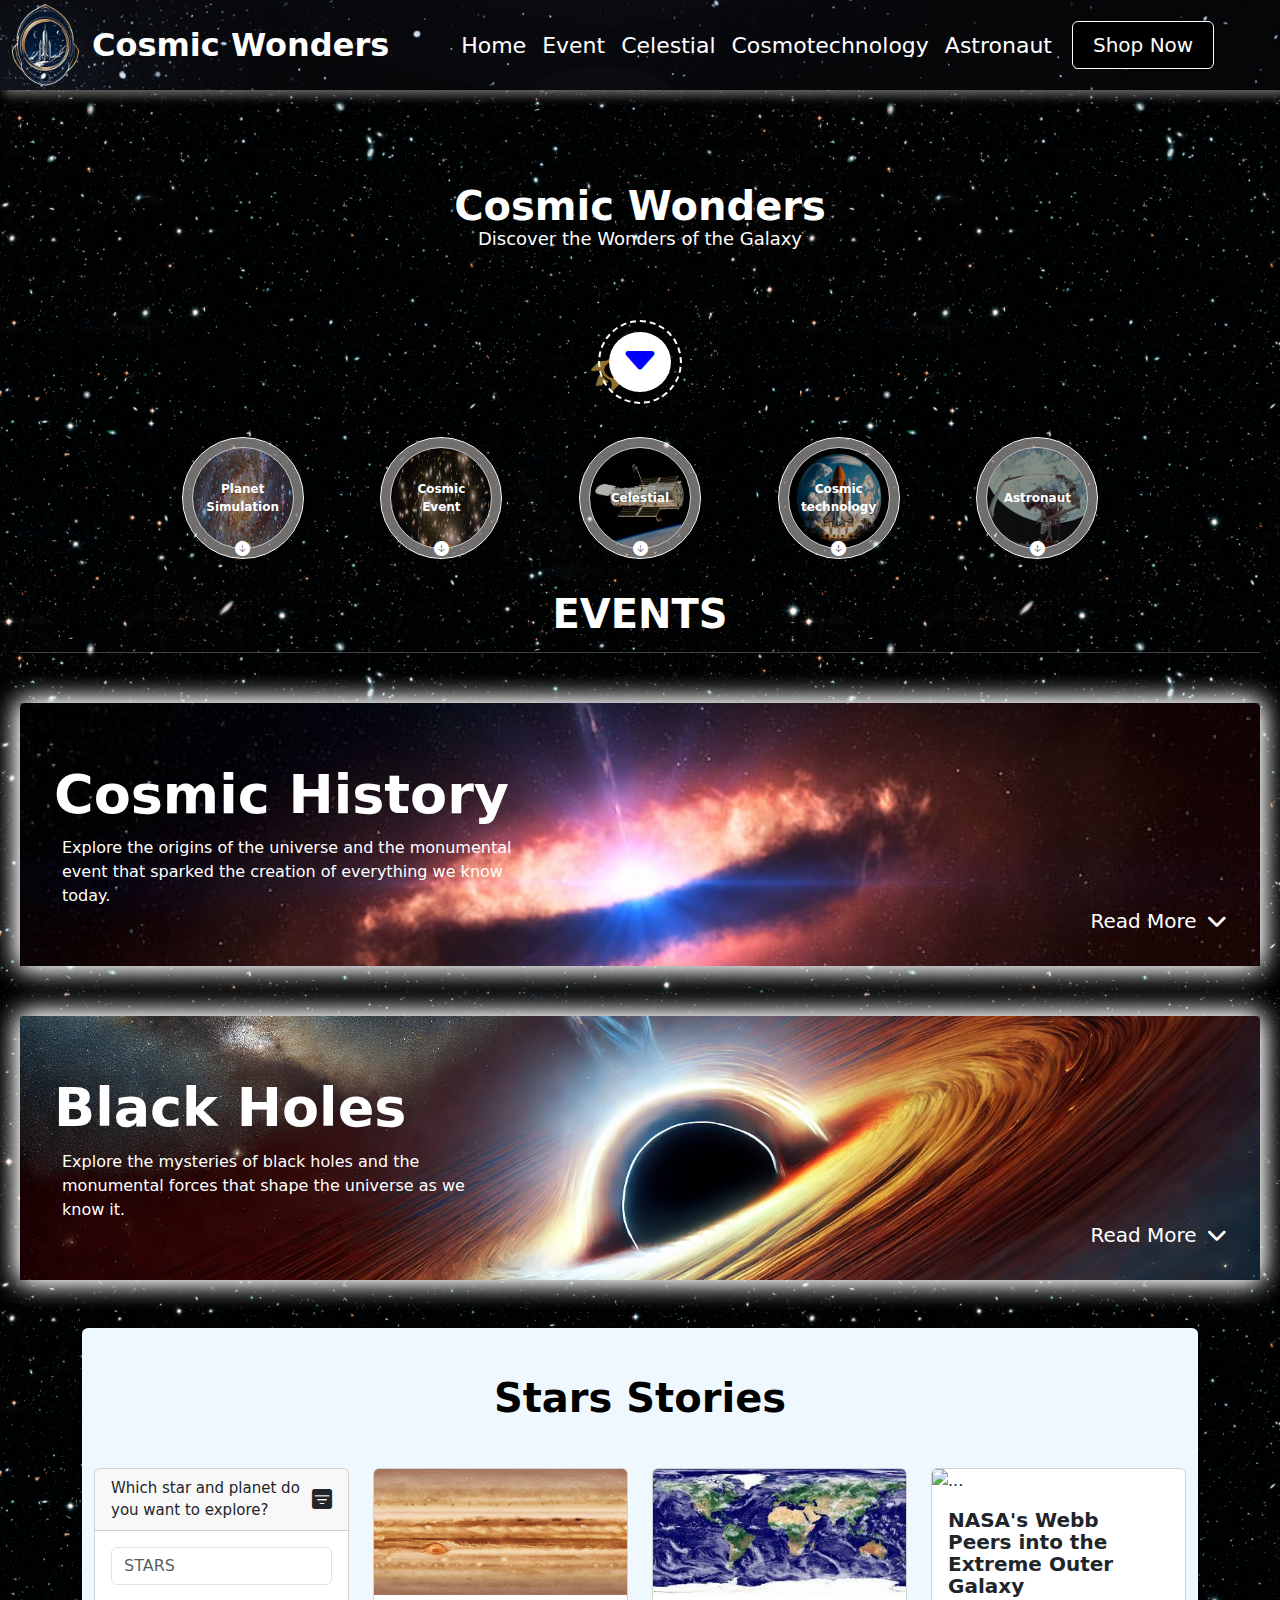
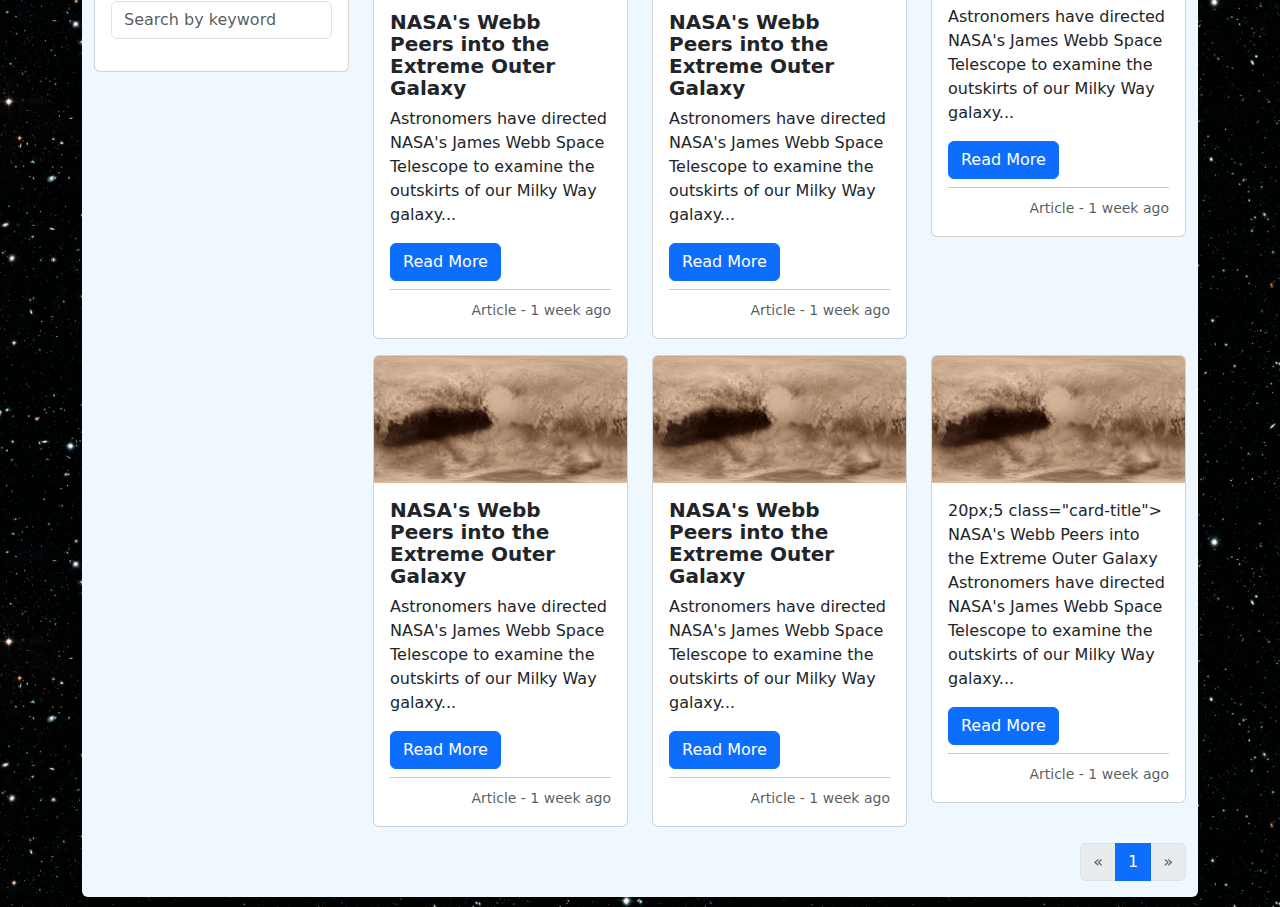
==== index.html @ 4c5f4aca "new1" ====
<!DOCTYPE html>
<html lang="en">

<head>
  <meta charset="UTF-8" />
  <meta name="viewport" content="width=device-width, initial-scale=1.0" />
  <title>Cosmic Wonders</title>
  <!-- bootstrap -->
  <link href="https://cdn.jsdelivr.net/npm/bootstrap@5.3.3/dist/css/bootstrap.min.css" rel="stylesheet"
    integrity="sha384-QWTKZyjpPEjISv5WaRU9OFeRpok6YctnYmDr5pNlyT2bRjXh0JMhjY6hW+ALEwIH" crossorigin="anonymous" />
  <link rel="stylesheet" href="https://cdn.jsdelivr.net/npm/bootstrap-icons@1.11.3/font/bootstrap-icons.min.css" />
  <!-- font -->
  <link rel="preconnect" href="https://fonts.googleapis.com" />
  <link rel="preconnect" href="https://fonts.gstatic.com" crossorigin />
  <link
    href="https://fonts.googleapis.com/css2?family=Poppins:ital,wght@0,100;0,200;0,300;0,400;0,500;0,600;0,700;0,800;0,900;1,100;1,200;1,300;1,400;1,500;1,600;1,700;1,800;1,900&display=swap"
    rel="stylesheet" />
  <link
    href="https://fonts.googleapis.com/css2?family=DM+Mono:ital,wght@0,300;0,400;0,500;1,300;1,400;1,500&display=swap"
    rel="stylesheet" />
  <link rel="stylesheet" href="https://cdnjs.cloudflare.com/ajax/libs/font-awesome/6.0.0-beta3/css/all.min.css">
  <!--Web-logo-->
  <link rel="shortcut icon" type="image/x-icon" href="./assets/img/logo/weblogo.png" />
  <!-- css -->
  <link rel="stylesheet" href="./css/index.css" />
  <link rel="stylesheet" href="./css/animation.css" />
</head>

<body>
  <!-- start header -->
  <header>
    <nav class="navbar navbar-expand-lg bg-body-tertiary navbar-header">
      <div class="container-fluid p-0">
        <div class="center col-4 justify-content-start">
          <img class="logo-img img-fluid h-auto" src="./assets/img/logo/weblogo.png" alt="" />
          <a class="d-none d-sm-flex navbar-brand" href="#">Cosmic Wonders</a>
        </div>
        <button class="navbar-toggler col-2 end" type="button" data-bs-toggle="collapse"
          data-bs-target="#navbarSupportedContent" aria-controls="navbarSupportedContent" aria-expanded="false"
          aria-label="Toggle navigation">
          <span class="navbar-toggler-icon"></span>
        </button>
        <div class="collapse navbar-collapse" id="navbarSupportedContent">
          <hr class="split-header d-md-none d-block" />
          <ul class="navbar-nav ms-lg-auto me-lg-0 me-auto">
            <li class="nav-item">
              <a class="nav-link active" aria-current="page" href="#">Home</a>
            </li>
            <li class="nav-item">
              <a class="nav-link" href="#event">Event</a>
            </li>
            <li class="nav-item">
              <a class="nav-link" href="#celestial">Celestial</a>
            </li>
            <li class="nav-item">
              <a class="nav-link" href="#cosmotechnology">Cosmotechnology</a>
            </li>
            <li class="nav-item">
              <a class="nav-link" href="#astronaut">Astronaut</a>
            </li>
            <li class="nav-item d-flex d-lg-none">
              <a href=""><button class="btn btn-dark" type="button">
                  Shop Now
                </button></a>
            </li>
          </ul>
          <form class="d-none d-xl-flex container-fluid ms-0 me-0 justify-content-start col-3">
            <a href=""><button class="btn btn-dark" type="button">Shop Now</button></a>
          </form>
        </div>
      </div>
    </nav>
    <div class="p-relative mt-1">
      <div class="overlay"></div>
      <video width="100%" height="600" autoplay loop muted>
        <source src="./assets/img/header/header_video.mp4" type="video/mp4" />
        Your browser does not support the video tag.
      </video>
      <div class="header_text">
        <h1>Cosmic Wonders</h1>
        <h2>Discover the Wonders of the Galaxy</h2>
      </div>
      <div class="header_btn center">
        <a href="#selection">
          <i class="bi bi-caret-down-fill"></i>
          <i class="bi bi-rocket-takeoff"></i>
        </a>
      </div>
    </div>
  </header>
  <!-- finish header -->

  <div class="main-content container-fluid">
    <!-- start general -->
    <div id="selection" class="row col-12 center flex-lg">
      <div class="col-lg-2 col-4 selection_img">
        <a href="3dtest.html"><img class="" src="./assets/img/body/planet_choose.jpg" alt="" /></a>
        <div class="text"><a href="3dtest.html">Planet<br>Simulation</a></div>
        <div class="text-icon">
          <a href="3dtest.html"><i class="bi bi-arrow-down-circle-fill"></i></a>
        </div>
      </div>
      <div class="col-lg-2 col-4 selection_img">
        <a href=""><img class="" src="./assets/img/body/start.jpg" alt="" /></a>
        <div class="text">
          <a href="#event">Cosmic<br />Event</a>
        </div>
        <div class="text-icon">
          <a href="#event"><i class="bi bi-arrow-down-circle-fill"></i></a>
        </div>
      </div>
      <div class="col-lg-2 col-4 selection_img">
        <a href=""><img class="" src="./assets/img/body/space.jpg" alt="" /></a>
        <div class="text"><a href="#celestial">Celestial</a></div>
        <div class="text-icon">
          <a href="#celestial"><i class="bi bi-arrow-down-circle-fill"></i></a>
        </div>
      </div>
      <div class="col-lg-2 col-4 selection_img">
        <a href=""><img class="" src="./assets/img/body/Tàu vũ trụ.png" alt="" /></a>
        <div class="text">
          <a href="#cosmotechnology">Cosmic<br />technology</a>
        </div>
        <div class="text-icon">
          <a href="#cosmotechnology"><i class="bi bi-arrow-down-circle-fill"></i></a>
        </div>
      </div>
      <div class="col-lg-2 col-4 selection_img">
        <a href=""><img class="" src="./assets/img/body/astronaut.webp" alt="" /></a>
        <div class="text"><a href="#astronaut">Astronaut</a></div>
        <div class="text-icon">
          <a href="#astronaut"><i class="bi bi-arrow-down-circle-fill"></i></a>
        </div>
      </div>
    </div>
    <!-- finish general -->

    <!-- start Planet-Simulation -->
    <div id="Planet-Simulation"></div>
    <!-- finish Planet-Simulation -->

    <!-- Event -->
    <div id="events">
      <h1 class="text-center">EVENTS</h1>
      <hr>
      <div id="bigbang" class="container-fluid mb-5">
        <div class="bb_content container-fluid">
          <div class="bb_content">
            <div class="bb_header row text-start">
              <div class="col-12">
                <h2 class="m-0">Cosmic History</h2>
                <div class="text1">Explore the origins of the universe and the monumental event that sparked the
                  creation of everything we know today.</div>
              </div>

              <!-- Button Read More -->
              <div class="col-12 mt-2">
                <button class="btn btn-sm readMoreBtn" id="toggleBtn">
                  Read More <i class="fas fa-chevron-down"></i> <!-- Add arrow icon -->
                </button>
              </div>
            </div>

            <div class="bb_body p-5 d-none" id="bbBody">
              <div class="row">
                <!-- Menu -->
                <div class="col-12 col-md-3">
                  <ul class="bb_menu_list">
                    <li>Content</li>
                    <li><a href="#uni_history">The Universe’s History</a></li>
                    <li><a href="#cosmicInflation">Cosmic Inflation</a></li>
                    <li><a href="#b_n">Big Bang and Nucleosynthesis</a></li>
                    <li><a href="#recombination">Recombination</a></li>
                    <li><a href="#darkAge">Dark Ages</a></li>
                    <li><a href="#firstStar">First Stars</a></li>
                    <li><a href="#reionization">Reionization</a></li>
                    <li><a href="#theFuture">The Future</a></li>
                  </ul>
                </div>

                <!-- Nội dung chính -->
                <div class="col-12 col-md-9">
                  <div class="row">
                    <div id="uni_history">
                      <h3>The Universe’s History</h3>
                      <span>The origin, evolution, and nature of the universe have fascinated and confounded humankind
                        for
                        centuries. New ideas and major discoveries made during the 20th century transformed cosmology –
                        the
                        term for the way we conceptualize and study the universe – although much remains unknown. Here
                        is
                        the history of the universe according to cosmologists’ current theories.</span>
                    </div>
                  </div>

                  <div class="row">
                    <div id="cosmicInflation">
                      <h3>Cosmic Inflation</h3>
                      <span>Around 13.8 billion years ago, the universe expanded faster than the speed of light for a
                        fraction of a second, a period called cosmic inflation. Scientists aren’t sure what came before
                        inflation or what powered it. It’s possible that energy during this period was just part of the
                        fabric of space-time. Cosmologists think inflation explains many aspects of the universe we
                        observe
                        today, like its flatness, or lack of curvature, on the largest scales. Inflation may have also
                        magnified density differences that naturally occur on space’s smallest, quantum-level scales,
                        which
                        eventually helped form the universe’s large-scale structures.</span>
                    </div>
                  </div>

                  <!-- Hình ảnh không lấn sang -->
                  <div class="row">
                    <div class="col-12 mt-5 mb-5">
                      <img class="img-fluid" src="./assets/img/body/history.webp" alt="">
                    </div>
                  </div>

                  <div class="row">
                    <div id="b_n" class="col-12">
                      <h3>Big Bang and Nucleosynthesis</h3>
                      <span>When cosmic inflation stopped, the energy driving it transferred to matter
                        and light –
                        the big bang. One second after the big bang, the universe consisted of an extremely hot
                        (18 billion
                        degrees Fahrenheit or 10 billion degrees Celsius) primordial soup of light and
                        particles. In the
                        following minutes, an era called nucleosynthesis, protons and neutrons collided and
                        produced the
                        earliest elements – hydrogen, helium, and traces of lithium and beryllium. After five
                        minutes, most of
                        today’s helium had formed, and the universe had expanded and cooled enough that further
                        element
                        formation stopped. At this point, though, the universe was still too hot for the atomic
                        nuclei of
                        these elements to catch electrons and form complete atoms. The cosmos was opaque because
                        a vast number
                        of electrons created a sort of fog that scattered light.</span>
                    </div>
                  </div>

                  <div class="row">
                    <div id="recombination" class="col-12">
                      <h3>Recombination</h3>
                      <span>Around 380,000 years after the big bang, the universe had cooled enough that
                        atomic
                        nuclei could capture electrons, a period astronomers call the epoch of recombination.
                        This had two
                        major effects on the cosmos. First, with most electrons now bound into atoms, there were
                        no longer
                        enough free ones to completely scatter light, and the cosmic fog cleared. The universe
                        became
                        transparent, and for the first time, light could freely travel over great distances.
                        Second, the
                        formation of these first atoms produced its own light. This glow, still detectable
                        today, is called
                        the cosmic microwave background. It is the oldest light we can observe in the
                        universe.</span>
                    </div>
                  </div>

                  <div class="row mt-5 mb-5 text-center flex-column">
                    <img alt="Heat map of the infant universe" class="img-fluid"
                      src="./assets/img/body/recombination_img.png" alt="">
                    <p class="imgNote">Heat map of the infant universe</p>
                  </div>

                  <div class="row">
                    <div id="darkAge" class="col-12">
                      <h3>Dark Ages</h3>
                      <span>After the cosmic microwave background, the universe again became opaque at shorter
                        wavelengths due
                        to the absorbing effects of all those hydrogen atoms. For the next 200 million years the
                        universe
                        remained dark. There were no stars to shine. The cosmos at this point consisted of a sea
                        of hydrogen
                        atoms, helium, and trace amounts of heavier elements.</span>
                    </div>
                  </div>

                  <div class="row">
                    <div id="firstStar" class="col-12">
                      <h3>First Stars</h3>
                      <span>Gas was not uniformly distributed throughout the universe. Cooler areas of space were
                        lumpier,
                        with denser clouds of gas. As these clumps grew more massive, their gravity attracted
                        additional
                        matter. As they became denser, and more compact, the centers of these clumps became
                        hotter – hot
                        enough eventually that nuclear fusion occurred in their centers. These were the first
                        stars. They were
                        30 to 300 times more massive than our Sun and millions of times brighter. Over several
                        hundred million
                        years, the first stars collected into the first galaxies.</span>
                    </div>
                  </div>

                  <div class="row">
                    <div id="reionization" class="col-12">
                      <h3>Reionization</h3>
                      <span>At first, starlight couldn’t travel far because it was scattered by the relatively
                        dense gas
                        surrounding the first stars. Gradually, the ultraviolet light emitted by these stars
                        broke down, or
                        ionized, hydrogen atoms in the gas into their constituent electrons and protons. As this
                        reionization
                        progressed, starlight traveled farther, breaking up more and more hydrogen atoms. By the
                        time the
                        universe was 1 billion years old, stars and galaxies had transformed nearly all this
                        gas, making the
                        universe transparent to light as we see it today.</span>
                    </div>
                  </div>

                  <div class="row">
                    <div id="theFuture" class="col-12">
                      <h3>The Future</h3>
                      <span>For many years, scientists thought the universe’s current expansion was slowing down.
                        But in fact,
                        cosmic expansion is speeding up. In 1998, astronomers found that certain supernovae,
                        bright stellar
                        explosions, were fainter than expected. They concluded this could only happen if the
                        supernovae had
                        moved farther away, at a faster rate than predicted.<br>
                        Scientists suspect a mysterious substance they call dark energy is accelerating
                        expansion. Future
                        research may yield new surprises, but cosmologists suggest it’s likely the universe will
                        continue to
                        expand forever.</span>
                    </div>
                  </div>
                </div>
              </div>
            </div>
          </div>
        </div>
      </div>

      <div id="bigbang" class="container-fluid mb-5">
        <div class="bb_content container-fluid">
          <div class="bb_content">
            <div class="bb_header_bl row text-start">
              <div class="col-12">
                <h2 class="m-0">Black Holes</h2>
                <div class="text1">Explore the mysteries of black holes and the monumental forces that shape the
                  universe as we know it.</div>
              </div>


              <!-- Button Read More -->
              <div class="col-12 mt-2">
                <button class="btn btn-sm readMoreBtn" id="toggleBtn2">
                  Read More <i class="fas fa-chevron-down"></i> <!-- Add arrow icon -->
                </button>
              </div>
            </div>

            <div class="bb_body p-5 d-none" id="bbBody2">
              <div class="row">
                <!-- Menu -->
                <div class="col-12 col-md-3">
                  <ul class="bb_menu_list">
                    <li>Content</li>
                    <li><a href="#uni_history">The Universe’s History</a></li>
                    <li><a href="#cosmicInflation">Cosmic Inflation</a></li>
                    <li><a href="#b_n">Big Bang and Nucleosynthesis</a></li>
                    <li><a href="#recombination">Recombination</a></li>
                    <li><a href="#darkAge">Dark Ages</a></li>
                    <li><a href="#firstStar">First Stars</a></li>
                    <li><a href="#reionization">Reionization</a></li>
                    <li><a href="#theFuture">The Future</a></li>
                  </ul>
                </div>

                <!-- Nội dung chính -->
                <div class="col-12 col-md-9">
                  <div class="row">
                    <div id="uni_history">
                      <h3>The Universe’s History</h3>
                      <span>The origin, evolution, and nature of the universe have fascinated and confounded humankind
                        for
                        centuries. New ideas and major discoveries made during the 20th century transformed cosmology –
                        the
                        term for the way we conceptualize and study the universe – although much remains unknown. Here
                        is
                        the history of the universe according to cosmologists’ current theories.</span>
                    </div>
                  </div>

                  <div class="row">
                    <div id="cosmicInflation">
                      <h3>Cosmic Inflation</h3>
                      <span>Around 13.8 billion years ago, the universe expanded faster than the speed of light for a
                        fraction of a second, a period called cosmic inflation. Scientists aren’t sure what came before
                        inflation or what powered it. It’s possible that energy during this period was just part of the
                        fabric of space-time. Cosmologists think inflation explains many aspects of the universe we
                        observe
                        today, like its flatness, or lack of curvature, on the largest scales. Inflation may have also
                        magnified density differences that naturally occur on space’s smallest, quantum-level scales,
                        which
                        eventually helped form the universe’s large-scale structures.</span>
                    </div>
                  </div>

                  <!-- Hình ảnh không lấn sang -->
                  <div class="row">
                    <div class="col-12 mt-5 mb-5">
                      <img class="img-fluid" src="./assets/img/body/history.webp" alt="">
                    </div>
                  </div>

                  <div class="row">
                    <div id="b_n" class="col-12">
                      <h3>Big Bang and Nucleosynthesis</h3>
                      <span>When cosmic inflation stopped, the energy driving it transferred to matter
                        and light –
                        the big bang. One second after the big bang, the universe consisted of an extremely hot
                        (18 billion
                        degrees Fahrenheit or 10 billion degrees Celsius) primordial soup of light and
                        particles. In the
                        following minutes, an era called nucleosynthesis, protons and neutrons collided and
                        produced the
                        earliest elements – hydrogen, helium, and traces of lithium and beryllium. After five
                        minutes, most of
                        today’s helium had formed, and the universe had expanded and cooled enough that further
                        element
                        formation stopped. At this point, though, the universe was still too hot for the atomic
                        nuclei of
                        these elements to catch electrons and form complete atoms. The cosmos was opaque because
                        a vast number
                        of electrons created a sort of fog that scattered light.</span>
                    </div>
                  </div>

                  <div class="row">
                    <div id="recombination" class="col-12">
                      <h3>Recombination</h3>
                      <span>Around 380,000 years after the big bang, the universe had cooled enough that
                        atomic
                        nuclei could capture electrons, a period astronomers call the epoch of recombination.
                        This had two
                        major effects on the cosmos. First, with most electrons now bound into atoms, there were
                        no longer
                        enough free ones to completely scatter light, and the cosmic fog cleared. The universe
                        became
                        transparent, and for the first time, light could freely travel over great distances.
                        Second, the
                        formation of these first atoms produced its own light. This glow, still detectable
                        today, is called
                        the cosmic microwave background. It is the oldest light we can observe in the
                        universe.</span>
                    </div>
                  </div>

                  <div class="row mt-5 mb-5 text-center flex-column">
                    <img alt="Heat map of the infant universe" class="img-fluid"
                      src="./assets/img/body/recombination_img.png" alt="">
                    <p class="imgNote">Heat map of the infant universe</p>
                  </div>

                  <div class="row">
                    <div id="darkAge" class="col-12">
                      <h3>Dark Ages</h3>
                      <span>After the cosmic microwave background, the universe again became opaque at shorter
                        wavelengths due
                        to the absorbing effects of all those hydrogen atoms. For the next 200 million years the
                        universe
                        remained dark. There were no stars to shine. The cosmos at this point consisted of a sea
                        of hydrogen
                        atoms, helium, and trace amounts of heavier elements.</span>
                    </div>
                  </div>

                  <div class="row">
                    <div id="firstStar" class="col-12">
                      <h3>First Stars</h3>
                      <span>Gas was not uniformly distributed throughout the universe. Cooler areas of space were
                        lumpier,
                        with denser clouds of gas. As these clumps grew more massive, their gravity attracted
                        additional
                        matter. As they became denser, and more compact, the centers of these clumps became
                        hotter – hot
                        enough eventually that nuclear fusion occurred in their centers. These were the first
                        stars. They were
                        30 to 300 times more massive than our Sun and millions of times brighter. Over several
                        hundred million
                        years, the first stars collected into the first galaxies.</span>
                    </div>
                  </div>

                  <div class="row">
                    <div id="reionization" class="col-12">
                      <h3>Reionization</h3>
                      <span>At first, starlight couldn’t travel far because it was scattered by the relatively
                        dense gas
                        surrounding the first stars. Gradually, the ultraviolet light emitted by these stars
                        broke down, or
                        ionized, hydrogen atoms in the gas into their constituent electrons and protons. As this
                        reionization
                        progressed, starlight traveled farther, breaking up more and more hydrogen atoms. By the
                        time the
                        universe was 1 billion years old, stars and galaxies had transformed nearly all this
                        gas, making the
                        universe transparent to light as we see it today.</span>
                    </div>
                  </div>

                  <div class="row">
                    <div id="theFuture" class="col-12">
                      <h3>The Future</h3>
                      <span>For many years, scientists thought the universe’s current expansion was slowing down.
                        But in fact,
                        cosmic expansion is speeding up. In 1998, astronomers found that certain supernovae,
                        bright stellar
                        explosions, were fainter than expected. They concluded this could only happen if the
                        supernovae had
                        moved farther away, at a faster rate than predicted.<br>
                        Scientists suspect a mysterious substance they call dark energy is accelerating
                        expansion. Future
                        research may yield new surprises, but cosmologists suggest it’s likely the universe will
                        continue to
                        expand forever.</span>
                    </div>
                  </div>
                </div>
              </div>
            </div>
          </div>
        </div>
      </div>
    </div>
    <!-- Finish Event -->


    <!-- start star and planet -->
    <div class="container title-summary rounded" style="background-color: aliceblue; max-width: 90%">
      <div class="row">
        <h1 class="mt-5 mb-5 text-center" style="color: black; font-weight: 700">
          Stars Stories
        </h1>
        <div class="col-md-3 mb-2 sticky-filter" id="filter-section">
          <div class="card m-auto">
            <div class="card-header d-flex justify-content-between align-items-center">
              <span style="font-weight: 500; font-size: 15px">Which star and planet do you want to explore?</span>
              <button class="navbar-toggler" type="button" data-bs-toggle="collapse"
                data-bs-target="#navbarSupportedStar" aria-controls="navbarSupportedStar" aria-expanded="false"
                aria-label="Toggle navigation">
                <i class="bi bi-filter-square-fill" style="font-size: 20px"></i>
              </button>
            </div>
            <div class="card-body">
              <input type="text" class="form-control mb-3" placeholder="STARS" />
              <input type="text" class="form-control mb-3" placeholder="Search by keyword" />
              <ul class="list-unstyled collapse" id="navbarSupportedStar">
                <li class="mb-2">
                  <input class="form-check-input" type="checkbox" id="betelgeuse" />
                  <label class="form-check-label" for="betelgeuse">Betelgeuse</label>
                </li>
                <li class="mb-2">
                  <input class="form-check-input" type="checkbox" id="binaryStars" />
                  <label class="form-check-label" for="binaryStars">Binary Stars</label>
                </li>
                <li class="mb-2">
                  <input class="form-check-input" type="checkbox" id="brownDwarfs" />
                  <label class="form-check-label" for="brownDwarfs">Brown Dwarfs</label>
                </li>
                <li class="mb-2">
                  <input class="form-check-input" type="checkbox" id="neutronStars" />
                  <label class="form-check-label" for="neutronStars">Neutron Stars</label>
                </li>
                <li class="mb-2">
                  <input class="form-check-input" type="checkbox" id="protostars" />
                  <label class="form-check-label" for="protostars">Protostars</label>
                </li>
                <li class="mb-2">
                  <input class="form-check-input" type="checkbox" id="redDwarfs" />
                  <label class="form-check-label" for="redDwarfs">Red Dwarfs</label>
                </li>
                <li class="mb-2">
                  <input class="form-check-input" type="checkbox" id="redGiants" />
                  <label class="form-check-label" for="redGiants">Red Giants</label>
                </li>
                <li class="mb-2">
                  <input class="form-check-input" type="checkbox" id="starClusters" />
                  <label class="form-check-label" for="starClusters">Star Clusters</label>
                </li>
                <li class="mb-2">
                  <input class="form-check-input" type="checkbox" id="stellarEvolution" />
                  <label class="form-check-label" for="stellarEvolution">Stellar Evolution</label>
                </li>
                <li class="mb-2">
                  <input class="form-check-input" type="checkbox" id="supernovae" />
                  <label class="form-check-label" for="supernovae">Supernovae</label>
                </li>
              </ul>
            </div>
          </div>
        </div>
        <div class="col-md-9">
          <div class="row">
            <!-- Article 1 -->
            <div class="col-md-4 mb-3">
              <div class="card card-content">
                <img src="./textures/jupiter.jpg" class="card-img-top" alt="..." />
                <div class="card-body">
                  <h5 class="card-title">
                    NASA's Webb Peers into the Extreme Outer Galaxy
                  </h5>
                  <p class="card-text">
                    Astronomers have directed NASA's James Webb Space
                    Telescope to examine the outskirts of our Milky Way
                    galaxy...
                  </p>
                  <a href="#" class="btn btn-primary btn-content-readmore" data-bs-toggle="modal"
                    data-bs-target="#titleDetailModal">Read More</a>
                  <hr class="my-2" />
                  <p class="card-text text-end">
                    <small class="text-muted">Article - 1 week ago</small>
                  </p>
                </div>
              </div>
            </div>
            <!-- Article 2 -->
            <div class="col-md-4 mb-3">
              <div class="card card-content">
                <img src="./textures/earth.webp" class="card-img-top" alt="..." />
                <div class="card-body">
                  <h5 class="card-title">
                    NASA's Webb Peers into the Extreme Outer Galaxy
                  </h5>
                  <p class="card-text">
                    Astronomers have directed NASA's James Webb Space
                    Telescope to examine the outskirts of our Milky Way
                    galaxy...
                  </p>
                  <a href="#" class="btn btn-primary btn-content-readmore" data-bs-toggle="modal"
                    data-bs-target="#titleDetailModal">Read More</a>
                  <hr class="my-2" />
                  <p class="card-text text-end">
                    <small class="text-muted">Article - 1 week ago</small>
                  </p>
                </div>
              </div>
            </div>
            <!-- Article 3 -->
            <div class="col-md-4 mb-3">
              <div class="card card-content">
                <img src="./textures/mars.png" class="card-img-top" alt="..." />
                <div class="card-body">
                  <h5 class="card-title">
                    NASA's Webb Peers into the Extreme Outer Galaxy
                  </h5>
                  <p class="card-text">
                    Astronomers have directed NASA's James Webb Space
                    Telescope to examine the outskirts of our Milky Way
                    galaxy...
                  </p>
                  <a href="#" class="btn btn-primary btn-content-readmore" data-bs-toggle="modal"
                    data-bs-target="#titleDetailModal">Read More</a>
                  <hr class="my-2" />
                  <p class="card-text text-end">
                    <small class="text-muted">Article - 1 week ago</small>
                  </p>
                </div>
              </div>
            </div>
            <!-- Article 4 -->
            <div class="col-md-4 mb-3">
              <div class="card card-content">
                <img src="./textures/neptune.jpg" class="card-img-top" alt="..." />
                <div class="card-body">
                  <h5 class="card-title">
                    NASA's Webb Peers into the Extreme Outer Galaxy
                  </h5>
                  <p class="card-text">
                    Astronomers have directed NASA's James Webb Space
                    Telescope to examine the outskirts of our Milky Way
                    galaxy...
                  </p>
                  <a href="#" class="btn btn-primary btn-content-readmore" data-bs-toggle="modal"
                    data-bs-target="#titleDetailModal">Read More</a>
                  <hr class="my-2" />
                  <p class="card-text text-end">
                    <small class="text-muted">Article - 1 week ago</small>
                  </p>
                </div>
              </div>
            </div>
            <!-- Article 5 -->
            <div class="col-md-4 mb-3">
              <div class="card card-content">
                <img src="./textures/neptune.jpg" class="card-img-top" alt="..." />
                <div class="card-body">
                  <h5 class="card-title">
                    NASA's Webb Peers into the Extreme Outer Galaxy
                  </h5>
                  <p class="card-text">
                    Astronomers have directed NASA's James Webb Space
                    Telescope to examine the outskirts of our Milky Way
                    galaxy...
                  </p>
                  <a href="#" class="btn btn-primary btn-content-readmore" data-bs-toggle="modal"
                    data-bs-target="#titleDetailModal">Read More</a>
                  <hr class="my-2" />
                  <p class="card-text text-end">
                    <small class="text-muted">Article - 1 week ago</small>
                  </p>
                </div>
              </div>
            </div>
            <!-- Article 6 -->
            <div class="col-md-4 mb-3">
              <div class="card card-content">
                <img src="./textures/neptune.jpg" class="card-img-top" alt="..." />
                <div class="card-body">
                  20px;5 class="card-title">
                  NASA's Webb Peers into the Extreme Outer Galaxy
                  </h5>
                  <p class="card-text">
                    Astronomers have directed NASA's James Webb Space
                    Telescope to examine the outskirts of our Milky Way
                    galaxy...
                  </p>
                  <a href="#" class="btn btn-primary btn-content-readmore" data-bs-toggle="modal"
                    data-bs-target="#titleDetailModal">Read More</a>
                  <hr class="my-2" />
                  <p class="card-text text-end">
                    <small class="text-muted">Article - 1 week ago</small>
                  </p>
                </div>
              </div>
            </div>
          </div>
          <!-- phân trang -->
          <nav aria-label="Page navigation example" id="pagination">
            <ul class="pagination justify-content-end"></ul>
          </nav>
        </div>
      </div>

      <!-- model chi tiết bài viết  -->
      <div class="modal fade" id="titleDetailModal" tabindex="-1" aria-labelledby="titleDetailModalLabel"
        aria-hidden="true">
        <div class="modal-dialog modal-fullscreen">
          <div class="modal-content title-summary-modal">
            <div class="modal-header">
              <h5 class="modal-title" id="titleDetailModalLabel">
                Chi tiết bài viết
              </h5>
              <button type="button" class="btn-close" data-bs-dismiss="modal" aria-label="Close"></button>
            </div>
            <div class="modal-body">
              <div class="container title-detail">
                <div class="image-container">
                  <img src="./assets/img/slider/header_img(5).png" alt="Sao Thổ" />
                  <div class="title-img">
                    <div class="title-img-1">SAO THỔ</div>
                    <div class="title-img-2">
                      Sao Thổ là hành tinh thứ sáu tính từ Mặt trời và là hành
                      tinh lớn thứ hai trong hệ mặt trời. Nó được bao quanh
                      bởi những vành đai tuyệt đẹp.
                    </div>
                  </div>
                </div>
                <div class="row">
                  <div class="col-md-12">
                    <h2 class="section-title">Ngày phát hiện</h2>
                    <p class="content">
                      Sao Thổ đã được con người biết đến từ thời cổ đại, nhờ
                      vào việc quan sát bầu trời bằng mắt thường. Các nhà
                      thiên văn học cổ đại như Ptolemy và những người Hy Lạp
                      đã nhận diện và ghi lại sự tồn tại của Sao Thổ. Tuy
                      nhiên, Sao Thổ không được "phát hiện" dưới dạng hành
                      tinh riêng biệt mà là một thiên thể đã được quan sát và
                      nghiên cứu từ rất lâu. Việc nghiên cứu chi tiết hơn về
                      Sao Thổ bắt đầu từ thế kỷ 17, khi Galileo Galilei lần
                      đầu tiên quan sát Sao Thổ bằng kính viễn vọng vào năm
                      1610.
                    </p>
                  </div>
                </div>
                <div class="row">
                  <div class="col-md-12">
                    <h2 class="section-title">Kích thước</h2>
                    <p class="content">
                      Sao Thổ là hành tinh lớn thứ hai trong Hệ Mặt Trời sau
                      Sao Mộc, với đường kính khoảng 120,536 km. Khối lượng
                      của Sao Thổ cũng lớn hơn Trái Đất rất nhiều, gấp khoảng
                      95 lần. Tuy nhiên, Sao Thổ lại có mật độ rất thấp, chỉ
                      bằng 0.687 lần mật độ nước, có nghĩa là nếu có thể đặt
                      Sao Thổ vào một hồ nước khổng lồ, nó sẽ nổi.
                    </p>
                  </div>
                </div>
                <div class="row">
                  <div class="col-md-12">
                    <h2 class="section-title">Khí quyển</h2>
                    <p class="content">
                      Khí quyển của Sao Thổ chủ yếu bao gồm hydro (khoảng 96%)
                      và heli (khoảng 3%), giống như nhiều hành tinh khí khổng
                      lồ khác. Bên cạnh đó, nó còn chứa các hợp chất nhỏ khác
                      như methane, amonia, và hơi nước. Khí quyển của Sao Thổ
                      có các dải mây tương tự như Sao Mộc, tuy nhiên, chúng
                      không rõ nét và dễ nhận thấy như Sao Mộc do lớp mây dày
                      hơn và ít rối loạn hơn.
                    </p>
                  </div>
                </div>
                <div class="row">
                  <div class="col-md-12">
                    <h2 class="section-title">
                      Khoảng cách từ Mặt Trời và Trái Đất
                    </h2>
                    <p class="content">
                      Sao Thổ cách Mặt Trời khoảng 1.4 tỷ km (9.5 đơn vị thiên
                      văn - AU), tùy thuộc vào vị trí trên quỹ đạo của nó.
                      Khoảng cách giữa Sao Thổ và Trái Đất thay đổi tùy theo
                      vị trí của hai hành tinh trên quỹ đạo của mình, nhưng
                      khoảng cách trung bình là khoảng 1.2 tỷ km.
                    </p>
                  </div>
                </div>
                <div class="row">
                  <div class="col-md-12">
                    <h2 class="section-title">
                      Các chi tiết quan trọng khác
                    </h2>
                    <p class="content">
                      Vòng đai: Sao Thổ nổi tiếng với hệ thống vòng đai tuyệt
                      đẹp, chủ yếu được tạo thành từ bằng và đãi. Những vòng
                      đai này trải dài hàng ngàn km, nhưng chỉ dày vài chục
                      mét.
                    </p>
                    <p class="content">
                      Mặt trăng: Sao Thổ có ít nhất 83 mặt trăng được xác
                      nhận, trong đó lớn nhất là Titan, mặt trăng lớn thứ hai
                      trong Hệ Mặt Trời. Titan có một bầu khí quyển dày và có
                      các chất hóa học giống với những gì có thể hình thành sự
                      sống.
                    </p>
                    <p class="content">
                      Quỹ đạo và chu kỳ quay: Một năm trên Sao Thổ (tức thời
                      gian sao Thổ quay quanh Mặt Trời) kéo dài khoảng 29.5
                      năm Trái Đất. Tuy nhiên, một ngày trên Sao Thổ (tức thời
                      gian sao Thổ tự quay quanh trục của nó) chỉ dài khoảng
                      10 giờ 33 phút.
                    </p>
                  </div>
                </div>
              </div>
            </div>
          </div>
        </div>
      </div>
      <!-- kết thúc chi tiết bài viết -->
    </div>
    <!-- finish star and plant -->

    <!-- start Celestial -->
    <div id="Celestial"></div>
    <!-- finish Celestial -->

    <!-- start Astronaut -->
    <div id="Cosmic-technology"></div>
    <!-- finish Astronaut -->
  </div>

  <!-- start footer -->
  <footer id="footer"></footer>
  <!-- finish footer -->

  <script src="https://cdn.jsdelivr.net/npm/@popperjs/core@2.11.8/dist/umd/popper.min.js"
    integrity="sha384-I7E8VVD/ismYTF4hNIPjVp/Zjvgyol6VFvRkX/vR+Vc4jQkC+hVqc2pM8ODewa9r"
    crossorigin="anonymous"></script>
  <script src="https://cdn.jsdelivr.net/npm/bootstrap@5.3.3/dist/js/bootstrap.min.js"
    integrity="sha384-0pUGZvbkm6XF6gxjEnlmuGrJXVbNuzT9qBBavbLwCsOGabYfZo0T0to5eqruptLy"
    crossorigin="anonymous"></script>
  <script src="./js/star.js"></script>
  <script src="./js/index.js"></script>
</body>

</html>
---- css/index.css ----
*{
  margin: 0;
  padding: 0;
  box-sizing: border-box;
}
:root {
  --text-color: #ffffff;
  --heading-color: #000;
  --transparent-color: rgba(117, 114, 114, 0.5);
  --dark-color: #0E2A46;
  --main-color: #bdc3c7;
}
html{
  font-family: "Poppins", sans-serif;
  font-size: 16px;
}
body{
  background: url(/assets/img/body/body-background.png);
  color: var(--text-color);
  overflow: auto;
}
h1,h2,h3,h4,h5,h6{
  font-family: var(--it-ff-heading);
  color: var(--heading-color);
  margin-top: 0px;
  font-weight: 700;
  line-height: 1.1;
  -webkit-transition: all 0.3s ease-out 0s;
  -moz-transition: all 0.3s ease-out 0s;
  -ms-transition: all 0.3s ease-out 0s;
  -o-transition: all 0.3s ease-out 0s;
  transition: all 0.3s ease-out 0s;
  color: var(--text-color);
}
.navbar-header a, #selection a{
  text-decoration: none;
  color: var(--text-color)!important;
}
/* span{
  font-size: 18px;
  color: var(--text-color)!important;
} */
ul,li{
  list-style-type: none;
  font-size: 18px;
}
.btn-dark{
  background-color: #000;
  color: #ffffff;
  font-size: 20px;
  border: 1px solid var(--text-color);
  padding: 8px 20px;
}
.center{
  display: flex;
  justify-content: center;
  align-items: center;
}
.end{
  display: flex;
  justify-content: end;
  align-items: center;
}
.start{
  display: flex;
  justify-content: left;
  align-items: center;

}
.p-relative{
  position: relative;
}
.z2{
  z-index: 2;
}
.z1{
  z-index: 1;
}
video{
  width: 100%;
  display: block;
  object-fit: cover;
}
.overlay{
  position: absolute;
  top: 0;
  left: 0;
  right: 0;
  bottom: 0;
  background: var(--transparent-color);
  opacity: 0;
  transition: opacity 0.3s ease-out 0s;
}
.dropdown-menu{
  background-color: #ccc  ;
}
.dropdown-item{
  color: #000!important;
}
.imgNote{
  /* background-color: var(--transparent-color); */
  padding: 2px 12px;
  border-radius: 8px;
  margin-top: 8px;
}
.min{
  min-width: 100%;
}
/* STARTMAINCSS */
/* ****** */
/* navbar */
.split-header{
  color: #c69738;
  width: 100%;
  height: 2px;
}
.navbar-header{
  background:url('/assets/img/navbar/nav_background.png') center bottom 0  no-repeat ;
  background-size: cover;
  box-shadow: 5px 5px 10px rgba(212, 210, 210, 0.5);
  padding: 10px!important;
}
.logo-img{
  margin-right: 12px;
  width: 70px;
  height: 70px;
  border-radius: 50%;
  transform: scale(1.5);
}
.navbar-toggler-icon {
  background-image: url('data:image/svg+xml,%3Csvg xmlns="http://www.w3.org/2000/svg" viewBox="0 0 30 30"%3E%3Cpath stroke="%23ffffff" stroke-width="2" d="M5 7h20M5 15h20M5 23h20"/%3E%3C/svg%3E');
  background-color: transparent;
  background-size: 1.5em 1.5em; 
  background-repeat: no-repeat; 
}
.navbar-toggler:focus{
  box-shadow: none;
}
.navbar-brand{
  font-size: 32px;
  font-weight: 600;
}
.nav-item a{
  font-size: 22px;
  position: relative;
}
.nav-item a::after{
  content: "";
  position: absolute;
  left: 0;
  bottom: 0;
  width: 0;
  height: 1px;
  transition: width 0.3s ease; 
  background-color: #c69738;

}
.navbar-nav .nav-item .nav-link:hover::after{
  width: 100%;
}
/* navbar-end */
/* header-start */
.header_text{
  color: var(--text-color);
  font-size: 36px;
  font-weight: 700;
  text-align: center;
}
.header_text h1{
  position: absolute;
  z-index: 3;
  color: #ffffff;
  width: 100%;
  font-size: 60px;
  font-weight: 800;
  top: 30%;
}
.header_text h2{
  position: absolute;
  z-index: 3;
  color: #ffffff;
  width: 100%;
  font-size: 30px;
  font-weight: 300; 
  top: 45%;
}
.header_btn{
  position: absolute;
  bottom: -6%;
  width: 100%;
  height: 100px;  
}
.header_btn a{
  display: inline-block;
}
.header_btn a>:nth-child(1){
  color: blue;
  font-size: 40px;
  position: relative;
  z-index: 4;
  display: inline-block;
  background-color: #ffffff;
  padding: 26px 37px;
  border-radius: 50%;
}
.header_btn a>:nth-child(1)::after{
  content: "";
  position: absolute;
  width: 100px;
  height: 100px;
  border-radius: 50%;
  top: 50%;
  left: 50%;
  transform: translate(-50%, -50%);
  z-index: -1;
  border: 2px dashed #ffffff;
  padding: 72px;
  transition: 0.5s linear;
}
.header_btn a:hover>i::after{
  animation: rotate2 ease-in-out 0.5s infinite ;
}
.bi-rocket-takeoff{
  position: absolute;
  font-size: 40px ;
  color: #90702f;
  bottom: 10px;
  margin-left: -80px;
}
.header_btn a:hover .bi-rocket-takeoff{
  animation: moveInCircle 1.5s linear  infinite;
}
/* header-end */

/* maincontent-start */
.main-content{
  padding: 10px 20px;
}
#selection {
  display: flex;
  align-items: center;
  justify-content: center;
  border-radius: 6px ;
  margin-top: 100px;
  margin-bottom: 100px;
}
#selection .selection_img {
  position: relative;
  display: flex;
  justify-content: center;
  align-items: center;
}

#selection .selection_img img {
  border-radius: 50%;
  width: 170px;
  height: 170px;
  display: block;
  outline: 1px solid #ffffff;
  filter: brightness(0.7);
}

#selection .selection_img:hover img {
  filter: brightness(1);
  cursor: pointer;
}

#selection .selection_img::after {
  content: "";
  position: absolute;
  top: 50%;
  left: 50%;
  transform: translate(-50%, -50%);
  width: 210px;
  height: 210px;
  outline: 1px solid #ffffff;
  border-radius: 50%;
  border: 20px solid rgba(224, 217, 217, 0.5);
  z-index: 3;
  pointer-events: none;
}

#selection .text {
  position: absolute;
  top: 50%;
  left: 50%;
  transform: translate(-50%, -50%);
  color: #ffffff;
  font-size: 32px;
  font-weight: bold;
  z-index: 4;
  text-align: center;
}
#selection .text-icon {
  position: absolute;
  top: 90%;
  left: 50%;
  bottom: 0;
  transform:translate(-50%, -50%);
  z-index: 4;
  text-align: center;
}

#selection .text-icon a i {
  position: relative;
  font-size: 36px!important;

}

#selection .text-icon a i::after {
  content: '';
  position: absolute;
  top: 18px;
  left: 10px;
  width: 20px;
  height: 20px;
  background-color: #90702f;
  z-index: -1;
}
@media screen and (max-width:576px){
  .header_text h1{
      font-size: 40px;
  }
  .header_text h2{
      font-size: 18px;
      top: 45%;
  }
 video{
  height: 300px!important;
 }
 .header_btn a>:nth-child(1){
  font-size: 40px;
  padding: 0px 11px;
}
 .header_btn a>:nth-child(1)::after{
  width: 60px;
  height: 60px;
  padding: 40px;
}
#selection {
  border-radius: 6px !important;
  margin-top: 30px;
}

#selection .selection_img a img {
  width: 100px;
  height: 100px;
  margin: 20px 0;
}

#selection .selection_img::after {
  width: 120px;
  height: 120px;
  border: 10px solid rgba(224, 217, 217, 0.5);
}

#selection .text {
  font-size:12px!important;
}
#selection .text-icon {
  top: 85%;
  left: 50%;
  bottom: 0;
}

#selection .text-icon a i {
  font-size: 15px!important;
}

#selection .text-icon a i::after {
  display: none;
}
}

@media screen and (min-width:576px) and (max-width:767px){
  .header_text h1{
      font-size: 40px;
  }
  .header_text h2{
      font-size: 18px;
      top: 45%;
  }
 video{
      height: 300px!important;
 }
 .header_btn a>:nth-child(1){
      font-size: 40px;
      padding: 0px 11px;
  }
 .header_btn a>:nth-child(1)::after{
      width: 50px;
      height: 50px;
      padding: 40px;
  }
  #selection{
      border-radius: 6px;
      margin: auto;
      padding: 24px;
  }

  #selection .selection_img a img {
      width: 100px;
      height: 100px;
      margin: 20px 0;
  }

  #selection .selection_img::after {
      width: 120px;
      height: 120px;
      border: 10px solid rgba(224, 217, 217, 0.5);
  }

  #selection .text {
      font-size:12px!important;
  }
  #selection .text-icon {
      top: 85%;
      left: 50%;
      bottom: 0;
  }
  #selection .text-icon a i {
      font-size: 15px!important;
  }

  #selection .text-icon a i::after {
      display: none;
  }
}   
@media screen and (min-width:768px)and (max-width: 1300px){
  .header_text h1{
      font-size: 40px;
  }
  .header_text h2{
      font-size: 18px;
      top: 45%;
  }
 video{
      height: 300px!important;
 }
 .header_btn a>:nth-child(1){
      font-size: 40px;
      padding: 0px 11px;
  }
 .header_btn a>:nth-child(1)::after{
      width: 50px;
      height: 50px;
      padding: 40px;
  }
  #selection{
      border-radius: 6px;
      margin: auto;
      padding: 24px;
  }

  #selection .selection_img a img {
      width: 100px;
      height: 100px;
      margin: 20px 0;
  }

  #selection .selection_img::after {
      width: 120px;
      height: 120px;
      border: 10px solid rgba(224, 217, 217, 0.5);
  }

  #selection .text {
      font-size:12px!important;
  }
  #selection .text-icon {
      top: 85%;
      left: 50%;
      bottom: 0;
  }
  #selection .text-icon a i {
      font-size: 15px!important;
  }

  #selection .text-icon a i::after {
      display: none;
  }
}

/* font-family: "DM Mono", monospace; */
/* maincontent-end */   

/*------------------------------------------------------- star and planet ---------------------------------------------------------*/

@media (min-width: 768px) and (max-width: 1200px) {
    .card-title {
        font-size: 16px; 
      }
    
    .card-text {
        display: -webkit-box;
        -webkit-box-orient: vertical;
        -webkit-line-clamp: 2; 
        overflow: hidden;
        text-overflow: ellipsis; 
        font-size: 14px; 
      }
    
    .btn-content-readmore {
        font-size: 10px;
    }
}



@media (max-width: 412px) {
    .card-content {
      flex-direction: column; 
    }
  
    .card-img-top {
      width: 100%; 
      object-fit: cover; 
      border-radius: 5px; 
    }
  
    .card-body {
      padding: 15px;
      width: 100%;
    }
  
    .card-title {
      font-size: 16px;
    }
  
    .card-text {
      display: -webkit-box;
      -webkit-box-orient: vertical;
      -webkit-line-clamp: 2; 
      overflow: hidden;
      text-overflow: ellipsis; 
      font-size: 14px; 
    }
  }


.image-container {
    position: relative;
    width: 100%;
    margin-bottom: 20px;
}

.image-container img {
    width: 100%;
    height: auto;
    opacity: 0.8;
}

.title-img {
    position: absolute;
    top: 15%;
    left: 50%;
    transform: translate(-47%, -50%);
    color: white;
    text-shadow: 2px 2px 4px black;
    width: 80%;
}

.title-img-1 {
  font-size: 32px;
  font-weight: 700;
}
.title-img-2 {
  width: 70%;
}
.section-title {
    font-size: 28px;
    font-weight: 700;
    margin-bottom: 10px;
    color: black;
}

.content {
    line-height: 1.6;
    color: black;
}

.title-summary-modal {
  width: 100%;
  max-width: 90%; 
  height: auto;
  margin: auto;
}

.modal-dialog {
  margin: 0;
  padding: 0;
}

.modal-title {
  color: black;
}


@media (max-width: 1000px) and (min-width: 475px) {
  .title-img {
      top: 35%; 
      left: 50%;
  }

  .title-img-1 {
      font-size: 24px;
  }
  .title-img-2 {
    font-size: 12px;
    width: 100%;
  }
}

@media (max-width: 474px) and (min-width: 310px) {
  .title-img {
      top: 40%; 
      left: 50%;
  }

  .title-img-1 {
      font-size: 16px;
  }
  .title-img-2 {
    font-size: 10px;
    width: 100%;
  }
}


/*---------------------------------------------- finish css star and planet------------------------------------------------- */


/* Event */
#bigbang {
  padding: 0 50px;
  margin-top: 50px;
}

.bb_content {
  background-color: var(--transparent-color);
  box-shadow: 0 0 25px rgb(255, 255, 255);
  padding: 0;
  display: flex;
  flex-direction: column;
  justify-content: center;
  align-items: center;
  width: 100%;
}


.bb_header {
  border-top-left-radius: 5px;
  border-top-right-radius: 5px;
  width: 100%;
  padding: 50px 10px;
  background: url('/assets/img/body/bb-bg.webp') center center/ cover no-repeat;
  position: relative;
}

.bb_header_bl {
  border-top-left-radius: 5px;
  border-top-right-radius: 5px;
  width: 100%;
  padding: 50px 10px;
  background: url('/assets/img/body/hoden.webp') center center/ cover no-repeat;
  position: relative;
}

.bb_content h2 {
  font-size: 54px;
  text-align: left;
  padding: 12px;
}

.bb_menu_list {
  border-left: 1px solid #ffffff;
  padding-left: 20px;
  position: sticky;
  top: 50px;
  margin-top: 25px;  
}

.bb_menu_list>:first-child {
  font-size: 24px;
  font-weight: 600;
}

.bb_menu_list li a {
  position: relative;
  color: white !important;;
  text-decoration: none;
}

.bb_menu_list li a::after {
  content: "";
  position: absolute;
  left: 0;
  bottom: 0;
  width: 0;
  height: 1px;
  background-color: #ffffff;
  transition: width 0.3s ease;
}

.bb_menu_list li a:hover::after {
  width: 100%;
}

.text1 {
  margin-left: 20px;
  width: 450px;
}


.bb_body h3 {
  padding: 24px 0;
}

.readMoreBtn {
  font-size: 20px;
  /* Smaller font size */
  position: absolute;
  bottom: 25px;
  right: 25px;
  color: #ffffff;
  /* Text color */

}

.readMoreBtn i {
  margin-left: 5px;
  /* Add space between text and icon */
  transition: transform 0.3s ease;
}

/* Hover effect for arrow */
.readMoreBtn:hover i {
  transform: translateY(5px);
  /* Move the arrow down by 5px on hover */
}

/* font-family: "DM Mono", monospace; */
/* maincontent-end */



@media (min-width: 360px) {
  #bigbang {
      padding: 0px 0px;
  }

  .text {
    width: 320px;
    margin-bottom: 20px;
  }
}

/* End Event */
---- css/animation.css ----
@keyframes showUp {
    from{
        transform: perspective(300px) rotateX(-20deg);
        opacity: 0.5;
        visibility: hidden;
    }
    to{
        transform: perspective(300px) rotateX(0deg);
        opacity: 1;
    }
}
@keyframes borderanimate2 {
    0% {
      transform: translate(-50%, -50%) scale(1);
    }
    60% {
      opacity: 1;
    }
    100% {
      transform: translate(-50%, -50%) scale(2.5);
      opacity: 0;
    }
}
@keyframes slideRight{
    from{
        transform: translateX(0);
        opacity: 2;
    }
    to{
        transform: translateX(180%);
        opacity: 0;
    }
}
@keyframes itupdown{
    0% {
        -webkit-transform: translateY(0);
        -moz-transform: translateY(0);
        -ms-transform: translateY(0);
        -o-transform: translateY(0);
        transform: translateY(0);
    }

    100% {
        -webkit-transform: translateY(-20px);
        -moz-transform: translateY(-20px);
        -ms-transform: translateY(-20px);
        -o-transform: translateY(-20px);
        transform: translateY(-20px);
    }
}
@keyframes rotate{
    0% {
        transform: rotateY(0deg);
    }
    
    100% {
        transform: rotateY(360deg);
    }
}
@keyframes rotate2{
    0% {
        transform:translate(-50%, -50%) rotate(0deg)  ;
    }
    
    100% {
        transform:translate(-50%, -50%) rotate(360deg) ;
    }
}
@keyframes rotate3{
    0% {
        transform:rotate(0deg)  ;
    }
    
    100% {
        transform:rotate(360deg) ;
    }
}
@keyframes swing{
    0% {
        -webkit-transform: rotate(6deg);
        -moz-transform: rotate(6deg);
        -ms-transform: rotate(6deg);
        -o-transform: rotate(6deg);
        transform: rotate(6deg);
    }
    100% {
        -webkit-transform: rotate(-6deg);
        -moz-transform: rotate(-6deg);
        -ms-transform: rotate(-6deg);
        -o-transform: rotate(-6deg);
        transform: rotate(-6deg);
    }
}
@keyframes moveInCircle {
    0% {
        transform: rotate(180deg) translateX(100px) rotate(120deg);
    }
    100% {
        transform: rotate(540deg) translateX(100px) rotate(130deg);
    }
}
@keyframes wave {
    0% {
      transform: translateY(0px);
    }
    25% {
      transform: translateY(15px);
    }
    50% {
      transform: translateY(0px);
    }
    75% {
      transform: translateY(-15px);
    }
    100% {
      transform: translateY(0px);
    }
  }
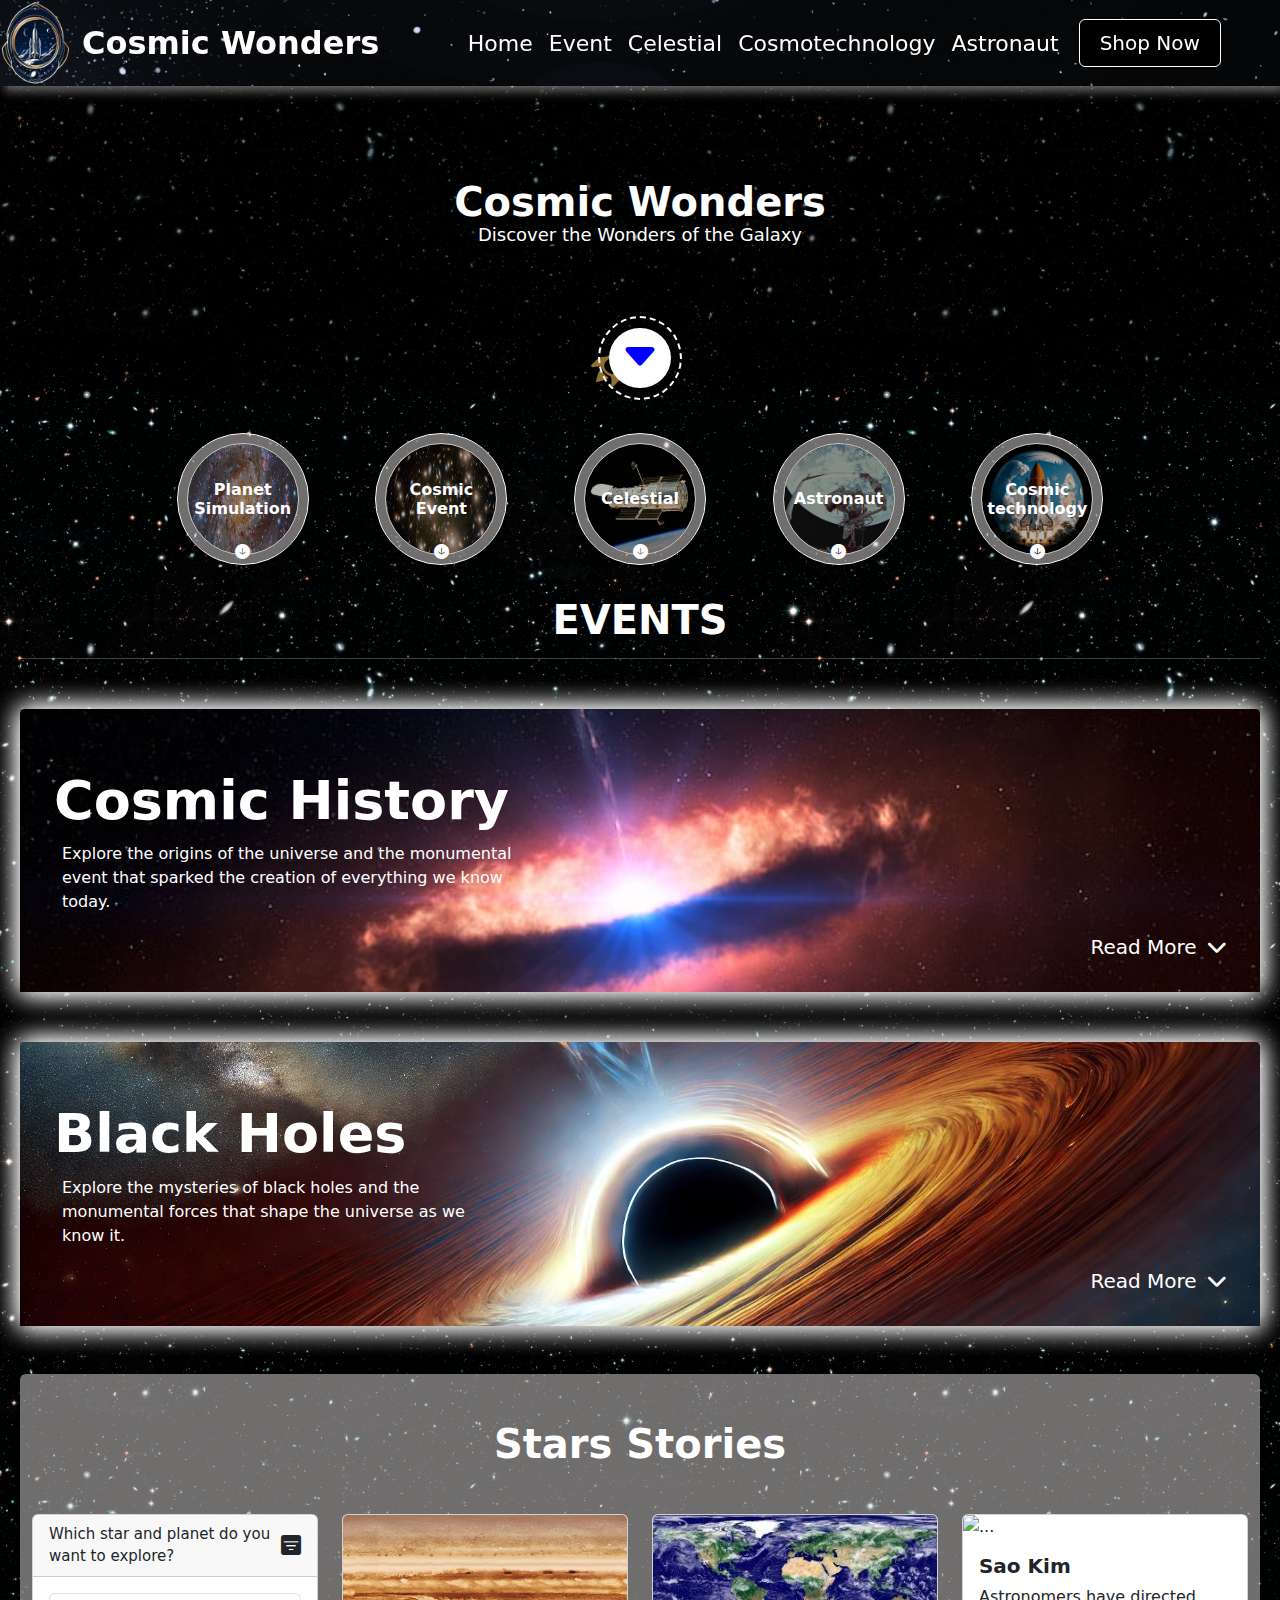
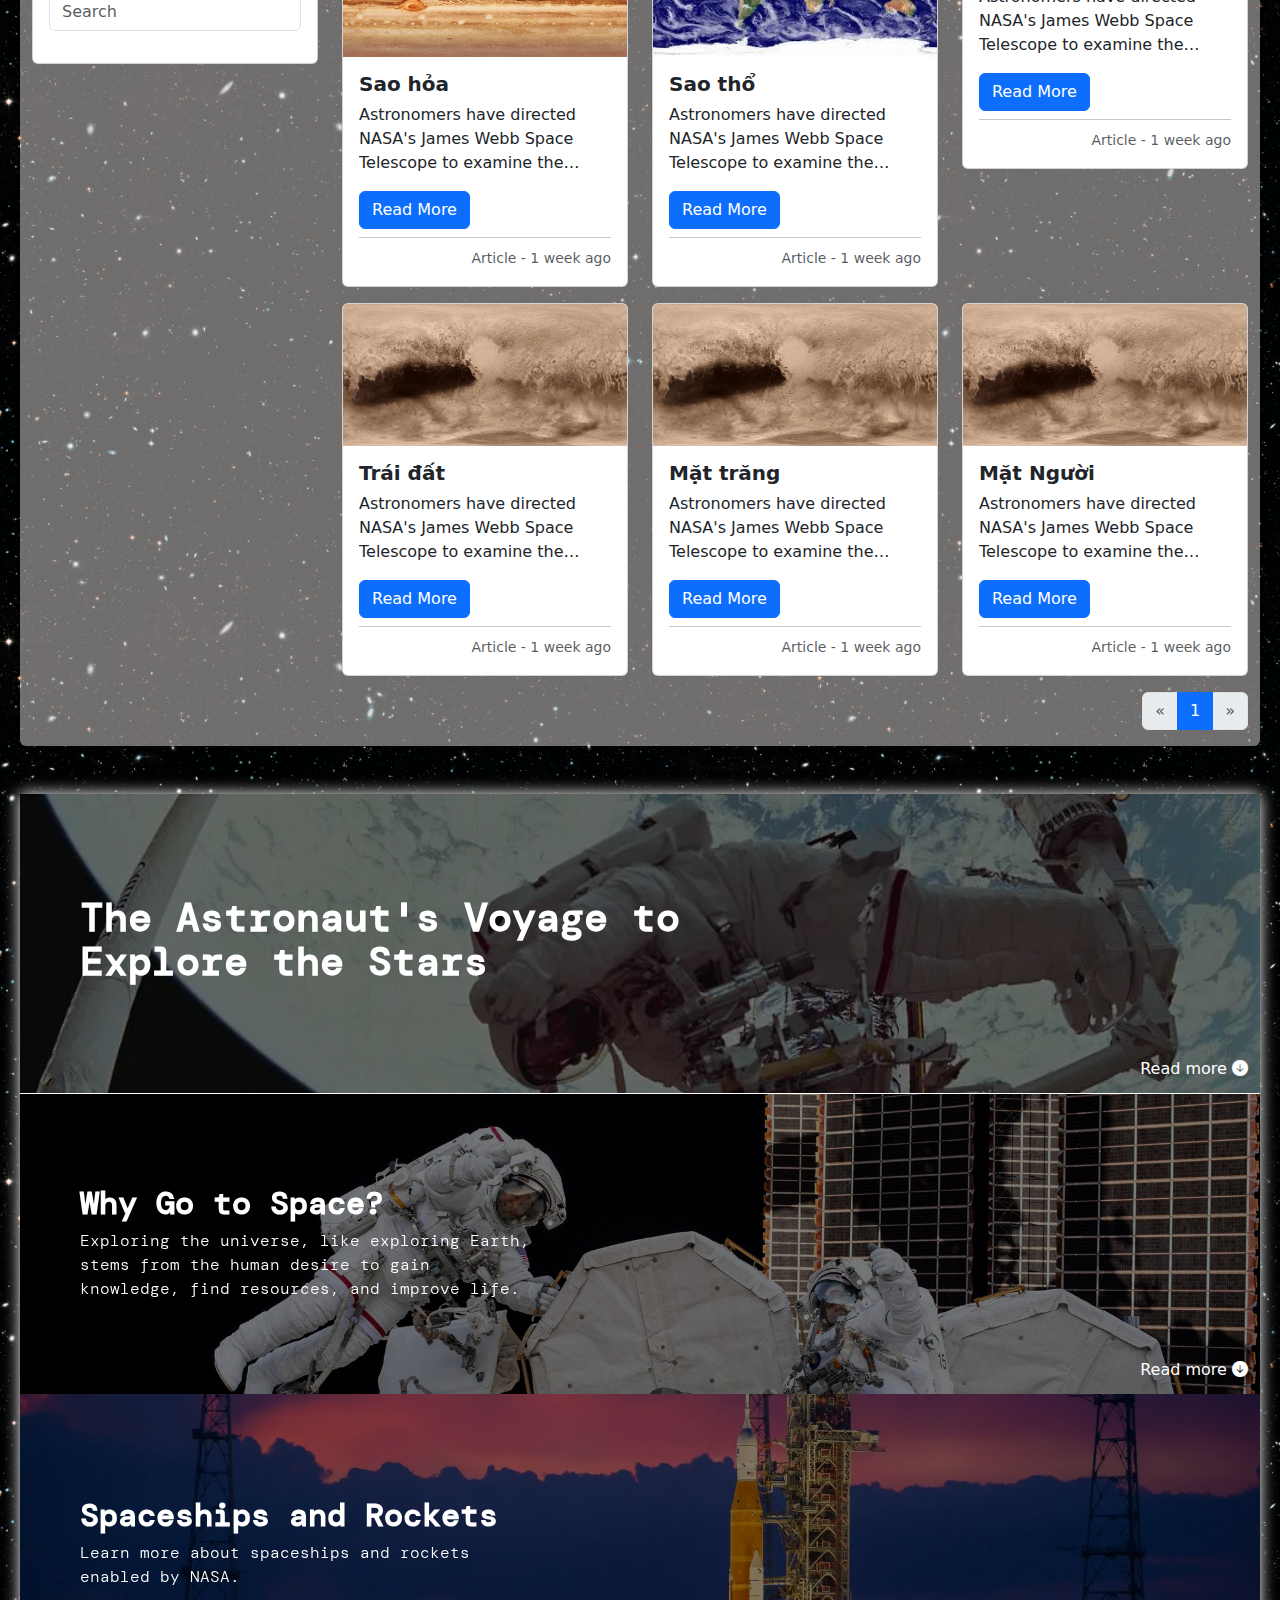
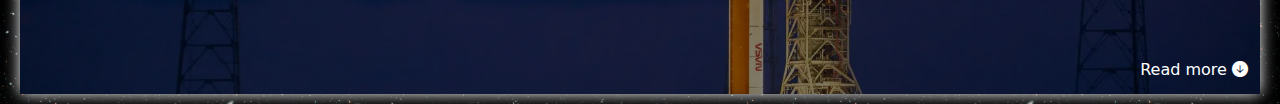
==== commit 244e3e0e: "add event" ====
--- a/index.html
+++ b/index.html
@@ -28,8 +28,8 @@
 
 <body>
   <!-- start header -->
-  <header>
-    <nav class="navbar navbar-expand-lg bg-body-tertiary navbar-header">
+  <header class="header">
+    <nav class="navbar navbar-expand-lg bg-body-tertiary navbar-header ">
       <div class="container-fluid p-0">
         <div class="center col-4 justify-content-start">
           <img class="logo-img img-fluid h-auto" src="./assets/img/logo/weblogo.png" alt="" />
@@ -70,7 +70,7 @@
         </div>
       </div>
     </nav>
-    <div class="p-relative mt-1">
+    <div class="p-relative">
       <div class="overlay"></div>
       <video width="100%" height="600" autoplay loop muted>
         <source src="./assets/img/header/header_video.mp4" type="video/mp4" />
@@ -90,7 +90,7 @@
   </header>
   <!-- finish header -->
 
-  <div class="main-content container-fluid">
+  <div class="main-content container-fluid center flex-column">
     <!-- start general -->
     <div id="selection" class="row col-12 center flex-lg">
       <div class="col-lg-2 col-4 selection_img">
@@ -117,30 +117,27 @@
         </div>
       </div>
       <div class="col-lg-2 col-4 selection_img">
-        <a href=""><img class="" src="./assets/img/body/Tàu vũ trụ.png" alt="" /></a>
-        <div class="text">
-          <a href="#cosmotechnology">Cosmic<br />technology</a>
-        </div>
-        <div class="text-icon">
-          <a href="#cosmotechnology"><i class="bi bi-arrow-down-circle-fill"></i></a>
-        </div>
-      </div>
-      <div class="col-lg-2 col-4 selection_img">
         <a href=""><img class="" src="./assets/img/body/astronaut.webp" alt="" /></a>
         <div class="text"><a href="#astronaut">Astronaut</a></div>
         <div class="text-icon">
           <a href="#astronaut"><i class="bi bi-arrow-down-circle-fill"></i></a>
         </div>
       </div>
+      <div class="col-lg-2 col-4 selection_img">
+        <a href=""><img class="" src="./assets/img/body/Tàu vũ trụ.png" alt="" /></a>
+        <div class="text">
+          <a href="#cosmotechnology">Cosmic<br />technology</a>
+        </div>
+        <div class="text-icon">
+          <a href="#cosmotechnology"><i class="bi bi-arrow-down-circle-fill"></i></a>
+        </div>
+      </div>
+      
     </div>
     <!-- finish general -->
 
-    <!-- start Planet-Simulation -->
-    <div id="Planet-Simulation"></div>
-    <!-- finish Planet-Simulation -->
-
-    <!-- Event -->
-    <div id="events">
+    <!-- start Event -->
+    <div id="event" style="width: 100%;">
       <h1 class="text-center">EVENTS</h1>
       <hr>
       <div id="bigbang" class="container-fluid mb-5">
@@ -528,354 +525,752 @@
         </div>
       </div>
     </div>
-    <!-- Finish Event -->
-
-
-    <!-- start star and planet -->
-    <div class="container title-summary rounded" style="background-color: aliceblue; max-width: 90%">
-      <div class="row">
-        <h1 class="mt-5 mb-5 text-center" style="color: black; font-weight: 700">
-          Stars Stories
-        </h1>
-        <div class="col-md-3 mb-2 sticky-filter" id="filter-section">
-          <div class="card m-auto">
-            <div class="card-header d-flex justify-content-between align-items-center">
-              <span style="font-weight: 500; font-size: 15px">Which star and planet do you want to explore?</span>
-              <button class="navbar-toggler" type="button" data-bs-toggle="collapse"
-                data-bs-target="#navbarSupportedStar" aria-controls="navbarSupportedStar" aria-expanded="false"
-                aria-label="Toggle navigation">
-                <i class="bi bi-filter-square-fill" style="font-size: 20px"></i>
-              </button>
-            </div>
-            <div class="card-body">
-              <input type="text" class="form-control mb-3" placeholder="STARS" />
-              <input type="text" class="form-control mb-3" placeholder="Search by keyword" />
-              <ul class="list-unstyled collapse" id="navbarSupportedStar">
-                <li class="mb-2">
-                  <input class="form-check-input" type="checkbox" id="betelgeuse" />
-                  <label class="form-check-label" for="betelgeuse">Betelgeuse</label>
-                </li>
-                <li class="mb-2">
-                  <input class="form-check-input" type="checkbox" id="binaryStars" />
-                  <label class="form-check-label" for="binaryStars">Binary Stars</label>
-                </li>
-                <li class="mb-2">
-                  <input class="form-check-input" type="checkbox" id="brownDwarfs" />
-                  <label class="form-check-label" for="brownDwarfs">Brown Dwarfs</label>
-                </li>
-                <li class="mb-2">
-                  <input class="form-check-input" type="checkbox" id="neutronStars" />
-                  <label class="form-check-label" for="neutronStars">Neutron Stars</label>
-                </li>
-                <li class="mb-2">
-                  <input class="form-check-input" type="checkbox" id="protostars" />
-                  <label class="form-check-label" for="protostars">Protostars</label>
-                </li>
-                <li class="mb-2">
-                  <input class="form-check-input" type="checkbox" id="redDwarfs" />
-                  <label class="form-check-label" for="redDwarfs">Red Dwarfs</label>
-                </li>
-                <li class="mb-2">
-                  <input class="form-check-input" type="checkbox" id="redGiants" />
-                  <label class="form-check-label" for="redGiants">Red Giants</label>
-                </li>
-                <li class="mb-2">
-                  <input class="form-check-input" type="checkbox" id="starClusters" />
-                  <label class="form-check-label" for="starClusters">Star Clusters</label>
-                </li>
-                <li class="mb-2">
-                  <input class="form-check-input" type="checkbox" id="stellarEvolution" />
-                  <label class="form-check-label" for="stellarEvolution">Stellar Evolution</label>
-                </li>
-                <li class="mb-2">
-                  <input class="form-check-input" type="checkbox" id="supernovae" />
-                  <label class="form-check-label" for="supernovae">Supernovae</label>
-                </li>
-              </ul>
-            </div>
-          </div>
-        </div>
-        <div class="col-md-9">
-          <div class="row">
-            <!-- Article 1 -->
-            <div class="col-md-4 mb-3">
-              <div class="card card-content">
-                <img src="./textures/jupiter.jpg" class="card-img-top" alt="..." />
-                <div class="card-body">
-                  <h5 class="card-title">
-                    NASA's Webb Peers into the Extreme Outer Galaxy
-                  </h5>
-                  <p class="card-text">
-                    Astronomers have directed NASA's James Webb Space
-                    Telescope to examine the outskirts of our Milky Way
-                    galaxy...
+    <!-- finish Event -->
+
+    <!-- start Celestial -->
+    <div id="celestial"
+    class="container title-summary rounded min-vh-100"
+    style="background-color: rgba(224, 217, 217, 0.5); max-width: 100%"
+  >
+    <div class="row">
+      <h1
+        class="mt-5 mb-5 text-center"
+        style="color: white; font-weight: 700;"
+      >
+        Stars Stories
+      </h1>
+      <div class="col-md-3 mb-2 sticky-filter" id="filter-section">
+        <div class="card m-auto">
+          <div
+            class="card-header d-flex justify-content-between align-items-center"
+          >
+            <span style="font-weight: 500; font-size: 15px"
+              >Which star and planet do you want to explore?</span
+            >
+            <button
+              class="navbar-toggler"
+              type="button"
+              data-bs-toggle="collapse"
+              data-bs-target="#navbarSupportedStar"
+              aria-controls="navbarSupportedStar"
+              aria-expanded="false"
+              aria-label="Toggle navigation"
+            >
+              <i
+                class="bi bi-filter-square-fill"
+                style="font-size: 20px"
+              ></i>
+            </button>
+          </div>
+          <div class="card-body">
+            <input
+              type="text"
+              class="form-control mb-3"
+              placeholder="Search"
+              id="search-input"
+            />
+            <ul class="list-unstyled collapse" id="navbarSupportedStar">
+              <li class="mb-2">
+                <input
+                  class="form-check-input"
+                  type="checkbox"
+                  id="planet"
+                />
+                <label class="form-check-label" for="planet"
+                  >Planet</label
+                >
+              </li>
+              <li class="mb-2">
+                <input
+                  class="form-check-input"
+                  type="checkbox"
+                  id="stars"
+                />
+                <label class="form-check-label" for="stars"
+                  >Stars</label
+                >
+              </li>
+            </ul>
+          </div>
+        </div>
+      </div>
+      <div class="col-md-9">
+        <div class="row">
+          <p id="no-result-message" style="display: none; color: red;">Dữ liệu bạn đang tìm kiếm không tìm thấy hoặc đang cập nhật</p>
+          <!-- Article 1 -->
+          <div class="col-md-4 mb-3">
+            <div class="card card-content star">
+              <img
+                src="./textures/jupiter.jpg"
+                class="card-img-top"
+                alt="..."
+              />
+              <div class="card-body">
+                <h5 class="card-title">
+                  Sao hỏa
+                </h5>
+                <p class="card-text">
+                  Astronomers have directed NASA's James Webb Space
+                  Telescope to examine the outskirts of our Milky Way
+                  galaxy...test cái xem nó để 3 ròng được không thêm tí nữa đi
+                </p>
+                <a
+                  href="#"
+                  class="btn btn-primary btn-content-readmore"
+                  data-bs-toggle="modal"
+                  data-bs-target="#titleDetailModal"
+                  >Read More</a
+                >
+                <hr class="my-2" />
+                <p class="card-text text-end">
+                  <small class="text-muted">Article - 1 week ago</small>
+                </p>
+              </div>
+            </div>
+          </div>
+          <!-- Article 2 -->
+          <div class="col-md-4 mb-3">
+            <div class="card card-content star">
+              <img
+                src="./textures/earth.webp"
+                class="card-img-top"
+                alt="..."
+              />
+              <div class="card-body">
+                <h5 class="card-title">
+                  Sao thổ
+                </h5>
+                <p class="card-text">
+                  Astronomers have directed NASA's James Webb Space
+                  Telescope to examine the outskirts of our Milky Way
+                  galaxy...
+                </p>
+                <a
+                  href="#"
+                  class="btn btn-primary btn-content-readmore"
+                  data-bs-toggle="modal"
+                  data-bs-target="#titleDetailModal"
+                  >Read More</a
+                >
+                <hr class="my-2" />
+                <p class="card-text text-end">
+                  <small class="text-muted">Article - 1 week ago</small>
+                </p>
+              </div>
+            </div>
+          </div>
+          <!-- Article 3 -->
+          <div class="col-md-4 mb-3">
+            <div class="card card-content star">
+              <img
+                src="./textures/mars.png"
+                class="card-img-top"
+                alt="..."
+              />
+              <div class="card-body">
+                <h5 class="card-title">
+                  Sao Kim
+                </h5>
+                <p class="card-text">
+                  Astronomers have directed NASA's James Webb Space
+                  Telescope to examine the outskirts of our Milky Way
+                  galaxy...
+                </p>
+                <a
+                  href="#"
+                  class="btn btn-primary btn-content-readmore"
+                  data-bs-toggle="modal"
+                  data-bs-target="#titleDetailModal"
+                  >Read More</a
+                >
+                <hr class="my-2" />
+                <p class="card-text text-end">
+                  <small class="text-muted">Article - 1 week ago</small>
+                </p>
+              </div>
+            </div>
+          </div>
+          <!-- Article 4 -->
+          <div class="col-md-4 mb-3">
+            <div class="card card-content planet">
+              <img
+                src="./textures/neptune.jpg"
+                class="card-img-top"
+                alt="..."
+              />
+              <div class="card-body">
+                <h5 class="card-title">
+                  Trái đất
+                </h5>
+                <p class="card-text">
+                  Astronomers have directed NASA's James Webb Space
+                  Telescope to examine the outskirts of our Milky Way
+                  galaxy...
+                </p>
+                <a
+                  href="#"
+                  class="btn btn-primary btn-content-readmore"
+                  data-bs-toggle="modal"
+                  data-bs-target="#titleDetailModal"
+                  >Read More</a
+                >
+                <hr class="my-2" />
+                <p class="card-text text-end">
+                  <small class="text-muted">Article - 1 week ago</small>
+                </p>
+              </div>
+            </div>
+          </div>
+          <!-- Article 5 -->
+          <div class="col-md-4 mb-3">
+            <div class="card card-content planet">
+              <img
+                src="./textures/neptune.jpg"
+                class="card-img-top"
+                alt="..."
+              />
+              <div class="card-body">
+                <h5 class="card-title">
+                  Mặt trăng
+                </h5>
+                <p class="card-text">
+                  Astronomers have directed NASA's James Webb Space
+                  Telescope to examine the outskirts of our Milky Way
+                  galaxy...
+                </p>
+                <a
+                  href="#"
+                  class="btn btn-primary btn-content-readmore"
+                  data-bs-toggle="modal"
+                  data-bs-target="#titleDetailModal"
+                  >Read More</a
+                >
+                <hr class="my-2" />
+                <p class="card-text text-end">
+                  <small class="text-muted">Article - 1 week ago</small>
+                </p>
+              </div>
+            </div>
+          </div>
+          <!-- Article 6 -->
+          <div class="col-md-4 mb-3">
+            <div class="card card-content planet">
+              <img
+                src="./textures/neptune.jpg"
+                class="card-img-top"
+                alt="..."
+              />
+              <div class="card-body">
+                <h5 class="card-title">
+                  Mặt Người
+                </h5>
+                <p class="card-text">
+                  Astronomers have directed NASA's James Webb Space
+                  Telescope to examine the outskirts of our Milky Way
+                  galaxy...
+                </p>
+                <a
+                  href="#"
+                  class="btn btn-primary btn-content-readmore"
+                  data-bs-toggle="modal"
+                  data-bs-target="#titleDetailModal"
+                  >Read More</a
+                >
+                <hr class="my-2" />
+                <p class="card-text text-end">
+                  <small class="text-muted">Article - 1 week ago</small>
+                </p>
+              </div>
+            </div>
+          </div>
+        </div>
+        <!-- phân trang -->
+        <nav aria-label="Page navigation example" id="pagination">
+          <ul class="pagination justify-content-end"></ul>
+        </nav>
+      </div>
+    </div>
+
+    <!-- model chi tiết bài viết  -->
+    <div
+      class="modal fade"
+      id="titleDetailModal"
+      tabindex="-1"
+      aria-labelledby="titleDetailModalLabel"
+      aria-hidden="true"
+    >
+      <div class="modal-dialog modal-fullscreen">
+        <div class="modal-content title-summary-modal">
+          <div class="modal-header">
+            <h5 class="modal-title" id="titleDetailModalLabel">
+              Chi tiết bài viết
+            </h5>
+            <button
+              type="button"
+              class="btn-close"
+              data-bs-dismiss="modal"
+              aria-label="Close"
+            ></button>
+          </div>
+          <div class="modal-body">
+            <div class="container title-detail">
+              <div class="image-container">
+                <img
+                  src="./assets/img/slider/header_img(5).png"
+                  alt="Sao Thổ"
+                />
+                <div class="title-img">
+                  <div class="title-img-1">SAO THỔ</div>
+                  <div class="title-img-2">
+                    Sao Thổ là hành tinh thứ sáu tính từ Mặt trời và là hành
+                    tinh lớn thứ hai trong hệ mặt trời. Nó được bao quanh
+                    bởi những vành đai tuyệt đẹp.
+                  </div>
+                </div>
+              </div>
+              <div class="row">
+                <div class="col-md-12">
+                  <h2 class="section-title">Ngày phát hiện</h2>
+                  <p class="content">
+                    Sao Thổ đã được con người biết đến từ thời cổ đại, nhờ
+                    vào việc quan sát bầu trời bằng mắt thường. Các nhà
+                    thiên văn học cổ đại như Ptolemy và những người Hy Lạp
+                    đã nhận diện và ghi lại sự tồn tại của Sao Thổ. Tuy
+                    nhiên, Sao Thổ không được "phát hiện" dưới dạng hành
+                    tinh riêng biệt mà là một thiên thể đã được quan sát và
+                    nghiên cứu từ rất lâu. Việc nghiên cứu chi tiết hơn về
+                    Sao Thổ bắt đầu từ thế kỷ 17, khi Galileo Galilei lần
+                    đầu tiên quan sát Sao Thổ bằng kính viễn vọng vào năm
+                    1610.
                   </p>
-                  <a href="#" class="btn btn-primary btn-content-readmore" data-bs-toggle="modal"
-                    data-bs-target="#titleDetailModal">Read More</a>
-                  <hr class="my-2" />
-                  <p class="card-text text-end">
-                    <small class="text-muted">Article - 1 week ago</small>
+                </div>
+              </div>
+              <div class="row">
+                <div class="col-md-12">
+                  <h2 class="section-title">Kích thước</h2>
+                  <p class="content">
+                    Sao Thổ là hành tinh lớn thứ hai trong Hệ Mặt Trời sau
+                    Sao Mộc, với đường kính khoảng 120,536 km. Khối lượng
+                    của Sao Thổ cũng lớn hơn Trái Đất rất nhiều, gấp khoảng
+                    95 lần. Tuy nhiên, Sao Thổ lại có mật độ rất thấp, chỉ
+                    bằng 0.687 lần mật độ nước, có nghĩa là nếu có thể đặt
+                    Sao Thổ vào một hồ nước khổng lồ, nó sẽ nổi.
                   </p>
                 </div>
               </div>
-            </div>
-            <!-- Article 2 -->
-            <div class="col-md-4 mb-3">
-              <div class="card card-content">
-                <img src="./textures/earth.webp" class="card-img-top" alt="..." />
-                <div class="card-body">
-                  <h5 class="card-title">
-                    NASA's Webb Peers into the Extreme Outer Galaxy
-                  </h5>
-                  <p class="card-text">
-                    Astronomers have directed NASA's James Webb Space
-                    Telescope to examine the outskirts of our Milky Way
-                    galaxy...
+              <div class="row">
+                <div class="col-md-12">
+                  <h2 class="section-title">Khí quyển</h2>
+                  <p class="content">
+                    Khí quyển của Sao Thổ chủ yếu bao gồm hydro (khoảng 96%)
+                    và heli (khoảng 3%), giống như nhiều hành tinh khí khổng
+                    lồ khác. Bên cạnh đó, nó còn chứa các hợp chất nhỏ khác
+                    như methane, amonia, và hơi nước. Khí quyển của Sao Thổ
+                    có các dải mây tương tự như Sao Mộc, tuy nhiên, chúng
+                    không rõ nét và dễ nhận thấy như Sao Mộc do lớp mây dày
+                    hơn và ít rối loạn hơn.
                   </p>
-                  <a href="#" class="btn btn-primary btn-content-readmore" data-bs-toggle="modal"
-                    data-bs-target="#titleDetailModal">Read More</a>
-                  <hr class="my-2" />
-                  <p class="card-text text-end">
-                    <small class="text-muted">Article - 1 week ago</small>
+                </div>
+              </div>
+              <div class="row">
+                <div class="col-md-12">
+                  <h2 class="section-title">
+                    Khoảng cách từ Mặt Trời và Trái Đất
+                  </h2>
+                  <p class="content">
+                    Sao Thổ cách Mặt Trời khoảng 1.4 tỷ km (9.5 đơn vị thiên
+                    văn - AU), tùy thuộc vào vị trí trên quỹ đạo của nó.
+                    Khoảng cách giữa Sao Thổ và Trái Đất thay đổi tùy theo
+                    vị trí của hai hành tinh trên quỹ đạo của mình, nhưng
+                    khoảng cách trung bình là khoảng 1.2 tỷ km.
                   </p>
                 </div>
               </div>
-            </div>
-            <!-- Article 3 -->
-            <div class="col-md-4 mb-3">
-              <div class="card card-content">
-                <img src="./textures/mars.png" class="card-img-top" alt="..." />
-                <div class="card-body">
-                  <h5 class="card-title">
-                    NASA's Webb Peers into the Extreme Outer Galaxy
-                  </h5>
-                  <p class="card-text">
-                    Astronomers have directed NASA's James Webb Space
-                    Telescope to examine the outskirts of our Milky Way
-                    galaxy...
+              <div class="row">
+                <div class="col-md-12">
+                  <h2 class="section-title">
+                    Các chi tiết quan trọng khác
+                  </h2>
+                  <p class="content">
+                    Vòng đai: Sao Thổ nổi tiếng với hệ thống vòng đai tuyệt
+                    đẹp, chủ yếu được tạo thành từ bằng và đãi. Những vòng
+                    đai này trải dài hàng ngàn km, nhưng chỉ dày vài chục
+                    mét.
                   </p>
-                  <a href="#" class="btn btn-primary btn-content-readmore" data-bs-toggle="modal"
-                    data-bs-target="#titleDetailModal">Read More</a>
-                  <hr class="my-2" />
-                  <p class="card-text text-end">
-                    <small class="text-muted">Article - 1 week ago</small>
+                  <p class="content">
+                    Mặt trăng: Sao Thổ có ít nhất 83 mặt trăng được xác
+                    nhận, trong đó lớn nhất là Titan, mặt trăng lớn thứ hai
+                    trong Hệ Mặt Trời. Titan có một bầu khí quyển dày và có
+                    các chất hóa học giống với những gì có thể hình thành sự
+                    sống.
                   </p>
-                </div>
-              </div>
-            </div>
-            <!-- Article 4 -->
-            <div class="col-md-4 mb-3">
-              <div class="card card-content">
-                <img src="./textures/neptune.jpg" class="card-img-top" alt="..." />
-                <div class="card-body">
-                  <h5 class="card-title">
-                    NASA's Webb Peers into the Extreme Outer Galaxy
-                  </h5>
-                  <p class="card-text">
-                    Astronomers have directed NASA's James Webb Space
-                    Telescope to examine the outskirts of our Milky Way
-                    galaxy...
+                  <p class="content">
+                    Quỹ đạo và chu kỳ quay: Một năm trên Sao Thổ (tức thời
+                    gian sao Thổ quay quanh Mặt Trời) kéo dài khoảng 29.5
+                    năm Trái Đất. Tuy nhiên, một ngày trên Sao Thổ (tức thời
+                    gian sao Thổ tự quay quanh trục của nó) chỉ dài khoảng
+                    10 giờ 33 phút.
                   </p>
-                  <a href="#" class="btn btn-primary btn-content-readmore" data-bs-toggle="modal"
-                    data-bs-target="#titleDetailModal">Read More</a>
-                  <hr class="my-2" />
-                  <p class="card-text text-end">
-                    <small class="text-muted">Article - 1 week ago</small>
-                  </p>
-                </div>
-              </div>
-            </div>
-            <!-- Article 5 -->
-            <div class="col-md-4 mb-3">
-              <div class="card card-content">
-                <img src="./textures/neptune.jpg" class="card-img-top" alt="..." />
-                <div class="card-body">
-                  <h5 class="card-title">
-                    NASA's Webb Peers into the Extreme Outer Galaxy
-                  </h5>
-                  <p class="card-text">
-                    Astronomers have directed NASA's James Webb Space
-                    Telescope to examine the outskirts of our Milky Way
-                    galaxy...
-                  </p>
-                  <a href="#" class="btn btn-primary btn-content-readmore" data-bs-toggle="modal"
-                    data-bs-target="#titleDetailModal">Read More</a>
-                  <hr class="my-2" />
-                  <p class="card-text text-end">
-                    <small class="text-muted">Article - 1 week ago</small>
-                  </p>
-                </div>
-              </div>
-            </div>
-            <!-- Article 6 -->
-            <div class="col-md-4 mb-3">
-              <div class="card card-content">
-                <img src="./textures/neptune.jpg" class="card-img-top" alt="..." />
-                <div class="card-body">
-                  20px;5 class="card-title">
-                  NASA's Webb Peers into the Extreme Outer Galaxy
-                  </h5>
-                  <p class="card-text">
-                    Astronomers have directed NASA's James Webb Space
-                    Telescope to examine the outskirts of our Milky Way
-                    galaxy...
-                  </p>
-                  <a href="#" class="btn btn-primary btn-content-readmore" data-bs-toggle="modal"
-                    data-bs-target="#titleDetailModal">Read More</a>
-                  <hr class="my-2" />
-                  <p class="card-text text-end">
-                    <small class="text-muted">Article - 1 week ago</small>
-                  </p>
-                </div>
-              </div>
-            </div>
-          </div>
-          <!-- phân trang -->
-          <nav aria-label="Page navigation example" id="pagination">
-            <ul class="pagination justify-content-end"></ul>
-          </nav>
-        </div>
-      </div>
-
-      <!-- model chi tiết bài viết  -->
-      <div class="modal fade" id="titleDetailModal" tabindex="-1" aria-labelledby="titleDetailModalLabel"
-        aria-hidden="true">
-        <div class="modal-dialog modal-fullscreen">
-          <div class="modal-content title-summary-modal">
+                </div>
+              </div>
+            </div>
+          </div>
+        </div>
+      </div>
+    </div>
+    <!-- kết thúc chi tiết bài viết -->
+    </div>
+  <!-- finish Celestial -->
+
+    <!-- start Astronaut -->
+    <div class=" mt-5" id="astronaut">
+      <div class="astronaut-header-1 p-relative start">
+        <div class="overlay"></div>
+        <h2 class="fs-sm-5 fs-1">The Astronaut's Voyage to <br> Explore the Stars</h2>
+        <button class="readmore">Read more <i class="bi bi-arrow-down-circle-fill"></i></button>
+      </div>
+      <div class="details p-3">
+        <div class="destination row col-lg-8 col-12 me-auto m-lg-auto">
+          <div class="col-lg-6 col-12 flex-column">
+            <h4>Destinations</h4>
+            <h2 class="pt-md-3 pb-md-3 pt-1 pb-1 fs-md-1 fs-5 text-start">Earth, Moon, and Mars</h2>
+            <h5 class="pt-md-3 pb-md-3 pt-1 pb-1 fs-5 ">With more than 20 years of operations in low Earth orbit, we are
+              preparing our
+              return to the Moon for long-term exploration and discovery before taking the next giant leap to Mars.</h5>
+            <span>Never has humanity endeavored to simultaneously architect multinational infrastructures in lunar
+              orbit, on the lunar surface, and at Mars — all while maintaining high-demand government and private-sector
+              operations in low Earth orbit.</span>
+          </div>
+          <div class="col-lg-6 col-12 flex-column text-start">
+            <img class="img-fluid img-5x3" src="./assets/img/body/astronaut-1.jpg" alt="">
+            <p>On flight day 13, Orion reached its maximum distance from Earth during the Artemis I mission when it was
+              268,563 miles away from our home planet. Orion has now traveled farther than any other spacecraft built
+              for humans.</p>
+          </div>
+        </div>
+      </div>
+
+      <div class="astronaut-header-2 p-relative start">
+        <div class="overlay"></div>
+        <div class="col-12 col-lg-5">
+          <h2 class="fs-lg-1 fs-2">Why Go to Space?</h2>
+          <span class="fs-lg-1 fs-6">Exploring the universe, like exploring Earth, stems from the human desire to gain
+            knowledge, find resources, and improve life.</span>
+        </div>
+        <button class="readmore">Read more <i class="bi bi-arrow-down-circle-fill"></i></button>
+      </div>
+      <div class="details p-3">
+        <div class="destination row col-lg-8 col-12 m-auto">
+          <div class="col-lg-6 col-12 flex-column text-start">
+            <h4>Why Go to Space</h4>
+            <h2 class="pt-md-3 pb-md-3 pt-1 pb-1 fs-lg-1 fs-5">Human space exploration answers fundamental questions
+              about our place in the universe and solar system history.</h2>
+            <h5 class="pt-md-3 pb-md-3 pt-1 pb-1 fs-lg-1 fs-5">Exploration of Jupiter and its moons is crucial for
+              understanding our solar
+              system.</h5>
+            <span>Exploration vision is anchored in providing value for humanity by answering some of the most
+              fundamental questions: Why are we here? How did it all begin? Are we alone? What comes next? </span>
+          </div>
+          <div class="col-lg-6 col-12 flex-column text-start">
+            <img class="img-fluid" src="./assets/img/body/STSCI-H-p1829b-slideshow-2400x1200.jpg" alt="">
+            <p>This illustration shows Cassini spacecraft in orbit around Saturn. Cassini made 22 orbits that swooped
+              between the rings and the planet before ending its mission on Sept. 15, 2017, with a final plunge into
+              Saturn.</p>
+          </div>
+        </div>
+      </div>
+
+      <div id="cosmotechnology" class="astronaut-header-3 p-relative start">
+        <div class="overlay"></div>
+        <div class="col-lg-5 col-12">
+          <h2 class="fs-lg-1 fs-2">Spaceships and Rockets</h2>
+          <span class="fs-lg-1 fs-6">Learn more about spaceships and rockets enabled by NASA.</span>
+        </div>
+        <button class="readmore">Read more <i class="bi bi-arrow-down-circle-fill"></i></button>
+      </div>
+      <div class="details p-3">
+        <div class="destination row col-lg-9 m-auto">
+          <div class="row mt-lg-5 mb-lg-5 m-0">
+            <div class="col-lg-6 col-12 flex-column text-justify">
+              <h4 class=" text-start">Spaceships and Rockets</h4>
+              <h2 class="pt-md-3 pb-md-3 pt-1 pb-1 fs-lg-1 fs-5 text-start">What is a rocket?</h2>
+              <h5 class="pt-3 pb-3 fs-5 text-justify">A rocket is used to carry a spacecraft from Earth’s surface to
+                space, usually
+                to low Earth orbit or beyond, and is sometimes called a launch vehicle.</h5>
+              <span class="fs-lg-1 fs-6">Although rockets may appear similar, no two are alike because they are complex
+                devices with millions
+                of pieces and systems that must be calculated and constructed to work together. A rocket is chosen based
+                on the spacecraft’s mission requirements. For example, the farther away from Earth the spacecraft needs
+                to go, the bigger and more powerful the rocket needs to be.</span>
+            </div>
+            <div class="col-lg-6 col-12 flex-column text-start">
+              <img class="img-fluid img-5x3" src="./assets/img/body/lucy-launch.webp" alt="">
+              <p class="text-justify">A United Launch Alliance Atlas V rocket with the Lucy spacecraft aboard is seen in
+                this 2 minute and 30
+                second exposure photograph as it launches from Space Launch Complex 41, Saturday, Oct. 16, 2021, at Cape
+                Canaveral Space Force Station in Florida.
+                NASA/Bill Ingalls</p>
+            </div>
+          </div>
+          <!-- spaceship -->
+          <div id="spaceship" class="space-list">
+            <div class="ship_categories">
+              <div class="category flex-lg-row flex-column">
+                <button class="col-12 col-lg-3" data-target="#ships-1">Crew Rockets</button>
+                <button class="col-12 col-lg-3" data-target="#ships-2">Resupply Rockets</button>
+                <button class="col-12 col-lg-3" data-target="#ships-3">Unmanned Rocket</button>
+              </div>
+            </div>
+            <hr>
+            <div class="ship-list">
+              <div id="ships-1" class="ship">
+                <div class="row center">
+                  <div class="col-lg-6 col-12">
+                    <h4>Commercial Crew Rockets</h4>
+                    <h2 class="pt-md-3 pb-md-3 pt-1 pb-1 fs-lg-1 fs-5">These commercial rockets are launching crews to
+                      low Earth orbit through
+                      partnerships with NASA.</h2>
+                    <span class="pt-md-3 pb-md-3 pt-1 pb-1 fs-lg-1 fs-6">A new generation of rockets capable of carrying
+                      astronauts to low Earth
+                      orbit and the International Space Station provides expanded utility, additional research time, and
+                      broader opportunities for discovery on the orbiting laboratory.</span>
+                  </div>
+                  <div class="col-lg-6 col-12">
+                    <img class="img-fluid w-100 h-auto" src="./assets/img/body/nasas-spacex-crew-2.webp" alt="">
+                    <p>With a view of the iconic Vehicle Assembly Building at left, a SpaceX Falcon 9 rocket soars
+                      upward from Launch Complex 39A at NASA’s Kennedy Space Center in Florida on April 23, 2021,
+                      carrying the company’s Crew Dragon Endeavour capsule.</p>
+                  </div>
+                </div>
+              </div>
+              <div id="ships-2" class="ship">
+                <div class="row center">
+                  <div class="col-lg-6 col-12">
+                    <h4>Commercial Resupply Rockets</h4>
+                    <h2 class="pt-md-3 pb-md-3 pt-1 pb-1 fs-lg-1 fs-5">These commercial rockets are launching crews to
+                      low Earth orbit through
+                      partnerships with NASA.</h2>
+                    <span class="pt-md-3 pb-md-3 pt-1 pb-1 fs-lg-1 fs-6">A new generation of rockets capable of carrying
+                      astronauts to low Earth
+                      orbit and the International Space Station provides expanded utility, additional research time, and
+                      broader opportunities for discovery on the orbiting laboratory.</span>
+                  </div>
+                  <div class="col-lg-6 col-12">
+                    <img class="img-fluid w-100 h-auto" src="./assets/img/body/nasas-spacex-crew-2.webp" alt="">
+                    <p>With a view of the iconic Vehicle Assembly Building at left, a SpaceX Falcon 9 rocket soars
+                      upward from Launch Complex 39A at NASA’s Kennedy Space Center in Florida on April 23, 2021,
+                      carrying the company’s Crew Dragon Endeavour capsule.</p>
+                  </div>
+                </div>
+              </div>
+              <div id="ships-3" class="ship">
+                <div class="row center">
+                  <div class="col-lg-6 col-12">
+                    <h4>Unmanned Rocket</h4>
+                    <h2 class="pt-md-3 pb-md-3 pt-1 pb-1 fs-lg-1 fs-5">These commercial rockets are launching crews to
+                      low Earth orbit through
+                      partnerships with NASA.</h2>
+                    <span class="pt-md-3 pb-md-3 pt-1 pb-1 fs-lg-1 fs-6">A new generation of rockets capable of carrying
+                      astronauts to low Earth
+                      orbit and the International Space Station provides expanded utility, additional research time, and
+                      broader opportunities for discovery on the orbiting laboratory.</span>
+                  </div>
+                  <div class="col-lg-6 col-12">
+                    <img class="img-fluid w-100 h-auto" src="./assets/img/body/nasas-spacex-crew-2.webp" alt="">
+                    <p>With a view of the iconic Vehicle Assembly Building at left, a SpaceX Falcon 9 rocket soars
+                      upward from Launch Complex 39A at NASA’s Kennedy Space Center in Florida on April 23, 2021,
+                      carrying the company’s Crew Dragon Endeavour capsule.</p>
+                  </div>
+                </div>
+              </div>
+            </div>
+          </div>
+          <hr>
+          <div class="astronaut-header-4  p-relative start">
+            <div class="overlay"></div>
+            <div class="col-lg-5 col-12">
+              <h2>Orion Spacecraft</h2>
+              <span>The reasons to explore the universe are as varied as those for exploring Earth: to learn, discover
+                resources, and improve life.</span>
+            </div>
+          </div>
+          <div class="destination d-flex flex-lg-row flex-column mt-5">
+            <div class="col-lg-6 col-12">
+              <h4>Spaceships and Rockets</h4>
+              <h2 class="pt-md-3 pb-md-3 pt-1 pb-1 fs-lg-1 fs-5">What is a spacecraft?</h2>
+              <h4 class="pt-md-3 pb-md-3 pt-1 pb-1 fs-lg-1 fs-6">A spacecraft is a vehicle that flies in space. It can
+                carry astronauts, cargo, or instruments to their destination, or it can be the destination. The
+                International Space Station is a spacecraft, just like the smaller vehicles that deliver crew and cargo
+                to it.</h4>
+              <span class="text-justify">Spacecraft launch on rockets and have their own propulsion and navigation
+                systems that take over after they separate from the rocket, propelling them to other worlds in our solar
+                system. Their main purpose lies in transporting payloads — or anything within the vehicle beyond what is
+                essential to operate in space — to their destination. For example, for the Artemis II Moon mission, a
+                human crew and other experiments will be carried aboard the Orion spacecraft.</span>
+            </div>
+            <div class="col-lg-6 col-12">
+              <img class="img-fluid" src="./assets/img/body/station-0.jpg" alt="">
+              <p class="text-justify">This illustration shows Cassini spacecraft in orbit around Saturn. Cassini made 22
+                orbits that swooped
+                between the rings and the planet before ending its mission on Sept. 15, 2017, with a final plunge into
+                Saturn.</p>
+            </div>
+          </div>
+
+          <!-- station -->
+          <div id="station" class="space-list mt-5">
+            <div class="ship_categories">
+              <div class="category2 d-md-block d-flex flex-lg-row flex-column">
+                <button data-target="#station-1">Cargo Spacecraft</button>
+                <button data-target="#station-2">Crew Spacecraft</button>
+                <button data-target="#station-3">International Partner</button>
+              </div>
+            </div>
+            <hr>
+            <div class="station-list">
+              <div id="station-1" class="station">
+                <div class="row center">
+                  <div class="col-lg-6 col-12">
+                    <h4>Commercial Cargo Spacecraft</h4>
+                    <h2 class="pt-md-3 pb-md-3 pt-1 pb-1 fs-lg-1 fs-5">These commercial rockets are launching crews to
+                      low Earth orbit through
+                      partnerstation with NASA.</h2>
+                    <span class="pt-md-3 pb-md-3 pt-1 pb-1 fs-lg-1 fs-6 text-justify">A new generation of rockets
+                      capable of carrying astronauts to low Earth
+                      orbit and the International Space Station provides expanded utility, additional research time, and
+                      broader opportunities for discovery on the orbiting laboratory.</span>
+                  </div>
+                  <div class="col-lg-6 col-12">
+                    <img class="img-fluid w-100 h-auto" src="./assets/img/body/nasas-spacex-crew-2.webp" alt="">
+                    <p class="text-justify">With a view of the iconic Vehicle Assembly Building at left, a SpaceX Falcon
+                      9 rocket soars
+                      upward from Launch Complex 39A at NASA’s Kennedy Space Center in Florida on April 23, 2021,
+                      carrying the company’s Crew Dragon Endeavour capsule.</p>
+                  </div>
+                </div>
+              </div>
+              <div id="station-2" class="station">
+                <div class="row center">
+                  <div class="col-lg-6 col-12">
+                    <h4>Commercial Crew Spacecraft</h4>
+                    <h2 class="pt-md-3 pb-md-3 pt-1 pb-1 fs-lg-1 fs-5">These commercial rockets are launching crews to
+                      low Earth orbit through
+                      partnerstation with NASA.</h2>
+                    <span class="pt-md-3 pb-md-3 pt-1 pb-1 fs-lg-1 fs-6">A new generation of rockets capable of carrying
+                      astronauts to low Earth
+                      orbit and the International Space Station provides expanded utility, additional research time, and
+                      broader opportunities for discovery on the orbiting laboratory.</span>
+                  </div>
+                  <div class="col-lg-6 col-12">
+                    <img class="img-fluid w-100 h-auto" src="./assets/img/body/nasas-spacex-crew-2.webp" alt="">
+                    <p>With a view of the iconic Vehicle Assembly Building at left, a SpaceX Falcon 9 rocket soars
+                      upward from Launch Complex 39A at NASA’s Kennedy Space Center in Florida on April 23, 2021,
+                      carrying the company’s Crew Dragon Endeavour capsule.</p>
+                  </div>
+                </div>
+              </div>
+              <div id="station-3" class="station">
+                <div class="row center">
+                  <div class="col-lg-6 col-12">
+                    <h4>International Partner Rockets and Spacecraft</h4>
+                    <h2 class="pt-md-3 pb-md-3 pt-1 pb-1 fs-lg-1 fs-5">These commercial rockets are launching crews to
+                      low Earth orbit through
+                      partnerships with NASA.</h2>
+                    <span class="pt-md-3 pb-md-3 pt-1 pb-1 fs-lg-1 fs-6">A new generation of rockets capable of carrying
+                      astronauts to low Earth
+                      orbit and the International Space Station provides expanded utility, additional research time, and
+                      broader opportunities for discovery on the orbiting laboratory.</span>
+                  </div>
+                  <div class="col-lg-6 col-12">
+                    <img class="img-fluid w-100 h-auto" src="./assets/img/body/nasas-spacex-crew-2.webp" alt="">
+                    <p>With a view of the iconic Vehicle Assembly Building at left, a SpaceX Falcon 9 rocket soars
+                      upward from Launch Complex 39A at NASA’s Kennedy Space Center in Florida on April 23, 2021,
+                      carrying the company’s Crew Dragon Endeavour capsule.</p>
+                  </div>
+                </div>
+              </div>
+            </div>
+          </div>
+          <div class="col-12">
+            <h2>Space Stations</h2>
+            <span>From low Earth orbit to the Moon, these space stations are the ultimate homes away from home.</span>
+            <div class="row center justify-content-between mt-5">
+              <div class="col-xl-3 col-12 d-flex flex-column p-0">
+                <img class="img-5" src="./assets/img/body/station-1.webp" alt="">
+                <h5>International Space Station</h5>
+                <span>Humanity's home and laboratory off Earth.</span>
+                <a class="readmore2" data-bs-toggle="modal" data-bs-target="#stationModal"
+                  data-bs-title="International Space Station"
+                  data-bs-content="The International Space Station (ISS) is a habitable artificial satellite that orbits Earth. It serves as a microgravity and space environment research laboratory in which scientific research is conducted in astrobiology, astronomy, meteorology, and other fields.">Read
+                  more <i class="bi bi-arrow-down-circle-fill"></i></a>
+              </div>
+              <div class="col-xl-3 col-12 d-flex flex-column p-0">
+                <img class="img-5" src="./assets/img/body/station-2.webp" alt="">
+                <h5>Tiangong Space Station</h5>
+                <span>China's modular space station.</span>
+                <a class="readmore2" data-bs-toggle="modal" data-bs-target="#stationModal"
+                  data-bs-title="Tiangong Space Station"
+                  data-bs-content="The Tiangong space station is a modular space station being constructed in low Earth orbit by China. It will be able to accommodate three astronauts and be operational for at least ten years.">Read
+                  more <i class="bi bi-arrow-down-circle-fill"></i></a>
+              </div>
+              <div class="col-xl-3 col-12 d-flex flex-column p-0">
+                <img class="img-5" src="./assets/img/body/station-3.webp" alt="">
+                <h5>Skylab</h5>
+                <span>The first American space station.</span>
+                <a class="readmore2" data-bs-toggle="modal" data-bs-target="#stationModal" data-bs-title="Skylab"
+                  data-bs-content="Skylab was the United States' first space station. It was launched in 1973 and was operational for 6 years, serving as a microgravity laboratory and living space for astronauts.">Read
+                  more <i class="bi bi-arrow-down-circle-fill"></i></a>
+              </div>
+            </div>
+          </div>
+        </div>
+      </div>
+      <!-- Modal -->
+      <div class="custom-overlay" id="overlay"></div>
+      <div class="modal m-auto fade" id="stationModal" tabindex="-1" aria-labelledby="modalLabel" aria-hidden="true">
+        <div class="modal-dialog modal-fullscreen ">
+          <div class="modal-content">
             <div class="modal-header">
-              <h5 class="modal-title" id="titleDetailModalLabel">
-                Chi tiết bài viết
-              </h5>
-              <button type="button" class="btn-close" data-bs-dismiss="modal" aria-label="Close"></button>
+              <h5 class="modal-title" id="modalLabel">Thông Tin Trạm</h5>
+              <button type="button" class="btn-close" data-bs-dismiss="modal" aria-label="Đóng"></button>
             </div>
             <div class="modal-body">
-              <div class="container title-detail">
-                <div class="image-container">
-                  <img src="./assets/img/slider/header_img(5).png" alt="Sao Thổ" />
-                  <div class="title-img">
-                    <div class="title-img-1">SAO THỔ</div>
-                    <div class="title-img-2">
-                      Sao Thổ là hành tinh thứ sáu tính từ Mặt trời và là hành
-                      tinh lớn thứ hai trong hệ mặt trời. Nó được bao quanh
-                      bởi những vành đai tuyệt đẹp.
-                    </div>
-                  </div>
-                </div>
-                <div class="row">
-                  <div class="col-md-12">
-                    <h2 class="section-title">Ngày phát hiện</h2>
-                    <p class="content">
-                      Sao Thổ đã được con người biết đến từ thời cổ đại, nhờ
-                      vào việc quan sát bầu trời bằng mắt thường. Các nhà
-                      thiên văn học cổ đại như Ptolemy và những người Hy Lạp
-                      đã nhận diện và ghi lại sự tồn tại của Sao Thổ. Tuy
-                      nhiên, Sao Thổ không được "phát hiện" dưới dạng hành
-                      tinh riêng biệt mà là một thiên thể đã được quan sát và
-                      nghiên cứu từ rất lâu. Việc nghiên cứu chi tiết hơn về
-                      Sao Thổ bắt đầu từ thế kỷ 17, khi Galileo Galilei lần
-                      đầu tiên quan sát Sao Thổ bằng kính viễn vọng vào năm
-                      1610.
-                    </p>
-                  </div>
-                </div>
-                <div class="row">
-                  <div class="col-md-12">
-                    <h2 class="section-title">Kích thước</h2>
-                    <p class="content">
-                      Sao Thổ là hành tinh lớn thứ hai trong Hệ Mặt Trời sau
-                      Sao Mộc, với đường kính khoảng 120,536 km. Khối lượng
-                      của Sao Thổ cũng lớn hơn Trái Đất rất nhiều, gấp khoảng
-                      95 lần. Tuy nhiên, Sao Thổ lại có mật độ rất thấp, chỉ
-                      bằng 0.687 lần mật độ nước, có nghĩa là nếu có thể đặt
-                      Sao Thổ vào một hồ nước khổng lồ, nó sẽ nổi.
-                    </p>
-                  </div>
-                </div>
-                <div class="row">
-                  <div class="col-md-12">
-                    <h2 class="section-title">Khí quyển</h2>
-                    <p class="content">
-                      Khí quyển của Sao Thổ chủ yếu bao gồm hydro (khoảng 96%)
-                      và heli (khoảng 3%), giống như nhiều hành tinh khí khổng
-                      lồ khác. Bên cạnh đó, nó còn chứa các hợp chất nhỏ khác
-                      như methane, amonia, và hơi nước. Khí quyển của Sao Thổ
-                      có các dải mây tương tự như Sao Mộc, tuy nhiên, chúng
-                      không rõ nét và dễ nhận thấy như Sao Mộc do lớp mây dày
-                      hơn và ít rối loạn hơn.
-                    </p>
-                  </div>
-                </div>
-                <div class="row">
-                  <div class="col-md-12">
-                    <h2 class="section-title">
-                      Khoảng cách từ Mặt Trời và Trái Đất
-                    </h2>
-                    <p class="content">
-                      Sao Thổ cách Mặt Trời khoảng 1.4 tỷ km (9.5 đơn vị thiên
-                      văn - AU), tùy thuộc vào vị trí trên quỹ đạo của nó.
-                      Khoảng cách giữa Sao Thổ và Trái Đất thay đổi tùy theo
-                      vị trí của hai hành tinh trên quỹ đạo của mình, nhưng
-                      khoảng cách trung bình là khoảng 1.2 tỷ km.
-                    </p>
-                  </div>
-                </div>
-                <div class="row">
-                  <div class="col-md-12">
-                    <h2 class="section-title">
-                      Các chi tiết quan trọng khác
-                    </h2>
-                    <p class="content">
-                      Vòng đai: Sao Thổ nổi tiếng với hệ thống vòng đai tuyệt
-                      đẹp, chủ yếu được tạo thành từ bằng và đãi. Những vòng
-                      đai này trải dài hàng ngàn km, nhưng chỉ dày vài chục
-                      mét.
-                    </p>
-                    <p class="content">
-                      Mặt trăng: Sao Thổ có ít nhất 83 mặt trăng được xác
-                      nhận, trong đó lớn nhất là Titan, mặt trăng lớn thứ hai
-                      trong Hệ Mặt Trời. Titan có một bầu khí quyển dày và có
-                      các chất hóa học giống với những gì có thể hình thành sự
-                      sống.
-                    </p>
-                    <p class="content">
-                      Quỹ đạo và chu kỳ quay: Một năm trên Sao Thổ (tức thời
-                      gian sao Thổ quay quanh Mặt Trời) kéo dài khoảng 29.5
-                      năm Trái Đất. Tuy nhiên, một ngày trên Sao Thổ (tức thời
-                      gian sao Thổ tự quay quanh trục của nó) chỉ dài khoảng
-                      10 giờ 33 phút.
-                    </p>
-                  </div>
-                </div>
-              </div>
-            </div>
-          </div>
-        </div>
-      </div>
-      <!-- kết thúc chi tiết bài viết -->
+              <div class="row center justify-content-lg-start pt-5">
+                <img class="img-fluid w-lg-50 col-lg-6 col-12 mb-auto"
+                  src="./assets/img/body/International-Space-Station-in-2021.webp" alt="">
+                <div class="col-lg-6 col-12 mb-auto fs-4">
+                  <p><strong>Tên Trạm: Trạm Khí Tượng ABC</strong></p>
+                  <p>Địa chỉ: 123 Đường XYZ, Thành phố HCM</p>
+                  <p>Loại Trạm: Khí Tượng</p>
+                  <p>Thông Tin Liên Hệ: 0123 456 789</p>
+                  <p>Mô Tả: Trạm khí tượng ABC cung cấp dữ liệu về thời tiết, nhiệt độ, độ ẩm và các
+                    điều kiện khí hậu khác trong khu vực.</p>
+                </div>
+              </div>
+            </div>
+            <div class="modal-footer">
+              <button type="button" class="btn btn-secondary" data-bs-dismiss="modal">Đóng</button>
+            </div>
+          </div>
+        </div>
+      </div>
+      <!-- finish Astronaut -->
+
     </div>
-    <!-- finish star and plant -->
-
-    <!-- start Celestial -->
-    <div id="Celestial"></div>
-    <!-- finish Celestial -->
-
-    <!-- start Astronaut -->
-    <div id="Cosmic-technology"></div>
-    <!-- finish Astronaut -->
-  </div>
-
-  <!-- start footer -->
-  <footer id="footer"></footer>
-  <!-- finish footer -->
-
-  <script src="https://cdn.jsdelivr.net/npm/@popperjs/core@2.11.8/dist/umd/popper.min.js"
-    integrity="sha384-I7E8VVD/ismYTF4hNIPjVp/Zjvgyol6VFvRkX/vR+Vc4jQkC+hVqc2pM8ODewa9r"
-    crossorigin="anonymous"></script>
-  <script src="https://cdn.jsdelivr.net/npm/bootstrap@5.3.3/dist/js/bootstrap.min.js"
-    integrity="sha384-0pUGZvbkm6XF6gxjEnlmuGrJXVbNuzT9qBBavbLwCsOGabYfZo0T0to5eqruptLy"
-    crossorigin="anonymous"></script>
-  <script src="./js/star.js"></script>
-  <script src="./js/index.js"></script>
+
+    <!-- start footer -->
+    <footer id="footer"></footer>
+    <!-- finish footer -->
+    <script src="https://code.jquery.com/jquery-3.5.1.slim.min.js"></script>
+    <script src="https://cdn.jsdelivr.net/npm/@popperjs/core@2.11.8/dist/umd/popper.min.js"
+      integrity="sha384-I7E8VVD/ismYTF4hNIPjVp/Zjvgyol6VFvRkX/vR+Vc4jQkC+hVqc2pM8ODewa9r"
+      crossorigin="anonymous"></script>
+    <script src="https://cdn.jsdelivr.net/npm/bootstrap@5.3.3/dist/js/bootstrap.min.js"
+      integrity="sha384-0pUGZvbkm6XF6gxjEnlmuGrJXVbNuzT9qBBavbLwCsOGabYfZo0T0to5eqruptLy"
+      crossorigin="anonymous"></script>
+    <script src="./js/index.js"></script>
+    <script src="./js/events.js"></script>
+    <script src="./js/star.js"></script>
 </body>
 
 </html>--- a/css/index.css
+++ b/css/index.css
@@ -87,9 +87,7 @@
   left: 0;
   right: 0;
   bottom: 0;
-  background: var(--transparent-color);
-  opacity: 0;
-  transition: opacity 0.3s ease-out 0s;
+  background-color: rgba(0, 0, 0, 0.5);;
 }
 .dropdown-menu{
   background-color: #ccc  ;
@@ -98,13 +96,21 @@
   color: #000!important;
 }
 .imgNote{
-  /* background-color: var(--transparent-color); */
+  background-color: var(--transparent-color);
   padding: 2px 12px;
   border-radius: 8px;
   margin-top: 8px;
 }
 .min{
   min-width: 100%;
+}
+.img-5x3{
+  width: 500px;
+  height: 350px;
+}
+.img-5{
+  width: 300px!important;
+  height: 250px;
 }
 /* STARTMAINCSS */
 /* ****** */
@@ -118,7 +124,17 @@
   background:url('/assets/img/navbar/nav_background.png') center bottom 0  no-repeat ;
   background-size: cover;
   box-shadow: 5px 5px 10px rgba(212, 210, 210, 0.5);
-  padding: 10px!important;
+  width: 100%;
+  position: fixed;
+  transition: 0.2s ease;
+  z-index: 1000;
+  top: 0;
+}
+.hidden {
+  transform: translateY(-100%);
+}
+.visible {
+  transform: translateY(0);
 }
 .logo-img{
   margin-right: 12px;
@@ -127,6 +143,12 @@
   border-radius: 50%;
   transform: scale(1.5);
 }
+@media screen and  (min-width: 1400px){
+  .logo-img{
+    margin-left: 100px;
+  }
+}
+  
 .navbar-toggler-icon {
   background-image: url('data:image/svg+xml,%3Csvg xmlns="http://www.w3.org/2000/svg" viewBox="0 0 30 30"%3E%3Cpath stroke="%23ffffff" stroke-width="2" d="M5 7h20M5 15h20M5 23h20"/%3E%3C/svg%3E');
   background-color: transparent;
@@ -160,6 +182,9 @@
 }
 /* navbar-end */
 /* header-start */
+video{
+  margin-top: 90px;
+}
 .header_text{
   color: var(--text-color);
   font-size: 36px;
@@ -258,6 +283,8 @@
   display: block;
   outline: 1px solid #ffffff;
   filter: brightness(0.7);
+  animation: rotate3 20s linear infinite;
+
 }
 
 #selection .selection_img:hover img {
@@ -286,10 +313,12 @@
   left: 50%;
   transform: translate(-50%, -50%);
   color: #ffffff;
-  font-size: 32px;
+  font-size: 30px;
   font-weight: bold;
   z-index: 4;
   text-align: center;
+  line-height: 1.2;
+
 }
 #selection .text-icon {
   position: absolute;
@@ -343,14 +372,14 @@
 }
 
 #selection .selection_img a img {
-  width: 100px;
-  height: 100px;
+  width: 70px;
+  height: 70px;
   margin: 20px 0;
 }
 
 #selection .selection_img::after {
-  width: 120px;
-  height: 120px;
+  width: 90px;
+  height: 90px;
   border: 10px solid rgba(224, 217, 217, 0.5);
 }
 
@@ -453,19 +482,19 @@
   }
 
   #selection .selection_img a img {
-      width: 100px;
-      height: 100px;
+      width: 110px;
+      height: 110px;
       margin: 20px 0;
   }
 
   #selection .selection_img::after {
-      width: 120px;
-      height: 120px;
+      width: 130px;
+      height: 130px;
       border: 10px solid rgba(224, 217, 217, 0.5);
   }
 
   #selection .text {
-      font-size:12px!important;
+      font-size:16px!important;
   }
   #selection .text-icon {
       top: 85%;
@@ -484,153 +513,7 @@
 /* font-family: "DM Mono", monospace; */
 /* maincontent-end */   
 
-/*------------------------------------------------------- star and planet ---------------------------------------------------------*/
-
-@media (min-width: 768px) and (max-width: 1200px) {
-    .card-title {
-        font-size: 16px; 
-      }
-    
-    .card-text {
-        display: -webkit-box;
-        -webkit-box-orient: vertical;
-        -webkit-line-clamp: 2; 
-        overflow: hidden;
-        text-overflow: ellipsis; 
-        font-size: 14px; 
-      }
-    
-    .btn-content-readmore {
-        font-size: 10px;
-    }
-}
-
-
-
-@media (max-width: 412px) {
-    .card-content {
-      flex-direction: column; 
-    }
-  
-    .card-img-top {
-      width: 100%; 
-      object-fit: cover; 
-      border-radius: 5px; 
-    }
-  
-    .card-body {
-      padding: 15px;
-      width: 100%;
-    }
-  
-    .card-title {
-      font-size: 16px;
-    }
-  
-    .card-text {
-      display: -webkit-box;
-      -webkit-box-orient: vertical;
-      -webkit-line-clamp: 2; 
-      overflow: hidden;
-      text-overflow: ellipsis; 
-      font-size: 14px; 
-    }
-  }
-
-
-.image-container {
-    position: relative;
-    width: 100%;
-    margin-bottom: 20px;
-}
-
-.image-container img {
-    width: 100%;
-    height: auto;
-    opacity: 0.8;
-}
-
-.title-img {
-    position: absolute;
-    top: 15%;
-    left: 50%;
-    transform: translate(-47%, -50%);
-    color: white;
-    text-shadow: 2px 2px 4px black;
-    width: 80%;
-}
-
-.title-img-1 {
-  font-size: 32px;
-  font-weight: 700;
-}
-.title-img-2 {
-  width: 70%;
-}
-.section-title {
-    font-size: 28px;
-    font-weight: 700;
-    margin-bottom: 10px;
-    color: black;
-}
-
-.content {
-    line-height: 1.6;
-    color: black;
-}
-
-.title-summary-modal {
-  width: 100%;
-  max-width: 90%; 
-  height: auto;
-  margin: auto;
-}
-
-.modal-dialog {
-  margin: 0;
-  padding: 0;
-}
-
-.modal-title {
-  color: black;
-}
-
-
-@media (max-width: 1000px) and (min-width: 475px) {
-  .title-img {
-      top: 35%; 
-      left: 50%;
-  }
-
-  .title-img-1 {
-      font-size: 24px;
-  }
-  .title-img-2 {
-    font-size: 12px;
-    width: 100%;
-  }
-}
-
-@media (max-width: 474px) and (min-width: 310px) {
-  .title-img {
-      top: 40%; 
-      left: 50%;
-  }
-
-  .title-img-1 {
-      font-size: 16px;
-  }
-  .title-img-2 {
-    font-size: 10px;
-    width: 100%;
-  }
-}
-
-
-/*---------------------------------------------- finish css star and planet------------------------------------------------- */
-
-
-/* Event */
+/*------------------------------------------------------- Event ------------------------------------------------------------*/
 #bigbang {
   padding: 0 50px;
   margin-top: 50px;
@@ -708,9 +591,8 @@
 
 .text1 {
   margin-left: 20px;
-  width: 450px;
-}
-
+  margin-bottom: 20px;
+}
 
 .bb_body h3 {
   padding: 24px 0;
@@ -744,15 +626,378 @@
 
 
 
-@media (min-width: 360px) {
+@media (min-width: 300px) and (max-width: 399px) {
   #bigbang {
-      padding: 0px 0px;
-  }
-
-  .text {
-    width: 320px;
-    margin-bottom: 20px;
-  }
-}
-
-/* End Event */+    padding: 0;
+    font-size: 15px;
+  }
+
+  .bb_content h2{
+    font-size: 40px;
+  }
+
+  .text1 {
+    width: 210px;
+    margin-left: 15px;
+  }
+}
+
+@media (min-width: 400px){
+  #bigbang {
+    padding: 0;
+
+  }
+
+  .text1 {
+    width: 300px;
+  }
+}
+
+@media (min-width: 520px) {
+  #bigbang {
+    padding: 0;
+  }
+
+  .text1 {
+    width: 400px;
+  }
+}
+
+
+@media (min-width: 700px) {
+  .text1 {
+    width: 450px;
+  }
+}
+
+/*--------------------------------------------------------- End Event -------------------------------------------------------------*/
+
+
+/*------------------------------------------------------- star and planet ---------------------------------------------------------*/
+
+
+.card-text {
+  display: -webkit-box;
+  -webkit-box-orient: vertical;
+  -webkit-line-clamp: 3;
+  overflow: hidden;
+  text-overflow: ellipsis;
+}
+@media (min-width: 768px) and (max-width: 1200px) {
+  .card-title {
+    font-size: 16px;
+  }
+
+  .card-text {
+    display: -webkit-box;
+    -webkit-box-orient: vertical;
+    -webkit-line-clamp: 2;
+    overflow: hidden;
+    text-overflow: ellipsis;
+    font-size: 14px;
+  }
+
+  .btn-content-readmore {
+    font-size: 10px;
+  }
+}
+
+@media (max-width: 412px) {
+  .card-content {
+    flex-direction: column;
+  }
+
+  .card-img-top {
+    width: 100%;
+    object-fit: cover;
+    border-radius: 5px;
+  }
+
+  .card-body {
+    padding: 15px;
+    width: 100%;
+  }
+
+  .card-title {
+    font-size: 16px;
+  }
+
+  .card-text {
+    display: -webkit-box;
+    -webkit-box-orient: vertical;
+    -webkit-line-clamp: 2;
+    overflow: hidden;
+    text-overflow: ellipsis;
+    font-size: 14px;
+  }
+}
+
+.image-container {
+  position: relative;
+  width: 100%;
+  margin-bottom: 20px;
+}
+
+.image-container img {
+  width: 100%;
+  height: auto;
+  opacity: 0.8;
+}
+
+.title-img {
+  position: absolute;
+  top: 15%;
+  left: 50%;
+  transform: translate(-47%, -50%);
+  color: white;
+  text-shadow: 2px 2px 4px black;
+  width: 80%;
+}
+
+.title-img-1 {
+  font-size: 32px;
+  font-weight: 700;
+}
+.title-img-2 {
+  width: 70%;
+}
+.section-title {
+  font-size: 28px;
+  font-weight: 700;
+  margin-bottom: 10px;
+  color: black;
+}
+
+.content {
+  line-height: 1.6;
+  color: black;
+}
+
+.title-summary-modal {
+  width: 100%;
+  max-width: 90%;
+  height: auto;
+  margin: auto;
+}
+
+.modal-dialog {
+  margin: 0;
+  padding: 0;
+}
+
+.modal-title {
+  color: black;
+}
+
+@media (max-width: 1000px) and (min-width: 475px) {
+  .title-img {
+    top: 35%;
+    left: 50%;
+  }
+
+  .title-img-1 {
+    font-size: 24px;
+  }
+  .title-img-2 {
+    font-size: 12px;
+    width: 100%;
+  }
+}
+
+@media (max-width: 474px) and (min-width: 310px) {
+  .title-img {
+    top: 40%;
+    left: 50%;
+  }
+
+  .title-img-1 {
+    font-size: 16px;
+  }
+  .title-img-2 {
+    font-size: 10px;
+    width: 100%;
+  }
+}
+
+@media (max-width: 309px) {
+  .title-img {
+    display: none;
+  }
+}
+
+.highlight {
+  background-color: yellow;
+  font-weight: bold;
+}
+
+/*---------------------------------------------- finish css star and planet------------------------------------------------- */
+
+
+/*---------------------------------------------- start css astronaut------------------------------------------------- */
+#astronaut{
+  background-color: var(--transparent-color);
+  box-shadow: 0 0 15px rgb(255, 255, 255);
+  width: 100%;
+}
+.astronaut-header-1{
+  background: url('../assets/img/body/astronaut.webp') no-repeat center center / cover;
+  height: 300px;
+  width: 100%;
+  border-bottom:1px solid #ffffff ;
+}
+.astronaut-header-2{
+  background: url('../assets/img/body/why.jpg') no-repeat center center / cover;
+  height: 300px;
+}
+.astronaut-header-3{
+  background: url('../assets/img/body/spaceship.webp') no-repeat center center / cover;
+  height: 300px;
+}
+.astronaut-header-4{
+  background: url('../assets/img/body/staion-bg.webp') no-repeat center center / cover;
+  height: 300px;
+}
+.astronaut-header-4 span,
+.astronaut-header-3 span,
+.astronaut-header-2 span{
+  display: flex;
+  font-size: 16px;
+  font-weight: 100;
+  padding-left: 60px;
+  filter: brightness(2);
+  font-family: "DM Mono", monospace;
+}
+.astronaut-header-4 h2,
+.astronaut-header-3 h2,
+.astronaut-header-2 h2,
+.astronaut-header-1 h2{
+  font-size: 40px;
+  font-weight: 700;
+  padding-left: 60px;
+  filter: brightness(2);
+  font-family: "DM Mono", monospace;
+}
+.destination{
+  display: flex;
+  align-items: center;
+}
+.destination h2{
+  font-size: 30px;
+}
+.readmore{
+  position: absolute;
+  right: 0;
+  bottom: 0;
+  padding: 12px;
+  cursor: pointer;
+  background-color: transparent;
+  border: none;
+  color:#ffffff;
+}
+.readmore2{
+  text-decoration: none;
+  color:#ffffff;
+  cursor: pointer;
+}
+.details {
+  display: none;
+  transform: translateY(-20px);
+  transition: opacity 0.5s ease, transform 0.5s ease;
+}
+
+.details.show {
+  display: block;
+  opacity: 1;
+  transform: translateY(0);
+
+}
+.station,
+.ship {
+  display: none;
+}
+.show {
+  display: block; 
+}
+.category2 button,
+.category button{
+padding: 12px;
+}
+.custom-overlay {
+  position: fixed;
+  top: 0;
+  left: 0;
+  right: 0;
+  bottom: 0;
+  background-color: rgba(0, 0, 0, 0.5); /* Màu sắc và độ trong suốt */
+  z-index: 1040; /* Đặt chỉ số z để lớp overlay nằm dưới modal */
+  display: none; /* Ẩn lớp overlay mặc định */
+}
+.modal-body{
+  display: flex;
+  justify-content: start;
+}
+.modal-dialog{
+  padding: 50px 150px;
+}
+.modal-body h6{
+  color: #000;
+}
+.modal-body p{
+  color: #000;
+
+}
+.modal-body img{
+  color: #000;
+}
+.text-justify{
+  text-align: justify!important;
+}
+/* xs */
+@media screen and (max-width:576px){
+.astronaut-header-4 span,
+.astronaut-header-3 span,
+.astronaut-header-2 span{
+  padding-left: 20px;
+}
+.astronaut-header-4 h2,
+.astronaut-header-3 h2,
+.astronaut-header-2 h2,
+.astronaut-header-1 h2{
+  padding-left: 20px;
+}
+.destination h5{
+  font-size: 14px!important;
+}
+.modal-dialog{
+  padding: 5px 15px;
+}
+}
+/* sm */
+@media screen and (min-width:576px) and (max-width:767px){
+  .astronaut-header-4 span,
+  .astronaut-header-3 span,
+  .astronaut-header-2 span{
+    padding-left: 20px;
+  }
+  .astronaut-header-4 h2,
+  .astronaut-header-3 h2,
+  .astronaut-header-2 h2,
+  .astronaut-header-1 h2{
+    padding-left: 20px;
+  }
+  .destination h5{
+    font-size: 14px!important;
+  }
+  .modal-dialog{
+    padding: 5px 15px;
+  }
+  .category button{
+    font-size: 12px;
+  }
+}
+
+/* lg -> xl */
+@media screen and (min-width:768px)and (max-width: 1300px){
+  
+}
+/*---------------------------------------------- finish css astronaut------------------------------------------------- */
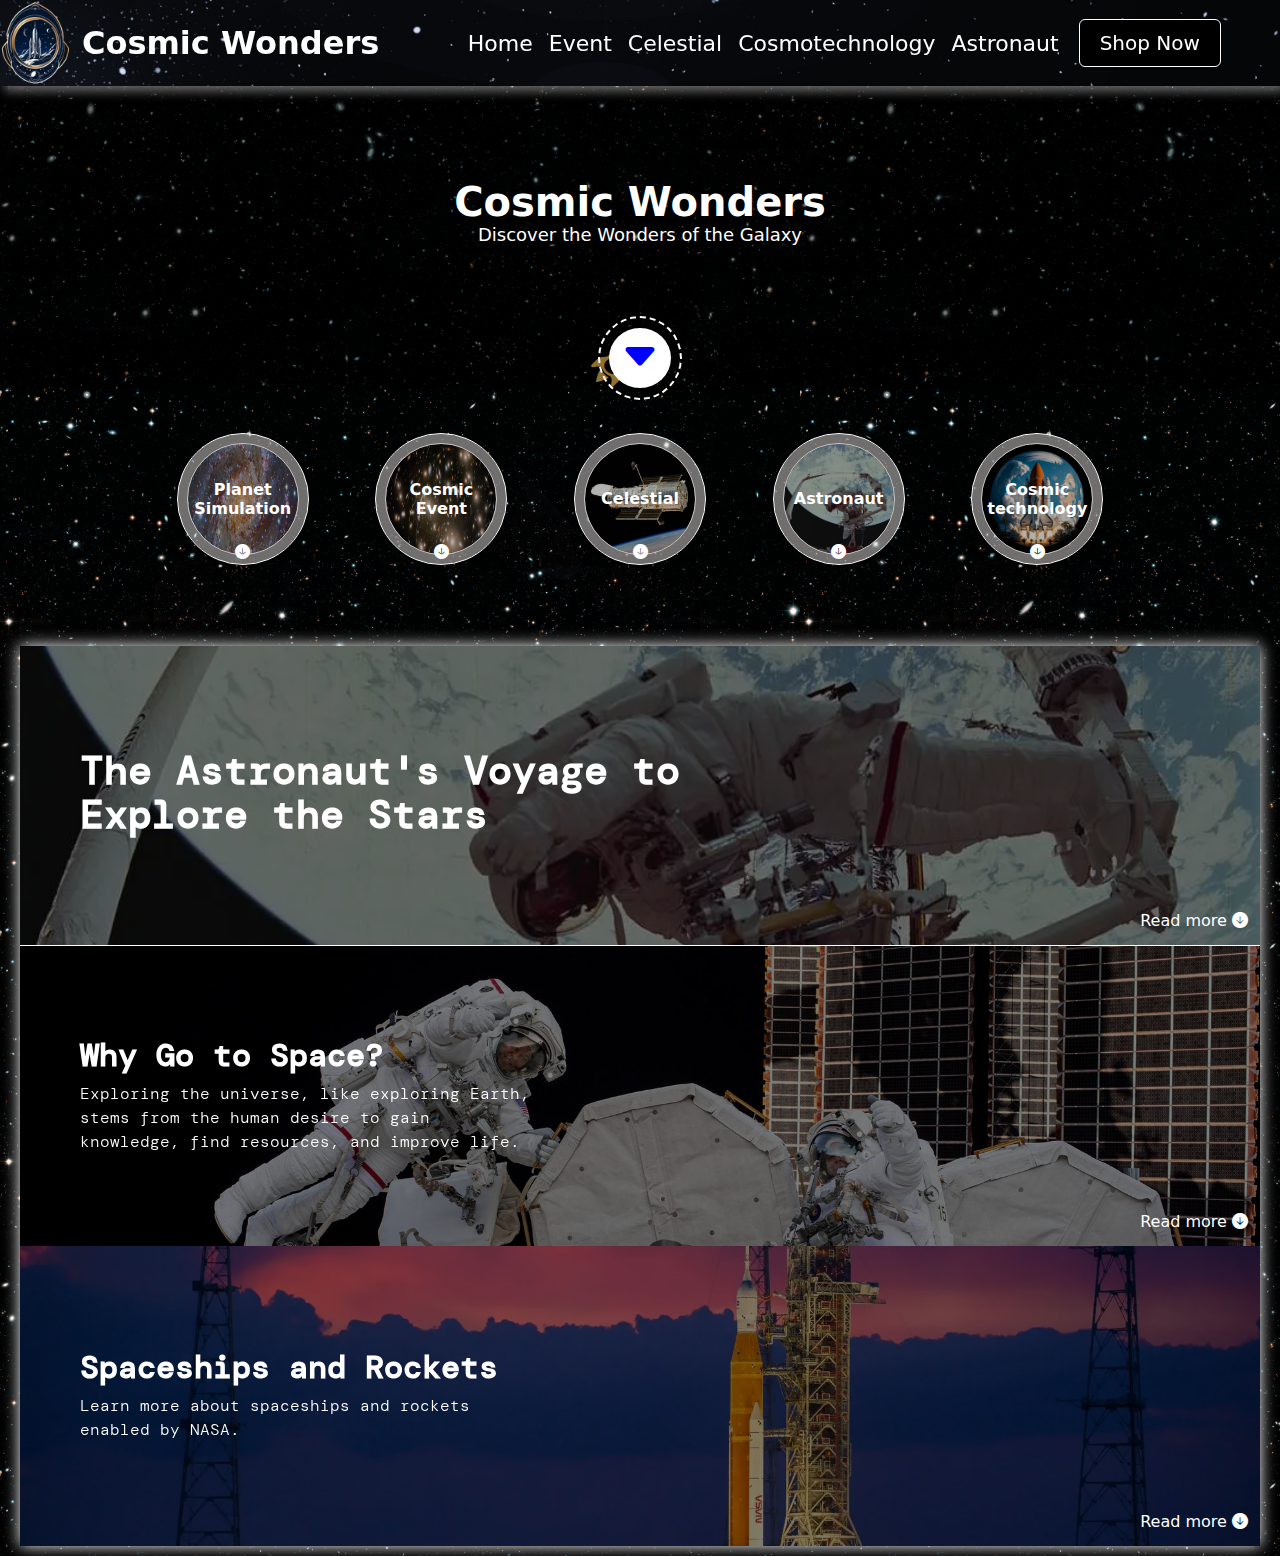
==== commit 12a36492: "Cụ của Final" ====
--- a/index.html
+++ b/index.html
@@ -18,7 +18,6 @@
   <link
     href="https://fonts.googleapis.com/css2?family=DM+Mono:ital,wght@0,300;0,400;0,500;1,300;1,400;1,500&display=swap"
     rel="stylesheet" />
-  <link rel="stylesheet" href="https://cdnjs.cloudflare.com/ajax/libs/font-awesome/6.0.0-beta3/css/all.min.css">
   <!--Web-logo-->
   <link rel="shortcut icon" type="image/x-icon" href="./assets/img/logo/weblogo.png" />
   <!-- css -->
@@ -42,7 +41,7 @@
         </button>
         <div class="collapse navbar-collapse" id="navbarSupportedContent">
           <hr class="split-header d-md-none d-block" />
-          <ul class="navbar-nav ms-lg-auto me-lg-0 me-auto">
+          <ul class="navbar-nav ms-lg-auto me-lg-0 me-auto ps-2~">
             <li class="nav-item">
               <a class="nav-link active" aria-current="page" href="#">Home</a>
             </li>
@@ -137,792 +136,14 @@
     <!-- finish general -->
 
     <!-- start Event -->
-    <div id="event" style="width: 100%;">
-      <h1 class="text-center">EVENTS</h1>
-      <hr>
-      <div id="bigbang" class="container-fluid mb-5">
-        <div class="bb_content container-fluid">
-          <div class="bb_content">
-            <div class="bb_header row text-start">
-              <div class="col-12">
-                <h2 class="m-0">Cosmic History</h2>
-                <div class="text1">Explore the origins of the universe and the monumental event that sparked the
-                  creation of everything we know today.</div>
-              </div>
-
-              <!-- Button Read More -->
-              <div class="col-12 mt-2">
-                <button class="btn btn-sm readMoreBtn" id="toggleBtn">
-                  Read More <i class="fas fa-chevron-down"></i> <!-- Add arrow icon -->
-                </button>
-              </div>
-            </div>
-
-            <div class="bb_body p-5 d-none" id="bbBody">
-              <div class="row">
-                <!-- Menu -->
-                <div class="col-12 col-md-3">
-                  <ul class="bb_menu_list">
-                    <li>Content</li>
-                    <li><a href="#uni_history">The Universe’s History</a></li>
-                    <li><a href="#cosmicInflation">Cosmic Inflation</a></li>
-                    <li><a href="#b_n">Big Bang and Nucleosynthesis</a></li>
-                    <li><a href="#recombination">Recombination</a></li>
-                    <li><a href="#darkAge">Dark Ages</a></li>
-                    <li><a href="#firstStar">First Stars</a></li>
-                    <li><a href="#reionization">Reionization</a></li>
-                    <li><a href="#theFuture">The Future</a></li>
-                  </ul>
-                </div>
-
-                <!-- Nội dung chính -->
-                <div class="col-12 col-md-9">
-                  <div class="row">
-                    <div id="uni_history">
-                      <h3>The Universe’s History</h3>
-                      <span>The origin, evolution, and nature of the universe have fascinated and confounded humankind
-                        for
-                        centuries. New ideas and major discoveries made during the 20th century transformed cosmology –
-                        the
-                        term for the way we conceptualize and study the universe – although much remains unknown. Here
-                        is
-                        the history of the universe according to cosmologists’ current theories.</span>
-                    </div>
-                  </div>
-
-                  <div class="row">
-                    <div id="cosmicInflation">
-                      <h3>Cosmic Inflation</h3>
-                      <span>Around 13.8 billion years ago, the universe expanded faster than the speed of light for a
-                        fraction of a second, a period called cosmic inflation. Scientists aren’t sure what came before
-                        inflation or what powered it. It’s possible that energy during this period was just part of the
-                        fabric of space-time. Cosmologists think inflation explains many aspects of the universe we
-                        observe
-                        today, like its flatness, or lack of curvature, on the largest scales. Inflation may have also
-                        magnified density differences that naturally occur on space’s smallest, quantum-level scales,
-                        which
-                        eventually helped form the universe’s large-scale structures.</span>
-                    </div>
-                  </div>
-
-                  <!-- Hình ảnh không lấn sang -->
-                  <div class="row">
-                    <div class="col-12 mt-5 mb-5">
-                      <img class="img-fluid" src="./assets/img/body/history.webp" alt="">
-                    </div>
-                  </div>
-
-                  <div class="row">
-                    <div id="b_n" class="col-12">
-                      <h3>Big Bang and Nucleosynthesis</h3>
-                      <span>When cosmic inflation stopped, the energy driving it transferred to matter
-                        and light –
-                        the big bang. One second after the big bang, the universe consisted of an extremely hot
-                        (18 billion
-                        degrees Fahrenheit or 10 billion degrees Celsius) primordial soup of light and
-                        particles. In the
-                        following minutes, an era called nucleosynthesis, protons and neutrons collided and
-                        produced the
-                        earliest elements – hydrogen, helium, and traces of lithium and beryllium. After five
-                        minutes, most of
-                        today’s helium had formed, and the universe had expanded and cooled enough that further
-                        element
-                        formation stopped. At this point, though, the universe was still too hot for the atomic
-                        nuclei of
-                        these elements to catch electrons and form complete atoms. The cosmos was opaque because
-                        a vast number
-                        of electrons created a sort of fog that scattered light.</span>
-                    </div>
-                  </div>
-
-                  <div class="row">
-                    <div id="recombination" class="col-12">
-                      <h3>Recombination</h3>
-                      <span>Around 380,000 years after the big bang, the universe had cooled enough that
-                        atomic
-                        nuclei could capture electrons, a period astronomers call the epoch of recombination.
-                        This had two
-                        major effects on the cosmos. First, with most electrons now bound into atoms, there were
-                        no longer
-                        enough free ones to completely scatter light, and the cosmic fog cleared. The universe
-                        became
-                        transparent, and for the first time, light could freely travel over great distances.
-                        Second, the
-                        formation of these first atoms produced its own light. This glow, still detectable
-                        today, is called
-                        the cosmic microwave background. It is the oldest light we can observe in the
-                        universe.</span>
-                    </div>
-                  </div>
-
-                  <div class="row mt-5 mb-5 text-center flex-column">
-                    <img alt="Heat map of the infant universe" class="img-fluid"
-                      src="./assets/img/body/recombination_img.png" alt="">
-                    <p class="imgNote">Heat map of the infant universe</p>
-                  </div>
-
-                  <div class="row">
-                    <div id="darkAge" class="col-12">
-                      <h3>Dark Ages</h3>
-                      <span>After the cosmic microwave background, the universe again became opaque at shorter
-                        wavelengths due
-                        to the absorbing effects of all those hydrogen atoms. For the next 200 million years the
-                        universe
-                        remained dark. There were no stars to shine. The cosmos at this point consisted of a sea
-                        of hydrogen
-                        atoms, helium, and trace amounts of heavier elements.</span>
-                    </div>
-                  </div>
-
-                  <div class="row">
-                    <div id="firstStar" class="col-12">
-                      <h3>First Stars</h3>
-                      <span>Gas was not uniformly distributed throughout the universe. Cooler areas of space were
-                        lumpier,
-                        with denser clouds of gas. As these clumps grew more massive, their gravity attracted
-                        additional
-                        matter. As they became denser, and more compact, the centers of these clumps became
-                        hotter – hot
-                        enough eventually that nuclear fusion occurred in their centers. These were the first
-                        stars. They were
-                        30 to 300 times more massive than our Sun and millions of times brighter. Over several
-                        hundred million
-                        years, the first stars collected into the first galaxies.</span>
-                    </div>
-                  </div>
-
-                  <div class="row">
-                    <div id="reionization" class="col-12">
-                      <h3>Reionization</h3>
-                      <span>At first, starlight couldn’t travel far because it was scattered by the relatively
-                        dense gas
-                        surrounding the first stars. Gradually, the ultraviolet light emitted by these stars
-                        broke down, or
-                        ionized, hydrogen atoms in the gas into their constituent electrons and protons. As this
-                        reionization
-                        progressed, starlight traveled farther, breaking up more and more hydrogen atoms. By the
-                        time the
-                        universe was 1 billion years old, stars and galaxies had transformed nearly all this
-                        gas, making the
-                        universe transparent to light as we see it today.</span>
-                    </div>
-                  </div>
-
-                  <div class="row">
-                    <div id="theFuture" class="col-12">
-                      <h3>The Future</h3>
-                      <span>For many years, scientists thought the universe’s current expansion was slowing down.
-                        But in fact,
-                        cosmic expansion is speeding up. In 1998, astronomers found that certain supernovae,
-                        bright stellar
-                        explosions, were fainter than expected. They concluded this could only happen if the
-                        supernovae had
-                        moved farther away, at a faster rate than predicted.<br>
-                        Scientists suspect a mysterious substance they call dark energy is accelerating
-                        expansion. Future
-                        research may yield new surprises, but cosmologists suggest it’s likely the universe will
-                        continue to
-                        expand forever.</span>
-                    </div>
-                  </div>
-                </div>
-              </div>
-            </div>
-          </div>
-        </div>
-      </div>
-
-      <div id="bigbang" class="container-fluid mb-5">
-        <div class="bb_content container-fluid">
-          <div class="bb_content">
-            <div class="bb_header_bl row text-start">
-              <div class="col-12">
-                <h2 class="m-0">Black Holes</h2>
-                <div class="text1">Explore the mysteries of black holes and the monumental forces that shape the
-                  universe as we know it.</div>
-              </div>
-
-
-              <!-- Button Read More -->
-              <div class="col-12 mt-2">
-                <button class="btn btn-sm readMoreBtn" id="toggleBtn2">
-                  Read More <i class="fas fa-chevron-down"></i> <!-- Add arrow icon -->
-                </button>
-              </div>
-            </div>
-
-            <div class="bb_body p-5 d-none" id="bbBody2">
-              <div class="row">
-                <!-- Menu -->
-                <div class="col-12 col-md-3">
-                  <ul class="bb_menu_list">
-                    <li>Content</li>
-                    <li><a href="#uni_history">The Universe’s History</a></li>
-                    <li><a href="#cosmicInflation">Cosmic Inflation</a></li>
-                    <li><a href="#b_n">Big Bang and Nucleosynthesis</a></li>
-                    <li><a href="#recombination">Recombination</a></li>
-                    <li><a href="#darkAge">Dark Ages</a></li>
-                    <li><a href="#firstStar">First Stars</a></li>
-                    <li><a href="#reionization">Reionization</a></li>
-                    <li><a href="#theFuture">The Future</a></li>
-                  </ul>
-                </div>
-
-                <!-- Nội dung chính -->
-                <div class="col-12 col-md-9">
-                  <div class="row">
-                    <div id="uni_history">
-                      <h3>The Universe’s History</h3>
-                      <span>The origin, evolution, and nature of the universe have fascinated and confounded humankind
-                        for
-                        centuries. New ideas and major discoveries made during the 20th century transformed cosmology –
-                        the
-                        term for the way we conceptualize and study the universe – although much remains unknown. Here
-                        is
-                        the history of the universe according to cosmologists’ current theories.</span>
-                    </div>
-                  </div>
-
-                  <div class="row">
-                    <div id="cosmicInflation">
-                      <h3>Cosmic Inflation</h3>
-                      <span>Around 13.8 billion years ago, the universe expanded faster than the speed of light for a
-                        fraction of a second, a period called cosmic inflation. Scientists aren’t sure what came before
-                        inflation or what powered it. It’s possible that energy during this period was just part of the
-                        fabric of space-time. Cosmologists think inflation explains many aspects of the universe we
-                        observe
-                        today, like its flatness, or lack of curvature, on the largest scales. Inflation may have also
-                        magnified density differences that naturally occur on space’s smallest, quantum-level scales,
-                        which
-                        eventually helped form the universe’s large-scale structures.</span>
-                    </div>
-                  </div>
-
-                  <!-- Hình ảnh không lấn sang -->
-                  <div class="row">
-                    <div class="col-12 mt-5 mb-5">
-                      <img class="img-fluid" src="./assets/img/body/history.webp" alt="">
-                    </div>
-                  </div>
-
-                  <div class="row">
-                    <div id="b_n" class="col-12">
-                      <h3>Big Bang and Nucleosynthesis</h3>
-                      <span>When cosmic inflation stopped, the energy driving it transferred to matter
-                        and light –
-                        the big bang. One second after the big bang, the universe consisted of an extremely hot
-                        (18 billion
-                        degrees Fahrenheit or 10 billion degrees Celsius) primordial soup of light and
-                        particles. In the
-                        following minutes, an era called nucleosynthesis, protons and neutrons collided and
-                        produced the
-                        earliest elements – hydrogen, helium, and traces of lithium and beryllium. After five
-                        minutes, most of
-                        today’s helium had formed, and the universe had expanded and cooled enough that further
-                        element
-                        formation stopped. At this point, though, the universe was still too hot for the atomic
-                        nuclei of
-                        these elements to catch electrons and form complete atoms. The cosmos was opaque because
-                        a vast number
-                        of electrons created a sort of fog that scattered light.</span>
-                    </div>
-                  </div>
-
-                  <div class="row">
-                    <div id="recombination" class="col-12">
-                      <h3>Recombination</h3>
-                      <span>Around 380,000 years after the big bang, the universe had cooled enough that
-                        atomic
-                        nuclei could capture electrons, a period astronomers call the epoch of recombination.
-                        This had two
-                        major effects on the cosmos. First, with most electrons now bound into atoms, there were
-                        no longer
-                        enough free ones to completely scatter light, and the cosmic fog cleared. The universe
-                        became
-                        transparent, and for the first time, light could freely travel over great distances.
-                        Second, the
-                        formation of these first atoms produced its own light. This glow, still detectable
-                        today, is called
-                        the cosmic microwave background. It is the oldest light we can observe in the
-                        universe.</span>
-                    </div>
-                  </div>
-
-                  <div class="row mt-5 mb-5 text-center flex-column">
-                    <img alt="Heat map of the infant universe" class="img-fluid"
-                      src="./assets/img/body/recombination_img.png" alt="">
-                    <p class="imgNote">Heat map of the infant universe</p>
-                  </div>
-
-                  <div class="row">
-                    <div id="darkAge" class="col-12">
-                      <h3>Dark Ages</h3>
-                      <span>After the cosmic microwave background, the universe again became opaque at shorter
-                        wavelengths due
-                        to the absorbing effects of all those hydrogen atoms. For the next 200 million years the
-                        universe
-                        remained dark. There were no stars to shine. The cosmos at this point consisted of a sea
-                        of hydrogen
-                        atoms, helium, and trace amounts of heavier elements.</span>
-                    </div>
-                  </div>
-
-                  <div class="row">
-                    <div id="firstStar" class="col-12">
-                      <h3>First Stars</h3>
-                      <span>Gas was not uniformly distributed throughout the universe. Cooler areas of space were
-                        lumpier,
-                        with denser clouds of gas. As these clumps grew more massive, their gravity attracted
-                        additional
-                        matter. As they became denser, and more compact, the centers of these clumps became
-                        hotter – hot
-                        enough eventually that nuclear fusion occurred in their centers. These were the first
-                        stars. They were
-                        30 to 300 times more massive than our Sun and millions of times brighter. Over several
-                        hundred million
-                        years, the first stars collected into the first galaxies.</span>
-                    </div>
-                  </div>
-
-                  <div class="row">
-                    <div id="reionization" class="col-12">
-                      <h3>Reionization</h3>
-                      <span>At first, starlight couldn’t travel far because it was scattered by the relatively
-                        dense gas
-                        surrounding the first stars. Gradually, the ultraviolet light emitted by these stars
-                        broke down, or
-                        ionized, hydrogen atoms in the gas into their constituent electrons and protons. As this
-                        reionization
-                        progressed, starlight traveled farther, breaking up more and more hydrogen atoms. By the
-                        time the
-                        universe was 1 billion years old, stars and galaxies had transformed nearly all this
-                        gas, making the
-                        universe transparent to light as we see it today.</span>
-                    </div>
-                  </div>
-
-                  <div class="row">
-                    <div id="theFuture" class="col-12">
-                      <h3>The Future</h3>
-                      <span>For many years, scientists thought the universe’s current expansion was slowing down.
-                        But in fact,
-                        cosmic expansion is speeding up. In 1998, astronomers found that certain supernovae,
-                        bright stellar
-                        explosions, were fainter than expected. They concluded this could only happen if the
-                        supernovae had
-                        moved farther away, at a faster rate than predicted.<br>
-                        Scientists suspect a mysterious substance they call dark energy is accelerating
-                        expansion. Future
-                        research may yield new surprises, but cosmologists suggest it’s likely the universe will
-                        continue to
-                        expand forever.</span>
-                    </div>
-                  </div>
-                </div>
-              </div>
-            </div>
-          </div>
-        </div>
-      </div>
-    </div>
+    <div id="event"></div>
     <!-- finish Event -->
 
     <!-- start Celestial -->
-    <div id="celestial"
-    class="container title-summary rounded min-vh-100"
-    style="background-color: rgba(224, 217, 217, 0.5); max-width: 100%"
-  >
-    <div class="row">
-      <h1
-        class="mt-5 mb-5 text-center"
-        style="color: white; font-weight: 700;"
-      >
-        Stars Stories
-      </h1>
-      <div class="col-md-3 mb-2 sticky-filter" id="filter-section">
-        <div class="card m-auto">
-          <div
-            class="card-header d-flex justify-content-between align-items-center"
-          >
-            <span style="font-weight: 500; font-size: 15px"
-              >Which star and planet do you want to explore?</span
-            >
-            <button
-              class="navbar-toggler"
-              type="button"
-              data-bs-toggle="collapse"
-              data-bs-target="#navbarSupportedStar"
-              aria-controls="navbarSupportedStar"
-              aria-expanded="false"
-              aria-label="Toggle navigation"
-            >
-              <i
-                class="bi bi-filter-square-fill"
-                style="font-size: 20px"
-              ></i>
-            </button>
-          </div>
-          <div class="card-body">
-            <input
-              type="text"
-              class="form-control mb-3"
-              placeholder="Search"
-              id="search-input"
-            />
-            <ul class="list-unstyled collapse" id="navbarSupportedStar">
-              <li class="mb-2">
-                <input
-                  class="form-check-input"
-                  type="checkbox"
-                  id="planet"
-                />
-                <label class="form-check-label" for="planet"
-                  >Planet</label
-                >
-              </li>
-              <li class="mb-2">
-                <input
-                  class="form-check-input"
-                  type="checkbox"
-                  id="stars"
-                />
-                <label class="form-check-label" for="stars"
-                  >Stars</label
-                >
-              </li>
-            </ul>
-          </div>
-        </div>
-      </div>
-      <div class="col-md-9">
-        <div class="row">
-          <p id="no-result-message" style="display: none; color: red;">Dữ liệu bạn đang tìm kiếm không tìm thấy hoặc đang cập nhật</p>
-          <!-- Article 1 -->
-          <div class="col-md-4 mb-3">
-            <div class="card card-content star">
-              <img
-                src="./textures/jupiter.jpg"
-                class="card-img-top"
-                alt="..."
-              />
-              <div class="card-body">
-                <h5 class="card-title">
-                  Sao hỏa
-                </h5>
-                <p class="card-text">
-                  Astronomers have directed NASA's James Webb Space
-                  Telescope to examine the outskirts of our Milky Way
-                  galaxy...test cái xem nó để 3 ròng được không thêm tí nữa đi
-                </p>
-                <a
-                  href="#"
-                  class="btn btn-primary btn-content-readmore"
-                  data-bs-toggle="modal"
-                  data-bs-target="#titleDetailModal"
-                  >Read More</a
-                >
-                <hr class="my-2" />
-                <p class="card-text text-end">
-                  <small class="text-muted">Article - 1 week ago</small>
-                </p>
-              </div>
-            </div>
-          </div>
-          <!-- Article 2 -->
-          <div class="col-md-4 mb-3">
-            <div class="card card-content star">
-              <img
-                src="./textures/earth.webp"
-                class="card-img-top"
-                alt="..."
-              />
-              <div class="card-body">
-                <h5 class="card-title">
-                  Sao thổ
-                </h5>
-                <p class="card-text">
-                  Astronomers have directed NASA's James Webb Space
-                  Telescope to examine the outskirts of our Milky Way
-                  galaxy...
-                </p>
-                <a
-                  href="#"
-                  class="btn btn-primary btn-content-readmore"
-                  data-bs-toggle="modal"
-                  data-bs-target="#titleDetailModal"
-                  >Read More</a
-                >
-                <hr class="my-2" />
-                <p class="card-text text-end">
-                  <small class="text-muted">Article - 1 week ago</small>
-                </p>
-              </div>
-            </div>
-          </div>
-          <!-- Article 3 -->
-          <div class="col-md-4 mb-3">
-            <div class="card card-content star">
-              <img
-                src="./textures/mars.png"
-                class="card-img-top"
-                alt="..."
-              />
-              <div class="card-body">
-                <h5 class="card-title">
-                  Sao Kim
-                </h5>
-                <p class="card-text">
-                  Astronomers have directed NASA's James Webb Space
-                  Telescope to examine the outskirts of our Milky Way
-                  galaxy...
-                </p>
-                <a
-                  href="#"
-                  class="btn btn-primary btn-content-readmore"
-                  data-bs-toggle="modal"
-                  data-bs-target="#titleDetailModal"
-                  >Read More</a
-                >
-                <hr class="my-2" />
-                <p class="card-text text-end">
-                  <small class="text-muted">Article - 1 week ago</small>
-                </p>
-              </div>
-            </div>
-          </div>
-          <!-- Article 4 -->
-          <div class="col-md-4 mb-3">
-            <div class="card card-content planet">
-              <img
-                src="./textures/neptune.jpg"
-                class="card-img-top"
-                alt="..."
-              />
-              <div class="card-body">
-                <h5 class="card-title">
-                  Trái đất
-                </h5>
-                <p class="card-text">
-                  Astronomers have directed NASA's James Webb Space
-                  Telescope to examine the outskirts of our Milky Way
-                  galaxy...
-                </p>
-                <a
-                  href="#"
-                  class="btn btn-primary btn-content-readmore"
-                  data-bs-toggle="modal"
-                  data-bs-target="#titleDetailModal"
-                  >Read More</a
-                >
-                <hr class="my-2" />
-                <p class="card-text text-end">
-                  <small class="text-muted">Article - 1 week ago</small>
-                </p>
-              </div>
-            </div>
-          </div>
-          <!-- Article 5 -->
-          <div class="col-md-4 mb-3">
-            <div class="card card-content planet">
-              <img
-                src="./textures/neptune.jpg"
-                class="card-img-top"
-                alt="..."
-              />
-              <div class="card-body">
-                <h5 class="card-title">
-                  Mặt trăng
-                </h5>
-                <p class="card-text">
-                  Astronomers have directed NASA's James Webb Space
-                  Telescope to examine the outskirts of our Milky Way
-                  galaxy...
-                </p>
-                <a
-                  href="#"
-                  class="btn btn-primary btn-content-readmore"
-                  data-bs-toggle="modal"
-                  data-bs-target="#titleDetailModal"
-                  >Read More</a
-                >
-                <hr class="my-2" />
-                <p class="card-text text-end">
-                  <small class="text-muted">Article - 1 week ago</small>
-                </p>
-              </div>
-            </div>
-          </div>
-          <!-- Article 6 -->
-          <div class="col-md-4 mb-3">
-            <div class="card card-content planet">
-              <img
-                src="./textures/neptune.jpg"
-                class="card-img-top"
-                alt="..."
-              />
-              <div class="card-body">
-                <h5 class="card-title">
-                  Mặt Người
-                </h5>
-                <p class="card-text">
-                  Astronomers have directed NASA's James Webb Space
-                  Telescope to examine the outskirts of our Milky Way
-                  galaxy...
-                </p>
-                <a
-                  href="#"
-                  class="btn btn-primary btn-content-readmore"
-                  data-bs-toggle="modal"
-                  data-bs-target="#titleDetailModal"
-                  >Read More</a
-                >
-                <hr class="my-2" />
-                <p class="card-text text-end">
-                  <small class="text-muted">Article - 1 week ago</small>
-                </p>
-              </div>
-            </div>
-          </div>
-        </div>
-        <!-- phân trang -->
-        <nav aria-label="Page navigation example" id="pagination">
-          <ul class="pagination justify-content-end"></ul>
-        </nav>
-      </div>
-    </div>
-
-    <!-- model chi tiết bài viết  -->
-    <div
-      class="modal fade"
-      id="titleDetailModal"
-      tabindex="-1"
-      aria-labelledby="titleDetailModalLabel"
-      aria-hidden="true"
-    >
-      <div class="modal-dialog modal-fullscreen">
-        <div class="modal-content title-summary-modal">
-          <div class="modal-header">
-            <h5 class="modal-title" id="titleDetailModalLabel">
-              Chi tiết bài viết
-            </h5>
-            <button
-              type="button"
-              class="btn-close"
-              data-bs-dismiss="modal"
-              aria-label="Close"
-            ></button>
-          </div>
-          <div class="modal-body">
-            <div class="container title-detail">
-              <div class="image-container">
-                <img
-                  src="./assets/img/slider/header_img(5).png"
-                  alt="Sao Thổ"
-                />
-                <div class="title-img">
-                  <div class="title-img-1">SAO THỔ</div>
-                  <div class="title-img-2">
-                    Sao Thổ là hành tinh thứ sáu tính từ Mặt trời và là hành
-                    tinh lớn thứ hai trong hệ mặt trời. Nó được bao quanh
-                    bởi những vành đai tuyệt đẹp.
-                  </div>
-                </div>
-              </div>
-              <div class="row">
-                <div class="col-md-12">
-                  <h2 class="section-title">Ngày phát hiện</h2>
-                  <p class="content">
-                    Sao Thổ đã được con người biết đến từ thời cổ đại, nhờ
-                    vào việc quan sát bầu trời bằng mắt thường. Các nhà
-                    thiên văn học cổ đại như Ptolemy và những người Hy Lạp
-                    đã nhận diện và ghi lại sự tồn tại của Sao Thổ. Tuy
-                    nhiên, Sao Thổ không được "phát hiện" dưới dạng hành
-                    tinh riêng biệt mà là một thiên thể đã được quan sát và
-                    nghiên cứu từ rất lâu. Việc nghiên cứu chi tiết hơn về
-                    Sao Thổ bắt đầu từ thế kỷ 17, khi Galileo Galilei lần
-                    đầu tiên quan sát Sao Thổ bằng kính viễn vọng vào năm
-                    1610.
-                  </p>
-                </div>
-              </div>
-              <div class="row">
-                <div class="col-md-12">
-                  <h2 class="section-title">Kích thước</h2>
-                  <p class="content">
-                    Sao Thổ là hành tinh lớn thứ hai trong Hệ Mặt Trời sau
-                    Sao Mộc, với đường kính khoảng 120,536 km. Khối lượng
-                    của Sao Thổ cũng lớn hơn Trái Đất rất nhiều, gấp khoảng
-                    95 lần. Tuy nhiên, Sao Thổ lại có mật độ rất thấp, chỉ
-                    bằng 0.687 lần mật độ nước, có nghĩa là nếu có thể đặt
-                    Sao Thổ vào một hồ nước khổng lồ, nó sẽ nổi.
-                  </p>
-                </div>
-              </div>
-              <div class="row">
-                <div class="col-md-12">
-                  <h2 class="section-title">Khí quyển</h2>
-                  <p class="content">
-                    Khí quyển của Sao Thổ chủ yếu bao gồm hydro (khoảng 96%)
-                    và heli (khoảng 3%), giống như nhiều hành tinh khí khổng
-                    lồ khác. Bên cạnh đó, nó còn chứa các hợp chất nhỏ khác
-                    như methane, amonia, và hơi nước. Khí quyển của Sao Thổ
-                    có các dải mây tương tự như Sao Mộc, tuy nhiên, chúng
-                    không rõ nét và dễ nhận thấy như Sao Mộc do lớp mây dày
-                    hơn và ít rối loạn hơn.
-                  </p>
-                </div>
-              </div>
-              <div class="row">
-                <div class="col-md-12">
-                  <h2 class="section-title">
-                    Khoảng cách từ Mặt Trời và Trái Đất
-                  </h2>
-                  <p class="content">
-                    Sao Thổ cách Mặt Trời khoảng 1.4 tỷ km (9.5 đơn vị thiên
-                    văn - AU), tùy thuộc vào vị trí trên quỹ đạo của nó.
-                    Khoảng cách giữa Sao Thổ và Trái Đất thay đổi tùy theo
-                    vị trí của hai hành tinh trên quỹ đạo của mình, nhưng
-                    khoảng cách trung bình là khoảng 1.2 tỷ km.
-                  </p>
-                </div>
-              </div>
-              <div class="row">
-                <div class="col-md-12">
-                  <h2 class="section-title">
-                    Các chi tiết quan trọng khác
-                  </h2>
-                  <p class="content">
-                    Vòng đai: Sao Thổ nổi tiếng với hệ thống vòng đai tuyệt
-                    đẹp, chủ yếu được tạo thành từ bằng và đãi. Những vòng
-                    đai này trải dài hàng ngàn km, nhưng chỉ dày vài chục
-                    mét.
-                  </p>
-                  <p class="content">
-                    Mặt trăng: Sao Thổ có ít nhất 83 mặt trăng được xác
-                    nhận, trong đó lớn nhất là Titan, mặt trăng lớn thứ hai
-                    trong Hệ Mặt Trời. Titan có một bầu khí quyển dày và có
-                    các chất hóa học giống với những gì có thể hình thành sự
-                    sống.
-                  </p>
-                  <p class="content">
-                    Quỹ đạo và chu kỳ quay: Một năm trên Sao Thổ (tức thời
-                    gian sao Thổ quay quanh Mặt Trời) kéo dài khoảng 29.5
-                    năm Trái Đất. Tuy nhiên, một ngày trên Sao Thổ (tức thời
-                    gian sao Thổ tự quay quanh trục của nó) chỉ dài khoảng
-                    10 giờ 33 phút.
-                  </p>
-                </div>
-              </div>
-            </div>
-          </div>
-        </div>
-      </div>
-    </div>
-    <!-- kết thúc chi tiết bài viết -->
-    </div>
-  <!-- finish Celestial -->
-
-    <!-- start Astronaut -->
+
+
+    <!-- finish Celestial -->
+    <!-- start Cosmic-technology & start Astronaut -->
     <div class=" mt-5" id="astronaut">
       <div class="astronaut-header-1 p-relative start">
         <div class="overlay"></div>
@@ -1191,12 +412,12 @@
               </div>
             </div>
           </div>
-          <div class="col-12">
+          <div class="stations col-12">
             <h2>Space Stations</h2>
             <span>From low Earth orbit to the Moon, these space stations are the ultimate homes away from home.</span>
             <div class="row center justify-content-between mt-5">
-              <div class="col-xl-3 col-12 d-flex flex-column p-0">
-                <img class="img-5" src="./assets/img/body/station-1.webp" alt="">
+              <div class="p-1 col-xl-4 col-md-6 col-md-6 col-12 d-flex flex-column p-0">
+                <img class="img-fluid" src="./assets/img/body/station-1.webp" alt="">
                 <h5>International Space Station</h5>
                 <span>Humanity's home and laboratory off Earth.</span>
                 <a class="readmore2" data-bs-toggle="modal" data-bs-target="#stationModal"
@@ -1204,8 +425,8 @@
                   data-bs-content="The International Space Station (ISS) is a habitable artificial satellite that orbits Earth. It serves as a microgravity and space environment research laboratory in which scientific research is conducted in astrobiology, astronomy, meteorology, and other fields.">Read
                   more <i class="bi bi-arrow-down-circle-fill"></i></a>
               </div>
-              <div class="col-xl-3 col-12 d-flex flex-column p-0">
-                <img class="img-5" src="./assets/img/body/station-2.webp" alt="">
+              <div class="p-1 col-xl-4 col-md-6 col-12 d-flex flex-column p-0">
+                <img class="img-fluid" src="./assets/img/body/station-1.webp" alt="">
                 <h5>Tiangong Space Station</h5>
                 <span>China's modular space station.</span>
                 <a class="readmore2" data-bs-toggle="modal" data-bs-target="#stationModal"
@@ -1213,8 +434,8 @@
                   data-bs-content="The Tiangong space station is a modular space station being constructed in low Earth orbit by China. It will be able to accommodate three astronauts and be operational for at least ten years.">Read
                   more <i class="bi bi-arrow-down-circle-fill"></i></a>
               </div>
-              <div class="col-xl-3 col-12 d-flex flex-column p-0">
-                <img class="img-5" src="./assets/img/body/station-3.webp" alt="">
+              <div class="p-1 col-xl-4 col-md-6 col-12 d-flex flex-column p-0">
+                <img class="img-fluid" src="./assets/img/body/station-1.webp" alt="">
                 <h5>Skylab</h5>
                 <span>The first American space station.</span>
                 <a class="readmore2" data-bs-toggle="modal" data-bs-target="#stationModal" data-bs-title="Skylab"
@@ -1269,7 +490,6 @@
       integrity="sha384-0pUGZvbkm6XF6gxjEnlmuGrJXVbNuzT9qBBavbLwCsOGabYfZo0T0to5eqruptLy"
       crossorigin="anonymous"></script>
     <script src="./js/index.js"></script>
-    <script src="./js/events.js"></script>
     <script src="./js/star.js"></script>
 </body>
 
--- a/css/index.css
+++ b/css/index.css
@@ -513,245 +513,83 @@
 /* font-family: "DM Mono", monospace; */
 /* maincontent-end */   
 
-/*------------------------------------------------------- Event ------------------------------------------------------------*/
-#bigbang {
-  padding: 0 50px;
-  margin-top: 50px;
-}
-
-.bb_content {
-  background-color: var(--transparent-color);
-  box-shadow: 0 0 25px rgb(255, 255, 255);
-  padding: 0;
-  display: flex;
-  flex-direction: column;
-  justify-content: center;
-  align-items: center;
-  width: 100%;
-}
-
-
-.bb_header {
-  border-top-left-radius: 5px;
-  border-top-right-radius: 5px;
-  width: 100%;
-  padding: 50px 10px;
-  background: url('/assets/img/body/bb-bg.webp') center center/ cover no-repeat;
-  position: relative;
-}
-
-.bb_header_bl {
-  border-top-left-radius: 5px;
-  border-top-right-radius: 5px;
-  width: 100%;
-  padding: 50px 10px;
-  background: url('/assets/img/body/hoden.webp') center center/ cover no-repeat;
-  position: relative;
-}
-
-.bb_content h2 {
-  font-size: 54px;
-  text-align: left;
-  padding: 12px;
-}
-
-.bb_menu_list {
-  border-left: 1px solid #ffffff;
-  padding-left: 20px;
-  position: sticky;
-  top: 50px;
-  margin-top: 25px;  
-}
-
-.bb_menu_list>:first-child {
-  font-size: 24px;
-  font-weight: 600;
-}
-
-.bb_menu_list li a {
-  position: relative;
-  color: white !important;;
-  text-decoration: none;
-}
-
-.bb_menu_list li a::after {
-  content: "";
-  position: absolute;
-  left: 0;
-  bottom: 0;
-  width: 0;
-  height: 1px;
-  background-color: #ffffff;
-  transition: width 0.3s ease;
-}
-
-.bb_menu_list li a:hover::after {
-  width: 100%;
-}
-
-.text1 {
-  margin-left: 20px;
-  margin-bottom: 20px;
-}
-
-.bb_body h3 {
-  padding: 24px 0;
-}
-
-.readMoreBtn {
-  font-size: 20px;
-  /* Smaller font size */
-  position: absolute;
-  bottom: 25px;
-  right: 25px;
-  color: #ffffff;
-  /* Text color */
-
-}
-
-.readMoreBtn i {
-  margin-left: 5px;
-  /* Add space between text and icon */
-  transition: transform 0.3s ease;
-}
-
-/* Hover effect for arrow */
-.readMoreBtn:hover i {
-  transform: translateY(5px);
-  /* Move the arrow down by 5px on hover */
-}
-
-/* font-family: "DM Mono", monospace; */
-/* maincontent-end */
-
-
-
-@media (min-width: 300px) and (max-width: 399px) {
-  #bigbang {
-    padding: 0;
-    font-size: 15px;
-  }
-
-  .bb_content h2{
-    font-size: 40px;
-  }
-
-  .text1 {
-    width: 210px;
-    margin-left: 15px;
-  }
-}
-
-@media (min-width: 400px){
-  #bigbang {
-    padding: 0;
-
-  }
-
-  .text1 {
-    width: 300px;
-  }
-}
-
-@media (min-width: 520px) {
-  #bigbang {
-    padding: 0;
-  }
-
-  .text1 {
-    width: 400px;
-  }
-}
-
-
-@media (min-width: 700px) {
-  .text1 {
-    width: 450px;
-  }
-}
-
-/*--------------------------------------------------------- End Event -------------------------------------------------------------*/
-
-
 /*------------------------------------------------------- star and planet ---------------------------------------------------------*/
 
-
-.card-text {
-  display: -webkit-box;
-  -webkit-box-orient: vertical;
-  -webkit-line-clamp: 3;
-  overflow: hidden;
-  text-overflow: ellipsis;
-}
 @media (min-width: 768px) and (max-width: 1200px) {
-  .card-title {
-    font-size: 16px;
-  }
-
-  .card-text {
-    display: -webkit-box;
-    -webkit-box-orient: vertical;
-    -webkit-line-clamp: 2;
-    overflow: hidden;
-    text-overflow: ellipsis;
-    font-size: 14px;
-  }
-
-  .btn-content-readmore {
-    font-size: 10px;
-  }
-}
+    .card-title {
+        font-size: 16px; 
+      }
+    
+    .card-text {
+        display: -webkit-box;
+        -webkit-box-orient: vertical;
+        -webkit-line-clamp: 2; 
+        overflow: hidden;
+        text-overflow: ellipsis; 
+        font-size: 14px; 
+      }
+    .btn-content-readmore {
+        font-size: 10px;
+    }
+}
+
+
 
 @media (max-width: 412px) {
-  .card-content {
-    flex-direction: column;
-  }
-
-  .card-img-top {
+    .card-content {
+      flex-direction: column; 
+    }
+  
+    .card-img-top {
+      width: 100%; 
+      object-fit: cover; 
+      border-radius: 5px; 
+    }
+  
+    .card-body {
+      padding: 15px;
+      width: 100%;
+    }
+  
+    .card-title {
+      font-size: 16px;
+    }
+  
+    .card-text {
+      display: -webkit-box;
+      -webkit-box-orient: vertical;
+      -webkit-line-clamp: 2; 
+      overflow: hidden;
+      text-overflow: ellipsis; 
+      font-size: 14px; 
+    }
+    
+  }
+
+.card-text small{
+  font-family: "DM Mono", monospace; 
+
+}
+.image-container {
+    position: relative;
     width: 100%;
-    object-fit: cover;
-    border-radius: 5px;
-  }
-
-  .card-body {
-    padding: 15px;
+    margin-bottom: 20px;
+}
+
+.image-container img {
     width: 100%;
-  }
-
-  .card-title {
-    font-size: 16px;
-  }
-
-  .card-text {
-    display: -webkit-box;
-    -webkit-box-orient: vertical;
-    -webkit-line-clamp: 2;
-    overflow: hidden;
-    text-overflow: ellipsis;
-    font-size: 14px;
-  }
-}
-
-.image-container {
-  position: relative;
-  width: 100%;
-  margin-bottom: 20px;
-}
-
-.image-container img {
-  width: 100%;
-  height: auto;
-  opacity: 0.8;
+    height: auto;
+    opacity: 0.8;
 }
 
 .title-img {
-  position: absolute;
-  top: 15%;
-  left: 50%;
-  transform: translate(-47%, -50%);
-  color: white;
-  text-shadow: 2px 2px 4px black;
-  width: 80%;
+    position: absolute;
+    top: 15%;
+    left: 50%;
+    transform: translate(-47%, -50%);
+    color: white;
+    text-shadow: 2px 2px 4px black;
+    width: 80%;
 }
 
 .title-img-1 {
@@ -762,20 +600,21 @@
   width: 70%;
 }
 .section-title {
-  font-size: 28px;
-  font-weight: 700;
-  margin-bottom: 10px;
-  color: black;
+    font-size: 28px;
+    font-weight: 700;
+    margin-bottom: 10px;
+    color: black;
 }
 
 .content {
-  line-height: 1.6;
-  color: black;
+    line-height: 1.6;
+    color: black;
+    animation: wave 0.1s linear infinite;
 }
 
 .title-summary-modal {
   width: 100%;
-  max-width: 90%;
+  max-width: 90%; 
   height: auto;
   margin: auto;
 }
@@ -789,14 +628,15 @@
   color: black;
 }
 
+
 @media (max-width: 1000px) and (min-width: 475px) {
   .title-img {
-    top: 35%;
-    left: 50%;
+      top: 35%; 
+      left: 50%;
   }
 
   .title-img-1 {
-    font-size: 24px;
+      font-size: 24px;
   }
   .title-img-2 {
     font-size: 12px;
@@ -806,12 +646,12 @@
 
 @media (max-width: 474px) and (min-width: 310px) {
   .title-img {
-    top: 40%;
-    left: 50%;
+      top: 40%; 
+      left: 50%;
   }
 
   .title-img-1 {
-    font-size: 16px;
+      font-size: 16px;
   }
   .title-img-2 {
     font-size: 10px;
@@ -819,19 +659,7 @@
   }
 }
 
-@media (max-width: 309px) {
-  .title-img {
-    display: none;
-  }
-}
-
-.highlight {
-  background-color: yellow;
-  font-weight: bold;
-}
-
 /*---------------------------------------------- finish css star and planet------------------------------------------------- */
-
 
 /*---------------------------------------------- start css astronaut------------------------------------------------- */
 #astronaut{
@@ -952,6 +780,9 @@
 .text-justify{
   text-align: justify!important;
 }
+/* .stations span{
+  height: 50px;
+} */
 /* xs */
 @media screen and (max-width:576px){
 .astronaut-header-4 span,
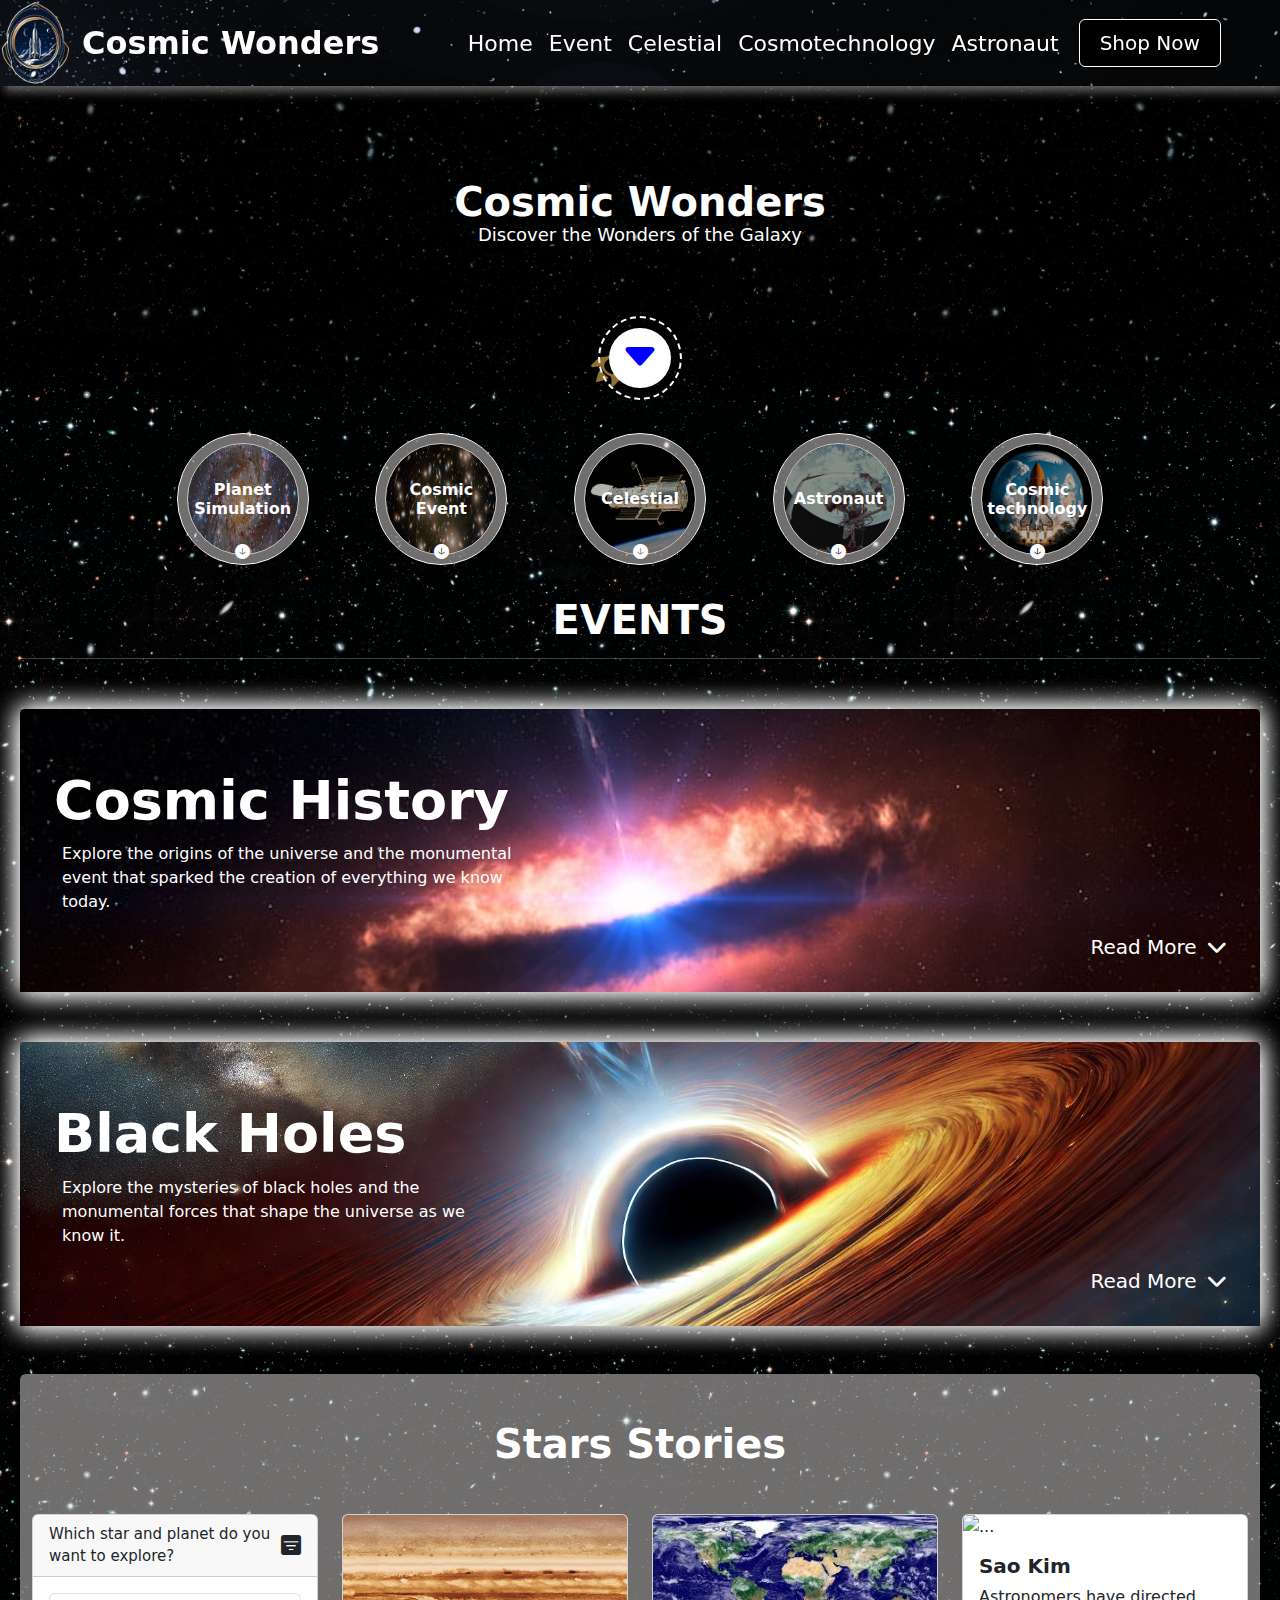
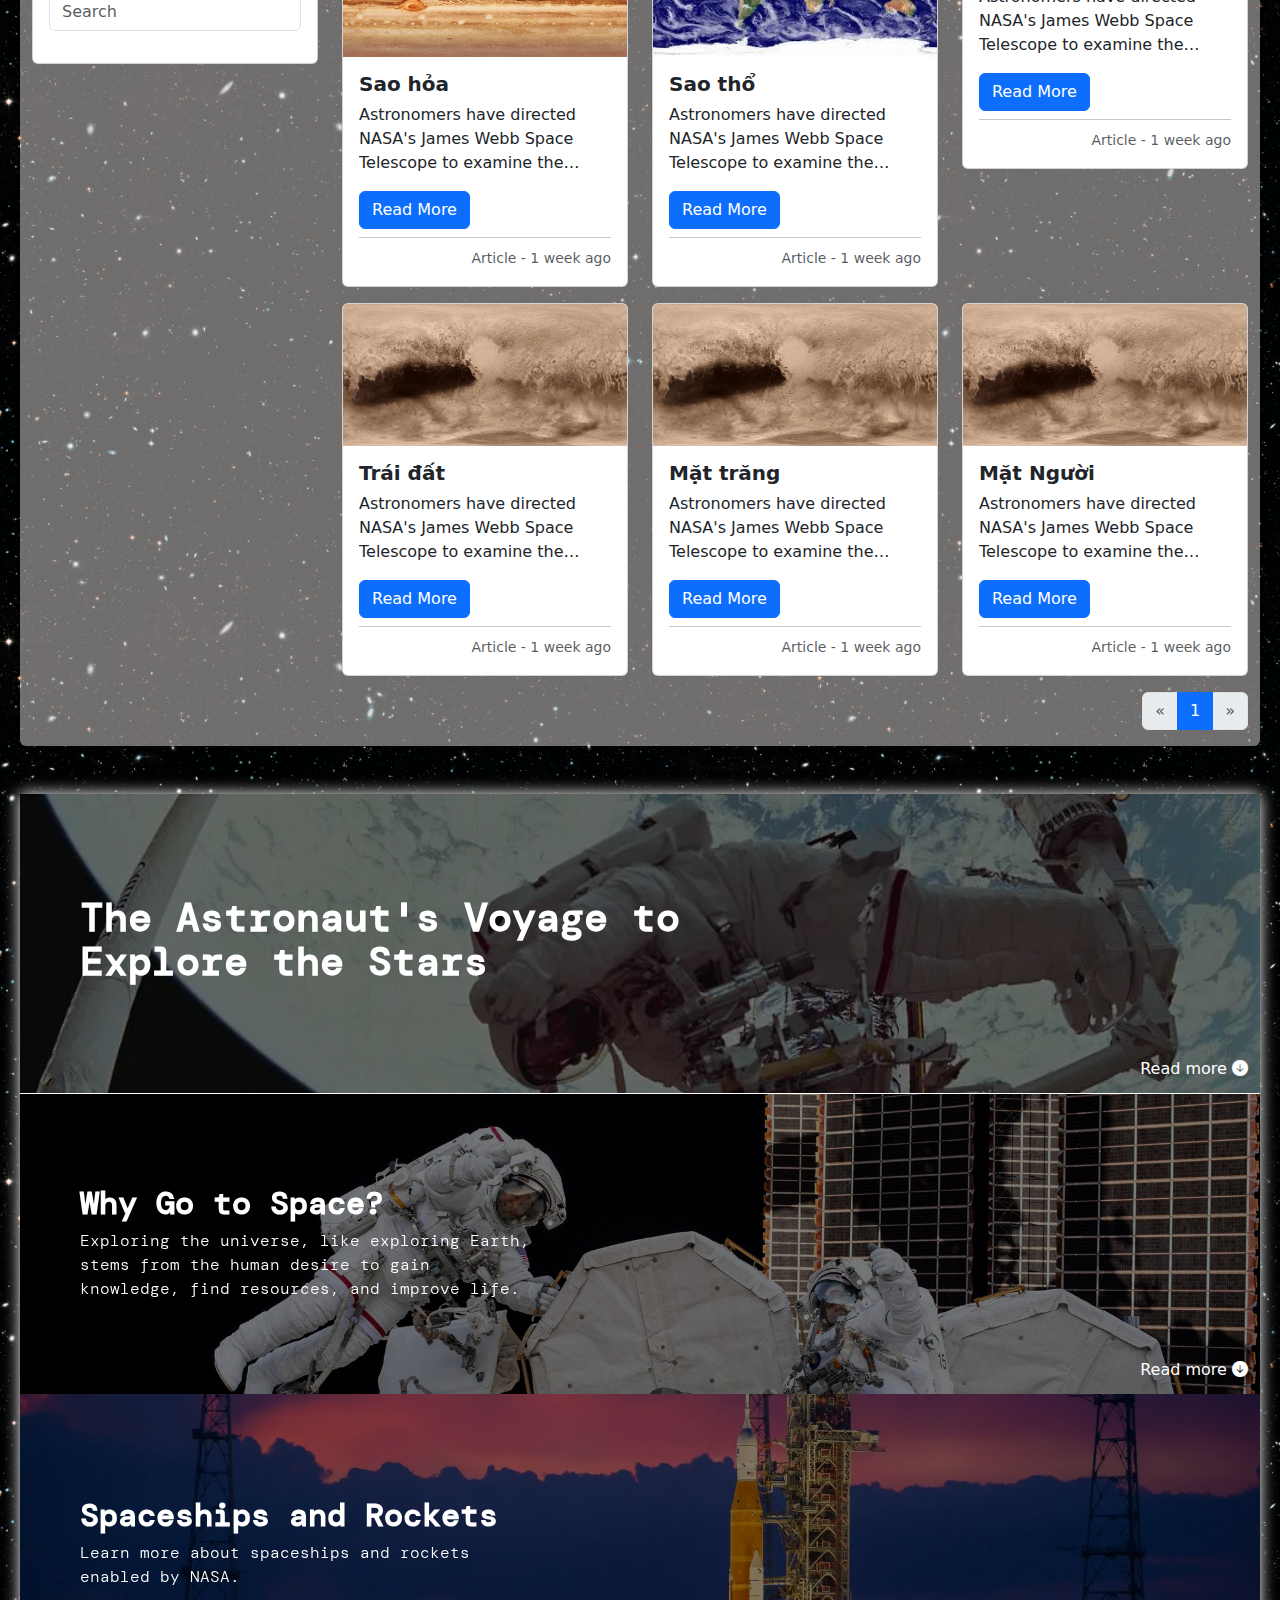
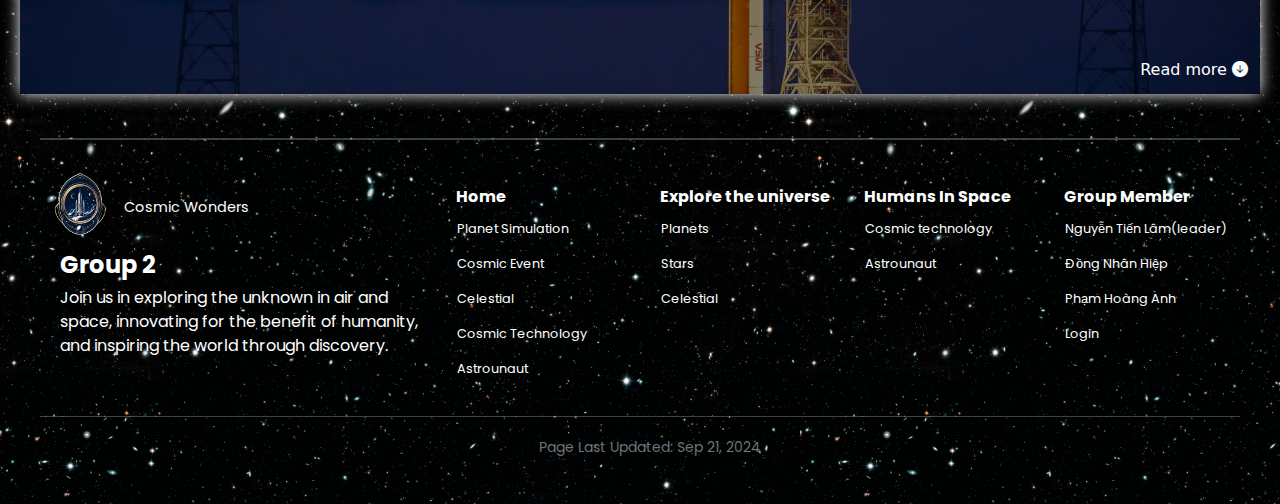
==== commit 1a937fa3: "footer" ====
--- a/index.html
+++ b/index.html
@@ -18,6 +18,7 @@
   <link
     href="https://fonts.googleapis.com/css2?family=DM+Mono:ital,wght@0,300;0,400;0,500;1,300;1,400;1,500&display=swap"
     rel="stylesheet" />
+  <link rel="stylesheet" href="https://cdnjs.cloudflare.com/ajax/libs/font-awesome/6.0.0-beta3/css/all.min.css">
   <!--Web-logo-->
   <link rel="shortcut icon" type="image/x-icon" href="./assets/img/logo/weblogo.png" />
   <!-- css -->
@@ -41,7 +42,7 @@
         </button>
         <div class="collapse navbar-collapse" id="navbarSupportedContent">
           <hr class="split-header d-md-none d-block" />
-          <ul class="navbar-nav ms-lg-auto me-lg-0 me-auto ps-2~">
+          <ul class="navbar-nav ms-lg-auto me-lg-0 me-auto">
             <li class="nav-item">
               <a class="nav-link active" aria-current="page" href="#">Home</a>
             </li>
@@ -136,14 +137,792 @@
     <!-- finish general -->
 
     <!-- start Event -->
-    <div id="event"></div>
+    <div id="event" style="width: 100%;">
+      <h1 class="text-center">EVENTS</h1>
+      <hr>
+      <div id="bigbang" class="container-fluid mb-5">
+        <div class="bb_content container-fluid">
+          <div class="bb_content">
+            <div class="bb_header row text-start">
+              <div class="col-12">
+                <h2 class="m-0">Cosmic History</h2>
+                <div class="text1">Explore the origins of the universe and the monumental event that sparked the
+                  creation of everything we know today.</div>
+              </div>
+
+              <!-- Button Read More -->
+              <div class="col-12 mt-2">
+                <button class="btn btn-sm readMoreBtn" id="toggleBtn">
+                  Read More <i class="fas fa-chevron-down"></i> <!-- Add arrow icon -->
+                </button>
+              </div>
+            </div>
+
+            <div class="bb_body p-5 d-none" id="bbBody">
+              <div class="row">
+                <!-- Menu -->
+                <div class="col-12 col-md-3">
+                  <ul class="bb_menu_list">
+                    <li>Content</li>
+                    <li><a href="#uni_history">The Universe’s History</a></li>
+                    <li><a href="#cosmicInflation">Cosmic Inflation</a></li>
+                    <li><a href="#b_n">Big Bang and Nucleosynthesis</a></li>
+                    <li><a href="#recombination">Recombination</a></li>
+                    <li><a href="#darkAge">Dark Ages</a></li>
+                    <li><a href="#firstStar">First Stars</a></li>
+                    <li><a href="#reionization">Reionization</a></li>
+                    <li><a href="#theFuture">The Future</a></li>
+                  </ul>
+                </div>
+
+                <!-- Nội dung chính -->
+                <div class="col-12 col-md-9">
+                  <div class="row">
+                    <div id="uni_history">
+                      <h3>The Universe’s History</h3>
+                      <span>The origin, evolution, and nature of the universe have fascinated and confounded humankind
+                        for
+                        centuries. New ideas and major discoveries made during the 20th century transformed cosmology –
+                        the
+                        term for the way we conceptualize and study the universe – although much remains unknown. Here
+                        is
+                        the history of the universe according to cosmologists’ current theories.</span>
+                    </div>
+                  </div>
+
+                  <div class="row">
+                    <div id="cosmicInflation">
+                      <h3>Cosmic Inflation</h3>
+                      <span>Around 13.8 billion years ago, the universe expanded faster than the speed of light for a
+                        fraction of a second, a period called cosmic inflation. Scientists aren’t sure what came before
+                        inflation or what powered it. It’s possible that energy during this period was just part of the
+                        fabric of space-time. Cosmologists think inflation explains many aspects of the universe we
+                        observe
+                        today, like its flatness, or lack of curvature, on the largest scales. Inflation may have also
+                        magnified density differences that naturally occur on space’s smallest, quantum-level scales,
+                        which
+                        eventually helped form the universe’s large-scale structures.</span>
+                    </div>
+                  </div>
+
+                  <!-- Hình ảnh không lấn sang -->
+                  <div class="row">
+                    <div class="col-12 mt-5 mb-5">
+                      <img class="img-fluid" src="./assets/img/body/history.webp" alt="">
+                    </div>
+                  </div>
+
+                  <div class="row">
+                    <div id="b_n" class="col-12">
+                      <h3>Big Bang and Nucleosynthesis</h3>
+                      <span>When cosmic inflation stopped, the energy driving it transferred to matter
+                        and light –
+                        the big bang. One second after the big bang, the universe consisted of an extremely hot
+                        (18 billion
+                        degrees Fahrenheit or 10 billion degrees Celsius) primordial soup of light and
+                        particles. In the
+                        following minutes, an era called nucleosynthesis, protons and neutrons collided and
+                        produced the
+                        earliest elements – hydrogen, helium, and traces of lithium and beryllium. After five
+                        minutes, most of
+                        today’s helium had formed, and the universe had expanded and cooled enough that further
+                        element
+                        formation stopped. At this point, though, the universe was still too hot for the atomic
+                        nuclei of
+                        these elements to catch electrons and form complete atoms. The cosmos was opaque because
+                        a vast number
+                        of electrons created a sort of fog that scattered light.</span>
+                    </div>
+                  </div>
+
+                  <div class="row">
+                    <div id="recombination" class="col-12">
+                      <h3>Recombination</h3>
+                      <span>Around 380,000 years after the big bang, the universe had cooled enough that
+                        atomic
+                        nuclei could capture electrons, a period astronomers call the epoch of recombination.
+                        This had two
+                        major effects on the cosmos. First, with most electrons now bound into atoms, there were
+                        no longer
+                        enough free ones to completely scatter light, and the cosmic fog cleared. The universe
+                        became
+                        transparent, and for the first time, light could freely travel over great distances.
+                        Second, the
+                        formation of these first atoms produced its own light. This glow, still detectable
+                        today, is called
+                        the cosmic microwave background. It is the oldest light we can observe in the
+                        universe.</span>
+                    </div>
+                  </div>
+
+                  <div class="row mt-5 mb-5 text-center flex-column">
+                    <img alt="Heat map of the infant universe" class="img-fluid"
+                      src="./assets/img/body/recombination_img.png" alt="">
+                    <p class="imgNote">Heat map of the infant universe</p>
+                  </div>
+
+                  <div class="row">
+                    <div id="darkAge" class="col-12">
+                      <h3>Dark Ages</h3>
+                      <span>After the cosmic microwave background, the universe again became opaque at shorter
+                        wavelengths due
+                        to the absorbing effects of all those hydrogen atoms. For the next 200 million years the
+                        universe
+                        remained dark. There were no stars to shine. The cosmos at this point consisted of a sea
+                        of hydrogen
+                        atoms, helium, and trace amounts of heavier elements.</span>
+                    </div>
+                  </div>
+
+                  <div class="row">
+                    <div id="firstStar" class="col-12">
+                      <h3>First Stars</h3>
+                      <span>Gas was not uniformly distributed throughout the universe. Cooler areas of space were
+                        lumpier,
+                        with denser clouds of gas. As these clumps grew more massive, their gravity attracted
+                        additional
+                        matter. As they became denser, and more compact, the centers of these clumps became
+                        hotter – hot
+                        enough eventually that nuclear fusion occurred in their centers. These were the first
+                        stars. They were
+                        30 to 300 times more massive than our Sun and millions of times brighter. Over several
+                        hundred million
+                        years, the first stars collected into the first galaxies.</span>
+                    </div>
+                  </div>
+
+                  <div class="row">
+                    <div id="reionization" class="col-12">
+                      <h3>Reionization</h3>
+                      <span>At first, starlight couldn’t travel far because it was scattered by the relatively
+                        dense gas
+                        surrounding the first stars. Gradually, the ultraviolet light emitted by these stars
+                        broke down, or
+                        ionized, hydrogen atoms in the gas into their constituent electrons and protons. As this
+                        reionization
+                        progressed, starlight traveled farther, breaking up more and more hydrogen atoms. By the
+                        time the
+                        universe was 1 billion years old, stars and galaxies had transformed nearly all this
+                        gas, making the
+                        universe transparent to light as we see it today.</span>
+                    </div>
+                  </div>
+
+                  <div class="row">
+                    <div id="theFuture" class="col-12">
+                      <h3>The Future</h3>
+                      <span>For many years, scientists thought the universe’s current expansion was slowing down.
+                        But in fact,
+                        cosmic expansion is speeding up. In 1998, astronomers found that certain supernovae,
+                        bright stellar
+                        explosions, were fainter than expected. They concluded this could only happen if the
+                        supernovae had
+                        moved farther away, at a faster rate than predicted.<br>
+                        Scientists suspect a mysterious substance they call dark energy is accelerating
+                        expansion. Future
+                        research may yield new surprises, but cosmologists suggest it’s likely the universe will
+                        continue to
+                        expand forever.</span>
+                    </div>
+                  </div>
+                </div>
+              </div>
+            </div>
+          </div>
+        </div>
+      </div>
+
+      <div id="bigbang" class="container-fluid mb-5">
+        <div class="bb_content container-fluid">
+          <div class="bb_content">
+            <div class="bb_header_bl row text-start">
+              <div class="col-12">
+                <h2 class="m-0">Black Holes</h2>
+                <div class="text1">Explore the mysteries of black holes and the monumental forces that shape the
+                  universe as we know it.</div>
+              </div>
+
+
+              <!-- Button Read More -->
+              <div class="col-12 mt-2">
+                <button class="btn btn-sm readMoreBtn" id="toggleBtn2">
+                  Read More <i class="fas fa-chevron-down"></i> <!-- Add arrow icon -->
+                </button>
+              </div>
+            </div>
+
+            <div class="bb_body p-5 d-none" id="bbBody2">
+              <div class="row">
+                <!-- Menu -->
+                <div class="col-12 col-md-3">
+                  <ul class="bb_menu_list">
+                    <li>Content</li>
+                    <li><a href="#uni_history">The Universe’s History</a></li>
+                    <li><a href="#cosmicInflation">Cosmic Inflation</a></li>
+                    <li><a href="#b_n">Big Bang and Nucleosynthesis</a></li>
+                    <li><a href="#recombination">Recombination</a></li>
+                    <li><a href="#darkAge">Dark Ages</a></li>
+                    <li><a href="#firstStar">First Stars</a></li>
+                    <li><a href="#reionization">Reionization</a></li>
+                    <li><a href="#theFuture">The Future</a></li>
+                  </ul>
+                </div>
+
+                <!-- Nội dung chính -->
+                <div class="col-12 col-md-9">
+                  <div class="row">
+                    <div id="uni_history">
+                      <h3>The Universe’s History</h3>
+                      <span>The origin, evolution, and nature of the universe have fascinated and confounded humankind
+                        for
+                        centuries. New ideas and major discoveries made during the 20th century transformed cosmology –
+                        the
+                        term for the way we conceptualize and study the universe – although much remains unknown. Here
+                        is
+                        the history of the universe according to cosmologists’ current theories.</span>
+                    </div>
+                  </div>
+
+                  <div class="row">
+                    <div id="cosmicInflation">
+                      <h3>Cosmic Inflation</h3>
+                      <span>Around 13.8 billion years ago, the universe expanded faster than the speed of light for a
+                        fraction of a second, a period called cosmic inflation. Scientists aren’t sure what came before
+                        inflation or what powered it. It’s possible that energy during this period was just part of the
+                        fabric of space-time. Cosmologists think inflation explains many aspects of the universe we
+                        observe
+                        today, like its flatness, or lack of curvature, on the largest scales. Inflation may have also
+                        magnified density differences that naturally occur on space’s smallest, quantum-level scales,
+                        which
+                        eventually helped form the universe’s large-scale structures.</span>
+                    </div>
+                  </div>
+
+                  <!-- Hình ảnh không lấn sang -->
+                  <div class="row">
+                    <div class="col-12 mt-5 mb-5">
+                      <img class="img-fluid" src="./assets/img/body/history.webp" alt="">
+                    </div>
+                  </div>
+
+                  <div class="row">
+                    <div id="b_n" class="col-12">
+                      <h3>Big Bang and Nucleosynthesis</h3>
+                      <span>When cosmic inflation stopped, the energy driving it transferred to matter
+                        and light –
+                        the big bang. One second after the big bang, the universe consisted of an extremely hot
+                        (18 billion
+                        degrees Fahrenheit or 10 billion degrees Celsius) primordial soup of light and
+                        particles. In the
+                        following minutes, an era called nucleosynthesis, protons and neutrons collided and
+                        produced the
+                        earliest elements – hydrogen, helium, and traces of lithium and beryllium. After five
+                        minutes, most of
+                        today’s helium had formed, and the universe had expanded and cooled enough that further
+                        element
+                        formation stopped. At this point, though, the universe was still too hot for the atomic
+                        nuclei of
+                        these elements to catch electrons and form complete atoms. The cosmos was opaque because
+                        a vast number
+                        of electrons created a sort of fog that scattered light.</span>
+                    </div>
+                  </div>
+
+                  <div class="row">
+                    <div id="recombination" class="col-12">
+                      <h3>Recombination</h3>
+                      <span>Around 380,000 years after the big bang, the universe had cooled enough that
+                        atomic
+                        nuclei could capture electrons, a period astronomers call the epoch of recombination.
+                        This had two
+                        major effects on the cosmos. First, with most electrons now bound into atoms, there were
+                        no longer
+                        enough free ones to completely scatter light, and the cosmic fog cleared. The universe
+                        became
+                        transparent, and for the first time, light could freely travel over great distances.
+                        Second, the
+                        formation of these first atoms produced its own light. This glow, still detectable
+                        today, is called
+                        the cosmic microwave background. It is the oldest light we can observe in the
+                        universe.</span>
+                    </div>
+                  </div>
+
+                  <div class="row mt-5 mb-5 text-center flex-column">
+                    <img alt="Heat map of the infant universe" class="img-fluid"
+                      src="./assets/img/body/recombination_img.png" alt="">
+                    <p class="imgNote">Heat map of the infant universe</p>
+                  </div>
+
+                  <div class="row">
+                    <div id="darkAge" class="col-12">
+                      <h3>Dark Ages</h3>
+                      <span>After the cosmic microwave background, the universe again became opaque at shorter
+                        wavelengths due
+                        to the absorbing effects of all those hydrogen atoms. For the next 200 million years the
+                        universe
+                        remained dark. There were no stars to shine. The cosmos at this point consisted of a sea
+                        of hydrogen
+                        atoms, helium, and trace amounts of heavier elements.</span>
+                    </div>
+                  </div>
+
+                  <div class="row">
+                    <div id="firstStar" class="col-12">
+                      <h3>First Stars</h3>
+                      <span>Gas was not uniformly distributed throughout the universe. Cooler areas of space were
+                        lumpier,
+                        with denser clouds of gas. As these clumps grew more massive, their gravity attracted
+                        additional
+                        matter. As they became denser, and more compact, the centers of these clumps became
+                        hotter – hot
+                        enough eventually that nuclear fusion occurred in their centers. These were the first
+                        stars. They were
+                        30 to 300 times more massive than our Sun and millions of times brighter. Over several
+                        hundred million
+                        years, the first stars collected into the first galaxies.</span>
+                    </div>
+                  </div>
+
+                  <div class="row">
+                    <div id="reionization" class="col-12">
+                      <h3>Reionization</h3>
+                      <span>At first, starlight couldn’t travel far because it was scattered by the relatively
+                        dense gas
+                        surrounding the first stars. Gradually, the ultraviolet light emitted by these stars
+                        broke down, or
+                        ionized, hydrogen atoms in the gas into their constituent electrons and protons. As this
+                        reionization
+                        progressed, starlight traveled farther, breaking up more and more hydrogen atoms. By the
+                        time the
+                        universe was 1 billion years old, stars and galaxies had transformed nearly all this
+                        gas, making the
+                        universe transparent to light as we see it today.</span>
+                    </div>
+                  </div>
+
+                  <div class="row">
+                    <div id="theFuture" class="col-12">
+                      <h3>The Future</h3>
+                      <span>For many years, scientists thought the universe’s current expansion was slowing down.
+                        But in fact,
+                        cosmic expansion is speeding up. In 1998, astronomers found that certain supernovae,
+                        bright stellar
+                        explosions, were fainter than expected. They concluded this could only happen if the
+                        supernovae had
+                        moved farther away, at a faster rate than predicted.<br>
+                        Scientists suspect a mysterious substance they call dark energy is accelerating
+                        expansion. Future
+                        research may yield new surprises, but cosmologists suggest it’s likely the universe will
+                        continue to
+                        expand forever.</span>
+                    </div>
+                  </div>
+                </div>
+              </div>
+            </div>
+          </div>
+        </div>
+      </div>
+    </div>
     <!-- finish Event -->
 
     <!-- start Celestial -->
-
-
-    <!-- finish Celestial -->
-    <!-- start Cosmic-technology & start Astronaut -->
+    <div id="celestial"
+    class="container title-summary rounded min-vh-100"
+    style="background-color: rgba(224, 217, 217, 0.5); max-width: 100%"
+  >
+    <div class="row">
+      <h1
+        class="mt-5 mb-5 text-center"
+        style="color: white; font-weight: 700;"
+      >
+        Stars Stories
+      </h1>
+      <div class="col-md-3 mb-2 sticky-filter" id="filter-section">
+        <div class="card m-auto">
+          <div
+            class="card-header d-flex justify-content-between align-items-center"
+          >
+            <span style="font-weight: 500; font-size: 15px"
+              >Which star and planet do you want to explore?</span
+            >
+            <button
+              class="navbar-toggler"
+              type="button"
+              data-bs-toggle="collapse"
+              data-bs-target="#navbarSupportedStar"
+              aria-controls="navbarSupportedStar"
+              aria-expanded="false"
+              aria-label="Toggle navigation"
+            >
+              <i
+                class="bi bi-filter-square-fill"
+                style="font-size: 20px"
+              ></i>
+            </button>
+          </div>
+          <div class="card-body">
+            <input
+              type="text"
+              class="form-control mb-3"
+              placeholder="Search"
+              id="search-input"
+            />
+            <ul class="list-unstyled collapse" id="navbarSupportedStar">
+              <li class="mb-2">
+                <input
+                  class="form-check-input"
+                  type="checkbox"
+                  id="planet"
+                />
+                <label class="form-check-label" for="planet"
+                  >Planet</label
+                >
+              </li>
+              <li class="mb-2">
+                <input
+                  class="form-check-input"
+                  type="checkbox"
+                  id="stars"
+                />
+                <label class="form-check-label" for="stars"
+                  >Stars</label
+                >
+              </li>
+            </ul>
+          </div>
+        </div>
+      </div>
+      <div class="col-md-9">
+        <div class="row">
+          <p id="no-result-message" style="display: none; color: red;">Dữ liệu bạn đang tìm kiếm không tìm thấy hoặc đang cập nhật</p>
+          <!-- Article 1 -->
+          <div class="col-md-4 mb-3">
+            <div class="card card-content star">
+              <img
+                src="./textures/jupiter.jpg"
+                class="card-img-top"
+                alt="..."
+              />
+              <div class="card-body">
+                <h5 class="card-title">
+                  Sao hỏa
+                </h5>
+                <p class="card-text">
+                  Astronomers have directed NASA's James Webb Space
+                  Telescope to examine the outskirts of our Milky Way
+                  galaxy...test cái xem nó để 3 ròng được không thêm tí nữa đi
+                </p>
+                <a
+                  href="#"
+                  class="btn btn-primary btn-content-readmore"
+                  data-bs-toggle="modal"
+                  data-bs-target="#titleDetailModal"
+                  >Read More</a
+                >
+                <hr class="my-2" />
+                <p class="card-text text-end">
+                  <small class="text-muted">Article - 1 week ago</small>
+                </p>
+              </div>
+            </div>
+          </div>
+          <!-- Article 2 -->
+          <div class="col-md-4 mb-3">
+            <div class="card card-content star">
+              <img
+                src="./textures/earth.webp"
+                class="card-img-top"
+                alt="..."
+              />
+              <div class="card-body">
+                <h5 class="card-title">
+                  Sao thổ
+                </h5>
+                <p class="card-text">
+                  Astronomers have directed NASA's James Webb Space
+                  Telescope to examine the outskirts of our Milky Way
+                  galaxy...
+                </p>
+                <a
+                  href="#"
+                  class="btn btn-primary btn-content-readmore"
+                  data-bs-toggle="modal"
+                  data-bs-target="#titleDetailModal"
+                  >Read More</a
+                >
+                <hr class="my-2" />
+                <p class="card-text text-end">
+                  <small class="text-muted">Article - 1 week ago</small>
+                </p>
+              </div>
+            </div>
+          </div>
+          <!-- Article 3 -->
+          <div class="col-md-4 mb-3">
+            <div class="card card-content star">
+              <img
+                src="./textures/mars.png"
+                class="card-img-top"
+                alt="..."
+              />
+              <div class="card-body">
+                <h5 class="card-title">
+                  Sao Kim
+                </h5>
+                <p class="card-text">
+                  Astronomers have directed NASA's James Webb Space
+                  Telescope to examine the outskirts of our Milky Way
+                  galaxy...
+                </p>
+                <a
+                  href="#"
+                  class="btn btn-primary btn-content-readmore"
+                  data-bs-toggle="modal"
+                  data-bs-target="#titleDetailModal"
+                  >Read More</a
+                >
+                <hr class="my-2" />
+                <p class="card-text text-end">
+                  <small class="text-muted">Article - 1 week ago</small>
+                </p>
+              </div>
+            </div>
+          </div>
+          <!-- Article 4 -->
+          <div class="col-md-4 mb-3">
+            <div class="card card-content planet">
+              <img
+                src="./textures/neptune.jpg"
+                class="card-img-top"
+                alt="..."
+              />
+              <div class="card-body">
+                <h5 class="card-title">
+                  Trái đất
+                </h5>
+                <p class="card-text">
+                  Astronomers have directed NASA's James Webb Space
+                  Telescope to examine the outskirts of our Milky Way
+                  galaxy...
+                </p>
+                <a
+                  href="#"
+                  class="btn btn-primary btn-content-readmore"
+                  data-bs-toggle="modal"
+                  data-bs-target="#titleDetailModal"
+                  >Read More</a
+                >
+                <hr class="my-2" />
+                <p class="card-text text-end">
+                  <small class="text-muted">Article - 1 week ago</small>
+                </p>
+              </div>
+            </div>
+          </div>
+          <!-- Article 5 -->
+          <div class="col-md-4 mb-3">
+            <div class="card card-content planet">
+              <img
+                src="./textures/neptune.jpg"
+                class="card-img-top"
+                alt="..."
+              />
+              <div class="card-body">
+                <h5 class="card-title">
+                  Mặt trăng
+                </h5>
+                <p class="card-text">
+                  Astronomers have directed NASA's James Webb Space
+                  Telescope to examine the outskirts of our Milky Way
+                  galaxy...
+                </p>
+                <a
+                  href="#"
+                  class="btn btn-primary btn-content-readmore"
+                  data-bs-toggle="modal"
+                  data-bs-target="#titleDetailModal"
+                  >Read More</a
+                >
+                <hr class="my-2" />
+                <p class="card-text text-end">
+                  <small class="text-muted">Article - 1 week ago</small>
+                </p>
+              </div>
+            </div>
+          </div>
+          <!-- Article 6 -->
+          <div class="col-md-4 mb-3">
+            <div class="card card-content planet">
+              <img
+                src="./textures/neptune.jpg"
+                class="card-img-top"
+                alt="..."
+              />
+              <div class="card-body">
+                <h5 class="card-title">
+                  Mặt Người
+                </h5>
+                <p class="card-text">
+                  Astronomers have directed NASA's James Webb Space
+                  Telescope to examine the outskirts of our Milky Way
+                  galaxy...
+                </p>
+                <a
+                  href="#"
+                  class="btn btn-primary btn-content-readmore"
+                  data-bs-toggle="modal"
+                  data-bs-target="#titleDetailModal"
+                  >Read More</a
+                >
+                <hr class="my-2" />
+                <p class="card-text text-end">
+                  <small class="text-muted">Article - 1 week ago</small>
+                </p>
+              </div>
+            </div>
+          </div>
+        </div>
+        <!-- phân trang -->
+        <nav aria-label="Page navigation example" id="pagination">
+          <ul class="pagination justify-content-end"></ul>
+        </nav>
+      </div>
+    </div>
+
+    <!-- model chi tiết bài viết  -->
+    <div
+      class="modal fade"
+      id="titleDetailModal"
+      tabindex="-1"
+      aria-labelledby="titleDetailModalLabel"
+      aria-hidden="true"
+    >
+      <div class="modal-dialog modal-fullscreen">
+        <div class="modal-content title-summary-modal">
+          <div class="modal-header">
+            <h5 class="modal-title" id="titleDetailModalLabel">
+              Chi tiết bài viết
+            </h5>
+            <button
+              type="button"
+              class="btn-close"
+              data-bs-dismiss="modal"
+              aria-label="Close"
+            ></button>
+          </div>
+          <div class="modal-body">
+            <div class="container title-detail">
+              <div class="image-container">
+                <img
+                  src="./assets/img/slider/header_img(5).png"
+                  alt="Sao Thổ"
+                />
+                <div class="title-img">
+                  <div class="title-img-1">SAO THỔ</div>
+                  <div class="title-img-2">
+                    Sao Thổ là hành tinh thứ sáu tính từ Mặt trời và là hành
+                    tinh lớn thứ hai trong hệ mặt trời. Nó được bao quanh
+                    bởi những vành đai tuyệt đẹp.
+                  </div>
+                </div>
+              </div>
+              <div class="row">
+                <div class="col-md-12">
+                  <h2 class="section-title">Ngày phát hiện</h2>
+                  <p class="content">
+                    Sao Thổ đã được con người biết đến từ thời cổ đại, nhờ
+                    vào việc quan sát bầu trời bằng mắt thường. Các nhà
+                    thiên văn học cổ đại như Ptolemy và những người Hy Lạp
+                    đã nhận diện và ghi lại sự tồn tại của Sao Thổ. Tuy
+                    nhiên, Sao Thổ không được "phát hiện" dưới dạng hành
+                    tinh riêng biệt mà là một thiên thể đã được quan sát và
+                    nghiên cứu từ rất lâu. Việc nghiên cứu chi tiết hơn về
+                    Sao Thổ bắt đầu từ thế kỷ 17, khi Galileo Galilei lần
+                    đầu tiên quan sát Sao Thổ bằng kính viễn vọng vào năm
+                    1610.
+                  </p>
+                </div>
+              </div>
+              <div class="row">
+                <div class="col-md-12">
+                  <h2 class="section-title">Kích thước</h2>
+                  <p class="content">
+                    Sao Thổ là hành tinh lớn thứ hai trong Hệ Mặt Trời sau
+                    Sao Mộc, với đường kính khoảng 120,536 km. Khối lượng
+                    của Sao Thổ cũng lớn hơn Trái Đất rất nhiều, gấp khoảng
+                    95 lần. Tuy nhiên, Sao Thổ lại có mật độ rất thấp, chỉ
+                    bằng 0.687 lần mật độ nước, có nghĩa là nếu có thể đặt
+                    Sao Thổ vào một hồ nước khổng lồ, nó sẽ nổi.
+                  </p>
+                </div>
+              </div>
+              <div class="row">
+                <div class="col-md-12">
+                  <h2 class="section-title">Khí quyển</h2>
+                  <p class="content">
+                    Khí quyển của Sao Thổ chủ yếu bao gồm hydro (khoảng 96%)
+                    và heli (khoảng 3%), giống như nhiều hành tinh khí khổng
+                    lồ khác. Bên cạnh đó, nó còn chứa các hợp chất nhỏ khác
+                    như methane, amonia, và hơi nước. Khí quyển của Sao Thổ
+                    có các dải mây tương tự như Sao Mộc, tuy nhiên, chúng
+                    không rõ nét và dễ nhận thấy như Sao Mộc do lớp mây dày
+                    hơn và ít rối loạn hơn.
+                  </p>
+                </div>
+              </div>
+              <div class="row">
+                <div class="col-md-12">
+                  <h2 class="section-title">
+                    Khoảng cách từ Mặt Trời và Trái Đất
+                  </h2>
+                  <p class="content">
+                    Sao Thổ cách Mặt Trời khoảng 1.4 tỷ km (9.5 đơn vị thiên
+                    văn - AU), tùy thuộc vào vị trí trên quỹ đạo của nó.
+                    Khoảng cách giữa Sao Thổ và Trái Đất thay đổi tùy theo
+                    vị trí của hai hành tinh trên quỹ đạo của mình, nhưng
+                    khoảng cách trung bình là khoảng 1.2 tỷ km.
+                  </p>
+                </div>
+              </div>
+              <div class="row">
+                <div class="col-md-12">
+                  <h2 class="section-title">
+                    Các chi tiết quan trọng khác
+                  </h2>
+                  <p class="content">
+                    Vòng đai: Sao Thổ nổi tiếng với hệ thống vòng đai tuyệt
+                    đẹp, chủ yếu được tạo thành từ bằng và đãi. Những vòng
+                    đai này trải dài hàng ngàn km, nhưng chỉ dày vài chục
+                    mét.
+                  </p>
+                  <p class="content">
+                    Mặt trăng: Sao Thổ có ít nhất 83 mặt trăng được xác
+                    nhận, trong đó lớn nhất là Titan, mặt trăng lớn thứ hai
+                    trong Hệ Mặt Trời. Titan có một bầu khí quyển dày và có
+                    các chất hóa học giống với những gì có thể hình thành sự
+                    sống.
+                  </p>
+                  <p class="content">
+                    Quỹ đạo và chu kỳ quay: Một năm trên Sao Thổ (tức thời
+                    gian sao Thổ quay quanh Mặt Trời) kéo dài khoảng 29.5
+                    năm Trái Đất. Tuy nhiên, một ngày trên Sao Thổ (tức thời
+                    gian sao Thổ tự quay quanh trục của nó) chỉ dài khoảng
+                    10 giờ 33 phút.
+                  </p>
+                </div>
+              </div>
+            </div>
+          </div>
+        </div>
+      </div>
+    </div>
+    <!-- kết thúc chi tiết bài viết -->
+    </div>
+  <!-- finish Celestial -->
+
+    <!-- start Astronaut -->
     <div class=" mt-5" id="astronaut">
       <div class="astronaut-header-1 p-relative start">
         <div class="overlay"></div>
@@ -412,12 +1191,12 @@
               </div>
             </div>
           </div>
-          <div class="stations col-12">
+          <div class="col-12">
             <h2>Space Stations</h2>
             <span>From low Earth orbit to the Moon, these space stations are the ultimate homes away from home.</span>
             <div class="row center justify-content-between mt-5">
-              <div class="p-1 col-xl-4 col-md-6 col-md-6 col-12 d-flex flex-column p-0">
-                <img class="img-fluid" src="./assets/img/body/station-1.webp" alt="">
+              <div class="col-xl-3 col-12 d-flex flex-column p-0">
+                <img class="img-5" src="./assets/img/body/station-1.webp" alt="">
                 <h5>International Space Station</h5>
                 <span>Humanity's home and laboratory off Earth.</span>
                 <a class="readmore2" data-bs-toggle="modal" data-bs-target="#stationModal"
@@ -425,8 +1204,8 @@
                   data-bs-content="The International Space Station (ISS) is a habitable artificial satellite that orbits Earth. It serves as a microgravity and space environment research laboratory in which scientific research is conducted in astrobiology, astronomy, meteorology, and other fields.">Read
                   more <i class="bi bi-arrow-down-circle-fill"></i></a>
               </div>
-              <div class="p-1 col-xl-4 col-md-6 col-12 d-flex flex-column p-0">
-                <img class="img-fluid" src="./assets/img/body/station-1.webp" alt="">
+              <div class="col-xl-3 col-12 d-flex flex-column p-0">
+                <img class="img-5" src="./assets/img/body/station-2.webp" alt="">
                 <h5>Tiangong Space Station</h5>
                 <span>China's modular space station.</span>
                 <a class="readmore2" data-bs-toggle="modal" data-bs-target="#stationModal"
@@ -434,8 +1213,8 @@
                   data-bs-content="The Tiangong space station is a modular space station being constructed in low Earth orbit by China. It will be able to accommodate three astronauts and be operational for at least ten years.">Read
                   more <i class="bi bi-arrow-down-circle-fill"></i></a>
               </div>
-              <div class="p-1 col-xl-4 col-md-6 col-12 d-flex flex-column p-0">
-                <img class="img-fluid" src="./assets/img/body/station-1.webp" alt="">
+              <div class="col-xl-3 col-12 d-flex flex-column p-0">
+                <img class="img-5" src="./assets/img/body/station-3.webp" alt="">
                 <h5>Skylab</h5>
                 <span>The first American space station.</span>
                 <a class="readmore2" data-bs-toggle="modal" data-bs-target="#stationModal" data-bs-title="Skylab"
@@ -480,7 +1259,67 @@
     </div>
 
     <!-- start footer -->
-    <footer id="footer"></footer>
+    <footer id="footer">
+      <hr class="my-4 border border-light">
+      <div class="row">
+          <div class="col-lg-4 col-md-6 col-sm-12 text-center text-md-start mb-3">
+              <img src="./assets/img/logo/weblogo.png" alt="Discoveries Logo" class="logo-img-footer img-fluid mb-2" style="width: 80px; height: 80px;">
+              <span>Cosmic Wonders</span>
+              <h4>Group 2</h4>
+              <p class="text-white">Join us in exploring the unknown in air and space, innovating for the benefit of humanity, and inspiring the world through discovery.</p>
+          </div>
+          <div class="col-lg-8 col-md-6 col-sm-12">
+              <div class="row">
+                  <div class="col-sm-6">
+                      <div class="row">
+                          <div class="col-6 mt-4">
+                              <h6 class="ms-2">Home</h6>
+                              <ul class="list-unstyled">
+                                  <li class="mx-1"><a href="#" class="text-white">Planet Simulation</a></li>
+                                  <li class="mx-1"><a href="#" class="text-white">Cosmic Event</a></li>
+                                  <li class="mx-1"><a href="#" class="text-white">Celestial</a></li>
+                                  <li class="mx-1"><a href="#" class="text-white">Cosmic Technology</a></li>
+                                  <li class="mx-1"><a href="#" class="text-white">Astrounaut</a></li>
+                              </ul>
+                          </div>
+                          <div class="col-6 mt-4">
+                              <h6 class="ms-2">Explore the universe</h6>
+                              <ul class="list-unstyled">
+                                  <li class="mx-1"><a href="#" class="text-white">Planets</a></li>
+                                  <li class="mx-1"><a href="#" class="text-white">Stars</a></li>
+                                  <li class="mx-1"><a href="#" class="text-white">Celestial</a></li>
+                              </ul>
+                          </div>
+                      </div>
+                  </div>
+                  <div class="col-sm-6">
+                      <div class="row">
+                          <div class="col-6 mt-4">
+                              <h6 class="ms-2">Humans In Space</h6>
+                              <ul class="list-unstyled">
+                                  <li class="mx-1"><a href="#" class="text-white">Cosmic technology</a></li>
+                                  <li class="mx-1"><a href="#" class="text-white">Astrounaut</a></li>
+                              </ul>
+                          </div>
+                          <div class="col-6 mt-4">
+                              <h6 class="ms-1">Group Member</h6>
+                              <ul class="list-unstyled">
+                                  <li class="text-white"><a>Nguyễn Tiến Lâm(leader)</a></li>
+                                  <li class="text-white"><a>Đồng Nhân Hiệp</a></li>
+                                  <li class="text-white"><a>Phạm Hoàng Anh</a></li>
+                                  <li class="text-white"><a href="">Login</a></li>
+                              </ul>
+                          </div>
+                      </div>
+                  </div>
+              </div>
+          </div>
+      </div>
+      <div>
+          <hr class="bg-secondary">
+          <p class="text-center text-secondary small mt-3">Page Last Updated: Sep 21, 2024</p>
+      </div>
+  </footer>
     <!-- finish footer -->
     <script src="https://code.jquery.com/jquery-3.5.1.slim.min.js"></script>
     <script src="https://cdn.jsdelivr.net/npm/@popperjs/core@2.11.8/dist/umd/popper.min.js"
@@ -490,6 +1329,7 @@
       integrity="sha384-0pUGZvbkm6XF6gxjEnlmuGrJXVbNuzT9qBBavbLwCsOGabYfZo0T0to5eqruptLy"
       crossorigin="anonymous"></script>
     <script src="./js/index.js"></script>
+    <script src="./js/events.js"></script>
     <script src="./js/star.js"></script>
 </body>
 
--- a/css/index.css
+++ b/css/index.css
@@ -513,83 +513,245 @@
 /* font-family: "DM Mono", monospace; */
 /* maincontent-end */   
 
+/*------------------------------------------------------- Event ------------------------------------------------------------*/
+#bigbang {
+  padding: 0 50px;
+  margin-top: 50px;
+}
+
+.bb_content {
+  background-color: var(--transparent-color);
+  box-shadow: 0 0 25px rgb(255, 255, 255);
+  padding: 0;
+  display: flex;
+  flex-direction: column;
+  justify-content: center;
+  align-items: center;
+  width: 100%;
+}
+
+
+.bb_header {
+  border-top-left-radius: 5px;
+  border-top-right-radius: 5px;
+  width: 100%;
+  padding: 50px 10px;
+  background: url('/assets/img/body/bb-bg.webp') center center/ cover no-repeat;
+  position: relative;
+}
+
+.bb_header_bl {
+  border-top-left-radius: 5px;
+  border-top-right-radius: 5px;
+  width: 100%;
+  padding: 50px 10px;
+  background: url('/assets/img/body/hoden.webp') center center/ cover no-repeat;
+  position: relative;
+}
+
+.bb_content h2 {
+  font-size: 54px;
+  text-align: left;
+  padding: 12px;
+}
+
+.bb_menu_list {
+  border-left: 1px solid #ffffff;
+  padding-left: 20px;
+  position: sticky;
+  top: 50px;
+  margin-top: 25px;  
+}
+
+.bb_menu_list>:first-child {
+  font-size: 24px;
+  font-weight: 600;
+}
+
+.bb_menu_list li a {
+  position: relative;
+  color: white !important;;
+  text-decoration: none;
+}
+
+.bb_menu_list li a::after {
+  content: "";
+  position: absolute;
+  left: 0;
+  bottom: 0;
+  width: 0;
+  height: 1px;
+  background-color: #ffffff;
+  transition: width 0.3s ease;
+}
+
+.bb_menu_list li a:hover::after {
+  width: 100%;
+}
+
+.text1 {
+  margin-left: 20px;
+  margin-bottom: 20px;
+}
+
+.bb_body h3 {
+  padding: 24px 0;
+}
+
+.readMoreBtn {
+  font-size: 20px;
+  /* Smaller font size */
+  position: absolute;
+  bottom: 25px;
+  right: 25px;
+  color: #ffffff;
+  /* Text color */
+
+}
+
+.readMoreBtn i {
+  margin-left: 5px;
+  /* Add space between text and icon */
+  transition: transform 0.3s ease;
+}
+
+/* Hover effect for arrow */
+.readMoreBtn:hover i {
+  transform: translateY(5px);
+  /* Move the arrow down by 5px on hover */
+}
+
+/* font-family: "DM Mono", monospace; */
+/* maincontent-end */
+
+
+
+@media (min-width: 300px) and (max-width: 399px) {
+  #bigbang {
+    padding: 0;
+    font-size: 15px;
+  }
+
+  .bb_content h2{
+    font-size: 40px;
+  }
+
+  .text1 {
+    width: 210px;
+    margin-left: 15px;
+  }
+}
+
+@media (min-width: 400px){
+  #bigbang {
+    padding: 0;
+
+  }
+
+  .text1 {
+    width: 300px;
+  }
+}
+
+@media (min-width: 520px) {
+  #bigbang {
+    padding: 0;
+  }
+
+  .text1 {
+    width: 400px;
+  }
+}
+
+
+@media (min-width: 700px) {
+  .text1 {
+    width: 450px;
+  }
+}
+
+/*--------------------------------------------------------- End Event -------------------------------------------------------------*/
+
+
 /*------------------------------------------------------- star and planet ---------------------------------------------------------*/
 
+
+.card-text {
+  display: -webkit-box;
+  -webkit-box-orient: vertical;
+  -webkit-line-clamp: 3;
+  overflow: hidden;
+  text-overflow: ellipsis;
+}
 @media (min-width: 768px) and (max-width: 1200px) {
-    .card-title {
-        font-size: 16px; 
-      }
-    
-    .card-text {
-        display: -webkit-box;
-        -webkit-box-orient: vertical;
-        -webkit-line-clamp: 2; 
-        overflow: hidden;
-        text-overflow: ellipsis; 
-        font-size: 14px; 
-      }
-    .btn-content-readmore {
-        font-size: 10px;
-    }
-}
-
-
+  .card-title {
+    font-size: 16px;
+  }
+
+  .card-text {
+    display: -webkit-box;
+    -webkit-box-orient: vertical;
+    -webkit-line-clamp: 2;
+    overflow: hidden;
+    text-overflow: ellipsis;
+    font-size: 14px;
+  }
+
+  .btn-content-readmore {
+    font-size: 10px;
+  }
+}
 
 @media (max-width: 412px) {
-    .card-content {
-      flex-direction: column; 
-    }
-  
-    .card-img-top {
-      width: 100%; 
-      object-fit: cover; 
-      border-radius: 5px; 
-    }
-  
-    .card-body {
-      padding: 15px;
-      width: 100%;
-    }
-  
-    .card-title {
-      font-size: 16px;
-    }
-  
-    .card-text {
-      display: -webkit-box;
-      -webkit-box-orient: vertical;
-      -webkit-line-clamp: 2; 
-      overflow: hidden;
-      text-overflow: ellipsis; 
-      font-size: 14px; 
-    }
-    
-  }
-
-.card-text small{
-  font-family: "DM Mono", monospace; 
-
-}
+  .card-content {
+    flex-direction: column;
+  }
+
+  .card-img-top {
+    width: 100%;
+    object-fit: cover;
+    border-radius: 5px;
+  }
+
+  .card-body {
+    padding: 15px;
+    width: 100%;
+  }
+
+  .card-title {
+    font-size: 16px;
+  }
+
+  .card-text {
+    display: -webkit-box;
+    -webkit-box-orient: vertical;
+    -webkit-line-clamp: 2;
+    overflow: hidden;
+    text-overflow: ellipsis;
+    font-size: 14px;
+  }
+}
+
 .image-container {
-    position: relative;
-    width: 100%;
-    margin-bottom: 20px;
+  position: relative;
+  width: 100%;
+  margin-bottom: 20px;
 }
 
 .image-container img {
-    width: 100%;
-    height: auto;
-    opacity: 0.8;
+  width: 100%;
+  height: auto;
+  opacity: 0.8;
 }
 
 .title-img {
-    position: absolute;
-    top: 15%;
-    left: 50%;
-    transform: translate(-47%, -50%);
-    color: white;
-    text-shadow: 2px 2px 4px black;
-    width: 80%;
+  position: absolute;
+  top: 15%;
+  left: 50%;
+  transform: translate(-47%, -50%);
+  color: white;
+  text-shadow: 2px 2px 4px black;
+  width: 80%;
 }
 
 .title-img-1 {
@@ -600,21 +762,20 @@
   width: 70%;
 }
 .section-title {
-    font-size: 28px;
-    font-weight: 700;
-    margin-bottom: 10px;
-    color: black;
+  font-size: 28px;
+  font-weight: 700;
+  margin-bottom: 10px;
+  color: black;
 }
 
 .content {
-    line-height: 1.6;
-    color: black;
-    animation: wave 0.1s linear infinite;
+  line-height: 1.6;
+  color: black;
 }
 
 .title-summary-modal {
   width: 100%;
-  max-width: 90%; 
+  max-width: 90%;
   height: auto;
   margin: auto;
 }
@@ -628,15 +789,14 @@
   color: black;
 }
 
-
 @media (max-width: 1000px) and (min-width: 475px) {
   .title-img {
-      top: 35%; 
-      left: 50%;
+    top: 35%;
+    left: 50%;
   }
 
   .title-img-1 {
-      font-size: 24px;
+    font-size: 24px;
   }
   .title-img-2 {
     font-size: 12px;
@@ -646,12 +806,12 @@
 
 @media (max-width: 474px) and (min-width: 310px) {
   .title-img {
-      top: 40%; 
-      left: 50%;
+    top: 40%;
+    left: 50%;
   }
 
   .title-img-1 {
-      font-size: 16px;
+    font-size: 16px;
   }
   .title-img-2 {
     font-size: 10px;
@@ -659,7 +819,19 @@
   }
 }
 
+@media (max-width: 309px) {
+  .title-img {
+    display: none;
+  }
+}
+
+.highlight {
+  background-color: yellow;
+  font-weight: bold;
+}
+
 /*---------------------------------------------- finish css star and planet------------------------------------------------- */
+
 
 /*---------------------------------------------- start css astronaut------------------------------------------------- */
 #astronaut{
@@ -780,9 +952,6 @@
 .text-justify{
   text-align: justify!important;
 }
-/* .stations span{
-  height: 50px;
-} */
 /* xs */
 @media screen and (max-width:576px){
 .astronaut-header-4 span,
@@ -832,3 +1001,64 @@
   
 }
 /*---------------------------------------------- finish css astronaut------------------------------------------------- */
+
+
+/*------------------------------------------------- footer start------------------------------------------------------------- */
+footer {
+  background-size: cover;
+  font-family: "Poppins", sans-serif;
+  padding: 20px!important;
+}
+
+footer p { 
+  margin-left: 20px;
+}
+
+footer span {
+  font-size: 0.9rem;
+}
+
+footer h4 {
+  margin-left: 20px;
+}
+
+footer h6 {
+  font-size: 1rem;
+  font-weight: bold;
+}
+
+footer a {
+  text-decoration: none;
+  margin-left: 5px;
+  margin-right: 5px;
+  color: #ffffff;
+}
+
+
+footer a:hover {
+  text-decoration: underline;
+}
+
+footer hr {
+  margin-top: 20px;
+  margin-bottom: 20px;
+}
+
+footer ul li{
+  padding-left: 0;
+  margin-bottom: 8px;
+}
+
+footer a {
+  font-size: 0.8rem;
+}
+
+@media (max-width: 768px) {
+  .logo-img-footer {
+    width: 60px;
+    height: 60px;
+  }
+}
+
+/*---------------------------------------------- -finish css footer------------------------------------------------ */
+
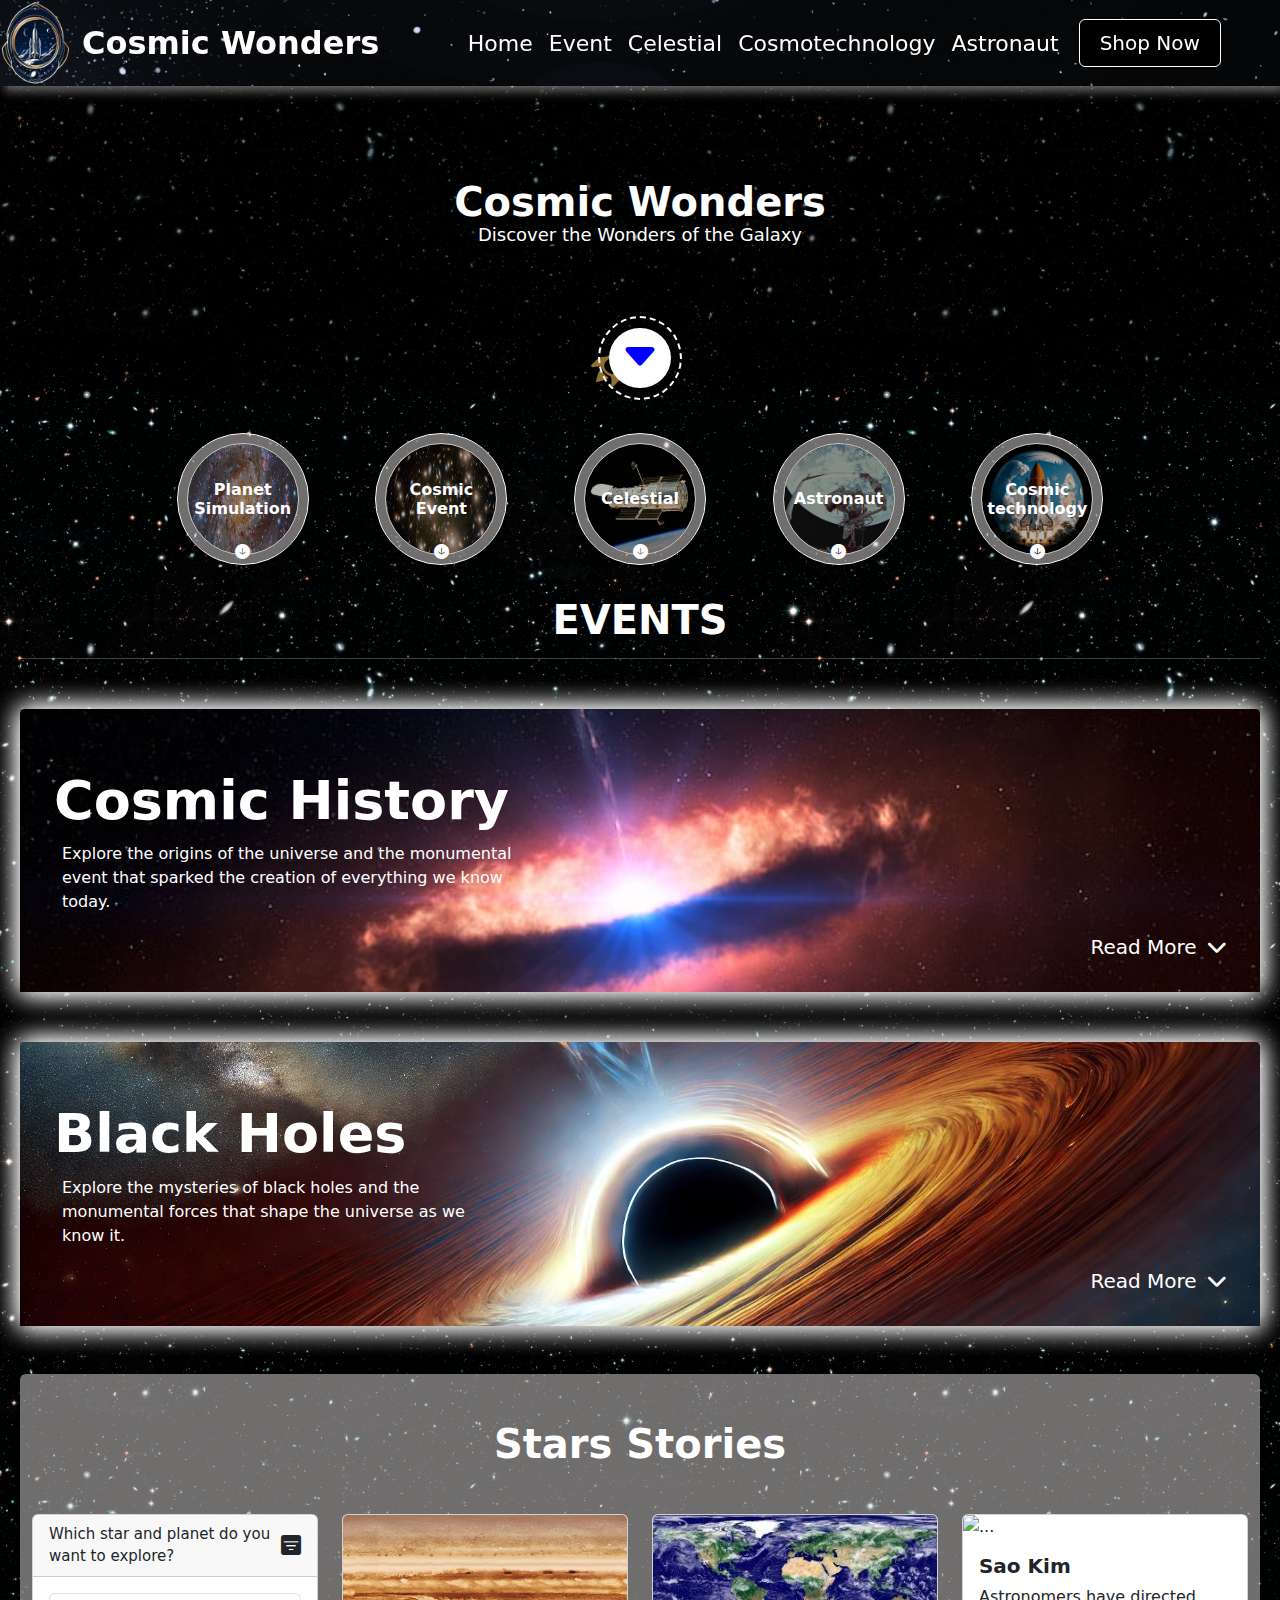
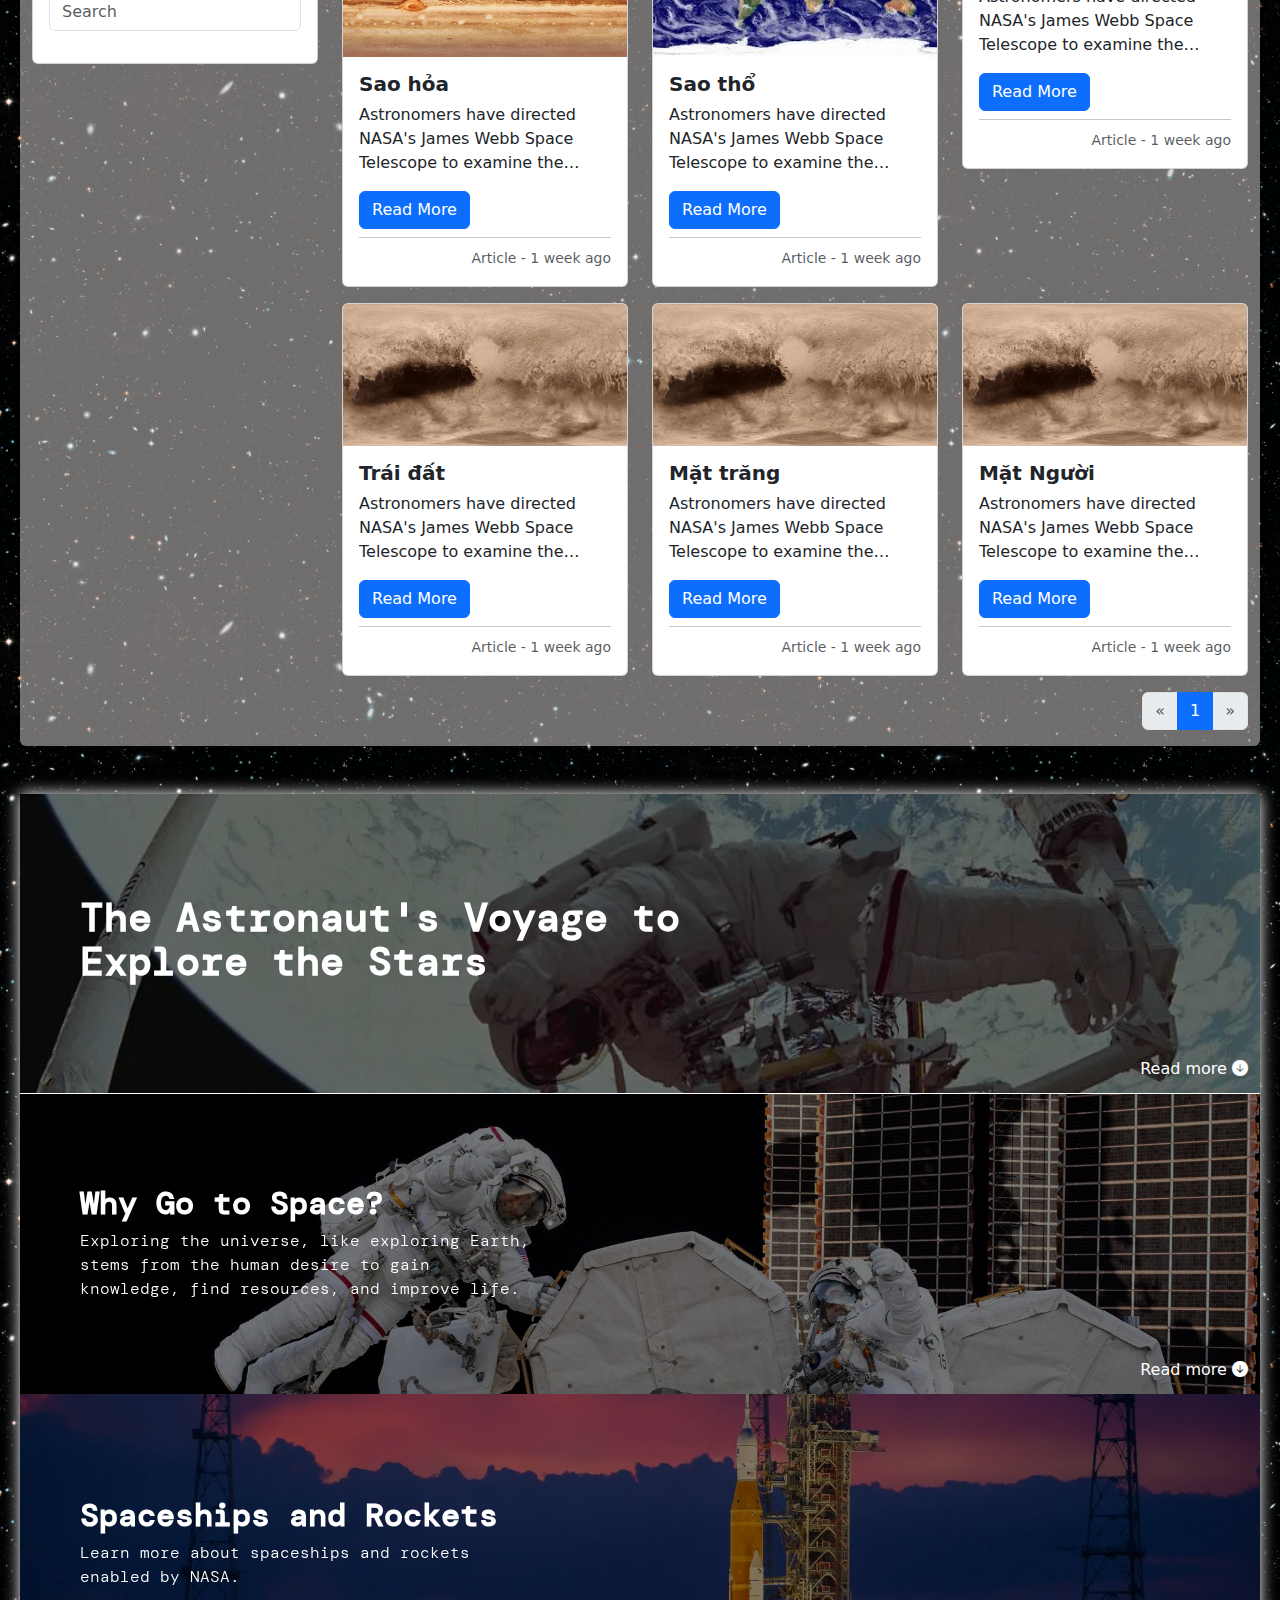
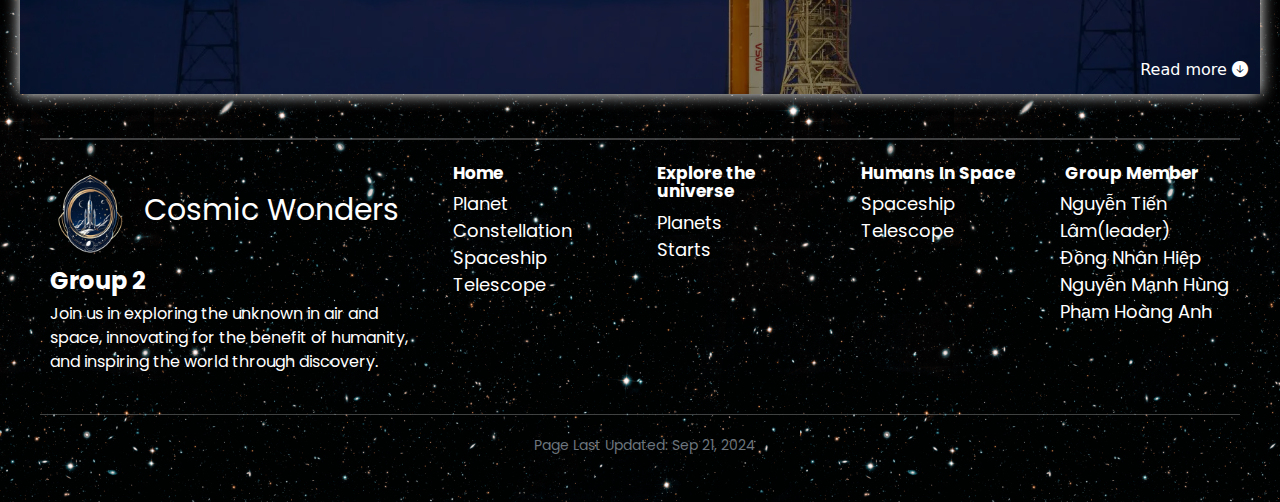
==== commit a081cd49: "footer" ====
--- a/index.html
+++ b/index.html
@@ -1261,65 +1261,59 @@
     <!-- start footer -->
     <footer id="footer">
       <hr class="my-4 border border-light">
-      <div class="row">
-          <div class="col-lg-4 col-md-6 col-sm-12 text-center text-md-start mb-3">
-              <img src="./assets/img/logo/weblogo.png" alt="Discoveries Logo" class="logo-img-footer img-fluid mb-2" style="width: 80px; height: 80px;">
+      <div class="row mb-4">
+          <div class="col-md-4">
+              <img src="./assets/img/logo/weblogo.png" alt="Discoveries Logo" class="logo-img-footer img-fluid mb-1" style="width: 100px; height: 100px;">
               <span>Cosmic Wonders</span>
               <h4>Group 2</h4>
-              <p class="text-white">Join us in exploring the unknown in air and space, innovating for the benefit of humanity, and inspiring the world through discovery.</p>
-          </div>
-          <div class="col-lg-8 col-md-6 col-sm-12">
-              <div class="row">
-                  <div class="col-sm-6">
-                      <div class="row">
-                          <div class="col-6 mt-4">
-                              <h6 class="ms-2">Home</h6>
-                              <ul class="list-unstyled">
-                                  <li class="mx-1"><a href="#" class="text-white">Planet Simulation</a></li>
-                                  <li class="mx-1"><a href="#" class="text-white">Cosmic Event</a></li>
-                                  <li class="mx-1"><a href="#" class="text-white">Celestial</a></li>
-                                  <li class="mx-1"><a href="#" class="text-white">Cosmic Technology</a></li>
-                                  <li class="mx-1"><a href="#" class="text-white">Astrounaut</a></li>
-                              </ul>
-                          </div>
-                          <div class="col-6 mt-4">
-                              <h6 class="ms-2">Explore the universe</h6>
-                              <ul class="list-unstyled">
-                                  <li class="mx-1"><a href="#" class="text-white">Planets</a></li>
-                                  <li class="mx-1"><a href="#" class="text-white">Stars</a></li>
-                                  <li class="mx-1"><a href="#" class="text-white">Celestial</a></li>
-                              </ul>
-                          </div>
-                      </div>
-                  </div>
-                  <div class="col-sm-6">
-                      <div class="row">
-                          <div class="col-6 mt-4">
-                              <h6 class="ms-2">Humans In Space</h6>
-                              <ul class="list-unstyled">
-                                  <li class="mx-1"><a href="#" class="text-white">Cosmic technology</a></li>
-                                  <li class="mx-1"><a href="#" class="text-white">Astrounaut</a></li>
-                              </ul>
-                          </div>
-                          <div class="col-6 mt-4">
-                              <h6 class="ms-1">Group Member</h6>
-                              <ul class="list-unstyled">
-                                  <li class="text-white"><a>Nguyễn Tiến Lâm(leader)</a></li>
-                                  <li class="text-white"><a>Đồng Nhân Hiệp</a></li>
-                                  <li class="text-white"><a>Phạm Hoàng Anh</a></li>
-                                  <li class="text-white"><a href="">Login</a></li>
-                              </ul>
-                          </div>
-                      </div>
-                  </div>
-              </div>
-          </div>
-      </div>
-      <div>
+              <p>Join us in exploring the unknown in air and space, innovating for the benefit of humanity, and inspiring the world through discovery.</p>
+          </div>
+          <div class="col-md-4">
+            <div class="row">
+              <div class="col-6">
+                <h6>Home</h6>
+                <ul class="list-unstyled">
+                    <li><a href="#" class="text-white">Planet</a></li>
+                    <li><a href="#" class="text-white">Constellation</a></li>
+                    <li><a href="#" class="text-white">Spaceship</a></li>
+                    <li><a href="#" class="text-white">Telescope</a></li>
+                </ul>
+              </div>
+              <div class="col-6">
+                <h6>Explore the universe</h6>
+                <ul class="list-unstyled">
+                    <li><a href="#" class="text-white">Planets</a></li>
+                    <li><a href="#" class="text-white">Starts</a></li>
+                </ul>
+              </div>
+            </div>
+          </div>
+        <div class="col-md-4">
+          <div class="row">
+            <div class="col-6">
+              <h6>Humans In Space</h6>
+              <ul class="list-unstyled">
+                  <li><a href="#" class="text-white">Spaceship</a></li>
+                  <li><a href="#" class="text-white">Telescope</a></li>
+              </ul>
+            </div>
+            <div class="col-6">
+              <h6>Group Member</h6>
+              <ul class="list-unstyled">
+                <li>Nguyễn Tiến Lâm(leader)</li>
+                <li>Đồng Nhân Hiệp</li>
+                <li>Nguyễn Mạnh Hùng</li>
+                <li>Phạm Hoàng Anh</li>
+              </ul>
+            </div>
+          </div>
+        </div>
+      </div>
+        <div>
           <hr class="bg-secondary">
-          <p class="text-center text-secondary small mt-3">Page Last Updated: Sep 21, 2024</p>
-      </div>
-  </footer>
+              <p class="text-center text-secondary small mt-3">Page Last Updated: Sep 21, 2024</p>
+        </div>
+    </footer>
     <!-- finish footer -->
     <script src="https://code.jquery.com/jquery-3.5.1.slim.min.js"></script>
     <script src="https://cdn.jsdelivr.net/npm/@popperjs/core@2.11.8/dist/umd/popper.min.js"
--- a/css/index.css
+++ b/css/index.css
@@ -1011,29 +1011,32 @@
 }
 
 footer p { 
-  margin-left: 20px;
-}
-
-footer span {
-  font-size: 0.9rem;
+  margin-left: 10px;
 }
 
 footer h4 {
-  margin-left: 20px;
-}
-
-footer h6 {
-  font-size: 1rem;
-  font-weight: bold;
+  margin-left: 10px;
+}
+
+footer h5, footer h6 {
+  font-family: "Poppins", sans-serif;
+  font-size: 17px;
+  margin-left: 5px;
+  /* text-align: center; */
 }
 
 footer a {
   text-decoration: none;
+  /* text-align: center; */
   margin-left: 5px;
   margin-right: 5px;
   color: #ffffff;
 }
 
+footer span {
+  font-size: 30px;
+  font-family: "Poppins", sans-serif;
+}
 
 footer a:hover {
   text-decoration: underline;
@@ -1044,21 +1047,6 @@
   margin-bottom: 20px;
 }
 
-footer ul li{
+footer ul {
   padding-left: 0;
-  margin-bottom: 8px;
-}
-
-footer a {
-  font-size: 0.8rem;
-}
-
-@media (max-width: 768px) {
-  .logo-img-footer {
-    width: 60px;
-    height: 60px;
-  }
-}
-
-/*---------------------------------------------- -finish css footer------------------------------------------------ */
-
+}
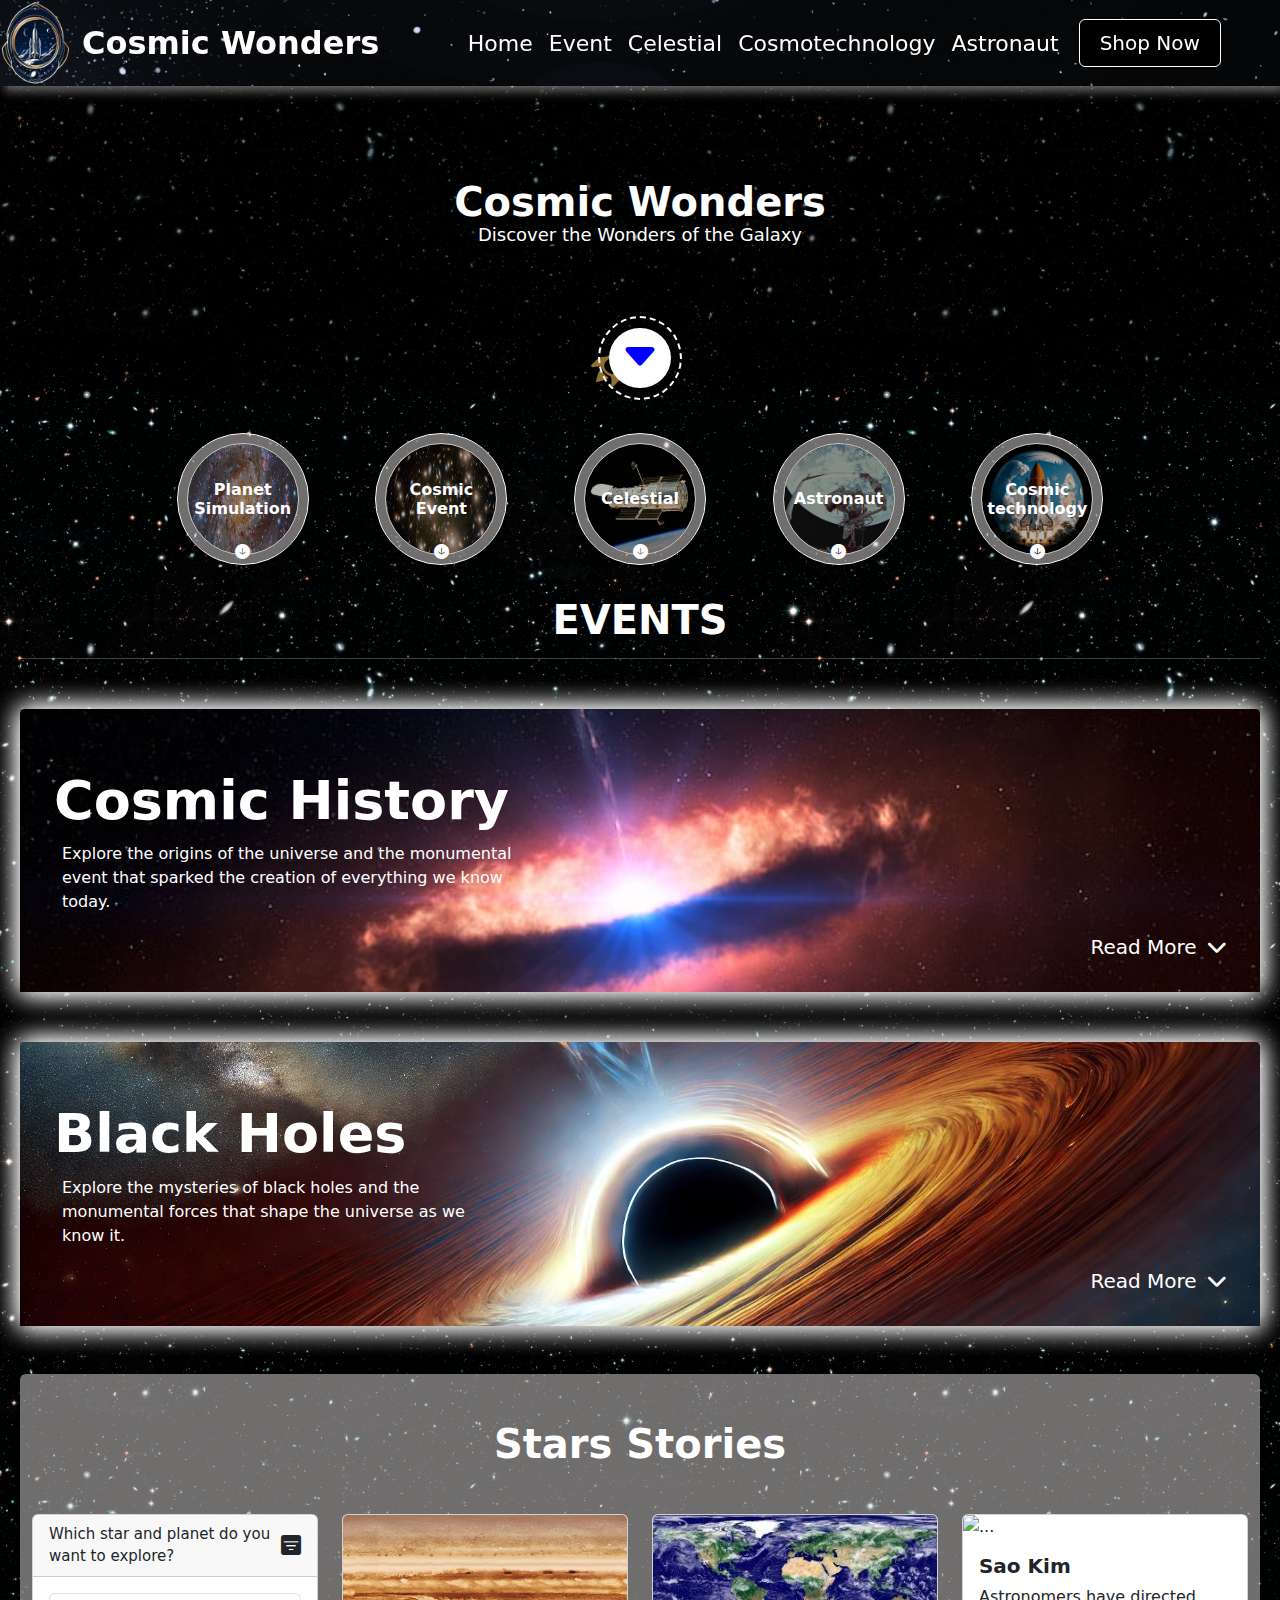
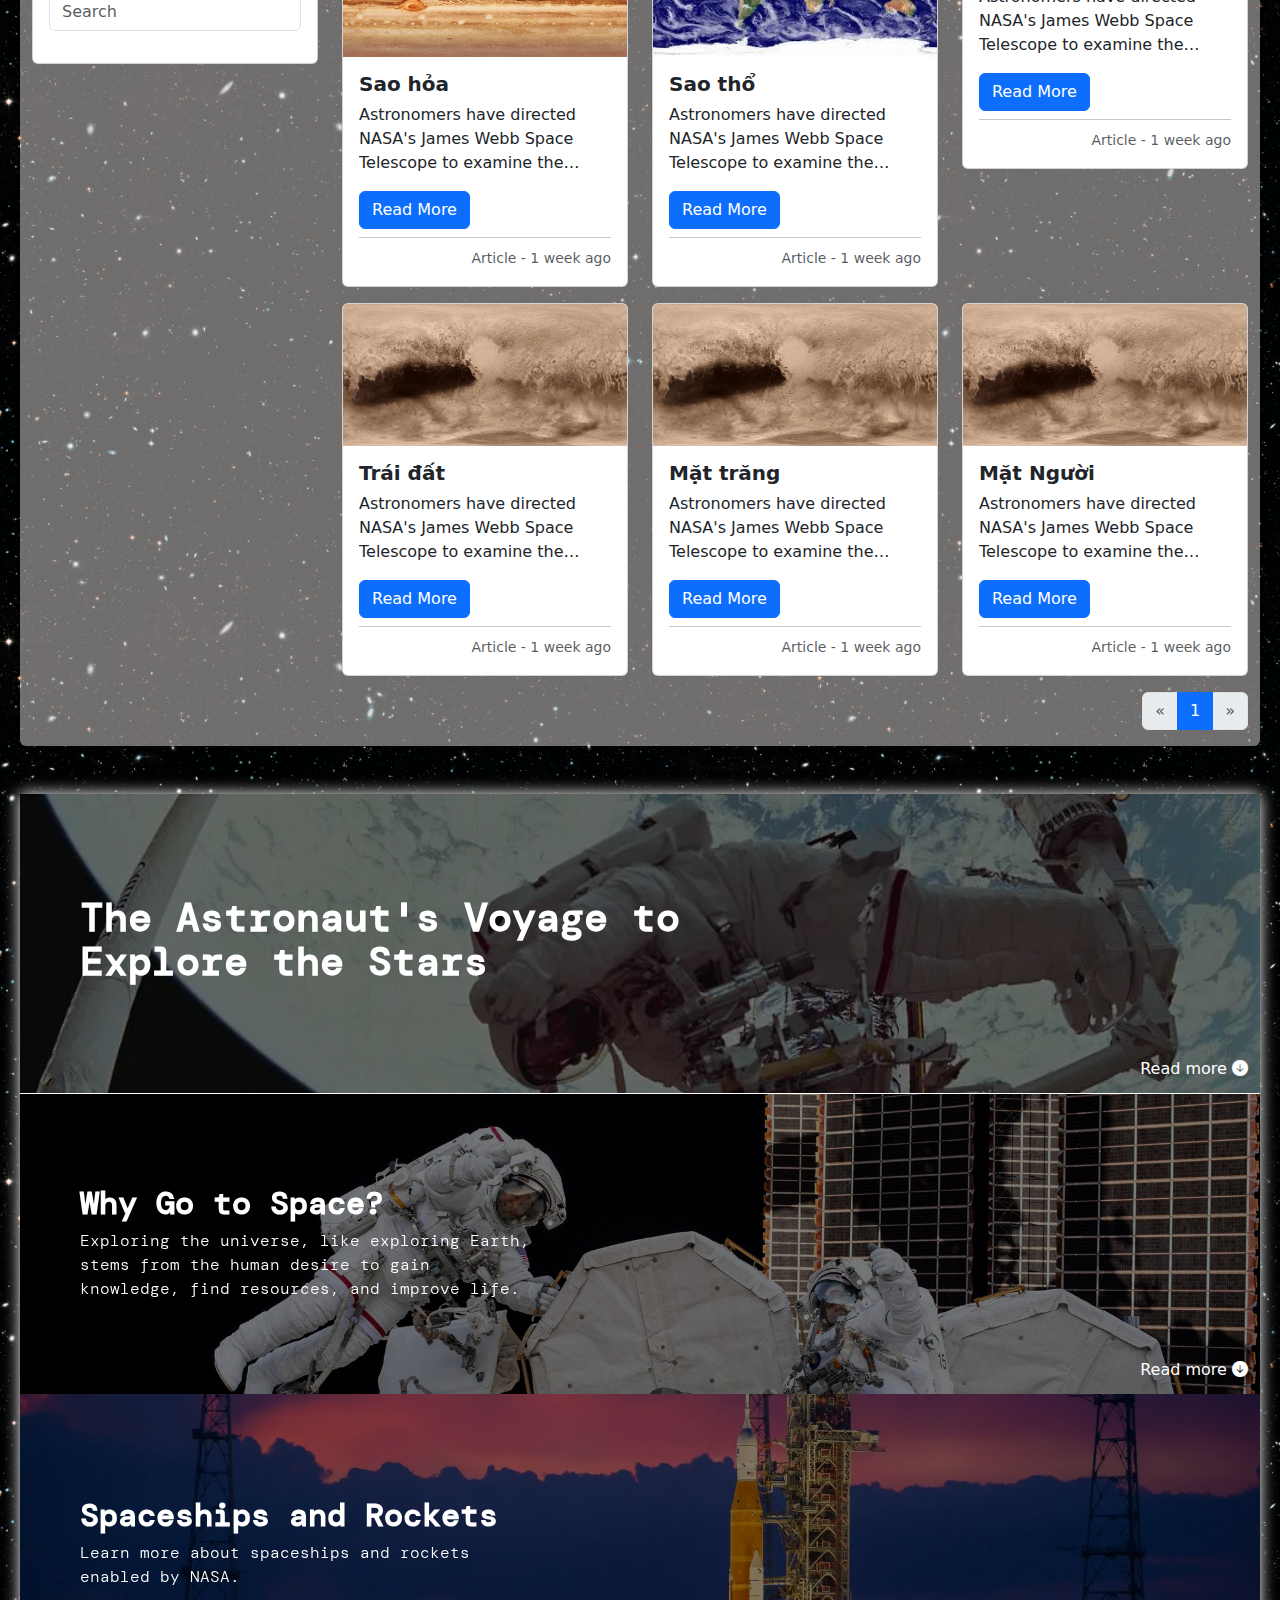
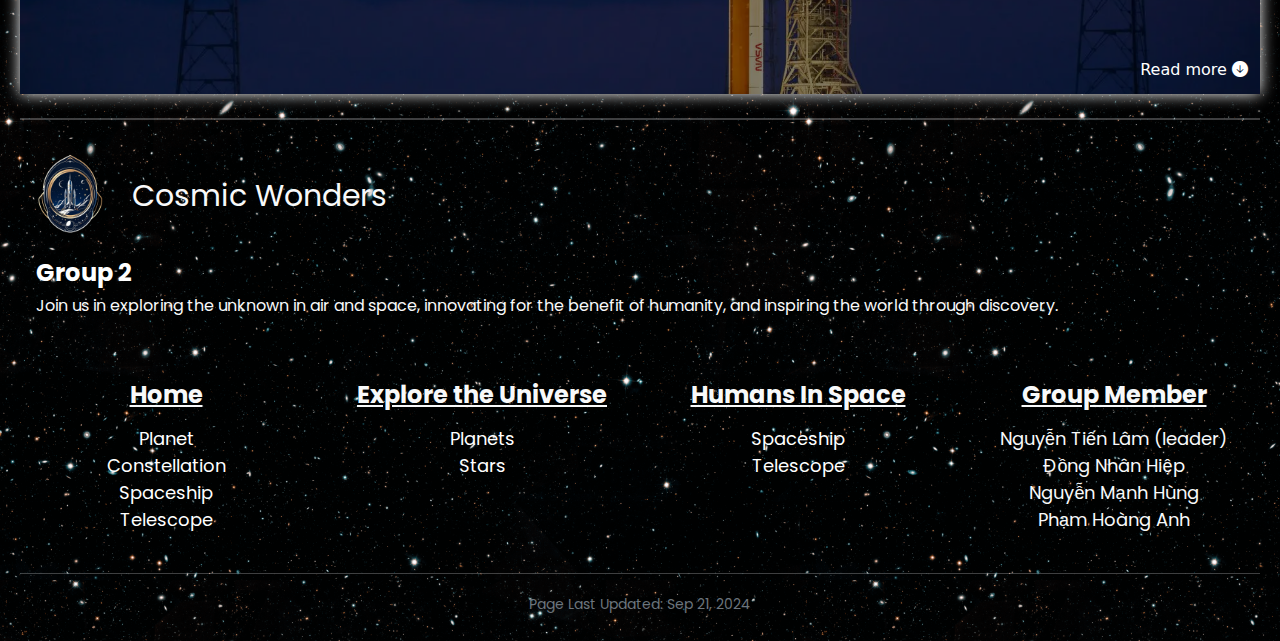
==== commit 715b74c3: "done footer" ====
--- a/index.html
+++ b/index.html
@@ -1,1330 +1,1759 @@
 <!DOCTYPE html>
 <html lang="en">
-
-<head>
-  <meta charset="UTF-8" />
-  <meta name="viewport" content="width=device-width, initial-scale=1.0" />
-  <title>Cosmic Wonders</title>
-  <!-- bootstrap -->
-  <link href="https://cdn.jsdelivr.net/npm/bootstrap@5.3.3/dist/css/bootstrap.min.css" rel="stylesheet"
-    integrity="sha384-QWTKZyjpPEjISv5WaRU9OFeRpok6YctnYmDr5pNlyT2bRjXh0JMhjY6hW+ALEwIH" crossorigin="anonymous" />
-  <link rel="stylesheet" href="https://cdn.jsdelivr.net/npm/bootstrap-icons@1.11.3/font/bootstrap-icons.min.css" />
-  <!-- font -->
-  <link rel="preconnect" href="https://fonts.googleapis.com" />
-  <link rel="preconnect" href="https://fonts.gstatic.com" crossorigin />
-  <link
-    href="https://fonts.googleapis.com/css2?family=Poppins:ital,wght@0,100;0,200;0,300;0,400;0,500;0,600;0,700;0,800;0,900;1,100;1,200;1,300;1,400;1,500;1,600;1,700;1,800;1,900&display=swap"
-    rel="stylesheet" />
-  <link
-    href="https://fonts.googleapis.com/css2?family=DM+Mono:ital,wght@0,300;0,400;0,500;1,300;1,400;1,500&display=swap"
-    rel="stylesheet" />
-  <link rel="stylesheet" href="https://cdnjs.cloudflare.com/ajax/libs/font-awesome/6.0.0-beta3/css/all.min.css">
-  <!--Web-logo-->
-  <link rel="shortcut icon" type="image/x-icon" href="./assets/img/logo/weblogo.png" />
-  <!-- css -->
-  <link rel="stylesheet" href="./css/index.css" />
-  <link rel="stylesheet" href="./css/animation.css" />
-</head>
-
-<body>
-  <!-- start header -->
-  <header class="header">
-    <nav class="navbar navbar-expand-lg bg-body-tertiary navbar-header ">
-      <div class="container-fluid p-0">
-        <div class="center col-4 justify-content-start">
-          <img class="logo-img img-fluid h-auto" src="./assets/img/logo/weblogo.png" alt="" />
-          <a class="d-none d-sm-flex navbar-brand" href="#">Cosmic Wonders</a>
-        </div>
-        <button class="navbar-toggler col-2 end" type="button" data-bs-toggle="collapse"
-          data-bs-target="#navbarSupportedContent" aria-controls="navbarSupportedContent" aria-expanded="false"
-          aria-label="Toggle navigation">
-          <span class="navbar-toggler-icon"></span>
-        </button>
-        <div class="collapse navbar-collapse" id="navbarSupportedContent">
-          <hr class="split-header d-md-none d-block" />
-          <ul class="navbar-nav ms-lg-auto me-lg-0 me-auto">
-            <li class="nav-item">
-              <a class="nav-link active" aria-current="page" href="#">Home</a>
-            </li>
-            <li class="nav-item">
-              <a class="nav-link" href="#event">Event</a>
-            </li>
-            <li class="nav-item">
-              <a class="nav-link" href="#celestial">Celestial</a>
-            </li>
-            <li class="nav-item">
-              <a class="nav-link" href="#cosmotechnology">Cosmotechnology</a>
-            </li>
-            <li class="nav-item">
-              <a class="nav-link" href="#astronaut">Astronaut</a>
-            </li>
-            <li class="nav-item d-flex d-lg-none">
-              <a href=""><button class="btn btn-dark" type="button">
-                  Shop Now
-                </button></a>
-            </li>
-          </ul>
-          <form class="d-none d-xl-flex container-fluid ms-0 me-0 justify-content-start col-3">
-            <a href=""><button class="btn btn-dark" type="button">Shop Now</button></a>
-          </form>
-        </div>
-      </div>
-    </nav>
-    <div class="p-relative">
-      <div class="overlay"></div>
-      <video width="100%" height="600" autoplay loop muted>
-        <source src="./assets/img/header/header_video.mp4" type="video/mp4" />
-        Your browser does not support the video tag.
-      </video>
-      <div class="header_text">
-        <h1>Cosmic Wonders</h1>
-        <h2>Discover the Wonders of the Galaxy</h2>
-      </div>
-      <div class="header_btn center">
-        <a href="#selection">
-          <i class="bi bi-caret-down-fill"></i>
-          <i class="bi bi-rocket-takeoff"></i>
-        </a>
-      </div>
-    </div>
-  </header>
-  <!-- finish header -->
-
-  <div class="main-content container-fluid center flex-column">
-    <!-- start general -->
-    <div id="selection" class="row col-12 center flex-lg">
-      <div class="col-lg-2 col-4 selection_img">
-        <a href="3dtest.html"><img class="" src="./assets/img/body/planet_choose.jpg" alt="" /></a>
-        <div class="text"><a href="3dtest.html">Planet<br>Simulation</a></div>
-        <div class="text-icon">
-          <a href="3dtest.html"><i class="bi bi-arrow-down-circle-fill"></i></a>
-        </div>
-      </div>
-      <div class="col-lg-2 col-4 selection_img">
-        <a href=""><img class="" src="./assets/img/body/start.jpg" alt="" /></a>
-        <div class="text">
-          <a href="#event">Cosmic<br />Event</a>
-        </div>
-        <div class="text-icon">
-          <a href="#event"><i class="bi bi-arrow-down-circle-fill"></i></a>
-        </div>
-      </div>
-      <div class="col-lg-2 col-4 selection_img">
-        <a href=""><img class="" src="./assets/img/body/space.jpg" alt="" /></a>
-        <div class="text"><a href="#celestial">Celestial</a></div>
-        <div class="text-icon">
-          <a href="#celestial"><i class="bi bi-arrow-down-circle-fill"></i></a>
-        </div>
-      </div>
-      <div class="col-lg-2 col-4 selection_img">
-        <a href=""><img class="" src="./assets/img/body/astronaut.webp" alt="" /></a>
-        <div class="text"><a href="#astronaut">Astronaut</a></div>
-        <div class="text-icon">
-          <a href="#astronaut"><i class="bi bi-arrow-down-circle-fill"></i></a>
-        </div>
-      </div>
-      <div class="col-lg-2 col-4 selection_img">
-        <a href=""><img class="" src="./assets/img/body/Tàu vũ trụ.png" alt="" /></a>
-        <div class="text">
-          <a href="#cosmotechnology">Cosmic<br />technology</a>
-        </div>
-        <div class="text-icon">
-          <a href="#cosmotechnology"><i class="bi bi-arrow-down-circle-fill"></i></a>
-        </div>
-      </div>
-      
-    </div>
-    <!-- finish general -->
-
-    <!-- start Event -->
-    <div id="event" style="width: 100%;">
-      <h1 class="text-center">EVENTS</h1>
-      <hr>
-      <div id="bigbang" class="container-fluid mb-5">
-        <div class="bb_content container-fluid">
-          <div class="bb_content">
-            <div class="bb_header row text-start">
-              <div class="col-12">
-                <h2 class="m-0">Cosmic History</h2>
-                <div class="text1">Explore the origins of the universe and the monumental event that sparked the
-                  creation of everything we know today.</div>
-              </div>
-
-              <!-- Button Read More -->
-              <div class="col-12 mt-2">
-                <button class="btn btn-sm readMoreBtn" id="toggleBtn">
-                  Read More <i class="fas fa-chevron-down"></i> <!-- Add arrow icon -->
-                </button>
-              </div>
-            </div>
-
-            <div class="bb_body p-5 d-none" id="bbBody">
-              <div class="row">
-                <!-- Menu -->
-                <div class="col-12 col-md-3">
-                  <ul class="bb_menu_list">
-                    <li>Content</li>
-                    <li><a href="#uni_history">The Universe’s History</a></li>
-                    <li><a href="#cosmicInflation">Cosmic Inflation</a></li>
-                    <li><a href="#b_n">Big Bang and Nucleosynthesis</a></li>
-                    <li><a href="#recombination">Recombination</a></li>
-                    <li><a href="#darkAge">Dark Ages</a></li>
-                    <li><a href="#firstStar">First Stars</a></li>
-                    <li><a href="#reionization">Reionization</a></li>
-                    <li><a href="#theFuture">The Future</a></li>
-                  </ul>
-                </div>
-
-                <!-- Nội dung chính -->
-                <div class="col-12 col-md-9">
-                  <div class="row">
-                    <div id="uni_history">
-                      <h3>The Universe’s History</h3>
-                      <span>The origin, evolution, and nature of the universe have fascinated and confounded humankind
-                        for
-                        centuries. New ideas and major discoveries made during the 20th century transformed cosmology –
-                        the
-                        term for the way we conceptualize and study the universe – although much remains unknown. Here
-                        is
-                        the history of the universe according to cosmologists’ current theories.</span>
-                    </div>
-                  </div>
-
-                  <div class="row">
-                    <div id="cosmicInflation">
-                      <h3>Cosmic Inflation</h3>
-                      <span>Around 13.8 billion years ago, the universe expanded faster than the speed of light for a
-                        fraction of a second, a period called cosmic inflation. Scientists aren’t sure what came before
-                        inflation or what powered it. It’s possible that energy during this period was just part of the
-                        fabric of space-time. Cosmologists think inflation explains many aspects of the universe we
-                        observe
-                        today, like its flatness, or lack of curvature, on the largest scales. Inflation may have also
-                        magnified density differences that naturally occur on space’s smallest, quantum-level scales,
-                        which
-                        eventually helped form the universe’s large-scale structures.</span>
-                    </div>
-                  </div>
-
-                  <!-- Hình ảnh không lấn sang -->
-                  <div class="row">
-                    <div class="col-12 mt-5 mb-5">
-                      <img class="img-fluid" src="./assets/img/body/history.webp" alt="">
-                    </div>
-                  </div>
-
-                  <div class="row">
-                    <div id="b_n" class="col-12">
-                      <h3>Big Bang and Nucleosynthesis</h3>
-                      <span>When cosmic inflation stopped, the energy driving it transferred to matter
-                        and light –
-                        the big bang. One second after the big bang, the universe consisted of an extremely hot
-                        (18 billion
-                        degrees Fahrenheit or 10 billion degrees Celsius) primordial soup of light and
-                        particles. In the
-                        following minutes, an era called nucleosynthesis, protons and neutrons collided and
-                        produced the
-                        earliest elements – hydrogen, helium, and traces of lithium and beryllium. After five
-                        minutes, most of
-                        today’s helium had formed, and the universe had expanded and cooled enough that further
-                        element
-                        formation stopped. At this point, though, the universe was still too hot for the atomic
-                        nuclei of
-                        these elements to catch electrons and form complete atoms. The cosmos was opaque because
-                        a vast number
-                        of electrons created a sort of fog that scattered light.</span>
-                    </div>
-                  </div>
-
-                  <div class="row">
-                    <div id="recombination" class="col-12">
-                      <h3>Recombination</h3>
-                      <span>Around 380,000 years after the big bang, the universe had cooled enough that
-                        atomic
-                        nuclei could capture electrons, a period astronomers call the epoch of recombination.
-                        This had two
-                        major effects on the cosmos. First, with most electrons now bound into atoms, there were
-                        no longer
-                        enough free ones to completely scatter light, and the cosmic fog cleared. The universe
-                        became
-                        transparent, and for the first time, light could freely travel over great distances.
-                        Second, the
-                        formation of these first atoms produced its own light. This glow, still detectable
-                        today, is called
-                        the cosmic microwave background. It is the oldest light we can observe in the
-                        universe.</span>
-                    </div>
-                  </div>
-
-                  <div class="row mt-5 mb-5 text-center flex-column">
-                    <img alt="Heat map of the infant universe" class="img-fluid"
-                      src="./assets/img/body/recombination_img.png" alt="">
-                    <p class="imgNote">Heat map of the infant universe</p>
-                  </div>
-
-                  <div class="row">
-                    <div id="darkAge" class="col-12">
-                      <h3>Dark Ages</h3>
-                      <span>After the cosmic microwave background, the universe again became opaque at shorter
-                        wavelengths due
-                        to the absorbing effects of all those hydrogen atoms. For the next 200 million years the
-                        universe
-                        remained dark. There were no stars to shine. The cosmos at this point consisted of a sea
-                        of hydrogen
-                        atoms, helium, and trace amounts of heavier elements.</span>
-                    </div>
-                  </div>
-
-                  <div class="row">
-                    <div id="firstStar" class="col-12">
-                      <h3>First Stars</h3>
-                      <span>Gas was not uniformly distributed throughout the universe. Cooler areas of space were
-                        lumpier,
-                        with denser clouds of gas. As these clumps grew more massive, their gravity attracted
-                        additional
-                        matter. As they became denser, and more compact, the centers of these clumps became
-                        hotter – hot
-                        enough eventually that nuclear fusion occurred in their centers. These were the first
-                        stars. They were
-                        30 to 300 times more massive than our Sun and millions of times brighter. Over several
-                        hundred million
-                        years, the first stars collected into the first galaxies.</span>
-                    </div>
-                  </div>
-
-                  <div class="row">
-                    <div id="reionization" class="col-12">
-                      <h3>Reionization</h3>
-                      <span>At first, starlight couldn’t travel far because it was scattered by the relatively
-                        dense gas
-                        surrounding the first stars. Gradually, the ultraviolet light emitted by these stars
-                        broke down, or
-                        ionized, hydrogen atoms in the gas into their constituent electrons and protons. As this
-                        reionization
-                        progressed, starlight traveled farther, breaking up more and more hydrogen atoms. By the
-                        time the
-                        universe was 1 billion years old, stars and galaxies had transformed nearly all this
-                        gas, making the
-                        universe transparent to light as we see it today.</span>
-                    </div>
-                  </div>
-
-                  <div class="row">
-                    <div id="theFuture" class="col-12">
-                      <h3>The Future</h3>
-                      <span>For many years, scientists thought the universe’s current expansion was slowing down.
-                        But in fact,
-                        cosmic expansion is speeding up. In 1998, astronomers found that certain supernovae,
-                        bright stellar
-                        explosions, were fainter than expected. They concluded this could only happen if the
-                        supernovae had
-                        moved farther away, at a faster rate than predicted.<br>
-                        Scientists suspect a mysterious substance they call dark energy is accelerating
-                        expansion. Future
-                        research may yield new surprises, but cosmologists suggest it’s likely the universe will
-                        continue to
-                        expand forever.</span>
-                    </div>
-                  </div>
-                </div>
-              </div>
-            </div>
-          </div>
-        </div>
-      </div>
-
-      <div id="bigbang" class="container-fluid mb-5">
-        <div class="bb_content container-fluid">
-          <div class="bb_content">
-            <div class="bb_header_bl row text-start">
-              <div class="col-12">
-                <h2 class="m-0">Black Holes</h2>
-                <div class="text1">Explore the mysteries of black holes and the monumental forces that shape the
-                  universe as we know it.</div>
-              </div>
-
-
-              <!-- Button Read More -->
-              <div class="col-12 mt-2">
-                <button class="btn btn-sm readMoreBtn" id="toggleBtn2">
-                  Read More <i class="fas fa-chevron-down"></i> <!-- Add arrow icon -->
-                </button>
-              </div>
-            </div>
-
-            <div class="bb_body p-5 d-none" id="bbBody2">
-              <div class="row">
-                <!-- Menu -->
-                <div class="col-12 col-md-3">
-                  <ul class="bb_menu_list">
-                    <li>Content</li>
-                    <li><a href="#uni_history">The Universe’s History</a></li>
-                    <li><a href="#cosmicInflation">Cosmic Inflation</a></li>
-                    <li><a href="#b_n">Big Bang and Nucleosynthesis</a></li>
-                    <li><a href="#recombination">Recombination</a></li>
-                    <li><a href="#darkAge">Dark Ages</a></li>
-                    <li><a href="#firstStar">First Stars</a></li>
-                    <li><a href="#reionization">Reionization</a></li>
-                    <li><a href="#theFuture">The Future</a></li>
-                  </ul>
-                </div>
-
-                <!-- Nội dung chính -->
-                <div class="col-12 col-md-9">
-                  <div class="row">
-                    <div id="uni_history">
-                      <h3>The Universe’s History</h3>
-                      <span>The origin, evolution, and nature of the universe have fascinated and confounded humankind
-                        for
-                        centuries. New ideas and major discoveries made during the 20th century transformed cosmology –
-                        the
-                        term for the way we conceptualize and study the universe – although much remains unknown. Here
-                        is
-                        the history of the universe according to cosmologists’ current theories.</span>
-                    </div>
-                  </div>
-
-                  <div class="row">
-                    <div id="cosmicInflation">
-                      <h3>Cosmic Inflation</h3>
-                      <span>Around 13.8 billion years ago, the universe expanded faster than the speed of light for a
-                        fraction of a second, a period called cosmic inflation. Scientists aren’t sure what came before
-                        inflation or what powered it. It’s possible that energy during this period was just part of the
-                        fabric of space-time. Cosmologists think inflation explains many aspects of the universe we
-                        observe
-                        today, like its flatness, or lack of curvature, on the largest scales. Inflation may have also
-                        magnified density differences that naturally occur on space’s smallest, quantum-level scales,
-                        which
-                        eventually helped form the universe’s large-scale structures.</span>
-                    </div>
-                  </div>
-
-                  <!-- Hình ảnh không lấn sang -->
-                  <div class="row">
-                    <div class="col-12 mt-5 mb-5">
-                      <img class="img-fluid" src="./assets/img/body/history.webp" alt="">
-                    </div>
-                  </div>
-
-                  <div class="row">
-                    <div id="b_n" class="col-12">
-                      <h3>Big Bang and Nucleosynthesis</h3>
-                      <span>When cosmic inflation stopped, the energy driving it transferred to matter
-                        and light –
-                        the big bang. One second after the big bang, the universe consisted of an extremely hot
-                        (18 billion
-                        degrees Fahrenheit or 10 billion degrees Celsius) primordial soup of light and
-                        particles. In the
-                        following minutes, an era called nucleosynthesis, protons and neutrons collided and
-                        produced the
-                        earliest elements – hydrogen, helium, and traces of lithium and beryllium. After five
-                        minutes, most of
-                        today’s helium had formed, and the universe had expanded and cooled enough that further
-                        element
-                        formation stopped. At this point, though, the universe was still too hot for the atomic
-                        nuclei of
-                        these elements to catch electrons and form complete atoms. The cosmos was opaque because
-                        a vast number
-                        of electrons created a sort of fog that scattered light.</span>
-                    </div>
-                  </div>
-
-                  <div class="row">
-                    <div id="recombination" class="col-12">
-                      <h3>Recombination</h3>
-                      <span>Around 380,000 years after the big bang, the universe had cooled enough that
-                        atomic
-                        nuclei could capture electrons, a period astronomers call the epoch of recombination.
-                        This had two
-                        major effects on the cosmos. First, with most electrons now bound into atoms, there were
-                        no longer
-                        enough free ones to completely scatter light, and the cosmic fog cleared. The universe
-                        became
-                        transparent, and for the first time, light could freely travel over great distances.
-                        Second, the
-                        formation of these first atoms produced its own light. This glow, still detectable
-                        today, is called
-                        the cosmic microwave background. It is the oldest light we can observe in the
-                        universe.</span>
-                    </div>
-                  </div>
-
-                  <div class="row mt-5 mb-5 text-center flex-column">
-                    <img alt="Heat map of the infant universe" class="img-fluid"
-                      src="./assets/img/body/recombination_img.png" alt="">
-                    <p class="imgNote">Heat map of the infant universe</p>
-                  </div>
-
-                  <div class="row">
-                    <div id="darkAge" class="col-12">
-                      <h3>Dark Ages</h3>
-                      <span>After the cosmic microwave background, the universe again became opaque at shorter
-                        wavelengths due
-                        to the absorbing effects of all those hydrogen atoms. For the next 200 million years the
-                        universe
-                        remained dark. There were no stars to shine. The cosmos at this point consisted of a sea
-                        of hydrogen
-                        atoms, helium, and trace amounts of heavier elements.</span>
-                    </div>
-                  </div>
-
-                  <div class="row">
-                    <div id="firstStar" class="col-12">
-                      <h3>First Stars</h3>
-                      <span>Gas was not uniformly distributed throughout the universe. Cooler areas of space were
-                        lumpier,
-                        with denser clouds of gas. As these clumps grew more massive, their gravity attracted
-                        additional
-                        matter. As they became denser, and more compact, the centers of these clumps became
-                        hotter – hot
-                        enough eventually that nuclear fusion occurred in their centers. These were the first
-                        stars. They were
-                        30 to 300 times more massive than our Sun and millions of times brighter. Over several
-                        hundred million
-                        years, the first stars collected into the first galaxies.</span>
-                    </div>
-                  </div>
-
-                  <div class="row">
-                    <div id="reionization" class="col-12">
-                      <h3>Reionization</h3>
-                      <span>At first, starlight couldn’t travel far because it was scattered by the relatively
-                        dense gas
-                        surrounding the first stars. Gradually, the ultraviolet light emitted by these stars
-                        broke down, or
-                        ionized, hydrogen atoms in the gas into their constituent electrons and protons. As this
-                        reionization
-                        progressed, starlight traveled farther, breaking up more and more hydrogen atoms. By the
-                        time the
-                        universe was 1 billion years old, stars and galaxies had transformed nearly all this
-                        gas, making the
-                        universe transparent to light as we see it today.</span>
-                    </div>
-                  </div>
-
-                  <div class="row">
-                    <div id="theFuture" class="col-12">
-                      <h3>The Future</h3>
-                      <span>For many years, scientists thought the universe’s current expansion was slowing down.
-                        But in fact,
-                        cosmic expansion is speeding up. In 1998, astronomers found that certain supernovae,
-                        bright stellar
-                        explosions, were fainter than expected. They concluded this could only happen if the
-                        supernovae had
-                        moved farther away, at a faster rate than predicted.<br>
-                        Scientists suspect a mysterious substance they call dark energy is accelerating
-                        expansion. Future
-                        research may yield new surprises, but cosmologists suggest it’s likely the universe will
-                        continue to
-                        expand forever.</span>
-                    </div>
-                  </div>
-                </div>
-              </div>
-            </div>
-          </div>
-        </div>
-      </div>
-    </div>
-    <!-- finish Event -->
-
-    <!-- start Celestial -->
-    <div id="celestial"
-    class="container title-summary rounded min-vh-100"
-    style="background-color: rgba(224, 217, 217, 0.5); max-width: 100%"
-  >
-    <div class="row">
-      <h1
-        class="mt-5 mb-5 text-center"
-        style="color: white; font-weight: 700;"
-      >
-        Stars Stories
-      </h1>
-      <div class="col-md-3 mb-2 sticky-filter" id="filter-section">
-        <div class="card m-auto">
-          <div
-            class="card-header d-flex justify-content-between align-items-center"
+  <head>
+    <meta charset="UTF-8" />
+    <meta name="viewport" content="width=device-width, initial-scale=1.0" />
+    <title>Cosmic Wonders</title>
+    <!-- bootstrap -->
+    <link
+      href="https://cdn.jsdelivr.net/npm/bootstrap@5.3.3/dist/css/bootstrap.min.css"
+      rel="stylesheet"
+      integrity="sha384-QWTKZyjpPEjISv5WaRU9OFeRpok6YctnYmDr5pNlyT2bRjXh0JMhjY6hW+ALEwIH"
+      crossorigin="anonymous"
+    />
+    <link
+      rel="stylesheet"
+      href="https://cdn.jsdelivr.net/npm/bootstrap-icons@1.11.3/font/bootstrap-icons.min.css"
+    />
+    <!-- font -->
+    <link rel="preconnect" href="https://fonts.googleapis.com" />
+    <link rel="preconnect" href="https://fonts.gstatic.com" crossorigin />
+    <link
+      href="https://fonts.googleapis.com/css2?family=Poppins:ital,wght@0,100;0,200;0,300;0,400;0,500;0,600;0,700;0,800;0,900;1,100;1,200;1,300;1,400;1,500;1,600;1,700;1,800;1,900&display=swap"
+      rel="stylesheet"
+    />
+    <link
+      href="https://fonts.googleapis.com/css2?family=DM+Mono:ital,wght@0,300;0,400;0,500;1,300;1,400;1,500&display=swap"
+      rel="stylesheet"
+    />
+    <link
+      rel="stylesheet"
+      href="https://cdnjs.cloudflare.com/ajax/libs/font-awesome/6.0.0-beta3/css/all.min.css"
+    />
+    <!--Web-logo-->
+    <link
+      rel="shortcut icon"
+      type="image/x-icon"
+      href="./assets/img/logo/weblogo.png"
+    />
+    <!-- css -->
+    <link rel="stylesheet" href="./css/index.css" />
+    <link rel="stylesheet" href="./css/animation.css" />
+  </head>
+
+  <body>
+    <!-- start header -->
+    <header class="header">
+      <nav class="navbar navbar-expand-lg bg-body-tertiary navbar-header">
+        <div class="container-fluid p-0">
+          <div class="center col-4 justify-content-start">
+            <img
+              class="logo-img img-fluid h-auto"
+              src="./assets/img/logo/weblogo.png"
+              alt=""
+            />
+            <a class="d-none d-sm-flex navbar-brand" href="#">Cosmic Wonders</a>
+          </div>
+          <button
+            class="navbar-toggler col-2 end"
+            type="button"
+            data-bs-toggle="collapse"
+            data-bs-target="#navbarSupportedContent"
+            aria-controls="navbarSupportedContent"
+            aria-expanded="false"
+            aria-label="Toggle navigation"
           >
-            <span style="font-weight: 500; font-size: 15px"
-              >Which star and planet do you want to explore?</span
-            >
-            <button
-              class="navbar-toggler"
-              type="button"
-              data-bs-toggle="collapse"
-              data-bs-target="#navbarSupportedStar"
-              aria-controls="navbarSupportedStar"
-              aria-expanded="false"
-              aria-label="Toggle navigation"
-            >
-              <i
-                class="bi bi-filter-square-fill"
-                style="font-size: 20px"
-              ></i>
-            </button>
-          </div>
-          <div class="card-body">
-            <input
-              type="text"
-              class="form-control mb-3"
-              placeholder="Search"
-              id="search-input"
-            />
-            <ul class="list-unstyled collapse" id="navbarSupportedStar">
-              <li class="mb-2">
-                <input
-                  class="form-check-input"
-                  type="checkbox"
-                  id="planet"
-                />
-                <label class="form-check-label" for="planet"
-                  >Planet</label
-                >
+            <span class="navbar-toggler-icon"></span>
+          </button>
+          <div class="collapse navbar-collapse" id="navbarSupportedContent">
+            <hr class="split-header d-md-none d-block" />
+            <ul class="navbar-nav ms-lg-auto me-lg-0 me-auto">
+              <li class="nav-item">
+                <a class="nav-link active" aria-current="page" href="#">Home</a>
               </li>
-              <li class="mb-2">
-                <input
-                  class="form-check-input"
-                  type="checkbox"
-                  id="stars"
-                />
-                <label class="form-check-label" for="stars"
-                  >Stars</label
+              <li class="nav-item">
+                <a class="nav-link" href="#event">Event</a>
+              </li>
+              <li class="nav-item">
+                <a class="nav-link" href="#celestial">Celestial</a>
+              </li>
+              <li class="nav-item">
+                <a class="nav-link" href="#cosmotechnology">Cosmotechnology</a>
+              </li>
+              <li class="nav-item">
+                <a class="nav-link" href="#astronaut">Astronaut</a>
+              </li>
+              <li class="nav-item d-flex d-lg-none">
+                <a href=""
+                  ><button class="btn btn-dark" type="button">
+                    Shop Now
+                  </button></a
                 >
               </li>
             </ul>
-          </div>
+            <form
+              class="d-none d-xl-flex container-fluid ms-0 me-0 justify-content-start col-3"
+            >
+              <a href=""
+                ><button class="btn btn-dark" type="button">Shop Now</button></a
+              >
+            </form>
+          </div>
+        </div>
+      </nav>
+      <div class="p-relative">
+        <div class="overlay"></div>
+        <video width="100%" height="600" autoplay loop muted>
+          <source src="./assets/img/header/header_video.mp4" type="video/mp4" />
+          Your browser does not support the video tag.
+        </video>
+        <div class="header_text">
+          <h1>Cosmic Wonders</h1>
+          <h2>Discover the Wonders of the Galaxy</h2>
+        </div>
+        <div class="header_btn center">
+          <a href="#selection">
+            <i class="bi bi-caret-down-fill"></i>
+            <i class="bi bi-rocket-takeoff"></i>
+          </a>
         </div>
       </div>
-      <div class="col-md-9">
+    </header>
+    <!-- finish header -->
+
+    <div class="main-content container-fluid center flex-column">
+      <!-- start general -->
+      <div id="selection" class="row col-12 center flex-lg">
+        <div class="col-lg-2 col-4 selection_img">
+          <a href="3dtest.html"
+            ><img class="" src="./assets/img/body/planet_choose.jpg" alt=""
+          /></a>
+          <div class="text">
+            <a href="3dtest.html">Planet<br />Simulation</a>
+          </div>
+          <div class="text-icon">
+            <a href="3dtest.html"
+              ><i class="bi bi-arrow-down-circle-fill"></i
+            ></a>
+          </div>
+        </div>
+        <div class="col-lg-2 col-4 selection_img">
+          <a href=""
+            ><img class="" src="./assets/img/body/start.jpg" alt=""
+          /></a>
+          <div class="text">
+            <a href="#event">Cosmic<br />Event</a>
+          </div>
+          <div class="text-icon">
+            <a href="#event"><i class="bi bi-arrow-down-circle-fill"></i></a>
+          </div>
+        </div>
+        <div class="col-lg-2 col-4 selection_img">
+          <a href=""
+            ><img class="" src="./assets/img/body/space.jpg" alt=""
+          /></a>
+          <div class="text"><a href="#celestial">Celestial</a></div>
+          <div class="text-icon">
+            <a href="#celestial"
+              ><i class="bi bi-arrow-down-circle-fill"></i
+            ></a>
+          </div>
+        </div>
+        <div class="col-lg-2 col-4 selection_img">
+          <a href=""
+            ><img class="" src="./assets/img/body/astronaut.webp" alt=""
+          /></a>
+          <div class="text"><a href="#astronaut">Astronaut</a></div>
+          <div class="text-icon">
+            <a href="#astronaut"
+              ><i class="bi bi-arrow-down-circle-fill"></i
+            ></a>
+          </div>
+        </div>
+        <div class="col-lg-2 col-4 selection_img">
+          <a href=""
+            ><img class="" src="./assets/img/body/Tàu vũ trụ.png" alt=""
+          /></a>
+          <div class="text">
+            <a href="#cosmotechnology">Cosmic<br />technology</a>
+          </div>
+          <div class="text-icon">
+            <a href="#cosmotechnology"
+              ><i class="bi bi-arrow-down-circle-fill"></i
+            ></a>
+          </div>
+        </div>
+      </div>
+      <!-- finish general -->
+
+      <!-- start Event -->
+      <div id="event" style="width: 100%">
+        <h1 class="text-center">EVENTS</h1>
+        <hr />
+        <div id="bigbang" class="container-fluid mb-5">
+          <div class="bb_content container-fluid">
+            <div class="bb_content">
+              <div class="bb_header row text-start">
+                <div class="col-12">
+                  <h2 class="m-0">Cosmic History</h2>
+                  <div class="text1">
+                    Explore the origins of the universe and the monumental event
+                    that sparked the creation of everything we know today.
+                  </div>
+                </div>
+
+                <!-- Button Read More -->
+                <div class="col-12 mt-2">
+                  <button class="btn btn-sm readMoreBtn" id="toggleBtn">
+                    Read More <i class="fas fa-chevron-down"></i>
+                    <!-- Add arrow icon -->
+                  </button>
+                </div>
+              </div>
+
+              <div class="bb_body p-5 d-none" id="bbBody">
+                <div class="row">
+                  <!-- Menu -->
+                  <div class="col-12 col-md-3">
+                    <ul class="bb_menu_list">
+                      <li>Content</li>
+                      <li><a href="#uni_history">The Universe’s History</a></li>
+                      <li><a href="#cosmicInflation">Cosmic Inflation</a></li>
+                      <li><a href="#b_n">Big Bang and Nucleosynthesis</a></li>
+                      <li><a href="#recombination">Recombination</a></li>
+                      <li><a href="#darkAge">Dark Ages</a></li>
+                      <li><a href="#firstStar">First Stars</a></li>
+                      <li><a href="#reionization">Reionization</a></li>
+                      <li><a href="#theFuture">The Future</a></li>
+                    </ul>
+                  </div>
+
+                  <!-- Nội dung chính -->
+                  <div class="col-12 col-md-9">
+                    <div class="row">
+                      <div id="uni_history">
+                        <h3>The Universe’s History</h3>
+                        <span
+                          >The origin, evolution, and nature of the universe
+                          have fascinated and confounded humankind for
+                          centuries. New ideas and major discoveries made during
+                          the 20th century transformed cosmology – the term for
+                          the way we conceptualize and study the universe –
+                          although much remains unknown. Here is the history of
+                          the universe according to cosmologists’ current
+                          theories.</span
+                        >
+                      </div>
+                    </div>
+
+                    <div class="row">
+                      <div id="cosmicInflation">
+                        <h3>Cosmic Inflation</h3>
+                        <span
+                          >Around 13.8 billion years ago, the universe expanded
+                          faster than the speed of light for a fraction of a
+                          second, a period called cosmic inflation. Scientists
+                          aren’t sure what came before inflation or what powered
+                          it. It’s possible that energy during this period was
+                          just part of the fabric of space-time. Cosmologists
+                          think inflation explains many aspects of the universe
+                          we observe today, like its flatness, or lack of
+                          curvature, on the largest scales. Inflation may have
+                          also magnified density differences that naturally
+                          occur on space’s smallest, quantum-level scales, which
+                          eventually helped form the universe’s large-scale
+                          structures.</span
+                        >
+                      </div>
+                    </div>
+
+                    <!-- Hình ảnh không lấn sang -->
+                    <div class="row">
+                      <div class="col-12 mt-5 mb-5">
+                        <img
+                          class="img-fluid"
+                          src="./assets/img/body/history.webp"
+                          alt=""
+                        />
+                      </div>
+                    </div>
+
+                    <div class="row">
+                      <div id="b_n" class="col-12">
+                        <h3>Big Bang and Nucleosynthesis</h3>
+                        <span
+                          >When cosmic inflation stopped, the energy driving it
+                          transferred to matter and light – the big bang. One
+                          second after the big bang, the universe consisted of
+                          an extremely hot (18 billion degrees Fahrenheit or 10
+                          billion degrees Celsius) primordial soup of light and
+                          particles. In the following minutes, an era called
+                          nucleosynthesis, protons and neutrons collided and
+                          produced the earliest elements – hydrogen, helium, and
+                          traces of lithium and beryllium. After five minutes,
+                          most of today’s helium had formed, and the universe
+                          had expanded and cooled enough that further element
+                          formation stopped. At this point, though, the universe
+                          was still too hot for the atomic nuclei of these
+                          elements to catch electrons and form complete atoms.
+                          The cosmos was opaque because a vast number of
+                          electrons created a sort of fog that scattered
+                          light.</span
+                        >
+                      </div>
+                    </div>
+
+                    <div class="row">
+                      <div id="recombination" class="col-12">
+                        <h3>Recombination</h3>
+                        <span
+                          >Around 380,000 years after the big bang, the universe
+                          had cooled enough that atomic nuclei could capture
+                          electrons, a period astronomers call the epoch of
+                          recombination. This had two major effects on the
+                          cosmos. First, with most electrons now bound into
+                          atoms, there were no longer enough free ones to
+                          completely scatter light, and the cosmic fog cleared.
+                          The universe became transparent, and for the first
+                          time, light could freely travel over great distances.
+                          Second, the formation of these first atoms produced
+                          its own light. This glow, still detectable today, is
+                          called the cosmic microwave background. It is the
+                          oldest light we can observe in the universe.</span
+                        >
+                      </div>
+                    </div>
+
+                    <div class="row mt-5 mb-5 text-center flex-column">
+                      <img
+                        alt="Heat map of the infant universe"
+                        class="img-fluid"
+                        src="./assets/img/body/recombination_img.png"
+                        alt=""
+                      />
+                      <p class="imgNote">Heat map of the infant universe</p>
+                    </div>
+
+                    <div class="row">
+                      <div id="darkAge" class="col-12">
+                        <h3>Dark Ages</h3>
+                        <span
+                          >After the cosmic microwave background, the universe
+                          again became opaque at shorter wavelengths due to the
+                          absorbing effects of all those hydrogen atoms. For the
+                          next 200 million years the universe remained dark.
+                          There were no stars to shine. The cosmos at this point
+                          consisted of a sea of hydrogen atoms, helium, and
+                          trace amounts of heavier elements.</span
+                        >
+                      </div>
+                    </div>
+
+                    <div class="row">
+                      <div id="firstStar" class="col-12">
+                        <h3>First Stars</h3>
+                        <span
+                          >Gas was not uniformly distributed throughout the
+                          universe. Cooler areas of space were lumpier, with
+                          denser clouds of gas. As these clumps grew more
+                          massive, their gravity attracted additional matter. As
+                          they became denser, and more compact, the centers of
+                          these clumps became hotter – hot enough eventually
+                          that nuclear fusion occurred in their centers. These
+                          were the first stars. They were 30 to 300 times more
+                          massive than our Sun and millions of times brighter.
+                          Over several hundred million years, the first stars
+                          collected into the first galaxies.</span
+                        >
+                      </div>
+                    </div>
+
+                    <div class="row">
+                      <div id="reionization" class="col-12">
+                        <h3>Reionization</h3>
+                        <span
+                          >At first, starlight couldn’t travel far because it
+                          was scattered by the relatively dense gas surrounding
+                          the first stars. Gradually, the ultraviolet light
+                          emitted by these stars broke down, or ionized,
+                          hydrogen atoms in the gas into their constituent
+                          electrons and protons. As this reionization
+                          progressed, starlight traveled farther, breaking up
+                          more and more hydrogen atoms. By the time the universe
+                          was 1 billion years old, stars and galaxies had
+                          transformed nearly all this gas, making the universe
+                          transparent to light as we see it today.</span
+                        >
+                      </div>
+                    </div>
+
+                    <div class="row">
+                      <div id="theFuture" class="col-12">
+                        <h3>The Future</h3>
+                        <span
+                          >For many years, scientists thought the universe’s
+                          current expansion was slowing down. But in fact,
+                          cosmic expansion is speeding up. In 1998, astronomers
+                          found that certain supernovae, bright stellar
+                          explosions, were fainter than expected. They concluded
+                          this could only happen if the supernovae had moved
+                          farther away, at a faster rate than predicted.<br />
+                          Scientists suspect a mysterious substance they call
+                          dark energy is accelerating expansion. Future research
+                          may yield new surprises, but cosmologists suggest it’s
+                          likely the universe will continue to expand
+                          forever.</span
+                        >
+                      </div>
+                    </div>
+                  </div>
+                </div>
+              </div>
+            </div>
+          </div>
+        </div>
+
+        <div id="bigbang" class="container-fluid mb-5">
+          <div class="bb_content container-fluid">
+            <div class="bb_content">
+              <div class="bb_header_bl row text-start">
+                <div class="col-12">
+                  <h2 class="m-0">Black Holes</h2>
+                  <div class="text1">
+                    Explore the mysteries of black holes and the monumental
+                    forces that shape the universe as we know it.
+                  </div>
+                </div>
+
+                <!-- Button Read More -->
+                <div class="col-12 mt-2">
+                  <button class="btn btn-sm readMoreBtn" id="toggleBtn2">
+                    Read More <i class="fas fa-chevron-down"></i>
+                    <!-- Add arrow icon -->
+                  </button>
+                </div>
+              </div>
+
+              <div class="bb_body p-5 d-none" id="bbBody2">
+                <div class="row">
+                  <!-- Menu -->
+                  <div class="col-12 col-md-3">
+                    <ul class="bb_menu_list">
+                      <li>Content</li>
+                      <li><a href="#uni_history">The Universe’s History</a></li>
+                      <li><a href="#cosmicInflation">Cosmic Inflation</a></li>
+                      <li><a href="#b_n">Big Bang and Nucleosynthesis</a></li>
+                      <li><a href="#recombination">Recombination</a></li>
+                      <li><a href="#darkAge">Dark Ages</a></li>
+                      <li><a href="#firstStar">First Stars</a></li>
+                      <li><a href="#reionization">Reionization</a></li>
+                      <li><a href="#theFuture">The Future</a></li>
+                    </ul>
+                  </div>
+
+                  <!-- Nội dung chính -->
+                  <div class="col-12 col-md-9">
+                    <div class="row">
+                      <div id="uni_history">
+                        <h3>The Universe’s History</h3>
+                        <span
+                          >The origin, evolution, and nature of the universe
+                          have fascinated and confounded humankind for
+                          centuries. New ideas and major discoveries made during
+                          the 20th century transformed cosmology – the term for
+                          the way we conceptualize and study the universe –
+                          although much remains unknown. Here is the history of
+                          the universe according to cosmologists’ current
+                          theories.</span
+                        >
+                      </div>
+                    </div>
+
+                    <div class="row">
+                      <div id="cosmicInflation">
+                        <h3>Cosmic Inflation</h3>
+                        <span
+                          >Around 13.8 billion years ago, the universe expanded
+                          faster than the speed of light for a fraction of a
+                          second, a period called cosmic inflation. Scientists
+                          aren’t sure what came before inflation or what powered
+                          it. It’s possible that energy during this period was
+                          just part of the fabric of space-time. Cosmologists
+                          think inflation explains many aspects of the universe
+                          we observe today, like its flatness, or lack of
+                          curvature, on the largest scales. Inflation may have
+                          also magnified density differences that naturally
+                          occur on space’s smallest, quantum-level scales, which
+                          eventually helped form the universe’s large-scale
+                          structures.</span
+                        >
+                      </div>
+                    </div>
+
+                    <!-- Hình ảnh không lấn sang -->
+                    <div class="row">
+                      <div class="col-12 mt-5 mb-5">
+                        <img
+                          class="img-fluid"
+                          src="./assets/img/body/history.webp"
+                          alt=""
+                        />
+                      </div>
+                    </div>
+
+                    <div class="row">
+                      <div id="b_n" class="col-12">
+                        <h3>Big Bang and Nucleosynthesis</h3>
+                        <span
+                          >When cosmic inflation stopped, the energy driving it
+                          transferred to matter and light – the big bang. One
+                          second after the big bang, the universe consisted of
+                          an extremely hot (18 billion degrees Fahrenheit or 10
+                          billion degrees Celsius) primordial soup of light and
+                          particles. In the following minutes, an era called
+                          nucleosynthesis, protons and neutrons collided and
+                          produced the earliest elements – hydrogen, helium, and
+                          traces of lithium and beryllium. After five minutes,
+                          most of today’s helium had formed, and the universe
+                          had expanded and cooled enough that further element
+                          formation stopped. At this point, though, the universe
+                          was still too hot for the atomic nuclei of these
+                          elements to catch electrons and form complete atoms.
+                          The cosmos was opaque because a vast number of
+                          electrons created a sort of fog that scattered
+                          light.</span
+                        >
+                      </div>
+                    </div>
+
+                    <div class="row">
+                      <div id="recombination" class="col-12">
+                        <h3>Recombination</h3>
+                        <span
+                          >Around 380,000 years after the big bang, the universe
+                          had cooled enough that atomic nuclei could capture
+                          electrons, a period astronomers call the epoch of
+                          recombination. This had two major effects on the
+                          cosmos. First, with most electrons now bound into
+                          atoms, there were no longer enough free ones to
+                          completely scatter light, and the cosmic fog cleared.
+                          The universe became transparent, and for the first
+                          time, light could freely travel over great distances.
+                          Second, the formation of these first atoms produced
+                          its own light. This glow, still detectable today, is
+                          called the cosmic microwave background. It is the
+                          oldest light we can observe in the universe.</span
+                        >
+                      </div>
+                    </div>
+
+                    <div class="row mt-5 mb-5 text-center flex-column">
+                      <img
+                        alt="Heat map of the infant universe"
+                        class="img-fluid"
+                        src="./assets/img/body/recombination_img.png"
+                        alt=""
+                      />
+                      <p class="imgNote">Heat map of the infant universe</p>
+                    </div>
+
+                    <div class="row">
+                      <div id="darkAge" class="col-12">
+                        <h3>Dark Ages</h3>
+                        <span
+                          >After the cosmic microwave background, the universe
+                          again became opaque at shorter wavelengths due to the
+                          absorbing effects of all those hydrogen atoms. For the
+                          next 200 million years the universe remained dark.
+                          There were no stars to shine. The cosmos at this point
+                          consisted of a sea of hydrogen atoms, helium, and
+                          trace amounts of heavier elements.</span
+                        >
+                      </div>
+                    </div>
+
+                    <div class="row">
+                      <div id="firstStar" class="col-12">
+                        <h3>First Stars</h3>
+                        <span
+                          >Gas was not uniformly distributed throughout the
+                          universe. Cooler areas of space were lumpier, with
+                          denser clouds of gas. As these clumps grew more
+                          massive, their gravity attracted additional matter. As
+                          they became denser, and more compact, the centers of
+                          these clumps became hotter – hot enough eventually
+                          that nuclear fusion occurred in their centers. These
+                          were the first stars. They were 30 to 300 times more
+                          massive than our Sun and millions of times brighter.
+                          Over several hundred million years, the first stars
+                          collected into the first galaxies.</span
+                        >
+                      </div>
+                    </div>
+
+                    <div class="row">
+                      <div id="reionization" class="col-12">
+                        <h3>Reionization</h3>
+                        <span
+                          >At first, starlight couldn’t travel far because it
+                          was scattered by the relatively dense gas surrounding
+                          the first stars. Gradually, the ultraviolet light
+                          emitted by these stars broke down, or ionized,
+                          hydrogen atoms in the gas into their constituent
+                          electrons and protons. As this reionization
+                          progressed, starlight traveled farther, breaking up
+                          more and more hydrogen atoms. By the time the universe
+                          was 1 billion years old, stars and galaxies had
+                          transformed nearly all this gas, making the universe
+                          transparent to light as we see it today.</span
+                        >
+                      </div>
+                    </div>
+
+                    <div class="row">
+                      <div id="theFuture" class="col-12">
+                        <h3>The Future</h3>
+                        <span
+                          >For many years, scientists thought the universe’s
+                          current expansion was slowing down. But in fact,
+                          cosmic expansion is speeding up. In 1998, astronomers
+                          found that certain supernovae, bright stellar
+                          explosions, were fainter than expected. They concluded
+                          this could only happen if the supernovae had moved
+                          farther away, at a faster rate than predicted.<br />
+                          Scientists suspect a mysterious substance they call
+                          dark energy is accelerating expansion. Future research
+                          may yield new surprises, but cosmologists suggest it’s
+                          likely the universe will continue to expand
+                          forever.</span
+                        >
+                      </div>
+                    </div>
+                  </div>
+                </div>
+              </div>
+            </div>
+          </div>
+        </div>
+      </div>
+      <!-- finish Event -->
+
+      <!-- start Celestial -->
+      <div
+        id="celestial"
+        class="container title-summary rounded min-vh-100"
+        style="background-color: rgba(224, 217, 217, 0.5); max-width: 100%"
+      >
         <div class="row">
-          <p id="no-result-message" style="display: none; color: red;">Dữ liệu bạn đang tìm kiếm không tìm thấy hoặc đang cập nhật</p>
-          <!-- Article 1 -->
-          <div class="col-md-4 mb-3">
-            <div class="card card-content star">
+          <h1
+            class="mt-5 mb-5 text-center"
+            style="color: white; font-weight: 700"
+          >
+            Stars Stories
+          </h1>
+          <div class="col-md-3 mb-2 sticky-filter" id="filter-section">
+            <div class="card m-auto">
+              <div
+                class="card-header d-flex justify-content-between align-items-center"
+              >
+                <span style="font-weight: 500; font-size: 15px"
+                  >Which star and planet do you want to explore?</span
+                >
+                <button
+                  class="navbar-toggler"
+                  type="button"
+                  data-bs-toggle="collapse"
+                  data-bs-target="#navbarSupportedStar"
+                  aria-controls="navbarSupportedStar"
+                  aria-expanded="false"
+                  aria-label="Toggle navigation"
+                >
+                  <i
+                    class="bi bi-filter-square-fill"
+                    style="font-size: 20px"
+                  ></i>
+                </button>
+              </div>
+              <div class="card-body">
+                <input
+                  type="text"
+                  class="form-control mb-3"
+                  placeholder="Search"
+                  id="search-input"
+                />
+                <ul class="list-unstyled collapse" id="navbarSupportedStar">
+                  <li class="mb-2">
+                    <input
+                      class="form-check-input"
+                      type="checkbox"
+                      id="planet"
+                    />
+                    <label class="form-check-label" for="planet">Planet</label>
+                  </li>
+                  <li class="mb-2">
+                    <input
+                      class="form-check-input"
+                      type="checkbox"
+                      id="stars"
+                    />
+                    <label class="form-check-label" for="stars">Stars</label>
+                  </li>
+                </ul>
+              </div>
+            </div>
+          </div>
+          <div class="col-md-9">
+            <div class="row">
+              <p id="no-result-message" style="display: none; color: red">
+                Dữ liệu bạn đang tìm kiếm không tìm thấy hoặc đang cập nhật
+              </p>
+              <!-- Article 1 -->
+              <div class="col-md-4 mb-3">
+                <div class="card card-content star">
+                  <img
+                    src="./textures/jupiter.jpg"
+                    class="card-img-top"
+                    alt="..."
+                  />
+                  <div class="card-body">
+                    <h5 class="card-title">Sao hỏa</h5>
+                    <p class="card-text">
+                      Astronomers have directed NASA's James Webb Space
+                      Telescope to examine the outskirts of our Milky Way
+                      galaxy...test cái xem nó để 3 ròng được không thêm tí nữa
+                      đi
+                    </p>
+                    <a
+                      href="#"
+                      class="btn btn-primary btn-content-readmore"
+                      data-bs-toggle="modal"
+                      data-bs-target="#titleDetailModal"
+                      >Read More</a
+                    >
+                    <hr class="my-2" />
+                    <p class="card-text text-end">
+                      <small class="text-muted">Article - 1 week ago</small>
+                    </p>
+                  </div>
+                </div>
+              </div>
+              <!-- Article 2 -->
+              <div class="col-md-4 mb-3">
+                <div class="card card-content star">
+                  <img
+                    src="./textures/earth.webp"
+                    class="card-img-top"
+                    alt="..."
+                  />
+                  <div class="card-body">
+                    <h5 class="card-title">Sao thổ</h5>
+                    <p class="card-text">
+                      Astronomers have directed NASA's James Webb Space
+                      Telescope to examine the outskirts of our Milky Way
+                      galaxy...
+                    </p>
+                    <a
+                      href="#"
+                      class="btn btn-primary btn-content-readmore"
+                      data-bs-toggle="modal"
+                      data-bs-target="#titleDetailModal"
+                      >Read More</a
+                    >
+                    <hr class="my-2" />
+                    <p class="card-text text-end">
+                      <small class="text-muted">Article - 1 week ago</small>
+                    </p>
+                  </div>
+                </div>
+              </div>
+              <!-- Article 3 -->
+              <div class="col-md-4 mb-3">
+                <div class="card card-content star">
+                  <img
+                    src="./textures/mars.png"
+                    class="card-img-top"
+                    alt="..."
+                  />
+                  <div class="card-body">
+                    <h5 class="card-title">Sao Kim</h5>
+                    <p class="card-text">
+                      Astronomers have directed NASA's James Webb Space
+                      Telescope to examine the outskirts of our Milky Way
+                      galaxy...
+                    </p>
+                    <a
+                      href="#"
+                      class="btn btn-primary btn-content-readmore"
+                      data-bs-toggle="modal"
+                      data-bs-target="#titleDetailModal"
+                      >Read More</a
+                    >
+                    <hr class="my-2" />
+                    <p class="card-text text-end">
+                      <small class="text-muted">Article - 1 week ago</small>
+                    </p>
+                  </div>
+                </div>
+              </div>
+              <!-- Article 4 -->
+              <div class="col-md-4 mb-3">
+                <div class="card card-content planet">
+                  <img
+                    src="./textures/neptune.jpg"
+                    class="card-img-top"
+                    alt="..."
+                  />
+                  <div class="card-body">
+                    <h5 class="card-title">Trái đất</h5>
+                    <p class="card-text">
+                      Astronomers have directed NASA's James Webb Space
+                      Telescope to examine the outskirts of our Milky Way
+                      galaxy...
+                    </p>
+                    <a
+                      href="#"
+                      class="btn btn-primary btn-content-readmore"
+                      data-bs-toggle="modal"
+                      data-bs-target="#titleDetailModal"
+                      >Read More</a
+                    >
+                    <hr class="my-2" />
+                    <p class="card-text text-end">
+                      <small class="text-muted">Article - 1 week ago</small>
+                    </p>
+                  </div>
+                </div>
+              </div>
+              <!-- Article 5 -->
+              <div class="col-md-4 mb-3">
+                <div class="card card-content planet">
+                  <img
+                    src="./textures/neptune.jpg"
+                    class="card-img-top"
+                    alt="..."
+                  />
+                  <div class="card-body">
+                    <h5 class="card-title">Mặt trăng</h5>
+                    <p class="card-text">
+                      Astronomers have directed NASA's James Webb Space
+                      Telescope to examine the outskirts of our Milky Way
+                      galaxy...
+                    </p>
+                    <a
+                      href="#"
+                      class="btn btn-primary btn-content-readmore"
+                      data-bs-toggle="modal"
+                      data-bs-target="#titleDetailModal"
+                      >Read More</a
+                    >
+                    <hr class="my-2" />
+                    <p class="card-text text-end">
+                      <small class="text-muted">Article - 1 week ago</small>
+                    </p>
+                  </div>
+                </div>
+              </div>
+              <!-- Article 6 -->
+              <div class="col-md-4 mb-3">
+                <div class="card card-content planet">
+                  <img
+                    src="./textures/neptune.jpg"
+                    class="card-img-top"
+                    alt="..."
+                  />
+                  <div class="card-body">
+                    <h5 class="card-title">Mặt Người</h5>
+                    <p class="card-text">
+                      Astronomers have directed NASA's James Webb Space
+                      Telescope to examine the outskirts of our Milky Way
+                      galaxy...
+                    </p>
+                    <a
+                      href="#"
+                      class="btn btn-primary btn-content-readmore"
+                      data-bs-toggle="modal"
+                      data-bs-target="#titleDetailModal"
+                      >Read More</a
+                    >
+                    <hr class="my-2" />
+                    <p class="card-text text-end">
+                      <small class="text-muted">Article - 1 week ago</small>
+                    </p>
+                  </div>
+                </div>
+              </div>
+            </div>
+            <!-- phân trang -->
+            <nav aria-label="Page navigation example" id="pagination">
+              <ul class="pagination justify-content-end"></ul>
+            </nav>
+          </div>
+        </div>
+
+        <!-- model chi tiết bài viết  -->
+        <div
+          class="modal fade"
+          id="titleDetailModal"
+          tabindex="-1"
+          aria-labelledby="titleDetailModalLabel"
+          aria-hidden="true"
+        >
+          <div class="modal-dialog modal-fullscreen">
+            <div class="modal-content title-summary-modal">
+              <div class="modal-header">
+                <h5 class="modal-title" id="titleDetailModalLabel">
+                  Chi tiết bài viết
+                </h5>
+                <button
+                  type="button"
+                  class="btn-close"
+                  data-bs-dismiss="modal"
+                  aria-label="Close"
+                ></button>
+              </div>
+              <div class="modal-body">
+                <div class="container title-detail">
+                  <div class="image-container">
+                    <img
+                      src="./assets/img/slider/header_img(5).png"
+                      alt="Sao Thổ"
+                    />
+                    <div class="title-img">
+                      <div class="title-img-1">SAO THỔ</div>
+                      <div class="title-img-2">
+                        Sao Thổ là hành tinh thứ sáu tính từ Mặt trời và là hành
+                        tinh lớn thứ hai trong hệ mặt trời. Nó được bao quanh
+                        bởi những vành đai tuyệt đẹp.
+                      </div>
+                    </div>
+                  </div>
+                  <div class="row">
+                    <div class="col-md-12">
+                      <h2 class="section-title">Ngày phát hiện</h2>
+                      <p class="content">
+                        Sao Thổ đã được con người biết đến từ thời cổ đại, nhờ
+                        vào việc quan sát bầu trời bằng mắt thường. Các nhà
+                        thiên văn học cổ đại như Ptolemy và những người Hy Lạp
+                        đã nhận diện và ghi lại sự tồn tại của Sao Thổ. Tuy
+                        nhiên, Sao Thổ không được "phát hiện" dưới dạng hành
+                        tinh riêng biệt mà là một thiên thể đã được quan sát và
+                        nghiên cứu từ rất lâu. Việc nghiên cứu chi tiết hơn về
+                        Sao Thổ bắt đầu từ thế kỷ 17, khi Galileo Galilei lần
+                        đầu tiên quan sát Sao Thổ bằng kính viễn vọng vào năm
+                        1610.
+                      </p>
+                    </div>
+                  </div>
+                  <div class="row">
+                    <div class="col-md-12">
+                      <h2 class="section-title">Kích thước</h2>
+                      <p class="content">
+                        Sao Thổ là hành tinh lớn thứ hai trong Hệ Mặt Trời sau
+                        Sao Mộc, với đường kính khoảng 120,536 km. Khối lượng
+                        của Sao Thổ cũng lớn hơn Trái Đất rất nhiều, gấp khoảng
+                        95 lần. Tuy nhiên, Sao Thổ lại có mật độ rất thấp, chỉ
+                        bằng 0.687 lần mật độ nước, có nghĩa là nếu có thể đặt
+                        Sao Thổ vào một hồ nước khổng lồ, nó sẽ nổi.
+                      </p>
+                    </div>
+                  </div>
+                  <div class="row">
+                    <div class="col-md-12">
+                      <h2 class="section-title">Khí quyển</h2>
+                      <p class="content">
+                        Khí quyển của Sao Thổ chủ yếu bao gồm hydro (khoảng 96%)
+                        và heli (khoảng 3%), giống như nhiều hành tinh khí khổng
+                        lồ khác. Bên cạnh đó, nó còn chứa các hợp chất nhỏ khác
+                        như methane, amonia, và hơi nước. Khí quyển của Sao Thổ
+                        có các dải mây tương tự như Sao Mộc, tuy nhiên, chúng
+                        không rõ nét và dễ nhận thấy như Sao Mộc do lớp mây dày
+                        hơn và ít rối loạn hơn.
+                      </p>
+                    </div>
+                  </div>
+                  <div class="row">
+                    <div class="col-md-12">
+                      <h2 class="section-title">
+                        Khoảng cách từ Mặt Trời và Trái Đất
+                      </h2>
+                      <p class="content">
+                        Sao Thổ cách Mặt Trời khoảng 1.4 tỷ km (9.5 đơn vị thiên
+                        văn - AU), tùy thuộc vào vị trí trên quỹ đạo của nó.
+                        Khoảng cách giữa Sao Thổ và Trái Đất thay đổi tùy theo
+                        vị trí của hai hành tinh trên quỹ đạo của mình, nhưng
+                        khoảng cách trung bình là khoảng 1.2 tỷ km.
+                      </p>
+                    </div>
+                  </div>
+                  <div class="row">
+                    <div class="col-md-12">
+                      <h2 class="section-title">
+                        Các chi tiết quan trọng khác
+                      </h2>
+                      <p class="content">
+                        Vòng đai: Sao Thổ nổi tiếng với hệ thống vòng đai tuyệt
+                        đẹp, chủ yếu được tạo thành từ bằng và đãi. Những vòng
+                        đai này trải dài hàng ngàn km, nhưng chỉ dày vài chục
+                        mét.
+                      </p>
+                      <p class="content">
+                        Mặt trăng: Sao Thổ có ít nhất 83 mặt trăng được xác
+                        nhận, trong đó lớn nhất là Titan, mặt trăng lớn thứ hai
+                        trong Hệ Mặt Trời. Titan có một bầu khí quyển dày và có
+                        các chất hóa học giống với những gì có thể hình thành sự
+                        sống.
+                      </p>
+                      <p class="content">
+                        Quỹ đạo và chu kỳ quay: Một năm trên Sao Thổ (tức thời
+                        gian sao Thổ quay quanh Mặt Trời) kéo dài khoảng 29.5
+                        năm Trái Đất. Tuy nhiên, một ngày trên Sao Thổ (tức thời
+                        gian sao Thổ tự quay quanh trục của nó) chỉ dài khoảng
+                        10 giờ 33 phút.
+                      </p>
+                    </div>
+                  </div>
+                </div>
+              </div>
+            </div>
+          </div>
+        </div>
+        <!-- kết thúc chi tiết bài viết -->
+      </div>
+      <!-- finish Celestial -->
+
+      <!-- start Astronaut -->
+      <div class="mt-5" id="astronaut">
+        <div class="astronaut-header-1 p-relative start">
+          <div class="overlay"></div>
+          <h2 class="fs-sm-5 fs-1">
+            The Astronaut's Voyage to <br />
+            Explore the Stars
+          </h2>
+          <button class="readmore">
+            Read more <i class="bi bi-arrow-down-circle-fill"></i>
+          </button>
+        </div>
+        <div class="details p-3">
+          <div class="destination row col-lg-8 col-12 me-auto m-lg-auto">
+            <div class="col-lg-6 col-12 flex-column">
+              <h4>Destinations</h4>
+              <h2 class="pt-md-3 pb-md-3 pt-1 pb-1 fs-md-1 fs-5 text-start">
+                Earth, Moon, and Mars
+              </h2>
+              <h5 class="pt-md-3 pb-md-3 pt-1 pb-1 fs-5">
+                With more than 20 years of operations in low Earth orbit, we are
+                preparing our return to the Moon for long-term exploration and
+                discovery before taking the next giant leap to Mars.
+              </h5>
+              <span
+                >Never has humanity endeavored to simultaneously architect
+                multinational infrastructures in lunar orbit, on the lunar
+                surface, and at Mars — all while maintaining high-demand
+                government and private-sector operations in low Earth
+                orbit.</span
+              >
+            </div>
+            <div class="col-lg-6 col-12 flex-column text-start">
               <img
-                src="./textures/jupiter.jpg"
-                class="card-img-top"
-                alt="..."
+                class="img-fluid img-5x3"
+                src="./assets/img/body/astronaut-1.jpg"
+                alt=""
               />
-              <div class="card-body">
-                <h5 class="card-title">
-                  Sao hỏa
+              <p>
+                On flight day 13, Orion reached its maximum distance from Earth
+                during the Artemis I mission when it was 268,563 miles away from
+                our home planet. Orion has now traveled farther than any other
+                spacecraft built for humans.
+              </p>
+            </div>
+          </div>
+        </div>
+
+        <div class="astronaut-header-2 p-relative start">
+          <div class="overlay"></div>
+          <div class="col-12 col-lg-5">
+            <h2 class="fs-lg-1 fs-2">Why Go to Space?</h2>
+            <span class="fs-lg-1 fs-6"
+              >Exploring the universe, like exploring Earth, stems from the
+              human desire to gain knowledge, find resources, and improve
+              life.</span
+            >
+          </div>
+          <button class="readmore">
+            Read more <i class="bi bi-arrow-down-circle-fill"></i>
+          </button>
+        </div>
+        <div class="details p-3">
+          <div class="destination row col-lg-8 col-12 m-auto">
+            <div class="col-lg-6 col-12 flex-column text-start">
+              <h4>Why Go to Space</h4>
+              <h2 class="pt-md-3 pb-md-3 pt-1 pb-1 fs-lg-1 fs-5">
+                Human space exploration answers fundamental questions about our
+                place in the universe and solar system history.
+              </h2>
+              <h5 class="pt-md-3 pb-md-3 pt-1 pb-1 fs-lg-1 fs-5">
+                Exploration of Jupiter and its moons is crucial for
+                understanding our solar system.
+              </h5>
+              <span
+                >Exploration vision is anchored in providing value for humanity
+                by answering some of the most fundamental questions: Why are we
+                here? How did it all begin? Are we alone? What comes next?
+              </span>
+            </div>
+            <div class="col-lg-6 col-12 flex-column text-start">
+              <img
+                class="img-fluid"
+                src="./assets/img/body/STSCI-H-p1829b-slideshow-2400x1200.jpg"
+                alt=""
+              />
+              <p>
+                This illustration shows Cassini spacecraft in orbit around
+                Saturn. Cassini made 22 orbits that swooped between the rings
+                and the planet before ending its mission on Sept. 15, 2017, with
+                a final plunge into Saturn.
+              </p>
+            </div>
+          </div>
+        </div>
+
+        <div id="cosmotechnology" class="astronaut-header-3 p-relative start">
+          <div class="overlay"></div>
+          <div class="col-lg-5 col-12">
+            <h2 class="fs-lg-1 fs-2">Spaceships and Rockets</h2>
+            <span class="fs-lg-1 fs-6"
+              >Learn more about spaceships and rockets enabled by NASA.</span
+            >
+          </div>
+          <button class="readmore">
+            Read more <i class="bi bi-arrow-down-circle-fill"></i>
+          </button>
+        </div>
+        <div class="details p-3">
+          <div class="destination row col-lg-9 m-auto">
+            <div class="row mt-lg-5 mb-lg-5 m-0">
+              <div class="col-lg-6 col-12 flex-column text-justify">
+                <h4 class="text-start">Spaceships and Rockets</h4>
+                <h2 class="pt-md-3 pb-md-3 pt-1 pb-1 fs-lg-1 fs-5 text-start">
+                  What is a rocket?
+                </h2>
+                <h5 class="pt-3 pb-3 fs-5 text-justify">
+                  A rocket is used to carry a spacecraft from Earth’s surface to
+                  space, usually to low Earth orbit or beyond, and is sometimes
+                  called a launch vehicle.
                 </h5>
-                <p class="card-text">
-                  Astronomers have directed NASA's James Webb Space
-                  Telescope to examine the outskirts of our Milky Way
-                  galaxy...test cái xem nó để 3 ròng được không thêm tí nữa đi
+                <span class="fs-lg-1 fs-6"
+                  >Although rockets may appear similar, no two are alike because
+                  they are complex devices with millions of pieces and systems
+                  that must be calculated and constructed to work together. A
+                  rocket is chosen based on the spacecraft’s mission
+                  requirements. For example, the farther away from Earth the
+                  spacecraft needs to go, the bigger and more powerful the
+                  rocket needs to be.</span
+                >
+              </div>
+              <div class="col-lg-6 col-12 flex-column text-start">
+                <img
+                  class="img-fluid img-5x3"
+                  src="./assets/img/body/lucy-launch.webp"
+                  alt=""
+                />
+                <p class="text-justify">
+                  A United Launch Alliance Atlas V rocket with the Lucy
+                  spacecraft aboard is seen in this 2 minute and 30 second
+                  exposure photograph as it launches from Space Launch Complex
+                  41, Saturday, Oct. 16, 2021, at Cape Canaveral Space Force
+                  Station in Florida. NASA/Bill Ingalls
                 </p>
-                <a
-                  href="#"
-                  class="btn btn-primary btn-content-readmore"
-                  data-bs-toggle="modal"
-                  data-bs-target="#titleDetailModal"
-                  >Read More</a
+              </div>
+            </div>
+            <!-- spaceship -->
+            <div id="spaceship" class="space-list">
+              <div class="ship_categories">
+                <div class="category flex-lg-row flex-column">
+                  <button class="col-12 col-lg-3" data-target="#ships-1">
+                    Crew Rockets
+                  </button>
+                  <button class="col-12 col-lg-3" data-target="#ships-2">
+                    Resupply Rockets
+                  </button>
+                  <button class="col-12 col-lg-3" data-target="#ships-3">
+                    Unmanned Rocket
+                  </button>
+                </div>
+              </div>
+              <hr />
+              <div class="ship-list">
+                <div id="ships-1" class="ship">
+                  <div class="row center">
+                    <div class="col-lg-6 col-12">
+                      <h4>Commercial Crew Rockets</h4>
+                      <h2 class="pt-md-3 pb-md-3 pt-1 pb-1 fs-lg-1 fs-5">
+                        These commercial rockets are launching crews to low
+                        Earth orbit through partnerships with NASA.
+                      </h2>
+                      <span class="pt-md-3 pb-md-3 pt-1 pb-1 fs-lg-1 fs-6"
+                        >A new generation of rockets capable of carrying
+                        astronauts to low Earth orbit and the International
+                        Space Station provides expanded utility, additional
+                        research time, and broader opportunities for discovery
+                        on the orbiting laboratory.</span
+                      >
+                    </div>
+                    <div class="col-lg-6 col-12">
+                      <img
+                        class="img-fluid w-100 h-auto"
+                        src="./assets/img/body/nasas-spacex-crew-2.webp"
+                        alt=""
+                      />
+                      <p>
+                        With a view of the iconic Vehicle Assembly Building at
+                        left, a SpaceX Falcon 9 rocket soars upward from Launch
+                        Complex 39A at NASA’s Kennedy Space Center in Florida on
+                        April 23, 2021, carrying the company’s Crew Dragon
+                        Endeavour capsule.
+                      </p>
+                    </div>
+                  </div>
+                </div>
+                <div id="ships-2" class="ship">
+                  <div class="row center">
+                    <div class="col-lg-6 col-12">
+                      <h4>Commercial Resupply Rockets</h4>
+                      <h2 class="pt-md-3 pb-md-3 pt-1 pb-1 fs-lg-1 fs-5">
+                        These commercial rockets are launching crews to low
+                        Earth orbit through partnerships with NASA.
+                      </h2>
+                      <span class="pt-md-3 pb-md-3 pt-1 pb-1 fs-lg-1 fs-6"
+                        >A new generation of rockets capable of carrying
+                        astronauts to low Earth orbit and the International
+                        Space Station provides expanded utility, additional
+                        research time, and broader opportunities for discovery
+                        on the orbiting laboratory.</span
+                      >
+                    </div>
+                    <div class="col-lg-6 col-12">
+                      <img
+                        class="img-fluid w-100 h-auto"
+                        src="./assets/img/body/nasas-spacex-crew-2.webp"
+                        alt=""
+                      />
+                      <p>
+                        With a view of the iconic Vehicle Assembly Building at
+                        left, a SpaceX Falcon 9 rocket soars upward from Launch
+                        Complex 39A at NASA’s Kennedy Space Center in Florida on
+                        April 23, 2021, carrying the company’s Crew Dragon
+                        Endeavour capsule.
+                      </p>
+                    </div>
+                  </div>
+                </div>
+                <div id="ships-3" class="ship">
+                  <div class="row center">
+                    <div class="col-lg-6 col-12">
+                      <h4>Unmanned Rocket</h4>
+                      <h2 class="pt-md-3 pb-md-3 pt-1 pb-1 fs-lg-1 fs-5">
+                        These commercial rockets are launching crews to low
+                        Earth orbit through partnerships with NASA.
+                      </h2>
+                      <span class="pt-md-3 pb-md-3 pt-1 pb-1 fs-lg-1 fs-6"
+                        >A new generation of rockets capable of carrying
+                        astronauts to low Earth orbit and the International
+                        Space Station provides expanded utility, additional
+                        research time, and broader opportunities for discovery
+                        on the orbiting laboratory.</span
+                      >
+                    </div>
+                    <div class="col-lg-6 col-12">
+                      <img
+                        class="img-fluid w-100 h-auto"
+                        src="./assets/img/body/nasas-spacex-crew-2.webp"
+                        alt=""
+                      />
+                      <p>
+                        With a view of the iconic Vehicle Assembly Building at
+                        left, a SpaceX Falcon 9 rocket soars upward from Launch
+                        Complex 39A at NASA’s Kennedy Space Center in Florida on
+                        April 23, 2021, carrying the company’s Crew Dragon
+                        Endeavour capsule.
+                      </p>
+                    </div>
+                  </div>
+                </div>
+              </div>
+            </div>
+            <hr />
+            <div class="astronaut-header-4 p-relative start">
+              <div class="overlay"></div>
+              <div class="col-lg-5 col-12">
+                <h2>Orion Spacecraft</h2>
+                <span
+                  >The reasons to explore the universe are as varied as those
+                  for exploring Earth: to learn, discover resources, and improve
+                  life.</span
                 >
-                <hr class="my-2" />
-                <p class="card-text text-end">
-                  <small class="text-muted">Article - 1 week ago</small>
+              </div>
+            </div>
+            <div class="destination d-flex flex-lg-row flex-column mt-5">
+              <div class="col-lg-6 col-12">
+                <h4>Spaceships and Rockets</h4>
+                <h2 class="pt-md-3 pb-md-3 pt-1 pb-1 fs-lg-1 fs-5">
+                  What is a spacecraft?
+                </h2>
+                <h4 class="pt-md-3 pb-md-3 pt-1 pb-1 fs-lg-1 fs-6">
+                  A spacecraft is a vehicle that flies in space. It can carry
+                  astronauts, cargo, or instruments to their destination, or it
+                  can be the destination. The International Space Station is a
+                  spacecraft, just like the smaller vehicles that deliver crew
+                  and cargo to it.
+                </h4>
+                <span class="text-justify"
+                  >Spacecraft launch on rockets and have their own propulsion
+                  and navigation systems that take over after they separate from
+                  the rocket, propelling them to other worlds in our solar
+                  system. Their main purpose lies in transporting payloads — or
+                  anything within the vehicle beyond what is essential to
+                  operate in space — to their destination. For example, for the
+                  Artemis II Moon mission, a human crew and other experiments
+                  will be carried aboard the Orion spacecraft.</span
+                >
+              </div>
+              <div class="col-lg-6 col-12">
+                <img
+                  class="img-fluid"
+                  src="./assets/img/body/station-0.jpg"
+                  alt=""
+                />
+                <p class="text-justify">
+                  This illustration shows Cassini spacecraft in orbit around
+                  Saturn. Cassini made 22 orbits that swooped between the rings
+                  and the planet before ending its mission on Sept. 15, 2017,
+                  with a final plunge into Saturn.
                 </p>
               </div>
             </div>
-          </div>
-          <!-- Article 2 -->
-          <div class="col-md-4 mb-3">
-            <div class="card card-content star">
-              <img
-                src="./textures/earth.webp"
-                class="card-img-top"
-                alt="..."
-              />
-              <div class="card-body">
-                <h5 class="card-title">
-                  Sao thổ
-                </h5>
-                <p class="card-text">
-                  Astronomers have directed NASA's James Webb Space
-                  Telescope to examine the outskirts of our Milky Way
-                  galaxy...
-                </p>
-                <a
-                  href="#"
-                  class="btn btn-primary btn-content-readmore"
-                  data-bs-toggle="modal"
-                  data-bs-target="#titleDetailModal"
-                  >Read More</a
+
+            <!-- station -->
+            <div id="station" class="space-list mt-5">
+              <div class="ship_categories">
+                <div
+                  class="category2 d-md-block d-flex flex-lg-row flex-column"
                 >
-                <hr class="my-2" />
-                <p class="card-text text-end">
-                  <small class="text-muted">Article - 1 week ago</small>
-                </p>
-              </div>
-            </div>
-          </div>
-          <!-- Article 3 -->
-          <div class="col-md-4 mb-3">
-            <div class="card card-content star">
-              <img
-                src="./textures/mars.png"
-                class="card-img-top"
-                alt="..."
-              />
-              <div class="card-body">
-                <h5 class="card-title">
-                  Sao Kim
-                </h5>
-                <p class="card-text">
-                  Astronomers have directed NASA's James Webb Space
-                  Telescope to examine the outskirts of our Milky Way
-                  galaxy...
-                </p>
-                <a
-                  href="#"
-                  class="btn btn-primary btn-content-readmore"
-                  data-bs-toggle="modal"
-                  data-bs-target="#titleDetailModal"
-                  >Read More</a
+                  <button data-target="#station-1">Cargo Spacecraft</button>
+                  <button data-target="#station-2">Crew Spacecraft</button>
+                  <button data-target="#station-3">
+                    International Partner
+                  </button>
+                </div>
+              </div>
+              <hr />
+              <div class="station-list">
+                <div id="station-1" class="station">
+                  <div class="row center">
+                    <div class="col-lg-6 col-12">
+                      <h4>Commercial Cargo Spacecraft</h4>
+                      <h2 class="pt-md-3 pb-md-3 pt-1 pb-1 fs-lg-1 fs-5">
+                        These commercial rockets are launching crews to low
+                        Earth orbit through partnerstation with NASA.
+                      </h2>
+                      <span
+                        class="pt-md-3 pb-md-3 pt-1 pb-1 fs-lg-1 fs-6 text-justify"
+                        >A new generation of rockets capable of carrying
+                        astronauts to low Earth orbit and the International
+                        Space Station provides expanded utility, additional
+                        research time, and broader opportunities for discovery
+                        on the orbiting laboratory.</span
+                      >
+                    </div>
+                    <div class="col-lg-6 col-12">
+                      <img
+                        class="img-fluid w-100 h-auto"
+                        src="./assets/img/body/nasas-spacex-crew-2.webp"
+                        alt=""
+                      />
+                      <p class="text-justify">
+                        With a view of the iconic Vehicle Assembly Building at
+                        left, a SpaceX Falcon 9 rocket soars upward from Launch
+                        Complex 39A at NASA’s Kennedy Space Center in Florida on
+                        April 23, 2021, carrying the company’s Crew Dragon
+                        Endeavour capsule.
+                      </p>
+                    </div>
+                  </div>
+                </div>
+                <div id="station-2" class="station">
+                  <div class="row center">
+                    <div class="col-lg-6 col-12">
+                      <h4>Commercial Crew Spacecraft</h4>
+                      <h2 class="pt-md-3 pb-md-3 pt-1 pb-1 fs-lg-1 fs-5">
+                        These commercial rockets are launching crews to low
+                        Earth orbit through partnerstation with NASA.
+                      </h2>
+                      <span class="pt-md-3 pb-md-3 pt-1 pb-1 fs-lg-1 fs-6"
+                        >A new generation of rockets capable of carrying
+                        astronauts to low Earth orbit and the International
+                        Space Station provides expanded utility, additional
+                        research time, and broader opportunities for discovery
+                        on the orbiting laboratory.</span
+                      >
+                    </div>
+                    <div class="col-lg-6 col-12">
+                      <img
+                        class="img-fluid w-100 h-auto"
+                        src="./assets/img/body/nasas-spacex-crew-2.webp"
+                        alt=""
+                      />
+                      <p>
+                        With a view of the iconic Vehicle Assembly Building at
+                        left, a SpaceX Falcon 9 rocket soars upward from Launch
+                        Complex 39A at NASA’s Kennedy Space Center in Florida on
+                        April 23, 2021, carrying the company’s Crew Dragon
+                        Endeavour capsule.
+                      </p>
+                    </div>
+                  </div>
+                </div>
+                <div id="station-3" class="station">
+                  <div class="row center">
+                    <div class="col-lg-6 col-12">
+                      <h4>International Partner Rockets and Spacecraft</h4>
+                      <h2 class="pt-md-3 pb-md-3 pt-1 pb-1 fs-lg-1 fs-5">
+                        These commercial rockets are launching crews to low
+                        Earth orbit through partnerships with NASA.
+                      </h2>
+                      <span class="pt-md-3 pb-md-3 pt-1 pb-1 fs-lg-1 fs-6"
+                        >A new generation of rockets capable of carrying
+                        astronauts to low Earth orbit and the International
+                        Space Station provides expanded utility, additional
+                        research time, and broader opportunities for discovery
+                        on the orbiting laboratory.</span
+                      >
+                    </div>
+                    <div class="col-lg-6 col-12">
+                      <img
+                        class="img-fluid w-100 h-auto"
+                        src="./assets/img/body/nasas-spacex-crew-2.webp"
+                        alt=""
+                      />
+                      <p>
+                        With a view of the iconic Vehicle Assembly Building at
+                        left, a SpaceX Falcon 9 rocket soars upward from Launch
+                        Complex 39A at NASA’s Kennedy Space Center in Florida on
+                        April 23, 2021, carrying the company’s Crew Dragon
+                        Endeavour capsule.
+                      </p>
+                    </div>
+                  </div>
+                </div>
+              </div>
+            </div>
+            <div class="col-12">
+              <h2>Space Stations</h2>
+              <span
+                >From low Earth orbit to the Moon, these space stations are the
+                ultimate homes away from home.</span
+              >
+              <div class="row center justify-content-between mt-5">
+                <div class="col-xl-3 col-12 d-flex flex-column p-0">
+                  <img
+                    class="img-5"
+                    src="./assets/img/body/station-1.webp"
+                    alt=""
+                  />
+                  <h5>International Space Station</h5>
+                  <span>Humanity's home and laboratory off Earth.</span>
+                  <a
+                    class="readmore2"
+                    data-bs-toggle="modal"
+                    data-bs-target="#stationModal"
+                    data-bs-title="International Space Station"
+                    data-bs-content="The International Space Station (ISS) is a habitable artificial satellite that orbits Earth. It serves as a microgravity and space environment research laboratory in which scientific research is conducted in astrobiology, astronomy, meteorology, and other fields."
+                    >Read more <i class="bi bi-arrow-down-circle-fill"></i
+                  ></a>
+                </div>
+                <div class="col-xl-3 col-12 d-flex flex-column p-0">
+                  <img
+                    class="img-5"
+                    src="./assets/img/body/station-2.webp"
+                    alt=""
+                  />
+                  <h5>Tiangong Space Station</h5>
+                  <span>China's modular space station.</span>
+                  <a
+                    class="readmore2"
+                    data-bs-toggle="modal"
+                    data-bs-target="#stationModal"
+                    data-bs-title="Tiangong Space Station"
+                    data-bs-content="The Tiangong space station is a modular space station being constructed in low Earth orbit by China. It will be able to accommodate three astronauts and be operational for at least ten years."
+                    >Read more <i class="bi bi-arrow-down-circle-fill"></i
+                  ></a>
+                </div>
+                <div class="col-xl-3 col-12 d-flex flex-column p-0">
+                  <img
+                    class="img-5"
+                    src="./assets/img/body/station-3.webp"
+                    alt=""
+                  />
+                  <h5>Skylab</h5>
+                  <span>The first American space station.</span>
+                  <a
+                    class="readmore2"
+                    data-bs-toggle="modal"
+                    data-bs-target="#stationModal"
+                    data-bs-title="Skylab"
+                    data-bs-content="Skylab was the United States' first space station. It was launched in 1973 and was operational for 6 years, serving as a microgravity laboratory and living space for astronauts."
+                    >Read more <i class="bi bi-arrow-down-circle-fill"></i
+                  ></a>
+                </div>
+              </div>
+            </div>
+          </div>
+        </div>
+        <!-- Modal -->
+        <div class="custom-overlay" id="overlay"></div>
+        <div
+          class="modal m-auto fade"
+          id="stationModal"
+          tabindex="-1"
+          aria-labelledby="modalLabel"
+          aria-hidden="true"
+        >
+          <div class="modal-dialog modal-fullscreen">
+            <div class="modal-content">
+              <div class="modal-header">
+                <h5 class="modal-title" id="modalLabel">Thông Tin Trạm</h5>
+                <button
+                  type="button"
+                  class="btn-close"
+                  data-bs-dismiss="modal"
+                  aria-label="Đóng"
+                ></button>
+              </div>
+              <div class="modal-body">
+                <div class="row center justify-content-lg-start pt-5">
+                  <img
+                    class="img-fluid w-lg-50 col-lg-6 col-12 mb-auto"
+                    src="./assets/img/body/International-Space-Station-in-2021.webp"
+                    alt=""
+                  />
+                  <div class="col-lg-6 col-12 mb-auto fs-4">
+                    <p><strong>Tên Trạm: Trạm Khí Tượng ABC</strong></p>
+                    <p>Địa chỉ: 123 Đường XYZ, Thành phố HCM</p>
+                    <p>Loại Trạm: Khí Tượng</p>
+                    <p>Thông Tin Liên Hệ: 0123 456 789</p>
+                    <p>
+                      Mô Tả: Trạm khí tượng ABC cung cấp dữ liệu về thời tiết,
+                      nhiệt độ, độ ẩm và các điều kiện khí hậu khác trong khu
+                      vực.
+                    </p>
+                  </div>
+                </div>
+              </div>
+              <div class="modal-footer">
+                <button
+                  type="button"
+                  class="btn btn-secondary"
+                  data-bs-dismiss="modal"
                 >
-                <hr class="my-2" />
-                <p class="card-text text-end">
-                  <small class="text-muted">Article - 1 week ago</small>
-                </p>
-              </div>
-            </div>
-          </div>
-          <!-- Article 4 -->
-          <div class="col-md-4 mb-3">
-            <div class="card card-content planet">
-              <img
-                src="./textures/neptune.jpg"
-                class="card-img-top"
-                alt="..."
-              />
-              <div class="card-body">
-                <h5 class="card-title">
-                  Trái đất
-                </h5>
-                <p class="card-text">
-                  Astronomers have directed NASA's James Webb Space
-                  Telescope to examine the outskirts of our Milky Way
-                  galaxy...
-                </p>
-                <a
-                  href="#"
-                  class="btn btn-primary btn-content-readmore"
-                  data-bs-toggle="modal"
-                  data-bs-target="#titleDetailModal"
-                  >Read More</a
-                >
-                <hr class="my-2" />
-                <p class="card-text text-end">
-                  <small class="text-muted">Article - 1 week ago</small>
-                </p>
-              </div>
-            </div>
-          </div>
-          <!-- Article 5 -->
-          <div class="col-md-4 mb-3">
-            <div class="card card-content planet">
-              <img
-                src="./textures/neptune.jpg"
-                class="card-img-top"
-                alt="..."
-              />
-              <div class="card-body">
-                <h5 class="card-title">
-                  Mặt trăng
-                </h5>
-                <p class="card-text">
-                  Astronomers have directed NASA's James Webb Space
-                  Telescope to examine the outskirts of our Milky Way
-                  galaxy...
-                </p>
-                <a
-                  href="#"
-                  class="btn btn-primary btn-content-readmore"
-                  data-bs-toggle="modal"
-                  data-bs-target="#titleDetailModal"
-                  >Read More</a
-                >
-                <hr class="my-2" />
-                <p class="card-text text-end">
-                  <small class="text-muted">Article - 1 week ago</small>
-                </p>
-              </div>
-            </div>
-          </div>
-          <!-- Article 6 -->
-          <div class="col-md-4 mb-3">
-            <div class="card card-content planet">
-              <img
-                src="./textures/neptune.jpg"
-                class="card-img-top"
-                alt="..."
-              />
-              <div class="card-body">
-                <h5 class="card-title">
-                  Mặt Người
-                </h5>
-                <p class="card-text">
-                  Astronomers have directed NASA's James Webb Space
-                  Telescope to examine the outskirts of our Milky Way
-                  galaxy...
-                </p>
-                <a
-                  href="#"
-                  class="btn btn-primary btn-content-readmore"
-                  data-bs-toggle="modal"
-                  data-bs-target="#titleDetailModal"
-                  >Read More</a
-                >
-                <hr class="my-2" />
-                <p class="card-text text-end">
-                  <small class="text-muted">Article - 1 week ago</small>
-                </p>
-              </div>
-            </div>
-          </div>
-        </div>
-        <!-- phân trang -->
-        <nav aria-label="Page navigation example" id="pagination">
-          <ul class="pagination justify-content-end"></ul>
-        </nav>
+                  Đóng
+                </button>
+              </div>
+            </div>
+          </div>
+        </div>
+        <!-- finish Astronaut -->
       </div>
-    </div>
-
-    <!-- model chi tiết bài viết  -->
-    <div
-      class="modal fade"
-      id="titleDetailModal"
-      tabindex="-1"
-      aria-labelledby="titleDetailModalLabel"
-      aria-hidden="true"
-    >
-      <div class="modal-dialog modal-fullscreen">
-        <div class="modal-content title-summary-modal">
-          <div class="modal-header">
-            <h5 class="modal-title" id="titleDetailModalLabel">
-              Chi tiết bài viết
-            </h5>
-            <button
-              type="button"
-              class="btn-close"
-              data-bs-dismiss="modal"
-              aria-label="Close"
-            ></button>
-          </div>
-          <div class="modal-body">
-            <div class="container title-detail">
-              <div class="image-container">
-                <img
-                  src="./assets/img/slider/header_img(5).png"
-                  alt="Sao Thổ"
-                />
-                <div class="title-img">
-                  <div class="title-img-1">SAO THỔ</div>
-                  <div class="title-img-2">
-                    Sao Thổ là hành tinh thứ sáu tính từ Mặt trời và là hành
-                    tinh lớn thứ hai trong hệ mặt trời. Nó được bao quanh
-                    bởi những vành đai tuyệt đẹp.
-                  </div>
-                </div>
-              </div>
-              <div class="row">
-                <div class="col-md-12">
-                  <h2 class="section-title">Ngày phát hiện</h2>
-                  <p class="content">
-                    Sao Thổ đã được con người biết đến từ thời cổ đại, nhờ
-                    vào việc quan sát bầu trời bằng mắt thường. Các nhà
-                    thiên văn học cổ đại như Ptolemy và những người Hy Lạp
-                    đã nhận diện và ghi lại sự tồn tại của Sao Thổ. Tuy
-                    nhiên, Sao Thổ không được "phát hiện" dưới dạng hành
-                    tinh riêng biệt mà là một thiên thể đã được quan sát và
-                    nghiên cứu từ rất lâu. Việc nghiên cứu chi tiết hơn về
-                    Sao Thổ bắt đầu từ thế kỷ 17, khi Galileo Galilei lần
-                    đầu tiên quan sát Sao Thổ bằng kính viễn vọng vào năm
-                    1610.
-                  </p>
-                </div>
-              </div>
-              <div class="row">
-                <div class="col-md-12">
-                  <h2 class="section-title">Kích thước</h2>
-                  <p class="content">
-                    Sao Thổ là hành tinh lớn thứ hai trong Hệ Mặt Trời sau
-                    Sao Mộc, với đường kính khoảng 120,536 km. Khối lượng
-                    của Sao Thổ cũng lớn hơn Trái Đất rất nhiều, gấp khoảng
-                    95 lần. Tuy nhiên, Sao Thổ lại có mật độ rất thấp, chỉ
-                    bằng 0.687 lần mật độ nước, có nghĩa là nếu có thể đặt
-                    Sao Thổ vào một hồ nước khổng lồ, nó sẽ nổi.
-                  </p>
-                </div>
-              </div>
-              <div class="row">
-                <div class="col-md-12">
-                  <h2 class="section-title">Khí quyển</h2>
-                  <p class="content">
-                    Khí quyển của Sao Thổ chủ yếu bao gồm hydro (khoảng 96%)
-                    và heli (khoảng 3%), giống như nhiều hành tinh khí khổng
-                    lồ khác. Bên cạnh đó, nó còn chứa các hợp chất nhỏ khác
-                    như methane, amonia, và hơi nước. Khí quyển của Sao Thổ
-                    có các dải mây tương tự như Sao Mộc, tuy nhiên, chúng
-                    không rõ nét và dễ nhận thấy như Sao Mộc do lớp mây dày
-                    hơn và ít rối loạn hơn.
-                  </p>
-                </div>
-              </div>
-              <div class="row">
-                <div class="col-md-12">
-                  <h2 class="section-title">
-                    Khoảng cách từ Mặt Trời và Trái Đất
-                  </h2>
-                  <p class="content">
-                    Sao Thổ cách Mặt Trời khoảng 1.4 tỷ km (9.5 đơn vị thiên
-                    văn - AU), tùy thuộc vào vị trí trên quỹ đạo của nó.
-                    Khoảng cách giữa Sao Thổ và Trái Đất thay đổi tùy theo
-                    vị trí của hai hành tinh trên quỹ đạo của mình, nhưng
-                    khoảng cách trung bình là khoảng 1.2 tỷ km.
-                  </p>
-                </div>
-              </div>
-              <div class="row">
-                <div class="col-md-12">
-                  <h2 class="section-title">
-                    Các chi tiết quan trọng khác
-                  </h2>
-                  <p class="content">
-                    Vòng đai: Sao Thổ nổi tiếng với hệ thống vòng đai tuyệt
-                    đẹp, chủ yếu được tạo thành từ bằng và đãi. Những vòng
-                    đai này trải dài hàng ngàn km, nhưng chỉ dày vài chục
-                    mét.
-                  </p>
-                  <p class="content">
-                    Mặt trăng: Sao Thổ có ít nhất 83 mặt trăng được xác
-                    nhận, trong đó lớn nhất là Titan, mặt trăng lớn thứ hai
-                    trong Hệ Mặt Trời. Titan có một bầu khí quyển dày và có
-                    các chất hóa học giống với những gì có thể hình thành sự
-                    sống.
-                  </p>
-                  <p class="content">
-                    Quỹ đạo và chu kỳ quay: Một năm trên Sao Thổ (tức thời
-                    gian sao Thổ quay quanh Mặt Trời) kéo dài khoảng 29.5
-                    năm Trái Đất. Tuy nhiên, một ngày trên Sao Thổ (tức thời
-                    gian sao Thổ tự quay quanh trục của nó) chỉ dài khoảng
-                    10 giờ 33 phút.
-                  </p>
-                </div>
-              </div>
-            </div>
-          </div>
-        </div>
-      </div>
-    </div>
-    <!-- kết thúc chi tiết bài viết -->
-    </div>
-  <!-- finish Celestial -->
-
-    <!-- start Astronaut -->
-    <div class=" mt-5" id="astronaut">
-      <div class="astronaut-header-1 p-relative start">
-        <div class="overlay"></div>
-        <h2 class="fs-sm-5 fs-1">The Astronaut's Voyage to <br> Explore the Stars</h2>
-        <button class="readmore">Read more <i class="bi bi-arrow-down-circle-fill"></i></button>
-      </div>
-      <div class="details p-3">
-        <div class="destination row col-lg-8 col-12 me-auto m-lg-auto">
-          <div class="col-lg-6 col-12 flex-column">
-            <h4>Destinations</h4>
-            <h2 class="pt-md-3 pb-md-3 pt-1 pb-1 fs-md-1 fs-5 text-start">Earth, Moon, and Mars</h2>
-            <h5 class="pt-md-3 pb-md-3 pt-1 pb-1 fs-5 ">With more than 20 years of operations in low Earth orbit, we are
-              preparing our
-              return to the Moon for long-term exploration and discovery before taking the next giant leap to Mars.</h5>
-            <span>Never has humanity endeavored to simultaneously architect multinational infrastructures in lunar
-              orbit, on the lunar surface, and at Mars — all while maintaining high-demand government and private-sector
-              operations in low Earth orbit.</span>
-          </div>
-          <div class="col-lg-6 col-12 flex-column text-start">
-            <img class="img-fluid img-5x3" src="./assets/img/body/astronaut-1.jpg" alt="">
-            <p>On flight day 13, Orion reached its maximum distance from Earth during the Artemis I mission when it was
-              268,563 miles away from our home planet. Orion has now traveled farther than any other spacecraft built
-              for humans.</p>
-          </div>
-        </div>
-      </div>
-
-      <div class="astronaut-header-2 p-relative start">
-        <div class="overlay"></div>
-        <div class="col-12 col-lg-5">
-          <h2 class="fs-lg-1 fs-2">Why Go to Space?</h2>
-          <span class="fs-lg-1 fs-6">Exploring the universe, like exploring Earth, stems from the human desire to gain
-            knowledge, find resources, and improve life.</span>
-        </div>
-        <button class="readmore">Read more <i class="bi bi-arrow-down-circle-fill"></i></button>
-      </div>
-      <div class="details p-3">
-        <div class="destination row col-lg-8 col-12 m-auto">
-          <div class="col-lg-6 col-12 flex-column text-start">
-            <h4>Why Go to Space</h4>
-            <h2 class="pt-md-3 pb-md-3 pt-1 pb-1 fs-lg-1 fs-5">Human space exploration answers fundamental questions
-              about our place in the universe and solar system history.</h2>
-            <h5 class="pt-md-3 pb-md-3 pt-1 pb-1 fs-lg-1 fs-5">Exploration of Jupiter and its moons is crucial for
-              understanding our solar
-              system.</h5>
-            <span>Exploration vision is anchored in providing value for humanity by answering some of the most
-              fundamental questions: Why are we here? How did it all begin? Are we alone? What comes next? </span>
-          </div>
-          <div class="col-lg-6 col-12 flex-column text-start">
-            <img class="img-fluid" src="./assets/img/body/STSCI-H-p1829b-slideshow-2400x1200.jpg" alt="">
-            <p>This illustration shows Cassini spacecraft in orbit around Saturn. Cassini made 22 orbits that swooped
-              between the rings and the planet before ending its mission on Sept. 15, 2017, with a final plunge into
-              Saturn.</p>
-          </div>
-        </div>
-      </div>
-
-      <div id="cosmotechnology" class="astronaut-header-3 p-relative start">
-        <div class="overlay"></div>
-        <div class="col-lg-5 col-12">
-          <h2 class="fs-lg-1 fs-2">Spaceships and Rockets</h2>
-          <span class="fs-lg-1 fs-6">Learn more about spaceships and rockets enabled by NASA.</span>
-        </div>
-        <button class="readmore">Read more <i class="bi bi-arrow-down-circle-fill"></i></button>
-      </div>
-      <div class="details p-3">
-        <div class="destination row col-lg-9 m-auto">
-          <div class="row mt-lg-5 mb-lg-5 m-0">
-            <div class="col-lg-6 col-12 flex-column text-justify">
-              <h4 class=" text-start">Spaceships and Rockets</h4>
-              <h2 class="pt-md-3 pb-md-3 pt-1 pb-1 fs-lg-1 fs-5 text-start">What is a rocket?</h2>
-              <h5 class="pt-3 pb-3 fs-5 text-justify">A rocket is used to carry a spacecraft from Earth’s surface to
-                space, usually
-                to low Earth orbit or beyond, and is sometimes called a launch vehicle.</h5>
-              <span class="fs-lg-1 fs-6">Although rockets may appear similar, no two are alike because they are complex
-                devices with millions
-                of pieces and systems that must be calculated and constructed to work together. A rocket is chosen based
-                on the spacecraft’s mission requirements. For example, the farther away from Earth the spacecraft needs
-                to go, the bigger and more powerful the rocket needs to be.</span>
-            </div>
-            <div class="col-lg-6 col-12 flex-column text-start">
-              <img class="img-fluid img-5x3" src="./assets/img/body/lucy-launch.webp" alt="">
-              <p class="text-justify">A United Launch Alliance Atlas V rocket with the Lucy spacecraft aboard is seen in
-                this 2 minute and 30
-                second exposure photograph as it launches from Space Launch Complex 41, Saturday, Oct. 16, 2021, at Cape
-                Canaveral Space Force Station in Florida.
-                NASA/Bill Ingalls</p>
-            </div>
-          </div>
-          <!-- spaceship -->
-          <div id="spaceship" class="space-list">
-            <div class="ship_categories">
-              <div class="category flex-lg-row flex-column">
-                <button class="col-12 col-lg-3" data-target="#ships-1">Crew Rockets</button>
-                <button class="col-12 col-lg-3" data-target="#ships-2">Resupply Rockets</button>
-                <button class="col-12 col-lg-3" data-target="#ships-3">Unmanned Rocket</button>
-              </div>
-            </div>
-            <hr>
-            <div class="ship-list">
-              <div id="ships-1" class="ship">
-                <div class="row center">
-                  <div class="col-lg-6 col-12">
-                    <h4>Commercial Crew Rockets</h4>
-                    <h2 class="pt-md-3 pb-md-3 pt-1 pb-1 fs-lg-1 fs-5">These commercial rockets are launching crews to
-                      low Earth orbit through
-                      partnerships with NASA.</h2>
-                    <span class="pt-md-3 pb-md-3 pt-1 pb-1 fs-lg-1 fs-6">A new generation of rockets capable of carrying
-                      astronauts to low Earth
-                      orbit and the International Space Station provides expanded utility, additional research time, and
-                      broader opportunities for discovery on the orbiting laboratory.</span>
-                  </div>
-                  <div class="col-lg-6 col-12">
-                    <img class="img-fluid w-100 h-auto" src="./assets/img/body/nasas-spacex-crew-2.webp" alt="">
-                    <p>With a view of the iconic Vehicle Assembly Building at left, a SpaceX Falcon 9 rocket soars
-                      upward from Launch Complex 39A at NASA’s Kennedy Space Center in Florida on April 23, 2021,
-                      carrying the company’s Crew Dragon Endeavour capsule.</p>
-                  </div>
-                </div>
-              </div>
-              <div id="ships-2" class="ship">
-                <div class="row center">
-                  <div class="col-lg-6 col-12">
-                    <h4>Commercial Resupply Rockets</h4>
-                    <h2 class="pt-md-3 pb-md-3 pt-1 pb-1 fs-lg-1 fs-5">These commercial rockets are launching crews to
-                      low Earth orbit through
-                      partnerships with NASA.</h2>
-                    <span class="pt-md-3 pb-md-3 pt-1 pb-1 fs-lg-1 fs-6">A new generation of rockets capable of carrying
-                      astronauts to low Earth
-                      orbit and the International Space Station provides expanded utility, additional research time, and
-                      broader opportunities for discovery on the orbiting laboratory.</span>
-                  </div>
-                  <div class="col-lg-6 col-12">
-                    <img class="img-fluid w-100 h-auto" src="./assets/img/body/nasas-spacex-crew-2.webp" alt="">
-                    <p>With a view of the iconic Vehicle Assembly Building at left, a SpaceX Falcon 9 rocket soars
-                      upward from Launch Complex 39A at NASA’s Kennedy Space Center in Florida on April 23, 2021,
-                      carrying the company’s Crew Dragon Endeavour capsule.</p>
-                  </div>
-                </div>
-              </div>
-              <div id="ships-3" class="ship">
-                <div class="row center">
-                  <div class="col-lg-6 col-12">
-                    <h4>Unmanned Rocket</h4>
-                    <h2 class="pt-md-3 pb-md-3 pt-1 pb-1 fs-lg-1 fs-5">These commercial rockets are launching crews to
-                      low Earth orbit through
-                      partnerships with NASA.</h2>
-                    <span class="pt-md-3 pb-md-3 pt-1 pb-1 fs-lg-1 fs-6">A new generation of rockets capable of carrying
-                      astronauts to low Earth
-                      orbit and the International Space Station provides expanded utility, additional research time, and
-                      broader opportunities for discovery on the orbiting laboratory.</span>
-                  </div>
-                  <div class="col-lg-6 col-12">
-                    <img class="img-fluid w-100 h-auto" src="./assets/img/body/nasas-spacex-crew-2.webp" alt="">
-                    <p>With a view of the iconic Vehicle Assembly Building at left, a SpaceX Falcon 9 rocket soars
-                      upward from Launch Complex 39A at NASA’s Kennedy Space Center in Florida on April 23, 2021,
-                      carrying the company’s Crew Dragon Endeavour capsule.</p>
-                  </div>
-                </div>
-              </div>
-            </div>
-          </div>
-          <hr>
-          <div class="astronaut-header-4  p-relative start">
-            <div class="overlay"></div>
-            <div class="col-lg-5 col-12">
-              <h2>Orion Spacecraft</h2>
-              <span>The reasons to explore the universe are as varied as those for exploring Earth: to learn, discover
-                resources, and improve life.</span>
-            </div>
-          </div>
-          <div class="destination d-flex flex-lg-row flex-column mt-5">
-            <div class="col-lg-6 col-12">
-              <h4>Spaceships and Rockets</h4>
-              <h2 class="pt-md-3 pb-md-3 pt-1 pb-1 fs-lg-1 fs-5">What is a spacecraft?</h2>
-              <h4 class="pt-md-3 pb-md-3 pt-1 pb-1 fs-lg-1 fs-6">A spacecraft is a vehicle that flies in space. It can
-                carry astronauts, cargo, or instruments to their destination, or it can be the destination. The
-                International Space Station is a spacecraft, just like the smaller vehicles that deliver crew and cargo
-                to it.</h4>
-              <span class="text-justify">Spacecraft launch on rockets and have their own propulsion and navigation
-                systems that take over after they separate from the rocket, propelling them to other worlds in our solar
-                system. Their main purpose lies in transporting payloads — or anything within the vehicle beyond what is
-                essential to operate in space — to their destination. For example, for the Artemis II Moon mission, a
-                human crew and other experiments will be carried aboard the Orion spacecraft.</span>
-            </div>
-            <div class="col-lg-6 col-12">
-              <img class="img-fluid" src="./assets/img/body/station-0.jpg" alt="">
-              <p class="text-justify">This illustration shows Cassini spacecraft in orbit around Saturn. Cassini made 22
-                orbits that swooped
-                between the rings and the planet before ending its mission on Sept. 15, 2017, with a final plunge into
-                Saturn.</p>
-            </div>
-          </div>
-
-          <!-- station -->
-          <div id="station" class="space-list mt-5">
-            <div class="ship_categories">
-              <div class="category2 d-md-block d-flex flex-lg-row flex-column">
-                <button data-target="#station-1">Cargo Spacecraft</button>
-                <button data-target="#station-2">Crew Spacecraft</button>
-                <button data-target="#station-3">International Partner</button>
-              </div>
-            </div>
-            <hr>
-            <div class="station-list">
-              <div id="station-1" class="station">
-                <div class="row center">
-                  <div class="col-lg-6 col-12">
-                    <h4>Commercial Cargo Spacecraft</h4>
-                    <h2 class="pt-md-3 pb-md-3 pt-1 pb-1 fs-lg-1 fs-5">These commercial rockets are launching crews to
-                      low Earth orbit through
-                      partnerstation with NASA.</h2>
-                    <span class="pt-md-3 pb-md-3 pt-1 pb-1 fs-lg-1 fs-6 text-justify">A new generation of rockets
-                      capable of carrying astronauts to low Earth
-                      orbit and the International Space Station provides expanded utility, additional research time, and
-                      broader opportunities for discovery on the orbiting laboratory.</span>
-                  </div>
-                  <div class="col-lg-6 col-12">
-                    <img class="img-fluid w-100 h-auto" src="./assets/img/body/nasas-spacex-crew-2.webp" alt="">
-                    <p class="text-justify">With a view of the iconic Vehicle Assembly Building at left, a SpaceX Falcon
-                      9 rocket soars
-                      upward from Launch Complex 39A at NASA’s Kennedy Space Center in Florida on April 23, 2021,
-                      carrying the company’s Crew Dragon Endeavour capsule.</p>
-                  </div>
-                </div>
-              </div>
-              <div id="station-2" class="station">
-                <div class="row center">
-                  <div class="col-lg-6 col-12">
-                    <h4>Commercial Crew Spacecraft</h4>
-                    <h2 class="pt-md-3 pb-md-3 pt-1 pb-1 fs-lg-1 fs-5">These commercial rockets are launching crews to
-                      low Earth orbit through
-                      partnerstation with NASA.</h2>
-                    <span class="pt-md-3 pb-md-3 pt-1 pb-1 fs-lg-1 fs-6">A new generation of rockets capable of carrying
-                      astronauts to low Earth
-                      orbit and the International Space Station provides expanded utility, additional research time, and
-                      broader opportunities for discovery on the orbiting laboratory.</span>
-                  </div>
-                  <div class="col-lg-6 col-12">
-                    <img class="img-fluid w-100 h-auto" src="./assets/img/body/nasas-spacex-crew-2.webp" alt="">
-                    <p>With a view of the iconic Vehicle Assembly Building at left, a SpaceX Falcon 9 rocket soars
-                      upward from Launch Complex 39A at NASA’s Kennedy Space Center in Florida on April 23, 2021,
-                      carrying the company’s Crew Dragon Endeavour capsule.</p>
-                  </div>
-                </div>
-              </div>
-              <div id="station-3" class="station">
-                <div class="row center">
-                  <div class="col-lg-6 col-12">
-                    <h4>International Partner Rockets and Spacecraft</h4>
-                    <h2 class="pt-md-3 pb-md-3 pt-1 pb-1 fs-lg-1 fs-5">These commercial rockets are launching crews to
-                      low Earth orbit through
-                      partnerships with NASA.</h2>
-                    <span class="pt-md-3 pb-md-3 pt-1 pb-1 fs-lg-1 fs-6">A new generation of rockets capable of carrying
-                      astronauts to low Earth
-                      orbit and the International Space Station provides expanded utility, additional research time, and
-                      broader opportunities for discovery on the orbiting laboratory.</span>
-                  </div>
-                  <div class="col-lg-6 col-12">
-                    <img class="img-fluid w-100 h-auto" src="./assets/img/body/nasas-spacex-crew-2.webp" alt="">
-                    <p>With a view of the iconic Vehicle Assembly Building at left, a SpaceX Falcon 9 rocket soars
-                      upward from Launch Complex 39A at NASA’s Kennedy Space Center in Florida on April 23, 2021,
-                      carrying the company’s Crew Dragon Endeavour capsule.</p>
-                  </div>
-                </div>
-              </div>
-            </div>
-          </div>
-          <div class="col-12">
-            <h2>Space Stations</h2>
-            <span>From low Earth orbit to the Moon, these space stations are the ultimate homes away from home.</span>
-            <div class="row center justify-content-between mt-5">
-              <div class="col-xl-3 col-12 d-flex flex-column p-0">
-                <img class="img-5" src="./assets/img/body/station-1.webp" alt="">
-                <h5>International Space Station</h5>
-                <span>Humanity's home and laboratory off Earth.</span>
-                <a class="readmore2" data-bs-toggle="modal" data-bs-target="#stationModal"
-                  data-bs-title="International Space Station"
-                  data-bs-content="The International Space Station (ISS) is a habitable artificial satellite that orbits Earth. It serves as a microgravity and space environment research laboratory in which scientific research is conducted in astrobiology, astronomy, meteorology, and other fields.">Read
-                  more <i class="bi bi-arrow-down-circle-fill"></i></a>
-              </div>
-              <div class="col-xl-3 col-12 d-flex flex-column p-0">
-                <img class="img-5" src="./assets/img/body/station-2.webp" alt="">
-                <h5>Tiangong Space Station</h5>
-                <span>China's modular space station.</span>
-                <a class="readmore2" data-bs-toggle="modal" data-bs-target="#stationModal"
-                  data-bs-title="Tiangong Space Station"
-                  data-bs-content="The Tiangong space station is a modular space station being constructed in low Earth orbit by China. It will be able to accommodate three astronauts and be operational for at least ten years.">Read
-                  more <i class="bi bi-arrow-down-circle-fill"></i></a>
-              </div>
-              <div class="col-xl-3 col-12 d-flex flex-column p-0">
-                <img class="img-5" src="./assets/img/body/station-3.webp" alt="">
-                <h5>Skylab</h5>
-                <span>The first American space station.</span>
-                <a class="readmore2" data-bs-toggle="modal" data-bs-target="#stationModal" data-bs-title="Skylab"
-                  data-bs-content="Skylab was the United States' first space station. It was launched in 1973 and was operational for 6 years, serving as a microgravity laboratory and living space for astronauts.">Read
-                  more <i class="bi bi-arrow-down-circle-fill"></i></a>
-              </div>
-            </div>
-          </div>
-        </div>
-      </div>
-      <!-- Modal -->
-      <div class="custom-overlay" id="overlay"></div>
-      <div class="modal m-auto fade" id="stationModal" tabindex="-1" aria-labelledby="modalLabel" aria-hidden="true">
-        <div class="modal-dialog modal-fullscreen ">
-          <div class="modal-content">
-            <div class="modal-header">
-              <h5 class="modal-title" id="modalLabel">Thông Tin Trạm</h5>
-              <button type="button" class="btn-close" data-bs-dismiss="modal" aria-label="Đóng"></button>
-            </div>
-            <div class="modal-body">
-              <div class="row center justify-content-lg-start pt-5">
-                <img class="img-fluid w-lg-50 col-lg-6 col-12 mb-auto"
-                  src="./assets/img/body/International-Space-Station-in-2021.webp" alt="">
-                <div class="col-lg-6 col-12 mb-auto fs-4">
-                  <p><strong>Tên Trạm: Trạm Khí Tượng ABC</strong></p>
-                  <p>Địa chỉ: 123 Đường XYZ, Thành phố HCM</p>
-                  <p>Loại Trạm: Khí Tượng</p>
-                  <p>Thông Tin Liên Hệ: 0123 456 789</p>
-                  <p>Mô Tả: Trạm khí tượng ABC cung cấp dữ liệu về thời tiết, nhiệt độ, độ ẩm và các
-                    điều kiện khí hậu khác trong khu vực.</p>
-                </div>
-              </div>
-            </div>
-            <div class="modal-footer">
-              <button type="button" class="btn btn-secondary" data-bs-dismiss="modal">Đóng</button>
-            </div>
-          </div>
-        </div>
-      </div>
-      <!-- finish Astronaut -->
-
-    </div>
-
-    <!-- start footer -->
-    <footer id="footer">
-      <hr class="my-4 border border-light">
-      <div class="row mb-4">
-          <div class="col-md-4">
-              <img src="./assets/img/logo/weblogo.png" alt="Discoveries Logo" class="logo-img-footer img-fluid mb-1" style="width: 100px; height: 100px;">
-              <span>Cosmic Wonders</span>
-              <h4>Group 2</h4>
-              <p>Join us in exploring the unknown in air and space, innovating for the benefit of humanity, and inspiring the world through discovery.</p>
+
+      <!-- start footer -->
+      <footer id="footer" class="text-light">
+        <hr class="my-4 border border-light" />
+        <div class="row mb-4">
+          <div class="col-lg-3 introduce-footer">
+            <img
+              src="./assets/img/logo/weblogo.png"
+              alt="Discoveries Logo"
+              class="logo-img-footer img-fluid mb-3"
+              style="width: 100px; height: 100px"
+            />
+            <span class="ms-2">Cosmic Wonders</span>
+            <h4 class="ms-3">Group 2</h4>
+            <p class="ms-3 w-80">
+              Join us in exploring the unknown in air and space, innovating for
+              the benefit of humanity, and inspiring the world through
+              discovery.
+            </p>
+          </div>
+
+          <div class="col-lg-9 text-center footer-column">
+            <div class="row mt-5">
+              <div class="col-md-3">
+                <h4 class="text-light text-decoration-underline mb-3">Home</h4>
+                <ul class="list-unstyled">
+                  <li>
+                    <a href="#" class="text-white text-decoration-none"
+                      >Planet</a
+                    >
+                  </li>
+                  <li>
+                    <a href="#" class="text-white text-decoration-none"
+                      >Constellation</a
+                    >
+                  </li>
+                  <li>
+                    <a href="#" class="text-white text-decoration-none"
+                      >Spaceship</a
+                    >
+                  </li>
+                  <li>
+                    <a href="#" class="text-white text-decoration-none"
+                      >Telescope</a
+                    >
+                  </li>
+                </ul>
+              </div>
+              <div class="col-md-3">
+                <h4 class="text-light text-decoration-underline mb-3">
+                  Explore the Universe
+                </h4>
+                <ul class="list-unstyled">
+                  <li>
+                    <a href="#" class="text-white text-decoration-none"
+                      >Planets</a
+                    >
+                  </li>
+                  <li>
+                    <a href="#" class="text-white text-decoration-none"
+                      >Stars</a
+                    >
+                  </li>
+                </ul>
+              </div>
+              <div class="col-md-3">
+                <h4 class="text-light text-decoration-underline mb-3">
+                  Humans In Space
+                </h4>
+                <ul class="list-unstyled">
+                  <li>
+                    <a href="#" class="text-white text-decoration-none"
+                      >Spaceship</a
+                    >
+                  </li>
+                  <li>
+                    <a href="#" class="text-white text-decoration-none"
+                      >Telescope</a
+                    >
+                  </li>
+                </ul>
+              </div>
+              <div class="col-md-3">
+                <h4 class="text-light text-decoration-underline mb-3">
+                  Group Member
+                </h4>
+                <ul class="list-unstyled">
+                  <li>Nguyễn Tiến Lâm (leader)</li>
+                  <li>Đồng Nhân Hiệp</li>
+                  <li>Nguyễn Mạnh Hùng</li>
+                  <li>Phạm Hoàng Anh</li>
+                </ul>
+              </div>
+            </div>
+          </div>
+
+          <!-- <div class="col-md-4">
+            <div class="row">
+              <div class="col-6">
+                <h6 class="text-light">Home</h6>
+                <ul class="list-unstyled">
+                  <li>
+                    <a href="#" class="text-white text-decoration-none"
+                      >Planet</a
+                    >
+                  </li>
+                  <li>
+                    <a href="#" class="text-white text-decoration-none"
+                      >Constellation</a
+                    >
+                  </li>
+                  <li>
+                    <a href="#" class="text-white text-decoration-none"
+                      >Spaceship</a
+                    >
+                  </li>
+                  <li>
+                    <a href="#" class="text-white text-decoration-none"
+                      >Telescope</a
+                    >
+                  </li>
+                </ul>
+              </div>
+              <div class="col-6">
+                <h6 class="text-light">Explore the Universe</h6>
+                <ul class="list-unstyled">
+                  <li>
+                    <a href="#" class="text-white text-decoration-none"
+                      >Planets</a
+                    >
+                  </li>
+                  <li>
+                    <a href="#" class="text-white text-decoration-none"
+                      >Stars</a
+                    >
+                  </li>
+                </ul>
+              </div>
+            </div>
           </div>
           <div class="col-md-4">
             <div class="row">
               <div class="col-6">
-                <h6>Home</h6>
+                <h6 class="text-light">Humans In Space</h6>
                 <ul class="list-unstyled">
-                    <li><a href="#" class="text-white">Planet</a></li>
-                    <li><a href="#" class="text-white">Constellation</a></li>
-                    <li><a href="#" class="text-white">Spaceship</a></li>
-                    <li><a href="#" class="text-white">Telescope</a></li>
+                  <li>
+                    <a href="#" class="text-white text-decoration-none"
+                      >Spaceship</a
+                    >
+                  </li>
+                  <li>
+                    <a href="#" class="text-white text-decoration-none"
+                      >Telescope</a
+                    >
+                  </li>
                 </ul>
               </div>
               <div class="col-6">
-                <h6>Explore the universe</h6>
+                <h6 class="text-light">Group Member</h6>
                 <ul class="list-unstyled">
-                    <li><a href="#" class="text-white">Planets</a></li>
-                    <li><a href="#" class="text-white">Starts</a></li>
+                  <li>Nguyễn Tiến Lâm (leader)</li>
+                  <li>Đồng Nhân Hiệp</li>
+                  <li>Nguyễn Mạnh Hùng</li>
+                  <li>Phạm Hoàng Anh</li>
                 </ul>
               </div>
             </div>
-          </div>
-        <div class="col-md-4">
-          <div class="row">
-            <div class="col-6">
-              <h6>Humans In Space</h6>
-              <ul class="list-unstyled">
-                  <li><a href="#" class="text-white">Spaceship</a></li>
-                  <li><a href="#" class="text-white">Telescope</a></li>
-              </ul>
-            </div>
-            <div class="col-6">
-              <h6>Group Member</h6>
-              <ul class="list-unstyled">
-                <li>Nguyễn Tiến Lâm(leader)</li>
-                <li>Đồng Nhân Hiệp</li>
-                <li>Nguyễn Mạnh Hùng</li>
-                <li>Phạm Hoàng Anh</li>
-              </ul>
-            </div>
-          </div>
-        </div>
-      </div>
+          </div> -->
+        </div>
         <div>
-          <hr class="bg-secondary">
-              <p class="text-center text-secondary small mt-3">Page Last Updated: Sep 21, 2024</p>
-        </div>
-    </footer>
-    <!-- finish footer -->
+          <hr class="bg-secondary" />
+          <p class="text-center text-secondary small mt-3">
+            Page Last Updated: Sep 21, 2024
+          </p>
+        </div>
+      </footer>
+      <!-- finish footer -->
+    </div>
     <script src="https://code.jquery.com/jquery-3.5.1.slim.min.js"></script>
-    <script src="https://cdn.jsdelivr.net/npm/@popperjs/core@2.11.8/dist/umd/popper.min.js"
+    <script
+      src="https://cdn.jsdelivr.net/npm/@popperjs/core@2.11.8/dist/umd/popper.min.js"
       integrity="sha384-I7E8VVD/ismYTF4hNIPjVp/Zjvgyol6VFvRkX/vR+Vc4jQkC+hVqc2pM8ODewa9r"
-      crossorigin="anonymous"></script>
-    <script src="https://cdn.jsdelivr.net/npm/bootstrap@5.3.3/dist/js/bootstrap.min.js"
+      crossorigin="anonymous"
+    ></script>
+    <script
+      src="https://cdn.jsdelivr.net/npm/bootstrap@5.3.3/dist/js/bootstrap.min.js"
       integrity="sha384-0pUGZvbkm6XF6gxjEnlmuGrJXVbNuzT9qBBavbLwCsOGabYfZo0T0to5eqruptLy"
-      crossorigin="anonymous"></script>
+      crossorigin="anonymous"
+    ></script>
     <script src="./js/index.js"></script>
     <script src="./js/events.js"></script>
     <script src="./js/star.js"></script>
-</body>
-
-</html>+  </body>
+</html>
--- a/css/index.css
+++ b/css/index.css
@@ -1007,31 +1007,9 @@
 footer {
   background-size: cover;
   font-family: "Poppins", sans-serif;
-  padding: 20px!important;
-}
-
-footer p { 
-  margin-left: 10px;
-}
-
-footer h4 {
-  margin-left: 10px;
-}
-
-footer h5, footer h6 {
-  font-family: "Poppins", sans-serif;
-  font-size: 17px;
-  margin-left: 5px;
-  /* text-align: center; */
-}
-
-footer a {
-  text-decoration: none;
-  /* text-align: center; */
-  margin-left: 5px;
-  margin-right: 5px;
-  color: #ffffff;
-}
+  width: 100%;
+}
+
 
 footer span {
   font-size: 30px;
@@ -1050,3 +1028,26 @@
 footer ul {
   padding-left: 0;
 }
+
+@media (max-width: 1552px) and (min-width: 992px) {
+  .introduce-footer {
+    align-items: center;
+    width: 100%;
+  }
+
+  .footer-column {
+    width: 100%;
+  }
+}
+
+@media (max-width: 408px) and (min-width: 300px) {
+  .introduce-footer {
+    align-items: center;
+  }
+
+  .introduce-footer span {
+    font-size: 18px;
+    font-weight: 800;
+    margin-left: 0 !important;
+  }
+}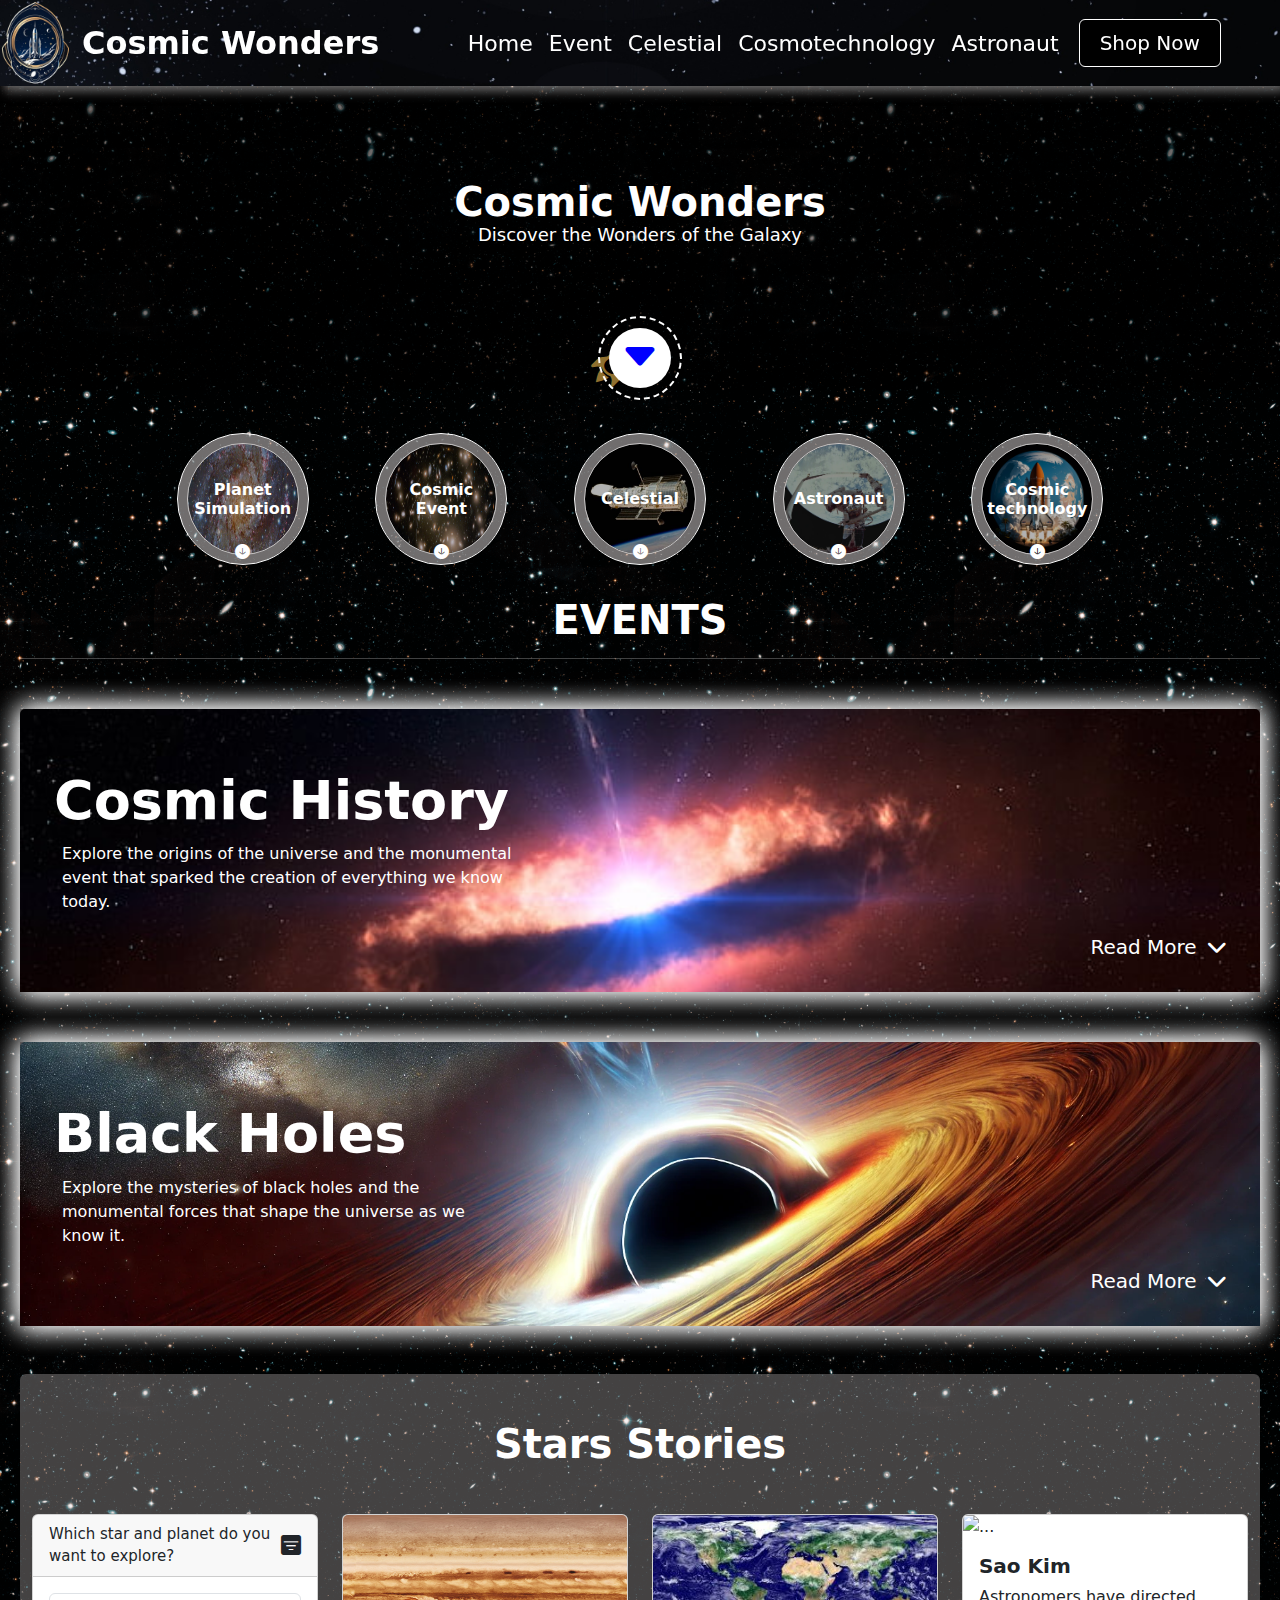
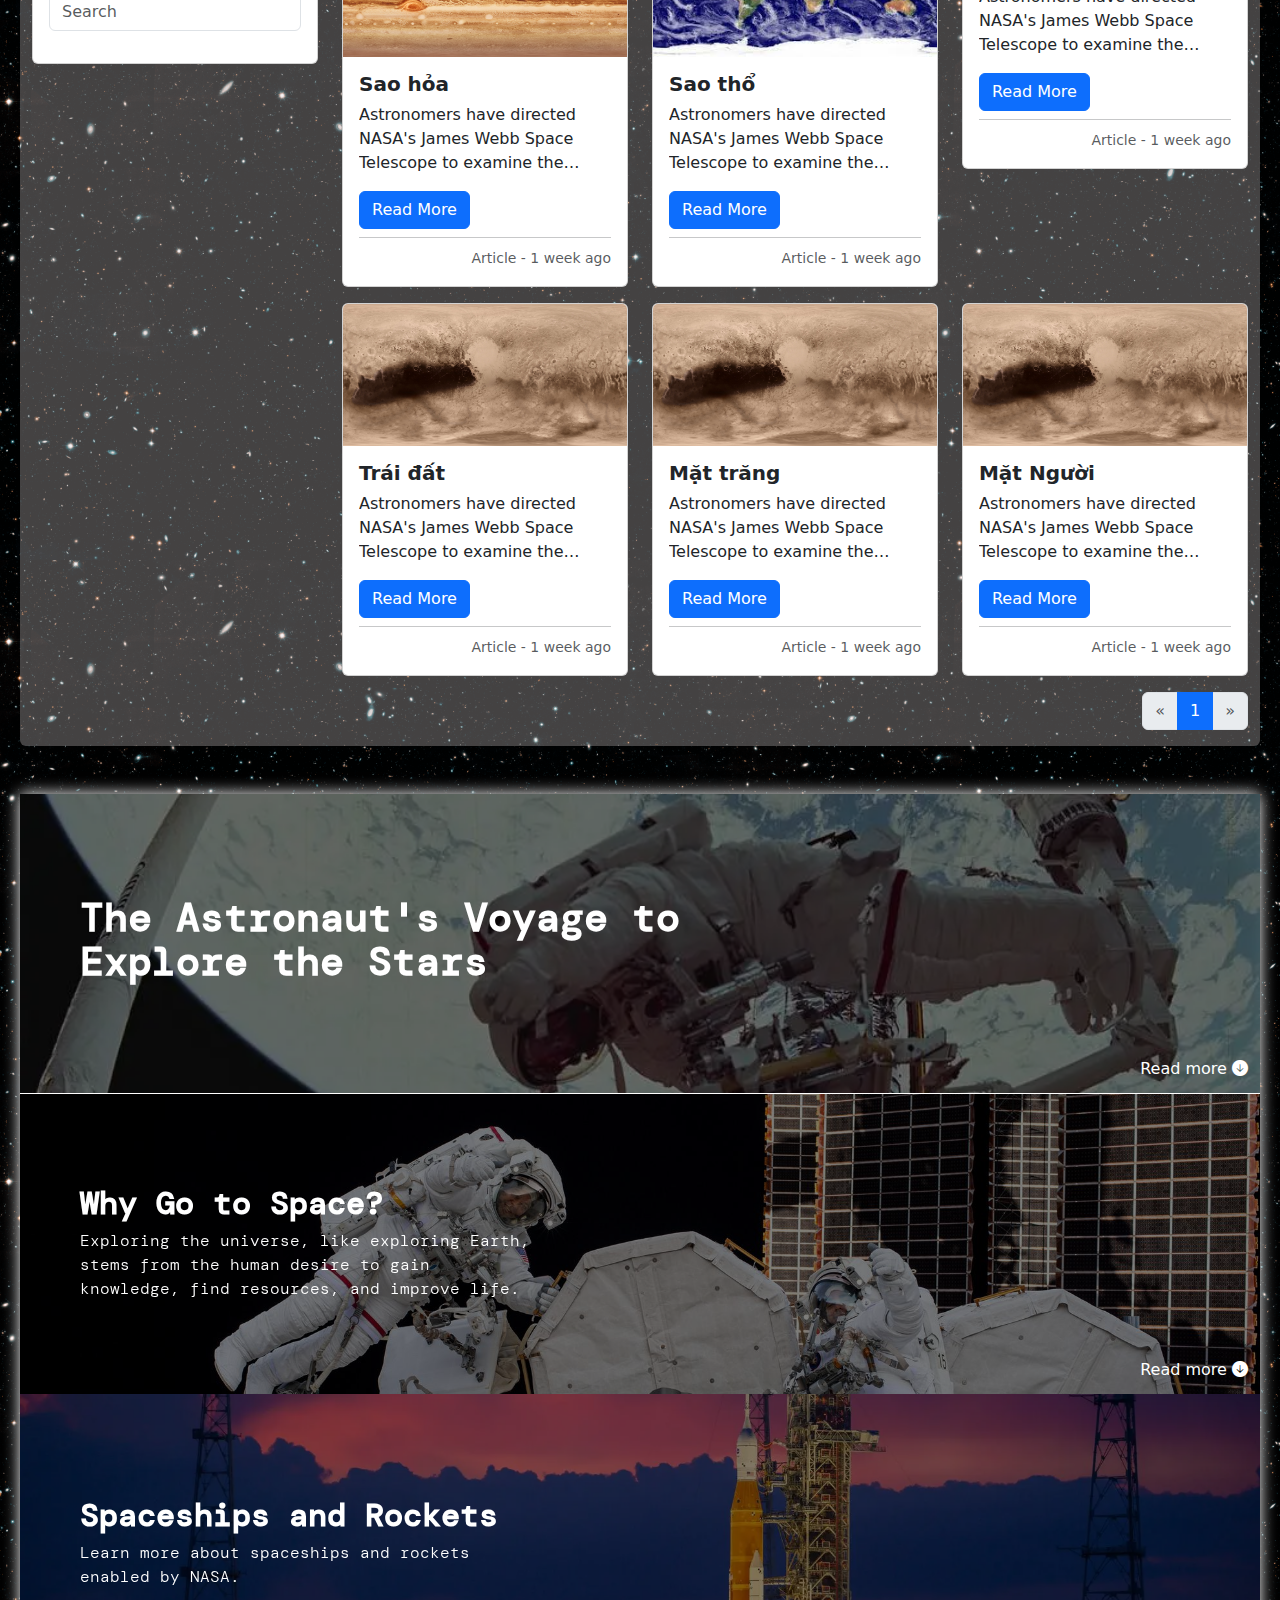
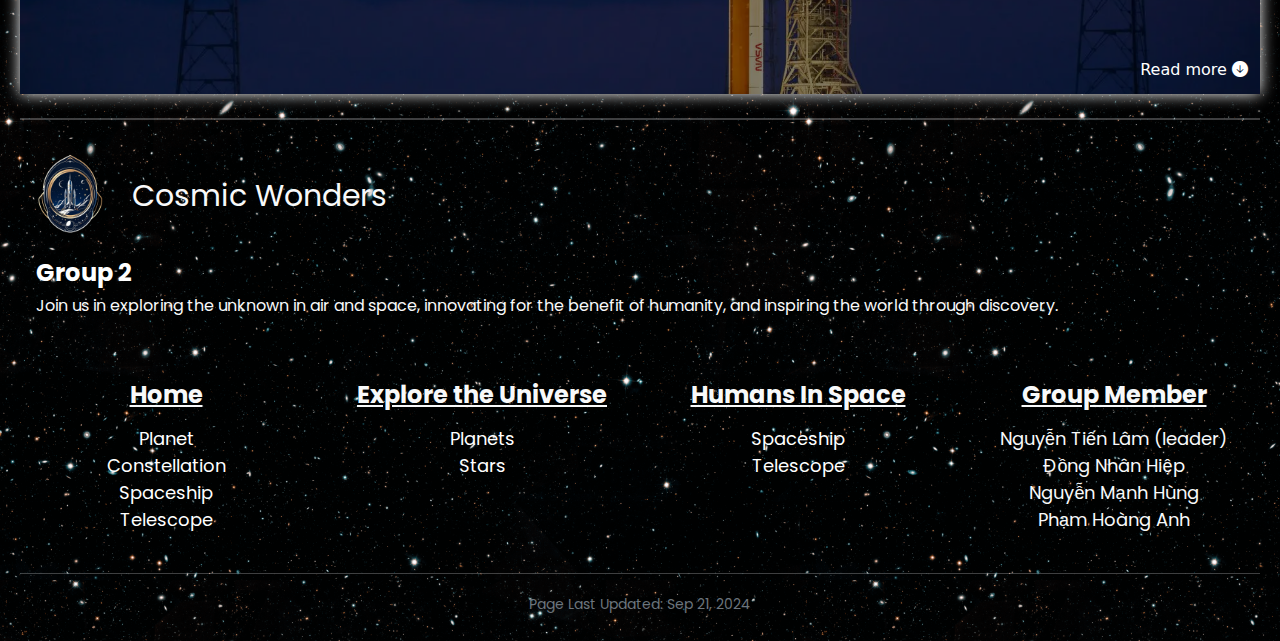
==== commit e438a9bd: "add footer(done)" ====
--- a/index.html
+++ b/index.html
@@ -1,1759 +1,1376 @@
 <!DOCTYPE html>
 <html lang="en">
-  <head>
-    <meta charset="UTF-8" />
-    <meta name="viewport" content="width=device-width, initial-scale=1.0" />
-    <title>Cosmic Wonders</title>
-    <!-- bootstrap -->
-    <link
-      href="https://cdn.jsdelivr.net/npm/bootstrap@5.3.3/dist/css/bootstrap.min.css"
-      rel="stylesheet"
-      integrity="sha384-QWTKZyjpPEjISv5WaRU9OFeRpok6YctnYmDr5pNlyT2bRjXh0JMhjY6hW+ALEwIH"
-      crossorigin="anonymous"
-    />
-    <link
-      rel="stylesheet"
-      href="https://cdn.jsdelivr.net/npm/bootstrap-icons@1.11.3/font/bootstrap-icons.min.css"
-    />
-    <!-- font -->
-    <link rel="preconnect" href="https://fonts.googleapis.com" />
-    <link rel="preconnect" href="https://fonts.gstatic.com" crossorigin />
-    <link
-      href="https://fonts.googleapis.com/css2?family=Poppins:ital,wght@0,100;0,200;0,300;0,400;0,500;0,600;0,700;0,800;0,900;1,100;1,200;1,300;1,400;1,500;1,600;1,700;1,800;1,900&display=swap"
-      rel="stylesheet"
-    />
-    <link
-      href="https://fonts.googleapis.com/css2?family=DM+Mono:ital,wght@0,300;0,400;0,500;1,300;1,400;1,500&display=swap"
-      rel="stylesheet"
-    />
-    <link
-      rel="stylesheet"
-      href="https://cdnjs.cloudflare.com/ajax/libs/font-awesome/6.0.0-beta3/css/all.min.css"
-    />
-    <!--Web-logo-->
-    <link
-      rel="shortcut icon"
-      type="image/x-icon"
-      href="./assets/img/logo/weblogo.png"
-    />
-    <!-- css -->
-    <link rel="stylesheet" href="./css/index.css" />
-    <link rel="stylesheet" href="./css/animation.css" />
-  </head>
-
-  <body>
-    <!-- start header -->
-    <header class="header">
-      <nav class="navbar navbar-expand-lg bg-body-tertiary navbar-header">
-        <div class="container-fluid p-0">
-          <div class="center col-4 justify-content-start">
-            <img
-              class="logo-img img-fluid h-auto"
-              src="./assets/img/logo/weblogo.png"
-              alt=""
+
+<head>
+  <meta charset="UTF-8" />
+  <meta name="viewport" content="width=device-width, initial-scale=1.0" />
+  <title>Cosmic Wonders</title>
+  <!-- bootstrap -->
+  <link href="https://cdn.jsdelivr.net/npm/bootstrap@5.3.3/dist/css/bootstrap.min.css" rel="stylesheet"
+    integrity="sha384-QWTKZyjpPEjISv5WaRU9OFeRpok6YctnYmDr5pNlyT2bRjXh0JMhjY6hW+ALEwIH" crossorigin="anonymous" />
+  <link rel="stylesheet" href="https://cdn.jsdelivr.net/npm/bootstrap-icons@1.11.3/font/bootstrap-icons.min.css" />
+  <!-- font -->
+  <link rel="preconnect" href="https://fonts.googleapis.com" />
+  <link rel="preconnect" href="https://fonts.gstatic.com" crossorigin />
+  <link
+    href="https://fonts.googleapis.com/css2?family=Poppins:ital,wght@0,100;0,200;0,300;0,400;0,500;0,600;0,700;0,800;0,900;1,100;1,200;1,300;1,400;1,500;1,600;1,700;1,800;1,900&display=swap"
+    rel="stylesheet" />
+  <link
+    href="https://fonts.googleapis.com/css2?family=DM+Mono:ital,wght@0,300;0,400;0,500;1,300;1,400;1,500&display=swap"
+    rel="stylesheet" />
+  <link rel="stylesheet" href="https://cdnjs.cloudflare.com/ajax/libs/font-awesome/6.0.0-beta3/css/all.min.css">
+  <!--Web-logo-->
+  <link rel="shortcut icon" type="image/x-icon" href="./assets/img/logo/weblogo.png" />
+  <!-- css -->
+  <link rel="stylesheet" href="./css/index.css" />
+  <link rel="stylesheet" href="./css/animation.css" />
+</head>
+
+<body>
+  <!-- start header -->
+  <header class="header">
+    <nav class="navbar navbar-expand-lg bg-body-tertiary navbar-header ">
+      <div class="container-fluid p-0">
+        <div class="center col-4 justify-content-start">
+          <img class="logo-img img-fluid h-auto" src="./assets/img/logo/weblogo.png" alt="" />
+          <a class="d-none d-sm-flex navbar-brand" href="#">Cosmic Wonders</a>
+        </div>
+        <button class="navbar-toggler col-2 end" type="button" data-bs-toggle="collapse"
+          data-bs-target="#navbarSupportedContent" aria-controls="navbarSupportedContent" aria-expanded="false"
+          aria-label="Toggle navigation">
+          <span class="navbar-toggler-icon"></span>
+        </button>
+        <div class="collapse navbar-collapse" id="navbarSupportedContent">
+          <hr class="split-header d-md-none d-block" />
+          <ul class="navbar-nav ms-lg-auto me-lg-0 me-auto">
+            <li class="nav-item">
+              <a class="nav-link active" aria-current="page" href="#">Home</a>
+            </li>
+            <li class="nav-item">
+              <a class="nav-link" href="#event">Event</a>
+            </li>
+            <li class="nav-item">
+              <a class="nav-link" href="#celestial">Celestial</a>
+            </li>
+            <li class="nav-item">
+              <a class="nav-link" href="#cosmotechnology">Cosmotechnology</a>
+            </li>
+            <li class="nav-item">
+              <a class="nav-link" href="#astronaut">Astronaut</a>
+            </li>
+            <li class="nav-item d-flex d-lg-none">
+              <a href=""><button class="btn btn-dark" type="button">
+                  Shop Now
+                </button></a>
+            </li>
+          </ul>
+          <form class="d-none d-xl-flex container-fluid ms-0 me-0 justify-content-start col-3">
+            <a href=""><button class="btn btn-dark" type="button">Shop Now</button></a>
+          </form>
+        </div>
+      </div>
+    </nav>
+    <div class="p-relative">
+      <div class="overlay"></div>
+      <video width="100%" height="600" autoplay loop muted>
+        <source src="./assets/img/header/header_video.mp4" type="video/mp4" />
+        Your browser does not support the video tag.
+      </video>
+      <div class="header_text">
+        <h1>Cosmic Wonders</h1>
+        <h2>Discover the Wonders of the Galaxy</h2>
+      </div>
+      <div class="header_btn center">
+        <a href="#selection">
+          <i class="bi bi-caret-down-fill"></i>
+          <i class="bi bi-rocket-takeoff"></i>
+        </a>
+      </div>
+    </div>
+  </header>
+  <!-- finish header -->
+
+  <div class="main-content container-fluid center flex-column">
+    <!-- start general -->
+    <div id="selection" class="row col-12 center flex-lg">
+      <div class="col-lg-2 col-4 selection_img">
+        <a href="3dtest.html"><img class="" src="./assets/img/body/planet_choose.jpg" alt="" /></a>
+        <div class="text"><a href="3dtest.html">Planet<br>Simulation</a></div>
+        <div class="text-icon">
+          <a href="3dtest.html"><i class="bi bi-arrow-down-circle-fill"></i></a>
+        </div>
+      </div>
+      <div class="col-lg-2 col-4 selection_img">
+        <a href=""><img class="" src="./assets/img/body/start.jpg" alt="" /></a>
+        <div class="text">
+          <a href="#event">Cosmic<br />Event</a>
+        </div>
+        <div class="text-icon">
+          <a href="#event"><i class="bi bi-arrow-down-circle-fill"></i></a>
+        </div>
+      </div>
+      <div class="col-lg-2 col-4 selection_img">
+        <a href=""><img class="" src="./assets/img/body/space.jpg" alt="" /></a>
+        <div class="text"><a href="#celestial">Celestial</a></div>
+        <div class="text-icon">
+          <a href="#celestial"><i class="bi bi-arrow-down-circle-fill"></i></a>
+        </div>
+      </div>
+      <div class="col-lg-2 col-4 selection_img">
+        <a href=""><img class="" src="./assets/img/body/astronaut.webp" alt="" /></a>
+        <div class="text"><a href="#astronaut">Astronaut</a></div>
+        <div class="text-icon">
+          <a href="#astronaut"><i class="bi bi-arrow-down-circle-fill"></i></a>
+        </div>
+      </div>
+      <div class="col-lg-2 col-4 selection_img">
+        <a href=""><img class="" src="./assets/img/body/Tàu vũ trụ.png" alt="" /></a>
+        <div class="text">
+          <a href="#cosmotechnology">Cosmic<br />technology</a>
+        </div>
+        <div class="text-icon">
+          <a href="#cosmotechnology"><i class="bi bi-arrow-down-circle-fill"></i></a>
+        </div>
+      </div>
+      
+    </div>
+    <!-- finish general -->
+
+    <!-- start Event -->
+    <div id="event" style="width: 100%;">
+      <h1 class="text-center">EVENTS</h1>
+      <hr>
+      <div id="bigbang" class="container-fluid mb-5">
+        <div class="bb_content container-fluid">
+          <div class="bb_content">
+            <div class="bb_header row text-start">
+              <div class="col-12">
+                <h2 class="m-0">Cosmic History</h2>
+                <div class="text1">Explore the origins of the universe and the monumental event that sparked the
+                  creation of everything we know today.</div>
+              </div>
+
+              <!-- Button Read More -->
+              <div class="col-12 mt-2">
+                <button class="btn btn-sm readMoreBtn" id="toggleBtn">
+                  Read More <i class="fas fa-chevron-down"></i> <!-- Add arrow icon -->
+                </button>
+              </div>
+            </div>
+
+            <div class="bb_body p-5 d-none" id="bbBody">
+              <div class="row">
+                <!-- Menu -->
+                <div class="col-12 col-md-3">
+                  <ul class="bb_menu_list">
+                    <li>Content</li>
+                    <li><a href="#uni_history">The Universe’s History</a></li>
+                    <li><a href="#cosmicInflation">Cosmic Inflation</a></li>
+                    <li><a href="#b_n">Big Bang and Nucleosynthesis</a></li>
+                    <li><a href="#recombination">Recombination</a></li>
+                    <li><a href="#darkAge">Dark Ages</a></li>
+                    <li><a href="#firstStar">First Stars</a></li>
+                    <li><a href="#reionization">Reionization</a></li>
+                    <li><a href="#theFuture">The Future</a></li>
+                  </ul>
+                </div>
+
+                <!-- Nội dung chính -->
+                <div class="col-12 col-md-9">
+                  <div class="row">
+                    <div id="uni_history">
+                      <h3>The Universe’s History</h3>
+                      <span>The origin, evolution, and nature of the universe have fascinated and confounded humankind
+                        for
+                        centuries. New ideas and major discoveries made during the 20th century transformed cosmology –
+                        the
+                        term for the way we conceptualize and study the universe – although much remains unknown. Here
+                        is
+                        the history of the universe according to cosmologists’ current theories.</span>
+                    </div>
+                  </div>
+
+                  <div class="row">
+                    <div id="cosmicInflation">
+                      <h3>Cosmic Inflation</h3>
+                      <span>Around 13.8 billion years ago, the universe expanded faster than the speed of light for a
+                        fraction of a second, a period called cosmic inflation. Scientists aren’t sure what came before
+                        inflation or what powered it. It’s possible that energy during this period was just part of the
+                        fabric of space-time. Cosmologists think inflation explains many aspects of the universe we
+                        observe
+                        today, like its flatness, or lack of curvature, on the largest scales. Inflation may have also
+                        magnified density differences that naturally occur on space’s smallest, quantum-level scales,
+                        which
+                        eventually helped form the universe’s large-scale structures.</span>
+                    </div>
+                  </div>
+
+                  <!-- Hình ảnh không lấn sang -->
+                  <div class="row">
+                    <div class="col-12 mt-5 mb-5">
+                      <img class="img-fluid" src="./assets/img/body/history.webp" alt="">
+                    </div>
+                  </div>
+
+                  <div class="row">
+                    <div id="b_n" class="col-12">
+                      <h3>Big Bang and Nucleosynthesis</h3>
+                      <span>When cosmic inflation stopped, the energy driving it transferred to matter
+                        and light –
+                        the big bang. One second after the big bang, the universe consisted of an extremely hot
+                        (18 billion
+                        degrees Fahrenheit or 10 billion degrees Celsius) primordial soup of light and
+                        particles. In the
+                        following minutes, an era called nucleosynthesis, protons and neutrons collided and
+                        produced the
+                        earliest elements – hydrogen, helium, and traces of lithium and beryllium. After five
+                        minutes, most of
+                        today’s helium had formed, and the universe had expanded and cooled enough that further
+                        element
+                        formation stopped. At this point, though, the universe was still too hot for the atomic
+                        nuclei of
+                        these elements to catch electrons and form complete atoms. The cosmos was opaque because
+                        a vast number
+                        of electrons created a sort of fog that scattered light.</span>
+                    </div>
+                  </div>
+
+                  <div class="row">
+                    <div id="recombination" class="col-12">
+                      <h3>Recombination</h3>
+                      <span>Around 380,000 years after the big bang, the universe had cooled enough that
+                        atomic
+                        nuclei could capture electrons, a period astronomers call the epoch of recombination.
+                        This had two
+                        major effects on the cosmos. First, with most electrons now bound into atoms, there were
+                        no longer
+                        enough free ones to completely scatter light, and the cosmic fog cleared. The universe
+                        became
+                        transparent, and for the first time, light could freely travel over great distances.
+                        Second, the
+                        formation of these first atoms produced its own light. This glow, still detectable
+                        today, is called
+                        the cosmic microwave background. It is the oldest light we can observe in the
+                        universe.</span>
+                    </div>
+                  </div>
+
+                  <div class="row mt-5 mb-5 text-center flex-column">
+                    <img alt="Heat map of the infant universe" class="img-fluid"
+                      src="./assets/img/body/recombination_img.png" alt="">
+                    <p class="imgNote">Heat map of the infant universe</p>
+                  </div>
+
+                  <div class="row">
+                    <div id="darkAge" class="col-12">
+                      <h3>Dark Ages</h3>
+                      <span>After the cosmic microwave background, the universe again became opaque at shorter
+                        wavelengths due
+                        to the absorbing effects of all those hydrogen atoms. For the next 200 million years the
+                        universe
+                        remained dark. There were no stars to shine. The cosmos at this point consisted of a sea
+                        of hydrogen
+                        atoms, helium, and trace amounts of heavier elements.</span>
+                    </div>
+                  </div>
+
+                  <div class="row">
+                    <div id="firstStar" class="col-12">
+                      <h3>First Stars</h3>
+                      <span>Gas was not uniformly distributed throughout the universe. Cooler areas of space were
+                        lumpier,
+                        with denser clouds of gas. As these clumps grew more massive, their gravity attracted
+                        additional
+                        matter. As they became denser, and more compact, the centers of these clumps became
+                        hotter – hot
+                        enough eventually that nuclear fusion occurred in their centers. These were the first
+                        stars. They were
+                        30 to 300 times more massive than our Sun and millions of times brighter. Over several
+                        hundred million
+                        years, the first stars collected into the first galaxies.</span>
+                    </div>
+                  </div>
+
+                  <div class="row">
+                    <div id="reionization" class="col-12">
+                      <h3>Reionization</h3>
+                      <span>At first, starlight couldn’t travel far because it was scattered by the relatively
+                        dense gas
+                        surrounding the first stars. Gradually, the ultraviolet light emitted by these stars
+                        broke down, or
+                        ionized, hydrogen atoms in the gas into their constituent electrons and protons. As this
+                        reionization
+                        progressed, starlight traveled farther, breaking up more and more hydrogen atoms. By the
+                        time the
+                        universe was 1 billion years old, stars and galaxies had transformed nearly all this
+                        gas, making the
+                        universe transparent to light as we see it today.</span>
+                    </div>
+                  </div>
+
+                  <div class="row">
+                    <div id="theFuture" class="col-12">
+                      <h3>The Future</h3>
+                      <span>For many years, scientists thought the universe’s current expansion was slowing down.
+                        But in fact,
+                        cosmic expansion is speeding up. In 1998, astronomers found that certain supernovae,
+                        bright stellar
+                        explosions, were fainter than expected. They concluded this could only happen if the
+                        supernovae had
+                        moved farther away, at a faster rate than predicted.<br>
+                        Scientists suspect a mysterious substance they call dark energy is accelerating
+                        expansion. Future
+                        research may yield new surprises, but cosmologists suggest it’s likely the universe will
+                        continue to
+                        expand forever.</span>
+                    </div>
+                  </div>
+                </div>
+              </div>
+            </div>
+          </div>
+        </div>
+      </div>
+
+      <div id="bigbang" class="container-fluid mb-5">
+        <div class="bb_content container-fluid">
+          <div class="bb_content">
+            <div class="bb_header_bl row text-start">
+              <div class="col-12">
+                <h2 class="m-0">Black Holes</h2>
+                <div class="text1">Explore the mysteries of black holes and the monumental forces that shape the
+                  universe as we know it.</div>
+              </div>
+
+
+              <!-- Button Read More -->
+              <div class="col-12 mt-2">
+                <button class="btn btn-sm readMoreBtn" id="toggleBtn2">
+                  Read More <i class="fas fa-chevron-down"></i> <!-- Add arrow icon -->
+                </button>
+              </div>
+            </div>
+
+            <div class="bb_body p-5 d-none" id="bbBody2">
+              <div class="row">
+                <!-- Menu -->
+                <div class="col-12 col-md-3">
+                  <ul class="bb_menu_list">
+                    <li>Content</li>
+                    <li><a href="#uni_history">The Universe’s History</a></li>
+                    <li><a href="#cosmicInflation">Cosmic Inflation</a></li>
+                    <li><a href="#b_n">Big Bang and Nucleosynthesis</a></li>
+                    <li><a href="#recombination">Recombination</a></li>
+                    <li><a href="#darkAge">Dark Ages</a></li>
+                    <li><a href="#firstStar">First Stars</a></li>
+                    <li><a href="#reionization">Reionization</a></li>
+                    <li><a href="#theFuture">The Future</a></li>
+                  </ul>
+                </div>
+
+                <!-- Nội dung chính -->
+                <div class="col-12 col-md-9">
+                  <div class="row">
+                    <div id="uni_history">
+                      <h3>The Universe’s History</h3>
+                      <span>The origin, evolution, and nature of the universe have fascinated and confounded humankind
+                        for
+                        centuries. New ideas and major discoveries made during the 20th century transformed cosmology –
+                        the
+                        term for the way we conceptualize and study the universe – although much remains unknown. Here
+                        is
+                        the history of the universe according to cosmologists’ current theories.</span>
+                    </div>
+                  </div>
+
+                  <div class="row">
+                    <div id="cosmicInflation">
+                      <h3>Cosmic Inflation</h3>
+                      <span>Around 13.8 billion years ago, the universe expanded faster than the speed of light for a
+                        fraction of a second, a period called cosmic inflation. Scientists aren’t sure what came before
+                        inflation or what powered it. It’s possible that energy during this period was just part of the
+                        fabric of space-time. Cosmologists think inflation explains many aspects of the universe we
+                        observe
+                        today, like its flatness, or lack of curvature, on the largest scales. Inflation may have also
+                        magnified density differences that naturally occur on space’s smallest, quantum-level scales,
+                        which
+                        eventually helped form the universe’s large-scale structures.</span>
+                    </div>
+                  </div>
+
+                  <!-- Hình ảnh không lấn sang -->
+                  <div class="row">
+                    <div class="col-12 mt-5 mb-5">
+                      <img class="img-fluid" src="./assets/img/body/history.webp" alt="">
+                    </div>
+                  </div>
+
+                  <div class="row">
+                    <div id="b_n" class="col-12">
+                      <h3>Big Bang and Nucleosynthesis</h3>
+                      <span>When cosmic inflation stopped, the energy driving it transferred to matter
+                        and light –
+                        the big bang. One second after the big bang, the universe consisted of an extremely hot
+                        (18 billion
+                        degrees Fahrenheit or 10 billion degrees Celsius) primordial soup of light and
+                        particles. In the
+                        following minutes, an era called nucleosynthesis, protons and neutrons collided and
+                        produced the
+                        earliest elements – hydrogen, helium, and traces of lithium and beryllium. After five
+                        minutes, most of
+                        today’s helium had formed, and the universe had expanded and cooled enough that further
+                        element
+                        formation stopped. At this point, though, the universe was still too hot for the atomic
+                        nuclei of
+                        these elements to catch electrons and form complete atoms. The cosmos was opaque because
+                        a vast number
+                        of electrons created a sort of fog that scattered light.</span>
+                    </div>
+                  </div>
+
+                  <div class="row">
+                    <div id="recombination" class="col-12">
+                      <h3>Recombination</h3>
+                      <span>Around 380,000 years after the big bang, the universe had cooled enough that
+                        atomic
+                        nuclei could capture electrons, a period astronomers call the epoch of recombination.
+                        This had two
+                        major effects on the cosmos. First, with most electrons now bound into atoms, there were
+                        no longer
+                        enough free ones to completely scatter light, and the cosmic fog cleared. The universe
+                        became
+                        transparent, and for the first time, light could freely travel over great distances.
+                        Second, the
+                        formation of these first atoms produced its own light. This glow, still detectable
+                        today, is called
+                        the cosmic microwave background. It is the oldest light we can observe in the
+                        universe.</span>
+                    </div>
+                  </div>
+
+                  <div class="row mt-5 mb-5 text-center flex-column">
+                    <img alt="Heat map of the infant universe" class="img-fluid"
+                      src="./assets/img/body/recombination_img.png" alt="">
+                    <p class="imgNote">Heat map of the infant universe</p>
+                  </div>
+
+                  <div class="row">
+                    <div id="darkAge" class="col-12">
+                      <h3>Dark Ages</h3>
+                      <span>After the cosmic microwave background, the universe again became opaque at shorter
+                        wavelengths due
+                        to the absorbing effects of all those hydrogen atoms. For the next 200 million years the
+                        universe
+                        remained dark. There were no stars to shine. The cosmos at this point consisted of a sea
+                        of hydrogen
+                        atoms, helium, and trace amounts of heavier elements.</span>
+                    </div>
+                  </div>
+
+                  <div class="row">
+                    <div id="firstStar" class="col-12">
+                      <h3>First Stars</h3>
+                      <span>Gas was not uniformly distributed throughout the universe. Cooler areas of space were
+                        lumpier,
+                        with denser clouds of gas. As these clumps grew more massive, their gravity attracted
+                        additional
+                        matter. As they became denser, and more compact, the centers of these clumps became
+                        hotter – hot
+                        enough eventually that nuclear fusion occurred in their centers. These were the first
+                        stars. They were
+                        30 to 300 times more massive than our Sun and millions of times brighter. Over several
+                        hundred million
+                        years, the first stars collected into the first galaxies.</span>
+                    </div>
+                  </div>
+
+                  <div class="row">
+                    <div id="reionization" class="col-12">
+                      <h3>Reionization</h3>
+                      <span>At first, starlight couldn’t travel far because it was scattered by the relatively
+                        dense gas
+                        surrounding the first stars. Gradually, the ultraviolet light emitted by these stars
+                        broke down, or
+                        ionized, hydrogen atoms in the gas into their constituent electrons and protons. As this
+                        reionization
+                        progressed, starlight traveled farther, breaking up more and more hydrogen atoms. By the
+                        time the
+                        universe was 1 billion years old, stars and galaxies had transformed nearly all this
+                        gas, making the
+                        universe transparent to light as we see it today.</span>
+                    </div>
+                  </div>
+
+                  <div class="row">
+                    <div id="theFuture" class="col-12">
+                      <h3>The Future</h3>
+                      <span>For many years, scientists thought the universe’s current expansion was slowing down.
+                        But in fact,
+                        cosmic expansion is speeding up. In 1998, astronomers found that certain supernovae,
+                        bright stellar
+                        explosions, were fainter than expected. They concluded this could only happen if the
+                        supernovae had
+                        moved farther away, at a faster rate than predicted.<br>
+                        Scientists suspect a mysterious substance they call dark energy is accelerating
+                        expansion. Future
+                        research may yield new surprises, but cosmologists suggest it’s likely the universe will
+                        continue to
+                        expand forever.</span>
+                    </div>
+                  </div>
+                </div>
+              </div>
+            </div>
+          </div>
+        </div>
+      </div>
+    </div>
+    <!-- finish Event -->
+
+    <!-- start Celestial -->
+    <div id="celestial"
+    class="container title-summary rounded min-vh-100"
+    style="background-color: rgba(224, 217, 217, 0.3); max-width: 100%"
+  >
+    <div class="row">
+      <h1
+        class="mt-5 mb-5 text-center"
+        style="color: white; font-weight: 700;"
+      >
+        Stars Stories
+      </h1>
+      <div class="col-md-3 mb-2 sticky-filter" id="filter-section">
+        <div class="card m-auto">
+          <div
+            class="card-header d-flex justify-content-between align-items-center"
+          >
+            <span style="font-weight: 500; font-size: 15px"
+              >Which star and planet do you want to explore?</span
+            >
+            <button
+              class="navbar-toggler"
+              type="button"
+              data-bs-toggle="collapse"
+              data-bs-target="#navbarSupportedStar"
+              aria-controls="navbarSupportedStar"
+              aria-expanded="false"
+              aria-label="Toggle navigation"
+            >
+              <i
+                class="bi bi-filter-square-fill"
+                style="font-size: 20px"
+              ></i>
+            </button>
+          </div>
+          <div class="card-body">
+            <input
+              type="text"
+              class="form-control mb-3"
+              placeholder="Search"
+              id="search-input"
             />
-            <a class="d-none d-sm-flex navbar-brand" href="#">Cosmic Wonders</a>
-          </div>
-          <button
-            class="navbar-toggler col-2 end"
-            type="button"
-            data-bs-toggle="collapse"
-            data-bs-target="#navbarSupportedContent"
-            aria-controls="navbarSupportedContent"
-            aria-expanded="false"
-            aria-label="Toggle navigation"
-          >
-            <span class="navbar-toggler-icon"></span>
-          </button>
-          <div class="collapse navbar-collapse" id="navbarSupportedContent">
-            <hr class="split-header d-md-none d-block" />
-            <ul class="navbar-nav ms-lg-auto me-lg-0 me-auto">
-              <li class="nav-item">
-                <a class="nav-link active" aria-current="page" href="#">Home</a>
+            <ul class="list-unstyled collapse" id="navbarSupportedStar">
+              <li class="mb-2">
+                <input
+                  class="form-check-input"
+                  type="checkbox"
+                  id="planet"
+                />
+                <label class="form-check-label" for="planet"
+                  >Planet</label
+                >
               </li>
-              <li class="nav-item">
-                <a class="nav-link" href="#event">Event</a>
-              </li>
-              <li class="nav-item">
-                <a class="nav-link" href="#celestial">Celestial</a>
-              </li>
-              <li class="nav-item">
-                <a class="nav-link" href="#cosmotechnology">Cosmotechnology</a>
-              </li>
-              <li class="nav-item">
-                <a class="nav-link" href="#astronaut">Astronaut</a>
-              </li>
-              <li class="nav-item d-flex d-lg-none">
-                <a href=""
-                  ><button class="btn btn-dark" type="button">
-                    Shop Now
-                  </button></a
+              <li class="mb-2">
+                <input
+                  class="form-check-input"
+                  type="checkbox"
+                  id="stars"
+                />
+                <label class="form-check-label" for="stars"
+                  >Stars</label
                 >
               </li>
             </ul>
-            <form
-              class="d-none d-xl-flex container-fluid ms-0 me-0 justify-content-start col-3"
-            >
-              <a href=""
-                ><button class="btn btn-dark" type="button">Shop Now</button></a
-              >
-            </form>
-          </div>
-        </div>
-      </nav>
-      <div class="p-relative">
+          </div>
+        </div>
+      </div>
+      <div class="col-md-9">
+        <div class="row">
+          <p id="no-result-message" style="display: none; color: red;">Dữ liệu bạn đang tìm kiếm không tìm thấy hoặc đang cập nhật</p>
+          <!-- Article 1 -->
+          <div class="col-md-4 mb-3">
+            <div class="card card-content star">
+              <img
+                src="./textures/jupiter.jpg"
+                class="card-img-top"
+                alt="..."
+              />
+              <div class="card-body">
+                <h5 class="card-title">
+                  Sao hỏa
+                </h5>
+                <p class="card-text">
+                  Astronomers have directed NASA's James Webb Space
+                  Telescope to examine the outskirts of our Milky Way
+                  galaxy...test cái xem nó để 3 ròng được không thêm tí nữa đi
+                </p>
+                <a
+                  href="#"
+                  class="btn btn-primary btn-content-readmore"
+                  data-bs-toggle="modal"
+                  data-bs-target="#titleDetailModal"
+                  >Read More</a
+                >
+                <hr class="my-2" />
+                <p class="card-text text-end">
+                  <small class="text-muted">Article - 1 week ago</small>
+                </p>
+              </div>
+            </div>
+          </div>
+          <!-- Article 2 -->
+          <div class="col-md-4 mb-3">
+            <div class="card card-content star">
+              <img
+                src="./textures/earth.webp"
+                class="card-img-top"
+                alt="..."
+              />
+              <div class="card-body">
+                <h5 class="card-title">
+                  Sao thổ
+                </h5>
+                <p class="card-text">
+                  Astronomers have directed NASA's James Webb Space
+                  Telescope to examine the outskirts of our Milky Way
+                  galaxy...
+                </p>
+                <a
+                  href="#"
+                  class="btn btn-primary btn-content-readmore"
+                  data-bs-toggle="modal"
+                  data-bs-target="#titleDetailModal"
+                  >Read More</a
+                >
+                <hr class="my-2" />
+                <p class="card-text text-end">
+                  <small class="text-muted">Article - 1 week ago</small>
+                </p>
+              </div>
+            </div>
+          </div>
+          <!-- Article 3 -->
+          <div class="col-md-4 mb-3">
+            <div class="card card-content star">
+              <img
+                src="./textures/mars.png"
+                class="card-img-top"
+                alt="..."
+              />
+              <div class="card-body">
+                <h5 class="card-title">
+                  Sao Kim
+                </h5>
+                <p class="card-text">
+                  Astronomers have directed NASA's James Webb Space
+                  Telescope to examine the outskirts of our Milky Way
+                  galaxy...
+                </p>
+                <a
+                  href="#"
+                  class="btn btn-primary btn-content-readmore"
+                  data-bs-toggle="modal"
+                  data-bs-target="#titleDetailModal"
+                  >Read More</a
+                >
+                <hr class="my-2" />
+                <p class="card-text text-end">
+                  <small class="text-muted">Article - 1 week ago</small>
+                </p>
+              </div>
+            </div>
+          </div>
+          <!-- Article 4 -->
+          <div class="col-md-4 mb-3">
+            <div class="card card-content planet">
+              <img
+                src="./textures/neptune.jpg"
+                class="card-img-top"
+                alt="..."
+              />
+              <div class="card-body">
+                <h5 class="card-title">
+                  Trái đất
+                </h5>
+                <p class="card-text">
+                  Astronomers have directed NASA's James Webb Space
+                  Telescope to examine the outskirts of our Milky Way
+                  galaxy...
+                </p>
+                <a
+                  href="#"
+                  class="btn btn-primary btn-content-readmore"
+                  data-bs-toggle="modal"
+                  data-bs-target="#titleDetailModal"
+                  >Read More</a
+                >
+                <hr class="my-2" />
+                <p class="card-text text-end">
+                  <small class="text-muted">Article - 1 week ago</small>
+                </p>
+              </div>
+            </div>
+          </div>
+          <!-- Article 5 -->
+          <div class="col-md-4 mb-3">
+            <div class="card card-content planet">
+              <img
+                src="./textures/neptune.jpg"
+                class="card-img-top"
+                alt="..."
+              />
+              <div class="card-body">
+                <h5 class="card-title">
+                  Mặt trăng
+                </h5>
+                <p class="card-text">
+                  Astronomers have directed NASA's James Webb Space
+                  Telescope to examine the outskirts of our Milky Way
+                  galaxy...
+                </p>
+                <a
+                  href="#"
+                  class="btn btn-primary btn-content-readmore"
+                  data-bs-toggle="modal"
+                  data-bs-target="#titleDetailModal"
+                  >Read More</a
+                >
+                <hr class="my-2" />
+                <p class="card-text text-end">
+                  <small class="text-muted">Article - 1 week ago</small>
+                </p>
+              </div>
+            </div>
+          </div>
+          <!-- Article 6 -->
+          <div class="col-md-4 mb-3">
+            <div class="card card-content planet">
+              <img
+                src="./textures/neptune.jpg"
+                class="card-img-top"
+                alt="..."
+              />
+              <div class="card-body">
+                <h5 class="card-title">
+                  Mặt Người
+                </h5>
+                <p class="card-text">
+                  Astronomers have directed NASA's James Webb Space
+                  Telescope to examine the outskirts of our Milky Way
+                  galaxy...
+                </p>
+                <a
+                  href="#"
+                  class="btn btn-primary btn-content-readmore"
+                  data-bs-toggle="modal"
+                  data-bs-target="#titleDetailModal"
+                  >Read More</a
+                >
+                <hr class="my-2" />
+                <p class="card-text text-end">
+                  <small class="text-muted">Article - 1 week ago</small>
+                </p>
+              </div>
+            </div>
+          </div>
+        </div>
+        <!-- phân trang -->
+        <nav aria-label="Page navigation example" id="pagination">
+          <ul class="pagination justify-content-end"></ul>
+        </nav>
+      </div>
+    </div>
+
+    <!-- model chi tiết bài viết  -->
+    <div
+      class="modal fade"
+      id="titleDetailModal"
+      tabindex="-1"
+      aria-labelledby="titleDetailModalLabel"
+      aria-hidden="true"
+    >
+      <div class="modal-dialog modal-fullscreen">
+        <div class="modal-content title-summary-modal">
+          <div class="modal-header">
+            <h5 class="modal-title" id="titleDetailModalLabel">
+              Chi tiết bài viết
+            </h5>
+            <button
+              type="button"
+              class="btn-close"
+              data-bs-dismiss="modal"
+              aria-label="Close"
+            ></button>
+          </div>
+          <div class="modal-body">
+            <div class="container title-detail">
+              <div class="image-container">
+                <img
+                  src="./assets/img/slider/header_img(5).png"
+                  alt="Sao Thổ"
+                />
+                <div class="title-img">
+                  <div class="title-img-1">SAO THỔ</div>
+                  <div class="title-img-2">
+                    Sao Thổ là hành tinh thứ sáu tính từ Mặt trời và là hành
+                    tinh lớn thứ hai trong hệ mặt trời. Nó được bao quanh
+                    bởi những vành đai tuyệt đẹp.
+                  </div>
+                </div>
+              </div>
+              <div class="row">
+                <div class="col-md-12">
+                  <h2 class="section-title">Ngày phát hiện</h2>
+                  <p class="content">
+                    Sao Thổ đã được con người biết đến từ thời cổ đại, nhờ
+                    vào việc quan sát bầu trời bằng mắt thường. Các nhà
+                    thiên văn học cổ đại như Ptolemy và những người Hy Lạp
+                    đã nhận diện và ghi lại sự tồn tại của Sao Thổ. Tuy
+                    nhiên, Sao Thổ không được "phát hiện" dưới dạng hành
+                    tinh riêng biệt mà là một thiên thể đã được quan sát và
+                    nghiên cứu từ rất lâu. Việc nghiên cứu chi tiết hơn về
+                    Sao Thổ bắt đầu từ thế kỷ 17, khi Galileo Galilei lần
+                    đầu tiên quan sát Sao Thổ bằng kính viễn vọng vào năm
+                    1610.
+                  </p>
+                </div>
+              </div>
+              <div class="row">
+                <div class="col-md-12">
+                  <h2 class="section-title">Kích thước</h2>
+                  <p class="content">
+                    Sao Thổ là hành tinh lớn thứ hai trong Hệ Mặt Trời sau
+                    Sao Mộc, với đường kính khoảng 120,536 km. Khối lượng
+                    của Sao Thổ cũng lớn hơn Trái Đất rất nhiều, gấp khoảng
+                    95 lần. Tuy nhiên, Sao Thổ lại có mật độ rất thấp, chỉ
+                    bằng 0.687 lần mật độ nước, có nghĩa là nếu có thể đặt
+                    Sao Thổ vào một hồ nước khổng lồ, nó sẽ nổi.
+                  </p>
+                </div>
+              </div>
+              <div class="row">
+                <div class="col-md-12">
+                  <h2 class="section-title">Khí quyển</h2>
+                  <p class="content">
+                    Khí quyển của Sao Thổ chủ yếu bao gồm hydro (khoảng 96%)
+                    và heli (khoảng 3%), giống như nhiều hành tinh khí khổng
+                    lồ khác. Bên cạnh đó, nó còn chứa các hợp chất nhỏ khác
+                    như methane, amonia, và hơi nước. Khí quyển của Sao Thổ
+                    có các dải mây tương tự như Sao Mộc, tuy nhiên, chúng
+                    không rõ nét và dễ nhận thấy như Sao Mộc do lớp mây dày
+                    hơn và ít rối loạn hơn.
+                  </p>
+                </div>
+              </div>
+              <div class="row">
+                <div class="col-md-12">
+                  <h2 class="section-title">
+                    Khoảng cách từ Mặt Trời và Trái Đất
+                  </h2>
+                  <p class="content">
+                    Sao Thổ cách Mặt Trời khoảng 1.4 tỷ km (9.5 đơn vị thiên
+                    văn - AU), tùy thuộc vào vị trí trên quỹ đạo của nó.
+                    Khoảng cách giữa Sao Thổ và Trái Đất thay đổi tùy theo
+                    vị trí của hai hành tinh trên quỹ đạo của mình, nhưng
+                    khoảng cách trung bình là khoảng 1.2 tỷ km.
+                  </p>
+                </div>
+              </div>
+              <div class="row">
+                <div class="col-md-12">
+                  <h2 class="section-title">
+                    Các chi tiết quan trọng khác
+                  </h2>
+                  <p class="content">
+                    Vòng đai: Sao Thổ nổi tiếng với hệ thống vòng đai tuyệt
+                    đẹp, chủ yếu được tạo thành từ bằng và đãi. Những vòng
+                    đai này trải dài hàng ngàn km, nhưng chỉ dày vài chục
+                    mét.
+                  </p>
+                  <p class="content">
+                    Mặt trăng: Sao Thổ có ít nhất 83 mặt trăng được xác
+                    nhận, trong đó lớn nhất là Titan, mặt trăng lớn thứ hai
+                    trong Hệ Mặt Trời. Titan có một bầu khí quyển dày và có
+                    các chất hóa học giống với những gì có thể hình thành sự
+                    sống.
+                  </p>
+                  <p class="content">
+                    Quỹ đạo và chu kỳ quay: Một năm trên Sao Thổ (tức thời
+                    gian sao Thổ quay quanh Mặt Trời) kéo dài khoảng 29.5
+                    năm Trái Đất. Tuy nhiên, một ngày trên Sao Thổ (tức thời
+                    gian sao Thổ tự quay quanh trục của nó) chỉ dài khoảng
+                    10 giờ 33 phút.
+                  </p>
+                </div>
+              </div>
+            </div>
+          </div>
+        </div>
+      </div>
+    </div>
+    <!-- kết thúc chi tiết bài viết -->
+    </div>
+  <!-- finish Celestial -->
+
+    <!-- start Astronaut -->
+    <div class=" mt-5" id="astronaut">
+      <div class="astronaut-header-1 p-relative start">
         <div class="overlay"></div>
-        <video width="100%" height="600" autoplay loop muted>
-          <source src="./assets/img/header/header_video.mp4" type="video/mp4" />
-          Your browser does not support the video tag.
-        </video>
-        <div class="header_text">
-          <h1>Cosmic Wonders</h1>
-          <h2>Discover the Wonders of the Galaxy</h2>
-        </div>
-        <div class="header_btn center">
-          <a href="#selection">
-            <i class="bi bi-caret-down-fill"></i>
-            <i class="bi bi-rocket-takeoff"></i>
-          </a>
-        </div>
-      </div>
-    </header>
-    <!-- finish header -->
-
-    <div class="main-content container-fluid center flex-column">
-      <!-- start general -->
-      <div id="selection" class="row col-12 center flex-lg">
-        <div class="col-lg-2 col-4 selection_img">
-          <a href="3dtest.html"
-            ><img class="" src="./assets/img/body/planet_choose.jpg" alt=""
-          /></a>
-          <div class="text">
-            <a href="3dtest.html">Planet<br />Simulation</a>
-          </div>
-          <div class="text-icon">
-            <a href="3dtest.html"
-              ><i class="bi bi-arrow-down-circle-fill"></i
-            ></a>
-          </div>
-        </div>
-        <div class="col-lg-2 col-4 selection_img">
-          <a href=""
-            ><img class="" src="./assets/img/body/start.jpg" alt=""
-          /></a>
-          <div class="text">
-            <a href="#event">Cosmic<br />Event</a>
-          </div>
-          <div class="text-icon">
-            <a href="#event"><i class="bi bi-arrow-down-circle-fill"></i></a>
-          </div>
-        </div>
-        <div class="col-lg-2 col-4 selection_img">
-          <a href=""
-            ><img class="" src="./assets/img/body/space.jpg" alt=""
-          /></a>
-          <div class="text"><a href="#celestial">Celestial</a></div>
-          <div class="text-icon">
-            <a href="#celestial"
-              ><i class="bi bi-arrow-down-circle-fill"></i
-            ></a>
-          </div>
-        </div>
-        <div class="col-lg-2 col-4 selection_img">
-          <a href=""
-            ><img class="" src="./assets/img/body/astronaut.webp" alt=""
-          /></a>
-          <div class="text"><a href="#astronaut">Astronaut</a></div>
-          <div class="text-icon">
-            <a href="#astronaut"
-              ><i class="bi bi-arrow-down-circle-fill"></i
-            ></a>
-          </div>
-        </div>
-        <div class="col-lg-2 col-4 selection_img">
-          <a href=""
-            ><img class="" src="./assets/img/body/Tàu vũ trụ.png" alt=""
-          /></a>
-          <div class="text">
-            <a href="#cosmotechnology">Cosmic<br />technology</a>
-          </div>
-          <div class="text-icon">
-            <a href="#cosmotechnology"
-              ><i class="bi bi-arrow-down-circle-fill"></i
-            ></a>
-          </div>
-        </div>
-      </div>
-      <!-- finish general -->
-
-      <!-- start Event -->
-      <div id="event" style="width: 100%">
-        <h1 class="text-center">EVENTS</h1>
-        <hr />
-        <div id="bigbang" class="container-fluid mb-5">
-          <div class="bb_content container-fluid">
-            <div class="bb_content">
-              <div class="bb_header row text-start">
-                <div class="col-12">
-                  <h2 class="m-0">Cosmic History</h2>
-                  <div class="text1">
-                    Explore the origins of the universe and the monumental event
-                    that sparked the creation of everything we know today.
-                  </div>
-                </div>
-
-                <!-- Button Read More -->
-                <div class="col-12 mt-2">
-                  <button class="btn btn-sm readMoreBtn" id="toggleBtn">
-                    Read More <i class="fas fa-chevron-down"></i>
-                    <!-- Add arrow icon -->
-                  </button>
-                </div>
-              </div>
-
-              <div class="bb_body p-5 d-none" id="bbBody">
-                <div class="row">
-                  <!-- Menu -->
-                  <div class="col-12 col-md-3">
-                    <ul class="bb_menu_list">
-                      <li>Content</li>
-                      <li><a href="#uni_history">The Universe’s History</a></li>
-                      <li><a href="#cosmicInflation">Cosmic Inflation</a></li>
-                      <li><a href="#b_n">Big Bang and Nucleosynthesis</a></li>
-                      <li><a href="#recombination">Recombination</a></li>
-                      <li><a href="#darkAge">Dark Ages</a></li>
-                      <li><a href="#firstStar">First Stars</a></li>
-                      <li><a href="#reionization">Reionization</a></li>
-                      <li><a href="#theFuture">The Future</a></li>
-                    </ul>
-                  </div>
-
-                  <!-- Nội dung chính -->
-                  <div class="col-12 col-md-9">
-                    <div class="row">
-                      <div id="uni_history">
-                        <h3>The Universe’s History</h3>
-                        <span
-                          >The origin, evolution, and nature of the universe
-                          have fascinated and confounded humankind for
-                          centuries. New ideas and major discoveries made during
-                          the 20th century transformed cosmology – the term for
-                          the way we conceptualize and study the universe –
-                          although much remains unknown. Here is the history of
-                          the universe according to cosmologists’ current
-                          theories.</span
-                        >
-                      </div>
-                    </div>
-
-                    <div class="row">
-                      <div id="cosmicInflation">
-                        <h3>Cosmic Inflation</h3>
-                        <span
-                          >Around 13.8 billion years ago, the universe expanded
-                          faster than the speed of light for a fraction of a
-                          second, a period called cosmic inflation. Scientists
-                          aren’t sure what came before inflation or what powered
-                          it. It’s possible that energy during this period was
-                          just part of the fabric of space-time. Cosmologists
-                          think inflation explains many aspects of the universe
-                          we observe today, like its flatness, or lack of
-                          curvature, on the largest scales. Inflation may have
-                          also magnified density differences that naturally
-                          occur on space’s smallest, quantum-level scales, which
-                          eventually helped form the universe’s large-scale
-                          structures.</span
-                        >
-                      </div>
-                    </div>
-
-                    <!-- Hình ảnh không lấn sang -->
-                    <div class="row">
-                      <div class="col-12 mt-5 mb-5">
-                        <img
-                          class="img-fluid"
-                          src="./assets/img/body/history.webp"
-                          alt=""
-                        />
-                      </div>
-                    </div>
-
-                    <div class="row">
-                      <div id="b_n" class="col-12">
-                        <h3>Big Bang and Nucleosynthesis</h3>
-                        <span
-                          >When cosmic inflation stopped, the energy driving it
-                          transferred to matter and light – the big bang. One
-                          second after the big bang, the universe consisted of
-                          an extremely hot (18 billion degrees Fahrenheit or 10
-                          billion degrees Celsius) primordial soup of light and
-                          particles. In the following minutes, an era called
-                          nucleosynthesis, protons and neutrons collided and
-                          produced the earliest elements – hydrogen, helium, and
-                          traces of lithium and beryllium. After five minutes,
-                          most of today’s helium had formed, and the universe
-                          had expanded and cooled enough that further element
-                          formation stopped. At this point, though, the universe
-                          was still too hot for the atomic nuclei of these
-                          elements to catch electrons and form complete atoms.
-                          The cosmos was opaque because a vast number of
-                          electrons created a sort of fog that scattered
-                          light.</span
-                        >
-                      </div>
-                    </div>
-
-                    <div class="row">
-                      <div id="recombination" class="col-12">
-                        <h3>Recombination</h3>
-                        <span
-                          >Around 380,000 years after the big bang, the universe
-                          had cooled enough that atomic nuclei could capture
-                          electrons, a period astronomers call the epoch of
-                          recombination. This had two major effects on the
-                          cosmos. First, with most electrons now bound into
-                          atoms, there were no longer enough free ones to
-                          completely scatter light, and the cosmic fog cleared.
-                          The universe became transparent, and for the first
-                          time, light could freely travel over great distances.
-                          Second, the formation of these first atoms produced
-                          its own light. This glow, still detectable today, is
-                          called the cosmic microwave background. It is the
-                          oldest light we can observe in the universe.</span
-                        >
-                      </div>
-                    </div>
-
-                    <div class="row mt-5 mb-5 text-center flex-column">
-                      <img
-                        alt="Heat map of the infant universe"
-                        class="img-fluid"
-                        src="./assets/img/body/recombination_img.png"
-                        alt=""
-                      />
-                      <p class="imgNote">Heat map of the infant universe</p>
-                    </div>
-
-                    <div class="row">
-                      <div id="darkAge" class="col-12">
-                        <h3>Dark Ages</h3>
-                        <span
-                          >After the cosmic microwave background, the universe
-                          again became opaque at shorter wavelengths due to the
-                          absorbing effects of all those hydrogen atoms. For the
-                          next 200 million years the universe remained dark.
-                          There were no stars to shine. The cosmos at this point
-                          consisted of a sea of hydrogen atoms, helium, and
-                          trace amounts of heavier elements.</span
-                        >
-                      </div>
-                    </div>
-
-                    <div class="row">
-                      <div id="firstStar" class="col-12">
-                        <h3>First Stars</h3>
-                        <span
-                          >Gas was not uniformly distributed throughout the
-                          universe. Cooler areas of space were lumpier, with
-                          denser clouds of gas. As these clumps grew more
-                          massive, their gravity attracted additional matter. As
-                          they became denser, and more compact, the centers of
-                          these clumps became hotter – hot enough eventually
-                          that nuclear fusion occurred in their centers. These
-                          were the first stars. They were 30 to 300 times more
-                          massive than our Sun and millions of times brighter.
-                          Over several hundred million years, the first stars
-                          collected into the first galaxies.</span
-                        >
-                      </div>
-                    </div>
-
-                    <div class="row">
-                      <div id="reionization" class="col-12">
-                        <h3>Reionization</h3>
-                        <span
-                          >At first, starlight couldn’t travel far because it
-                          was scattered by the relatively dense gas surrounding
-                          the first stars. Gradually, the ultraviolet light
-                          emitted by these stars broke down, or ionized,
-                          hydrogen atoms in the gas into their constituent
-                          electrons and protons. As this reionization
-                          progressed, starlight traveled farther, breaking up
-                          more and more hydrogen atoms. By the time the universe
-                          was 1 billion years old, stars and galaxies had
-                          transformed nearly all this gas, making the universe
-                          transparent to light as we see it today.</span
-                        >
-                      </div>
-                    </div>
-
-                    <div class="row">
-                      <div id="theFuture" class="col-12">
-                        <h3>The Future</h3>
-                        <span
-                          >For many years, scientists thought the universe’s
-                          current expansion was slowing down. But in fact,
-                          cosmic expansion is speeding up. In 1998, astronomers
-                          found that certain supernovae, bright stellar
-                          explosions, were fainter than expected. They concluded
-                          this could only happen if the supernovae had moved
-                          farther away, at a faster rate than predicted.<br />
-                          Scientists suspect a mysterious substance they call
-                          dark energy is accelerating expansion. Future research
-                          may yield new surprises, but cosmologists suggest it’s
-                          likely the universe will continue to expand
-                          forever.</span
-                        >
-                      </div>
-                    </div>
-                  </div>
-                </div>
-              </div>
-            </div>
-          </div>
-        </div>
-
-        <div id="bigbang" class="container-fluid mb-5">
-          <div class="bb_content container-fluid">
-            <div class="bb_content">
-              <div class="bb_header_bl row text-start">
-                <div class="col-12">
-                  <h2 class="m-0">Black Holes</h2>
-                  <div class="text1">
-                    Explore the mysteries of black holes and the monumental
-                    forces that shape the universe as we know it.
-                  </div>
-                </div>
-
-                <!-- Button Read More -->
-                <div class="col-12 mt-2">
-                  <button class="btn btn-sm readMoreBtn" id="toggleBtn2">
-                    Read More <i class="fas fa-chevron-down"></i>
-                    <!-- Add arrow icon -->
-                  </button>
-                </div>
-              </div>
-
-              <div class="bb_body p-5 d-none" id="bbBody2">
-                <div class="row">
-                  <!-- Menu -->
-                  <div class="col-12 col-md-3">
-                    <ul class="bb_menu_list">
-                      <li>Content</li>
-                      <li><a href="#uni_history">The Universe’s History</a></li>
-                      <li><a href="#cosmicInflation">Cosmic Inflation</a></li>
-                      <li><a href="#b_n">Big Bang and Nucleosynthesis</a></li>
-                      <li><a href="#recombination">Recombination</a></li>
-                      <li><a href="#darkAge">Dark Ages</a></li>
-                      <li><a href="#firstStar">First Stars</a></li>
-                      <li><a href="#reionization">Reionization</a></li>
-                      <li><a href="#theFuture">The Future</a></li>
-                    </ul>
-                  </div>
-
-                  <!-- Nội dung chính -->
-                  <div class="col-12 col-md-9">
-                    <div class="row">
-                      <div id="uni_history">
-                        <h3>The Universe’s History</h3>
-                        <span
-                          >The origin, evolution, and nature of the universe
-                          have fascinated and confounded humankind for
-                          centuries. New ideas and major discoveries made during
-                          the 20th century transformed cosmology – the term for
-                          the way we conceptualize and study the universe –
-                          although much remains unknown. Here is the history of
-                          the universe according to cosmologists’ current
-                          theories.</span
-                        >
-                      </div>
-                    </div>
-
-                    <div class="row">
-                      <div id="cosmicInflation">
-                        <h3>Cosmic Inflation</h3>
-                        <span
-                          >Around 13.8 billion years ago, the universe expanded
-                          faster than the speed of light for a fraction of a
-                          second, a period called cosmic inflation. Scientists
-                          aren’t sure what came before inflation or what powered
-                          it. It’s possible that energy during this period was
-                          just part of the fabric of space-time. Cosmologists
-                          think inflation explains many aspects of the universe
-                          we observe today, like its flatness, or lack of
-                          curvature, on the largest scales. Inflation may have
-                          also magnified density differences that naturally
-                          occur on space’s smallest, quantum-level scales, which
-                          eventually helped form the universe’s large-scale
-                          structures.</span
-                        >
-                      </div>
-                    </div>
-
-                    <!-- Hình ảnh không lấn sang -->
-                    <div class="row">
-                      <div class="col-12 mt-5 mb-5">
-                        <img
-                          class="img-fluid"
-                          src="./assets/img/body/history.webp"
-                          alt=""
-                        />
-                      </div>
-                    </div>
-
-                    <div class="row">
-                      <div id="b_n" class="col-12">
-                        <h3>Big Bang and Nucleosynthesis</h3>
-                        <span
-                          >When cosmic inflation stopped, the energy driving it
-                          transferred to matter and light – the big bang. One
-                          second after the big bang, the universe consisted of
-                          an extremely hot (18 billion degrees Fahrenheit or 10
-                          billion degrees Celsius) primordial soup of light and
-                          particles. In the following minutes, an era called
-                          nucleosynthesis, protons and neutrons collided and
-                          produced the earliest elements – hydrogen, helium, and
-                          traces of lithium and beryllium. After five minutes,
-                          most of today’s helium had formed, and the universe
-                          had expanded and cooled enough that further element
-                          formation stopped. At this point, though, the universe
-                          was still too hot for the atomic nuclei of these
-                          elements to catch electrons and form complete atoms.
-                          The cosmos was opaque because a vast number of
-                          electrons created a sort of fog that scattered
-                          light.</span
-                        >
-                      </div>
-                    </div>
-
-                    <div class="row">
-                      <div id="recombination" class="col-12">
-                        <h3>Recombination</h3>
-                        <span
-                          >Around 380,000 years after the big bang, the universe
-                          had cooled enough that atomic nuclei could capture
-                          electrons, a period astronomers call the epoch of
-                          recombination. This had two major effects on the
-                          cosmos. First, with most electrons now bound into
-                          atoms, there were no longer enough free ones to
-                          completely scatter light, and the cosmic fog cleared.
-                          The universe became transparent, and for the first
-                          time, light could freely travel over great distances.
-                          Second, the formation of these first atoms produced
-                          its own light. This glow, still detectable today, is
-                          called the cosmic microwave background. It is the
-                          oldest light we can observe in the universe.</span
-                        >
-                      </div>
-                    </div>
-
-                    <div class="row mt-5 mb-5 text-center flex-column">
-                      <img
-                        alt="Heat map of the infant universe"
-                        class="img-fluid"
-                        src="./assets/img/body/recombination_img.png"
-                        alt=""
-                      />
-                      <p class="imgNote">Heat map of the infant universe</p>
-                    </div>
-
-                    <div class="row">
-                      <div id="darkAge" class="col-12">
-                        <h3>Dark Ages</h3>
-                        <span
-                          >After the cosmic microwave background, the universe
-                          again became opaque at shorter wavelengths due to the
-                          absorbing effects of all those hydrogen atoms. For the
-                          next 200 million years the universe remained dark.
-                          There were no stars to shine. The cosmos at this point
-                          consisted of a sea of hydrogen atoms, helium, and
-                          trace amounts of heavier elements.</span
-                        >
-                      </div>
-                    </div>
-
-                    <div class="row">
-                      <div id="firstStar" class="col-12">
-                        <h3>First Stars</h3>
-                        <span
-                          >Gas was not uniformly distributed throughout the
-                          universe. Cooler areas of space were lumpier, with
-                          denser clouds of gas. As these clumps grew more
-                          massive, their gravity attracted additional matter. As
-                          they became denser, and more compact, the centers of
-                          these clumps became hotter – hot enough eventually
-                          that nuclear fusion occurred in their centers. These
-                          were the first stars. They were 30 to 300 times more
-                          massive than our Sun and millions of times brighter.
-                          Over several hundred million years, the first stars
-                          collected into the first galaxies.</span
-                        >
-                      </div>
-                    </div>
-
-                    <div class="row">
-                      <div id="reionization" class="col-12">
-                        <h3>Reionization</h3>
-                        <span
-                          >At first, starlight couldn’t travel far because it
-                          was scattered by the relatively dense gas surrounding
-                          the first stars. Gradually, the ultraviolet light
-                          emitted by these stars broke down, or ionized,
-                          hydrogen atoms in the gas into their constituent
-                          electrons and protons. As this reionization
-                          progressed, starlight traveled farther, breaking up
-                          more and more hydrogen atoms. By the time the universe
-                          was 1 billion years old, stars and galaxies had
-                          transformed nearly all this gas, making the universe
-                          transparent to light as we see it today.</span
-                        >
-                      </div>
-                    </div>
-
-                    <div class="row">
-                      <div id="theFuture" class="col-12">
-                        <h3>The Future</h3>
-                        <span
-                          >For many years, scientists thought the universe’s
-                          current expansion was slowing down. But in fact,
-                          cosmic expansion is speeding up. In 1998, astronomers
-                          found that certain supernovae, bright stellar
-                          explosions, were fainter than expected. They concluded
-                          this could only happen if the supernovae had moved
-                          farther away, at a faster rate than predicted.<br />
-                          Scientists suspect a mysterious substance they call
-                          dark energy is accelerating expansion. Future research
-                          may yield new surprises, but cosmologists suggest it’s
-                          likely the universe will continue to expand
-                          forever.</span
-                        >
-                      </div>
-                    </div>
-                  </div>
-                </div>
-              </div>
-            </div>
-          </div>
-        </div>
-      </div>
-      <!-- finish Event -->
-
-      <!-- start Celestial -->
-      <div
-        id="celestial"
-        class="container title-summary rounded min-vh-100"
-        style="background-color: rgba(224, 217, 217, 0.5); max-width: 100%"
-      >
-        <div class="row">
-          <h1
-            class="mt-5 mb-5 text-center"
-            style="color: white; font-weight: 700"
-          >
-            Stars Stories
-          </h1>
-          <div class="col-md-3 mb-2 sticky-filter" id="filter-section">
-            <div class="card m-auto">
-              <div
-                class="card-header d-flex justify-content-between align-items-center"
-              >
-                <span style="font-weight: 500; font-size: 15px"
-                  >Which star and planet do you want to explore?</span
-                >
-                <button
-                  class="navbar-toggler"
-                  type="button"
-                  data-bs-toggle="collapse"
-                  data-bs-target="#navbarSupportedStar"
-                  aria-controls="navbarSupportedStar"
-                  aria-expanded="false"
-                  aria-label="Toggle navigation"
-                >
-                  <i
-                    class="bi bi-filter-square-fill"
-                    style="font-size: 20px"
-                  ></i>
-                </button>
-              </div>
-              <div class="card-body">
-                <input
-                  type="text"
-                  class="form-control mb-3"
-                  placeholder="Search"
-                  id="search-input"
-                />
-                <ul class="list-unstyled collapse" id="navbarSupportedStar">
-                  <li class="mb-2">
-                    <input
-                      class="form-check-input"
-                      type="checkbox"
-                      id="planet"
-                    />
-                    <label class="form-check-label" for="planet">Planet</label>
-                  </li>
-                  <li class="mb-2">
-                    <input
-                      class="form-check-input"
-                      type="checkbox"
-                      id="stars"
-                    />
-                    <label class="form-check-label" for="stars">Stars</label>
-                  </li>
-                </ul>
-              </div>
-            </div>
-          </div>
-          <div class="col-md-9">
-            <div class="row">
-              <p id="no-result-message" style="display: none; color: red">
-                Dữ liệu bạn đang tìm kiếm không tìm thấy hoặc đang cập nhật
-              </p>
-              <!-- Article 1 -->
-              <div class="col-md-4 mb-3">
-                <div class="card card-content star">
-                  <img
-                    src="./textures/jupiter.jpg"
-                    class="card-img-top"
-                    alt="..."
-                  />
-                  <div class="card-body">
-                    <h5 class="card-title">Sao hỏa</h5>
-                    <p class="card-text">
-                      Astronomers have directed NASA's James Webb Space
-                      Telescope to examine the outskirts of our Milky Way
-                      galaxy...test cái xem nó để 3 ròng được không thêm tí nữa
-                      đi
-                    </p>
-                    <a
-                      href="#"
-                      class="btn btn-primary btn-content-readmore"
-                      data-bs-toggle="modal"
-                      data-bs-target="#titleDetailModal"
-                      >Read More</a
-                    >
-                    <hr class="my-2" />
-                    <p class="card-text text-end">
-                      <small class="text-muted">Article - 1 week ago</small>
-                    </p>
-                  </div>
-                </div>
-              </div>
-              <!-- Article 2 -->
-              <div class="col-md-4 mb-3">
-                <div class="card card-content star">
-                  <img
-                    src="./textures/earth.webp"
-                    class="card-img-top"
-                    alt="..."
-                  />
-                  <div class="card-body">
-                    <h5 class="card-title">Sao thổ</h5>
-                    <p class="card-text">
-                      Astronomers have directed NASA's James Webb Space
-                      Telescope to examine the outskirts of our Milky Way
-                      galaxy...
-                    </p>
-                    <a
-                      href="#"
-                      class="btn btn-primary btn-content-readmore"
-                      data-bs-toggle="modal"
-                      data-bs-target="#titleDetailModal"
-                      >Read More</a
-                    >
-                    <hr class="my-2" />
-                    <p class="card-text text-end">
-                      <small class="text-muted">Article - 1 week ago</small>
-                    </p>
-                  </div>
-                </div>
-              </div>
-              <!-- Article 3 -->
-              <div class="col-md-4 mb-3">
-                <div class="card card-content star">
-                  <img
-                    src="./textures/mars.png"
-                    class="card-img-top"
-                    alt="..."
-                  />
-                  <div class="card-body">
-                    <h5 class="card-title">Sao Kim</h5>
-                    <p class="card-text">
-                      Astronomers have directed NASA's James Webb Space
-                      Telescope to examine the outskirts of our Milky Way
-                      galaxy...
-                    </p>
-                    <a
-                      href="#"
-                      class="btn btn-primary btn-content-readmore"
-                      data-bs-toggle="modal"
-                      data-bs-target="#titleDetailModal"
-                      >Read More</a
-                    >
-                    <hr class="my-2" />
-                    <p class="card-text text-end">
-                      <small class="text-muted">Article - 1 week ago</small>
-                    </p>
-                  </div>
-                </div>
-              </div>
-              <!-- Article 4 -->
-              <div class="col-md-4 mb-3">
-                <div class="card card-content planet">
-                  <img
-                    src="./textures/neptune.jpg"
-                    class="card-img-top"
-                    alt="..."
-                  />
-                  <div class="card-body">
-                    <h5 class="card-title">Trái đất</h5>
-                    <p class="card-text">
-                      Astronomers have directed NASA's James Webb Space
-                      Telescope to examine the outskirts of our Milky Way
-                      galaxy...
-                    </p>
-                    <a
-                      href="#"
-                      class="btn btn-primary btn-content-readmore"
-                      data-bs-toggle="modal"
-                      data-bs-target="#titleDetailModal"
-                      >Read More</a
-                    >
-                    <hr class="my-2" />
-                    <p class="card-text text-end">
-                      <small class="text-muted">Article - 1 week ago</small>
-                    </p>
-                  </div>
-                </div>
-              </div>
-              <!-- Article 5 -->
-              <div class="col-md-4 mb-3">
-                <div class="card card-content planet">
-                  <img
-                    src="./textures/neptune.jpg"
-                    class="card-img-top"
-                    alt="..."
-                  />
-                  <div class="card-body">
-                    <h5 class="card-title">Mặt trăng</h5>
-                    <p class="card-text">
-                      Astronomers have directed NASA's James Webb Space
-                      Telescope to examine the outskirts of our Milky Way
-                      galaxy...
-                    </p>
-                    <a
-                      href="#"
-                      class="btn btn-primary btn-content-readmore"
-                      data-bs-toggle="modal"
-                      data-bs-target="#titleDetailModal"
-                      >Read More</a
-                    >
-                    <hr class="my-2" />
-                    <p class="card-text text-end">
-                      <small class="text-muted">Article - 1 week ago</small>
-                    </p>
-                  </div>
-                </div>
-              </div>
-              <!-- Article 6 -->
-              <div class="col-md-4 mb-3">
-                <div class="card card-content planet">
-                  <img
-                    src="./textures/neptune.jpg"
-                    class="card-img-top"
-                    alt="..."
-                  />
-                  <div class="card-body">
-                    <h5 class="card-title">Mặt Người</h5>
-                    <p class="card-text">
-                      Astronomers have directed NASA's James Webb Space
-                      Telescope to examine the outskirts of our Milky Way
-                      galaxy...
-                    </p>
-                    <a
-                      href="#"
-                      class="btn btn-primary btn-content-readmore"
-                      data-bs-toggle="modal"
-                      data-bs-target="#titleDetailModal"
-                      >Read More</a
-                    >
-                    <hr class="my-2" />
-                    <p class="card-text text-end">
-                      <small class="text-muted">Article - 1 week ago</small>
-                    </p>
-                  </div>
-                </div>
-              </div>
-            </div>
-            <!-- phân trang -->
-            <nav aria-label="Page navigation example" id="pagination">
-              <ul class="pagination justify-content-end"></ul>
-            </nav>
-          </div>
-        </div>
-
-        <!-- model chi tiết bài viết  -->
-        <div
-          class="modal fade"
-          id="titleDetailModal"
-          tabindex="-1"
-          aria-labelledby="titleDetailModalLabel"
-          aria-hidden="true"
-        >
-          <div class="modal-dialog modal-fullscreen">
-            <div class="modal-content title-summary-modal">
-              <div class="modal-header">
-                <h5 class="modal-title" id="titleDetailModalLabel">
-                  Chi tiết bài viết
-                </h5>
-                <button
-                  type="button"
-                  class="btn-close"
-                  data-bs-dismiss="modal"
-                  aria-label="Close"
-                ></button>
-              </div>
-              <div class="modal-body">
-                <div class="container title-detail">
-                  <div class="image-container">
-                    <img
-                      src="./assets/img/slider/header_img(5).png"
-                      alt="Sao Thổ"
-                    />
-                    <div class="title-img">
-                      <div class="title-img-1">SAO THỔ</div>
-                      <div class="title-img-2">
-                        Sao Thổ là hành tinh thứ sáu tính từ Mặt trời và là hành
-                        tinh lớn thứ hai trong hệ mặt trời. Nó được bao quanh
-                        bởi những vành đai tuyệt đẹp.
-                      </div>
-                    </div>
-                  </div>
-                  <div class="row">
-                    <div class="col-md-12">
-                      <h2 class="section-title">Ngày phát hiện</h2>
-                      <p class="content">
-                        Sao Thổ đã được con người biết đến từ thời cổ đại, nhờ
-                        vào việc quan sát bầu trời bằng mắt thường. Các nhà
-                        thiên văn học cổ đại như Ptolemy và những người Hy Lạp
-                        đã nhận diện và ghi lại sự tồn tại của Sao Thổ. Tuy
-                        nhiên, Sao Thổ không được "phát hiện" dưới dạng hành
-                        tinh riêng biệt mà là một thiên thể đã được quan sát và
-                        nghiên cứu từ rất lâu. Việc nghiên cứu chi tiết hơn về
-                        Sao Thổ bắt đầu từ thế kỷ 17, khi Galileo Galilei lần
-                        đầu tiên quan sát Sao Thổ bằng kính viễn vọng vào năm
-                        1610.
-                      </p>
-                    </div>
-                  </div>
-                  <div class="row">
-                    <div class="col-md-12">
-                      <h2 class="section-title">Kích thước</h2>
-                      <p class="content">
-                        Sao Thổ là hành tinh lớn thứ hai trong Hệ Mặt Trời sau
-                        Sao Mộc, với đường kính khoảng 120,536 km. Khối lượng
-                        của Sao Thổ cũng lớn hơn Trái Đất rất nhiều, gấp khoảng
-                        95 lần. Tuy nhiên, Sao Thổ lại có mật độ rất thấp, chỉ
-                        bằng 0.687 lần mật độ nước, có nghĩa là nếu có thể đặt
-                        Sao Thổ vào một hồ nước khổng lồ, nó sẽ nổi.
-                      </p>
-                    </div>
-                  </div>
-                  <div class="row">
-                    <div class="col-md-12">
-                      <h2 class="section-title">Khí quyển</h2>
-                      <p class="content">
-                        Khí quyển của Sao Thổ chủ yếu bao gồm hydro (khoảng 96%)
-                        và heli (khoảng 3%), giống như nhiều hành tinh khí khổng
-                        lồ khác. Bên cạnh đó, nó còn chứa các hợp chất nhỏ khác
-                        như methane, amonia, và hơi nước. Khí quyển của Sao Thổ
-                        có các dải mây tương tự như Sao Mộc, tuy nhiên, chúng
-                        không rõ nét và dễ nhận thấy như Sao Mộc do lớp mây dày
-                        hơn và ít rối loạn hơn.
-                      </p>
-                    </div>
-                  </div>
-                  <div class="row">
-                    <div class="col-md-12">
-                      <h2 class="section-title">
-                        Khoảng cách từ Mặt Trời và Trái Đất
-                      </h2>
-                      <p class="content">
-                        Sao Thổ cách Mặt Trời khoảng 1.4 tỷ km (9.5 đơn vị thiên
-                        văn - AU), tùy thuộc vào vị trí trên quỹ đạo của nó.
-                        Khoảng cách giữa Sao Thổ và Trái Đất thay đổi tùy theo
-                        vị trí của hai hành tinh trên quỹ đạo của mình, nhưng
-                        khoảng cách trung bình là khoảng 1.2 tỷ km.
-                      </p>
-                    </div>
-                  </div>
-                  <div class="row">
-                    <div class="col-md-12">
-                      <h2 class="section-title">
-                        Các chi tiết quan trọng khác
-                      </h2>
-                      <p class="content">
-                        Vòng đai: Sao Thổ nổi tiếng với hệ thống vòng đai tuyệt
-                        đẹp, chủ yếu được tạo thành từ bằng và đãi. Những vòng
-                        đai này trải dài hàng ngàn km, nhưng chỉ dày vài chục
-                        mét.
-                      </p>
-                      <p class="content">
-                        Mặt trăng: Sao Thổ có ít nhất 83 mặt trăng được xác
-                        nhận, trong đó lớn nhất là Titan, mặt trăng lớn thứ hai
-                        trong Hệ Mặt Trời. Titan có một bầu khí quyển dày và có
-                        các chất hóa học giống với những gì có thể hình thành sự
-                        sống.
-                      </p>
-                      <p class="content">
-                        Quỹ đạo và chu kỳ quay: Một năm trên Sao Thổ (tức thời
-                        gian sao Thổ quay quanh Mặt Trời) kéo dài khoảng 29.5
-                        năm Trái Đất. Tuy nhiên, một ngày trên Sao Thổ (tức thời
-                        gian sao Thổ tự quay quanh trục của nó) chỉ dài khoảng
-                        10 giờ 33 phút.
-                      </p>
-                    </div>
-                  </div>
-                </div>
-              </div>
-            </div>
-          </div>
-        </div>
-        <!-- kết thúc chi tiết bài viết -->
-      </div>
-      <!-- finish Celestial -->
-
-      <!-- start Astronaut -->
-      <div class="mt-5" id="astronaut">
-        <div class="astronaut-header-1 p-relative start">
-          <div class="overlay"></div>
-          <h2 class="fs-sm-5 fs-1">
-            The Astronaut's Voyage to <br />
-            Explore the Stars
-          </h2>
-          <button class="readmore">
-            Read more <i class="bi bi-arrow-down-circle-fill"></i>
-          </button>
-        </div>
-        <div class="details p-3">
-          <div class="destination row col-lg-8 col-12 me-auto m-lg-auto">
-            <div class="col-lg-6 col-12 flex-column">
-              <h4>Destinations</h4>
-              <h2 class="pt-md-3 pb-md-3 pt-1 pb-1 fs-md-1 fs-5 text-start">
-                Earth, Moon, and Mars
-              </h2>
-              <h5 class="pt-md-3 pb-md-3 pt-1 pb-1 fs-5">
-                With more than 20 years of operations in low Earth orbit, we are
-                preparing our return to the Moon for long-term exploration and
-                discovery before taking the next giant leap to Mars.
-              </h5>
-              <span
-                >Never has humanity endeavored to simultaneously architect
-                multinational infrastructures in lunar orbit, on the lunar
-                surface, and at Mars — all while maintaining high-demand
-                government and private-sector operations in low Earth
-                orbit.</span
-              >
+        <h2 class="fs-sm-5 fs-1">The Astronaut's Voyage to <br> Explore the Stars</h2>
+        <button class="readmore">Read more <i class="bi bi-arrow-down-circle-fill"></i></button>
+      </div>
+      <div class="details p-3">
+        <div class="destination row col-lg-8 col-12 me-auto m-lg-auto">
+          <div class="col-lg-6 col-12 flex-column">
+            <h4>Destinations</h4>
+            <h2 class="pt-md-3 pb-md-3 pt-1 pb-1 fs-md-1 fs-5 text-start">Earth, Moon, and Mars</h2>
+            <h5 class="pt-md-3 pb-md-3 pt-1 pb-1 fs-5 ">With more than 20 years of operations in low Earth orbit, we are
+              preparing our
+              return to the Moon for long-term exploration and discovery before taking the next giant leap to Mars.</h5>
+            <span>Never has humanity endeavored to simultaneously architect multinational infrastructures in lunar
+              orbit, on the lunar surface, and at Mars — all while maintaining high-demand government and private-sector
+              operations in low Earth orbit.</span>
+          </div>
+          <div class="col-lg-6 col-12 flex-column text-start">
+            <img class="img-fluid img-5x3" src="./assets/img/body/astronaut-1.jpg" alt="">
+            <p>On flight day 13, Orion reached its maximum distance from Earth during the Artemis I mission when it was
+              268,563 miles away from our home planet. Orion has now traveled farther than any other spacecraft built
+              for humans.</p>
+          </div>
+        </div>
+      </div>
+
+      <div class="astronaut-header-2 p-relative start">
+        <div class="overlay"></div>
+        <div class="col-12 col-lg-5">
+          <h2 class="fs-lg-1 fs-2">Why Go to Space?</h2>
+          <span class="fs-lg-1 fs-6">Exploring the universe, like exploring Earth, stems from the human desire to gain
+            knowledge, find resources, and improve life.</span>
+        </div>
+        <button class="readmore">Read more <i class="bi bi-arrow-down-circle-fill"></i></button>
+      </div>
+      <div class="details p-3">
+        <div class="destination row col-lg-8 col-12 m-auto">
+          <div class="col-lg-6 col-12 flex-column text-start">
+            <h4>Why Go to Space</h4>
+            <h2 class="pt-md-3 pb-md-3 pt-1 pb-1 fs-lg-1 fs-5">Human space exploration answers fundamental questions
+              about our place in the universe and solar system history.</h2>
+            <h5 class="pt-md-3 pb-md-3 pt-1 pb-1 fs-lg-1 fs-5">Exploration of Jupiter and its moons is crucial for
+              understanding our solar
+              system.</h5>
+            <span>Exploration vision is anchored in providing value for humanity by answering some of the most
+              fundamental questions: Why are we here? How did it all begin? Are we alone? What comes next? </span>
+          </div>
+          <div class="col-lg-6 col-12 flex-column text-start">
+            <img class="img-fluid" src="./assets/img/body/STSCI-H-p1829b-slideshow-2400x1200.jpg" alt="">
+            <p>This illustration shows Cassini spacecraft in orbit around Saturn. Cassini made 22 orbits that swooped
+              between the rings and the planet before ending its mission on Sept. 15, 2017, with a final plunge into
+              Saturn.</p>
+          </div>
+        </div>
+      </div>
+
+      <div id="cosmotechnology" class="astronaut-header-3 p-relative start">
+        <div class="overlay"></div>
+        <div class="col-lg-5 col-12">
+          <h2 class="fs-lg-1 fs-2">Spaceships and Rockets</h2>
+          <span class="fs-lg-1 fs-6">Learn more about spaceships and rockets enabled by NASA.</span>
+        </div>
+        <button class="readmore">Read more <i class="bi bi-arrow-down-circle-fill"></i></button>
+      </div>
+      <div class="details p-3">
+        <div class="destination row col-lg-9 m-auto">
+          <div class="row mt-lg-5 mb-lg-5 m-0">
+            <div class="col-lg-6 col-12 flex-column text-justify">
+              <h4 class=" text-start">Spaceships and Rockets</h4>
+              <h2 class="pt-md-3 pb-md-3 pt-1 pb-1 fs-lg-1 fs-5 text-start">What is a rocket?</h2>
+              <h5 class="pt-3 pb-3 fs-5 text-justify">A rocket is used to carry a spacecraft from Earth’s surface to
+                space, usually
+                to low Earth orbit or beyond, and is sometimes called a launch vehicle.</h5>
+              <span class="fs-lg-1 fs-6">Although rockets may appear similar, no two are alike because they are complex
+                devices with millions
+                of pieces and systems that must be calculated and constructed to work together. A rocket is chosen based
+                on the spacecraft’s mission requirements. For example, the farther away from Earth the spacecraft needs
+                to go, the bigger and more powerful the rocket needs to be.</span>
             </div>
             <div class="col-lg-6 col-12 flex-column text-start">
-              <img
-                class="img-fluid img-5x3"
-                src="./assets/img/body/astronaut-1.jpg"
-                alt=""
-              />
-              <p>
-                On flight day 13, Orion reached its maximum distance from Earth
-                during the Artemis I mission when it was 268,563 miles away from
-                our home planet. Orion has now traveled farther than any other
-                spacecraft built for humans.
-              </p>
-            </div>
-          </div>
-        </div>
-
-        <div class="astronaut-header-2 p-relative start">
-          <div class="overlay"></div>
-          <div class="col-12 col-lg-5">
-            <h2 class="fs-lg-1 fs-2">Why Go to Space?</h2>
-            <span class="fs-lg-1 fs-6"
-              >Exploring the universe, like exploring Earth, stems from the
-              human desire to gain knowledge, find resources, and improve
-              life.</span
-            >
-          </div>
-          <button class="readmore">
-            Read more <i class="bi bi-arrow-down-circle-fill"></i>
-          </button>
-        </div>
-        <div class="details p-3">
-          <div class="destination row col-lg-8 col-12 m-auto">
-            <div class="col-lg-6 col-12 flex-column text-start">
-              <h4>Why Go to Space</h4>
-              <h2 class="pt-md-3 pb-md-3 pt-1 pb-1 fs-lg-1 fs-5">
-                Human space exploration answers fundamental questions about our
-                place in the universe and solar system history.
-              </h2>
-              <h5 class="pt-md-3 pb-md-3 pt-1 pb-1 fs-lg-1 fs-5">
-                Exploration of Jupiter and its moons is crucial for
-                understanding our solar system.
-              </h5>
-              <span
-                >Exploration vision is anchored in providing value for humanity
-                by answering some of the most fundamental questions: Why are we
-                here? How did it all begin? Are we alone? What comes next?
-              </span>
-            </div>
-            <div class="col-lg-6 col-12 flex-column text-start">
-              <img
-                class="img-fluid"
-                src="./assets/img/body/STSCI-H-p1829b-slideshow-2400x1200.jpg"
-                alt=""
-              />
-              <p>
-                This illustration shows Cassini spacecraft in orbit around
-                Saturn. Cassini made 22 orbits that swooped between the rings
-                and the planet before ending its mission on Sept. 15, 2017, with
-                a final plunge into Saturn.
-              </p>
-            </div>
-          </div>
-        </div>
-
-        <div id="cosmotechnology" class="astronaut-header-3 p-relative start">
-          <div class="overlay"></div>
-          <div class="col-lg-5 col-12">
-            <h2 class="fs-lg-1 fs-2">Spaceships and Rockets</h2>
-            <span class="fs-lg-1 fs-6"
-              >Learn more about spaceships and rockets enabled by NASA.</span
-            >
-          </div>
-          <button class="readmore">
-            Read more <i class="bi bi-arrow-down-circle-fill"></i>
-          </button>
-        </div>
-        <div class="details p-3">
-          <div class="destination row col-lg-9 m-auto">
-            <div class="row mt-lg-5 mb-lg-5 m-0">
-              <div class="col-lg-6 col-12 flex-column text-justify">
-                <h4 class="text-start">Spaceships and Rockets</h4>
-                <h2 class="pt-md-3 pb-md-3 pt-1 pb-1 fs-lg-1 fs-5 text-start">
-                  What is a rocket?
-                </h2>
-                <h5 class="pt-3 pb-3 fs-5 text-justify">
-                  A rocket is used to carry a spacecraft from Earth’s surface to
-                  space, usually to low Earth orbit or beyond, and is sometimes
-                  called a launch vehicle.
-                </h5>
-                <span class="fs-lg-1 fs-6"
-                  >Although rockets may appear similar, no two are alike because
-                  they are complex devices with millions of pieces and systems
-                  that must be calculated and constructed to work together. A
-                  rocket is chosen based on the spacecraft’s mission
-                  requirements. For example, the farther away from Earth the
-                  spacecraft needs to go, the bigger and more powerful the
-                  rocket needs to be.</span
-                >
-              </div>
-              <div class="col-lg-6 col-12 flex-column text-start">
-                <img
-                  class="img-fluid img-5x3"
-                  src="./assets/img/body/lucy-launch.webp"
-                  alt=""
-                />
-                <p class="text-justify">
-                  A United Launch Alliance Atlas V rocket with the Lucy
-                  spacecraft aboard is seen in this 2 minute and 30 second
-                  exposure photograph as it launches from Space Launch Complex
-                  41, Saturday, Oct. 16, 2021, at Cape Canaveral Space Force
-                  Station in Florida. NASA/Bill Ingalls
-                </p>
-              </div>
-            </div>
-            <!-- spaceship -->
-            <div id="spaceship" class="space-list">
-              <div class="ship_categories">
-                <div class="category flex-lg-row flex-column">
-                  <button class="col-12 col-lg-3" data-target="#ships-1">
-                    Crew Rockets
-                  </button>
-                  <button class="col-12 col-lg-3" data-target="#ships-2">
-                    Resupply Rockets
-                  </button>
-                  <button class="col-12 col-lg-3" data-target="#ships-3">
-                    Unmanned Rocket
-                  </button>
-                </div>
-              </div>
-              <hr />
-              <div class="ship-list">
-                <div id="ships-1" class="ship">
-                  <div class="row center">
-                    <div class="col-lg-6 col-12">
-                      <h4>Commercial Crew Rockets</h4>
-                      <h2 class="pt-md-3 pb-md-3 pt-1 pb-1 fs-lg-1 fs-5">
-                        These commercial rockets are launching crews to low
-                        Earth orbit through partnerships with NASA.
-                      </h2>
-                      <span class="pt-md-3 pb-md-3 pt-1 pb-1 fs-lg-1 fs-6"
-                        >A new generation of rockets capable of carrying
-                        astronauts to low Earth orbit and the International
-                        Space Station provides expanded utility, additional
-                        research time, and broader opportunities for discovery
-                        on the orbiting laboratory.</span
-                      >
-                    </div>
-                    <div class="col-lg-6 col-12">
-                      <img
-                        class="img-fluid w-100 h-auto"
-                        src="./assets/img/body/nasas-spacex-crew-2.webp"
-                        alt=""
-                      />
-                      <p>
-                        With a view of the iconic Vehicle Assembly Building at
-                        left, a SpaceX Falcon 9 rocket soars upward from Launch
-                        Complex 39A at NASA’s Kennedy Space Center in Florida on
-                        April 23, 2021, carrying the company’s Crew Dragon
-                        Endeavour capsule.
-                      </p>
-                    </div>
-                  </div>
-                </div>
-                <div id="ships-2" class="ship">
-                  <div class="row center">
-                    <div class="col-lg-6 col-12">
-                      <h4>Commercial Resupply Rockets</h4>
-                      <h2 class="pt-md-3 pb-md-3 pt-1 pb-1 fs-lg-1 fs-5">
-                        These commercial rockets are launching crews to low
-                        Earth orbit through partnerships with NASA.
-                      </h2>
-                      <span class="pt-md-3 pb-md-3 pt-1 pb-1 fs-lg-1 fs-6"
-                        >A new generation of rockets capable of carrying
-                        astronauts to low Earth orbit and the International
-                        Space Station provides expanded utility, additional
-                        research time, and broader opportunities for discovery
-                        on the orbiting laboratory.</span
-                      >
-                    </div>
-                    <div class="col-lg-6 col-12">
-                      <img
-                        class="img-fluid w-100 h-auto"
-                        src="./assets/img/body/nasas-spacex-crew-2.webp"
-                        alt=""
-                      />
-                      <p>
-                        With a view of the iconic Vehicle Assembly Building at
-                        left, a SpaceX Falcon 9 rocket soars upward from Launch
-                        Complex 39A at NASA’s Kennedy Space Center in Florida on
-                        April 23, 2021, carrying the company’s Crew Dragon
-                        Endeavour capsule.
-                      </p>
-                    </div>
-                  </div>
-                </div>
-                <div id="ships-3" class="ship">
-                  <div class="row center">
-                    <div class="col-lg-6 col-12">
-                      <h4>Unmanned Rocket</h4>
-                      <h2 class="pt-md-3 pb-md-3 pt-1 pb-1 fs-lg-1 fs-5">
-                        These commercial rockets are launching crews to low
-                        Earth orbit through partnerships with NASA.
-                      </h2>
-                      <span class="pt-md-3 pb-md-3 pt-1 pb-1 fs-lg-1 fs-6"
-                        >A new generation of rockets capable of carrying
-                        astronauts to low Earth orbit and the International
-                        Space Station provides expanded utility, additional
-                        research time, and broader opportunities for discovery
-                        on the orbiting laboratory.</span
-                      >
-                    </div>
-                    <div class="col-lg-6 col-12">
-                      <img
-                        class="img-fluid w-100 h-auto"
-                        src="./assets/img/body/nasas-spacex-crew-2.webp"
-                        alt=""
-                      />
-                      <p>
-                        With a view of the iconic Vehicle Assembly Building at
-                        left, a SpaceX Falcon 9 rocket soars upward from Launch
-                        Complex 39A at NASA’s Kennedy Space Center in Florida on
-                        April 23, 2021, carrying the company’s Crew Dragon
-                        Endeavour capsule.
-                      </p>
-                    </div>
-                  </div>
-                </div>
-              </div>
-            </div>
-            <hr />
-            <div class="astronaut-header-4 p-relative start">
-              <div class="overlay"></div>
-              <div class="col-lg-5 col-12">
-                <h2>Orion Spacecraft</h2>
-                <span
-                  >The reasons to explore the universe are as varied as those
-                  for exploring Earth: to learn, discover resources, and improve
-                  life.</span
-                >
-              </div>
-            </div>
-            <div class="destination d-flex flex-lg-row flex-column mt-5">
-              <div class="col-lg-6 col-12">
-                <h4>Spaceships and Rockets</h4>
-                <h2 class="pt-md-3 pb-md-3 pt-1 pb-1 fs-lg-1 fs-5">
-                  What is a spacecraft?
-                </h2>
-                <h4 class="pt-md-3 pb-md-3 pt-1 pb-1 fs-lg-1 fs-6">
-                  A spacecraft is a vehicle that flies in space. It can carry
-                  astronauts, cargo, or instruments to their destination, or it
-                  can be the destination. The International Space Station is a
-                  spacecraft, just like the smaller vehicles that deliver crew
-                  and cargo to it.
-                </h4>
-                <span class="text-justify"
-                  >Spacecraft launch on rockets and have their own propulsion
-                  and navigation systems that take over after they separate from
-                  the rocket, propelling them to other worlds in our solar
-                  system. Their main purpose lies in transporting payloads — or
-                  anything within the vehicle beyond what is essential to
-                  operate in space — to their destination. For example, for the
-                  Artemis II Moon mission, a human crew and other experiments
-                  will be carried aboard the Orion spacecraft.</span
-                >
-              </div>
-              <div class="col-lg-6 col-12">
-                <img
-                  class="img-fluid"
-                  src="./assets/img/body/station-0.jpg"
-                  alt=""
-                />
-                <p class="text-justify">
-                  This illustration shows Cassini spacecraft in orbit around
-                  Saturn. Cassini made 22 orbits that swooped between the rings
-                  and the planet before ending its mission on Sept. 15, 2017,
-                  with a final plunge into Saturn.
-                </p>
-              </div>
-            </div>
-
-            <!-- station -->
-            <div id="station" class="space-list mt-5">
-              <div class="ship_categories">
-                <div
-                  class="category2 d-md-block d-flex flex-lg-row flex-column"
-                >
-                  <button data-target="#station-1">Cargo Spacecraft</button>
-                  <button data-target="#station-2">Crew Spacecraft</button>
-                  <button data-target="#station-3">
-                    International Partner
-                  </button>
-                </div>
-              </div>
-              <hr />
-              <div class="station-list">
-                <div id="station-1" class="station">
-                  <div class="row center">
-                    <div class="col-lg-6 col-12">
-                      <h4>Commercial Cargo Spacecraft</h4>
-                      <h2 class="pt-md-3 pb-md-3 pt-1 pb-1 fs-lg-1 fs-5">
-                        These commercial rockets are launching crews to low
-                        Earth orbit through partnerstation with NASA.
-                      </h2>
-                      <span
-                        class="pt-md-3 pb-md-3 pt-1 pb-1 fs-lg-1 fs-6 text-justify"
-                        >A new generation of rockets capable of carrying
-                        astronauts to low Earth orbit and the International
-                        Space Station provides expanded utility, additional
-                        research time, and broader opportunities for discovery
-                        on the orbiting laboratory.</span
-                      >
-                    </div>
-                    <div class="col-lg-6 col-12">
-                      <img
-                        class="img-fluid w-100 h-auto"
-                        src="./assets/img/body/nasas-spacex-crew-2.webp"
-                        alt=""
-                      />
-                      <p class="text-justify">
-                        With a view of the iconic Vehicle Assembly Building at
-                        left, a SpaceX Falcon 9 rocket soars upward from Launch
-                        Complex 39A at NASA’s Kennedy Space Center in Florida on
-                        April 23, 2021, carrying the company’s Crew Dragon
-                        Endeavour capsule.
-                      </p>
-                    </div>
-                  </div>
-                </div>
-                <div id="station-2" class="station">
-                  <div class="row center">
-                    <div class="col-lg-6 col-12">
-                      <h4>Commercial Crew Spacecraft</h4>
-                      <h2 class="pt-md-3 pb-md-3 pt-1 pb-1 fs-lg-1 fs-5">
-                        These commercial rockets are launching crews to low
-                        Earth orbit through partnerstation with NASA.
-                      </h2>
-                      <span class="pt-md-3 pb-md-3 pt-1 pb-1 fs-lg-1 fs-6"
-                        >A new generation of rockets capable of carrying
-                        astronauts to low Earth orbit and the International
-                        Space Station provides expanded utility, additional
-                        research time, and broader opportunities for discovery
-                        on the orbiting laboratory.</span
-                      >
-                    </div>
-                    <div class="col-lg-6 col-12">
-                      <img
-                        class="img-fluid w-100 h-auto"
-                        src="./assets/img/body/nasas-spacex-crew-2.webp"
-                        alt=""
-                      />
-                      <p>
-                        With a view of the iconic Vehicle Assembly Building at
-                        left, a SpaceX Falcon 9 rocket soars upward from Launch
-                        Complex 39A at NASA’s Kennedy Space Center in Florida on
-                        April 23, 2021, carrying the company’s Crew Dragon
-                        Endeavour capsule.
-                      </p>
-                    </div>
-                  </div>
-                </div>
-                <div id="station-3" class="station">
-                  <div class="row center">
-                    <div class="col-lg-6 col-12">
-                      <h4>International Partner Rockets and Spacecraft</h4>
-                      <h2 class="pt-md-3 pb-md-3 pt-1 pb-1 fs-lg-1 fs-5">
-                        These commercial rockets are launching crews to low
-                        Earth orbit through partnerships with NASA.
-                      </h2>
-                      <span class="pt-md-3 pb-md-3 pt-1 pb-1 fs-lg-1 fs-6"
-                        >A new generation of rockets capable of carrying
-                        astronauts to low Earth orbit and the International
-                        Space Station provides expanded utility, additional
-                        research time, and broader opportunities for discovery
-                        on the orbiting laboratory.</span
-                      >
-                    </div>
-                    <div class="col-lg-6 col-12">
-                      <img
-                        class="img-fluid w-100 h-auto"
-                        src="./assets/img/body/nasas-spacex-crew-2.webp"
-                        alt=""
-                      />
-                      <p>
-                        With a view of the iconic Vehicle Assembly Building at
-                        left, a SpaceX Falcon 9 rocket soars upward from Launch
-                        Complex 39A at NASA’s Kennedy Space Center in Florida on
-                        April 23, 2021, carrying the company’s Crew Dragon
-                        Endeavour capsule.
-                      </p>
-                    </div>
-                  </div>
-                </div>
-              </div>
-            </div>
-            <div class="col-12">
-              <h2>Space Stations</h2>
-              <span
-                >From low Earth orbit to the Moon, these space stations are the
-                ultimate homes away from home.</span
-              >
-              <div class="row center justify-content-between mt-5">
-                <div class="col-xl-3 col-12 d-flex flex-column p-0">
-                  <img
-                    class="img-5"
-                    src="./assets/img/body/station-1.webp"
-                    alt=""
-                  />
-                  <h5>International Space Station</h5>
-                  <span>Humanity's home and laboratory off Earth.</span>
-                  <a
-                    class="readmore2"
-                    data-bs-toggle="modal"
-                    data-bs-target="#stationModal"
-                    data-bs-title="International Space Station"
-                    data-bs-content="The International Space Station (ISS) is a habitable artificial satellite that orbits Earth. It serves as a microgravity and space environment research laboratory in which scientific research is conducted in astrobiology, astronomy, meteorology, and other fields."
-                    >Read more <i class="bi bi-arrow-down-circle-fill"></i
-                  ></a>
-                </div>
-                <div class="col-xl-3 col-12 d-flex flex-column p-0">
-                  <img
-                    class="img-5"
-                    src="./assets/img/body/station-2.webp"
-                    alt=""
-                  />
-                  <h5>Tiangong Space Station</h5>
-                  <span>China's modular space station.</span>
-                  <a
-                    class="readmore2"
-                    data-bs-toggle="modal"
-                    data-bs-target="#stationModal"
-                    data-bs-title="Tiangong Space Station"
-                    data-bs-content="The Tiangong space station is a modular space station being constructed in low Earth orbit by China. It will be able to accommodate three astronauts and be operational for at least ten years."
-                    >Read more <i class="bi bi-arrow-down-circle-fill"></i
-                  ></a>
-                </div>
-                <div class="col-xl-3 col-12 d-flex flex-column p-0">
-                  <img
-                    class="img-5"
-                    src="./assets/img/body/station-3.webp"
-                    alt=""
-                  />
-                  <h5>Skylab</h5>
-                  <span>The first American space station.</span>
-                  <a
-                    class="readmore2"
-                    data-bs-toggle="modal"
-                    data-bs-target="#stationModal"
-                    data-bs-title="Skylab"
-                    data-bs-content="Skylab was the United States' first space station. It was launched in 1973 and was operational for 6 years, serving as a microgravity laboratory and living space for astronauts."
-                    >Read more <i class="bi bi-arrow-down-circle-fill"></i
-                  ></a>
-                </div>
-              </div>
-            </div>
-          </div>
-        </div>
-        <!-- Modal -->
-        <div class="custom-overlay" id="overlay"></div>
-        <div
-          class="modal m-auto fade"
-          id="stationModal"
-          tabindex="-1"
-          aria-labelledby="modalLabel"
-          aria-hidden="true"
-        >
-          <div class="modal-dialog modal-fullscreen">
-            <div class="modal-content">
-              <div class="modal-header">
-                <h5 class="modal-title" id="modalLabel">Thông Tin Trạm</h5>
-                <button
-                  type="button"
-                  class="btn-close"
-                  data-bs-dismiss="modal"
-                  aria-label="Đóng"
-                ></button>
-              </div>
-              <div class="modal-body">
-                <div class="row center justify-content-lg-start pt-5">
-                  <img
-                    class="img-fluid w-lg-50 col-lg-6 col-12 mb-auto"
-                    src="./assets/img/body/International-Space-Station-in-2021.webp"
-                    alt=""
-                  />
-                  <div class="col-lg-6 col-12 mb-auto fs-4">
-                    <p><strong>Tên Trạm: Trạm Khí Tượng ABC</strong></p>
-                    <p>Địa chỉ: 123 Đường XYZ, Thành phố HCM</p>
-                    <p>Loại Trạm: Khí Tượng</p>
-                    <p>Thông Tin Liên Hệ: 0123 456 789</p>
-                    <p>
-                      Mô Tả: Trạm khí tượng ABC cung cấp dữ liệu về thời tiết,
-                      nhiệt độ, độ ẩm và các điều kiện khí hậu khác trong khu
-                      vực.
-                    </p>
-                  </div>
-                </div>
-              </div>
-              <div class="modal-footer">
-                <button
-                  type="button"
-                  class="btn btn-secondary"
-                  data-bs-dismiss="modal"
-                >
-                  Đóng
-                </button>
-              </div>
-            </div>
-          </div>
-        </div>
-        <!-- finish Astronaut -->
-      </div>
-
-      <!-- start footer -->
-      <footer id="footer" class="text-light">
-        <hr class="my-4 border border-light" />
-        <div class="row mb-4">
-          <div class="col-lg-3 introduce-footer">
-            <img
-              src="./assets/img/logo/weblogo.png"
-              alt="Discoveries Logo"
-              class="logo-img-footer img-fluid mb-3"
-              style="width: 100px; height: 100px"
-            />
-            <span class="ms-2">Cosmic Wonders</span>
-            <h4 class="ms-3">Group 2</h4>
-            <p class="ms-3 w-80">
-              Join us in exploring the unknown in air and space, innovating for
-              the benefit of humanity, and inspiring the world through
-              discovery.
-            </p>
-          </div>
-
-          <div class="col-lg-9 text-center footer-column">
-            <div class="row mt-5">
-              <div class="col-md-3">
-                <h4 class="text-light text-decoration-underline mb-3">Home</h4>
-                <ul class="list-unstyled">
-                  <li>
-                    <a href="#" class="text-white text-decoration-none"
-                      >Planet</a
-                    >
-                  </li>
-                  <li>
-                    <a href="#" class="text-white text-decoration-none"
-                      >Constellation</a
-                    >
-                  </li>
-                  <li>
-                    <a href="#" class="text-white text-decoration-none"
-                      >Spaceship</a
-                    >
-                  </li>
-                  <li>
-                    <a href="#" class="text-white text-decoration-none"
-                      >Telescope</a
-                    >
-                  </li>
-                </ul>
-              </div>
-              <div class="col-md-3">
-                <h4 class="text-light text-decoration-underline mb-3">
-                  Explore the Universe
-                </h4>
-                <ul class="list-unstyled">
-                  <li>
-                    <a href="#" class="text-white text-decoration-none"
-                      >Planets</a
-                    >
-                  </li>
-                  <li>
-                    <a href="#" class="text-white text-decoration-none"
-                      >Stars</a
-                    >
-                  </li>
-                </ul>
-              </div>
-              <div class="col-md-3">
-                <h4 class="text-light text-decoration-underline mb-3">
-                  Humans In Space
-                </h4>
-                <ul class="list-unstyled">
-                  <li>
-                    <a href="#" class="text-white text-decoration-none"
-                      >Spaceship</a
-                    >
-                  </li>
-                  <li>
-                    <a href="#" class="text-white text-decoration-none"
-                      >Telescope</a
-                    >
-                  </li>
-                </ul>
-              </div>
-              <div class="col-md-3">
-                <h4 class="text-light text-decoration-underline mb-3">
-                  Group Member
-                </h4>
-                <ul class="list-unstyled">
-                  <li>Nguyễn Tiến Lâm (leader)</li>
-                  <li>Đồng Nhân Hiệp</li>
-                  <li>Nguyễn Mạnh Hùng</li>
-                  <li>Phạm Hoàng Anh</li>
-                </ul>
-              </div>
-            </div>
-          </div>
-
-          <!-- <div class="col-md-4">
-            <div class="row">
-              <div class="col-6">
-                <h6 class="text-light">Home</h6>
-                <ul class="list-unstyled">
-                  <li>
-                    <a href="#" class="text-white text-decoration-none"
-                      >Planet</a
-                    >
-                  </li>
-                  <li>
-                    <a href="#" class="text-white text-decoration-none"
-                      >Constellation</a
-                    >
-                  </li>
-                  <li>
-                    <a href="#" class="text-white text-decoration-none"
-                      >Spaceship</a
-                    >
-                  </li>
-                  <li>
-                    <a href="#" class="text-white text-decoration-none"
-                      >Telescope</a
-                    >
-                  </li>
-                </ul>
-              </div>
-              <div class="col-6">
-                <h6 class="text-light">Explore the Universe</h6>
-                <ul class="list-unstyled">
-                  <li>
-                    <a href="#" class="text-white text-decoration-none"
-                      >Planets</a
-                    >
-                  </li>
-                  <li>
-                    <a href="#" class="text-white text-decoration-none"
-                      >Stars</a
-                    >
-                  </li>
-                </ul>
-              </div>
-            </div>
-          </div>
-          <div class="col-md-4">
-            <div class="row">
-              <div class="col-6">
-                <h6 class="text-light">Humans In Space</h6>
-                <ul class="list-unstyled">
-                  <li>
-                    <a href="#" class="text-white text-decoration-none"
-                      >Spaceship</a
-                    >
-                  </li>
-                  <li>
-                    <a href="#" class="text-white text-decoration-none"
-                      >Telescope</a
-                    >
-                  </li>
-                </ul>
-              </div>
-              <div class="col-6">
-                <h6 class="text-light">Group Member</h6>
-                <ul class="list-unstyled">
-                  <li>Nguyễn Tiến Lâm (leader)</li>
-                  <li>Đồng Nhân Hiệp</li>
-                  <li>Nguyễn Mạnh Hùng</li>
-                  <li>Phạm Hoàng Anh</li>
-                </ul>
-              </div>
-            </div>
-          </div> -->
-        </div>
-        <div>
-          <hr class="bg-secondary" />
-          <p class="text-center text-secondary small mt-3">
-            Page Last Updated: Sep 21, 2024
+              <img class="img-fluid img-5x3" src="./assets/img/body/lucy-launch.webp" alt="">
+              <p class="text-justify">A United Launch Alliance Atlas V rocket with the Lucy spacecraft aboard is seen in
+                this 2 minute and 30
+                second exposure photograph as it launches from Space Launch Complex 41, Saturday, Oct. 16, 2021, at Cape
+                Canaveral Space Force Station in Florida.
+                NASA/Bill Ingalls</p>
+            </div>
+          </div>
+          <!-- spaceship -->
+          <div id="spaceship" class="space-list">
+            <div class="ship_categories">
+              <div class="category flex-lg-row flex-column">
+                <button class="col-12 col-lg-3" data-target="#ships-1">Crew Rockets</button>
+                <button class="col-12 col-lg-3" data-target="#ships-2">Resupply Rockets</button>
+                <button class="col-12 col-lg-3" data-target="#ships-3">Unmanned Rocket</button>
+              </div>
+            </div>
+            <hr>
+            <div class="ship-list">
+              <div id="ships-1" class="ship">
+                <div class="row center">
+                  <div class="col-lg-6 col-12">
+                    <h4>Commercial Crew Rockets</h4>
+                    <h2 class="pt-md-3 pb-md-3 pt-1 pb-1 fs-lg-1 fs-5">These commercial rockets are launching crews to
+                      low Earth orbit through
+                      partnerships with NASA.</h2>
+                    <span class="pt-md-3 pb-md-3 pt-1 pb-1 fs-lg-1 fs-6">A new generation of rockets capable of carrying
+                      astronauts to low Earth
+                      orbit and the International Space Station provides expanded utility, additional research time, and
+                      broader opportunities for discovery on the orbiting laboratory.</span>
+                  </div>
+                  <div class="col-lg-6 col-12">
+                    <img class="img-fluid w-100 h-auto" src="./assets/img/body/nasas-spacex-crew-2.webp" alt="">
+                    <p>With a view of the iconic Vehicle Assembly Building at left, a SpaceX Falcon 9 rocket soars
+                      upward from Launch Complex 39A at NASA’s Kennedy Space Center in Florida on April 23, 2021,
+                      carrying the company’s Crew Dragon Endeavour capsule.</p>
+                  </div>
+                </div>
+              </div>
+              <div id="ships-2" class="ship">
+                <div class="row center">
+                  <div class="col-lg-6 col-12">
+                    <h4>Commercial Resupply Rockets</h4>
+                    <h2 class="pt-md-3 pb-md-3 pt-1 pb-1 fs-lg-1 fs-5">These commercial rockets are launching crews to
+                      low Earth orbit through
+                      partnerships with NASA.</h2>
+                    <span class="pt-md-3 pb-md-3 pt-1 pb-1 fs-lg-1 fs-6">A new generation of rockets capable of carrying
+                      astronauts to low Earth
+                      orbit and the International Space Station provides expanded utility, additional research time, and
+                      broader opportunities for discovery on the orbiting laboratory.</span>
+                  </div>
+                  <div class="col-lg-6 col-12">
+                    <img class="img-fluid w-100 h-auto" src="./assets/img/body/nasas-spacex-crew-2.webp" alt="">
+                    <p>With a view of the iconic Vehicle Assembly Building at left, a SpaceX Falcon 9 rocket soars
+                      upward from Launch Complex 39A at NASA’s Kennedy Space Center in Florida on April 23, 2021,
+                      carrying the company’s Crew Dragon Endeavour capsule.</p>
+                  </div>
+                </div>
+              </div>
+              <div id="ships-3" class="ship">
+                <div class="row center">
+                  <div class="col-lg-6 col-12">
+                    <h4>Unmanned Rocket</h4>
+                    <h2 class="pt-md-3 pb-md-3 pt-1 pb-1 fs-lg-1 fs-5">These commercial rockets are launching crews to
+                      low Earth orbit through
+                      partnerships with NASA.</h2>
+                    <span class="pt-md-3 pb-md-3 pt-1 pb-1 fs-lg-1 fs-6">A new generation of rockets capable of carrying
+                      astronauts to low Earth
+                      orbit and the International Space Station provides expanded utility, additional research time, and
+                      broader opportunities for discovery on the orbiting laboratory.</span>
+                  </div>
+                  <div class="col-lg-6 col-12">
+                    <img class="img-fluid w-100 h-auto" src="./assets/img/body/nasas-spacex-crew-2.webp" alt="">
+                    <p>With a view of the iconic Vehicle Assembly Building at left, a SpaceX Falcon 9 rocket soars
+                      upward from Launch Complex 39A at NASA’s Kennedy Space Center in Florida on April 23, 2021,
+                      carrying the company’s Crew Dragon Endeavour capsule.</p>
+                  </div>
+                </div>
+              </div>
+            </div>
+          </div>
+          <hr>
+          <div class="astronaut-header-4  p-relative start">
+            <div class="overlay"></div>
+            <div class="col-lg-5 col-12">
+              <h2>Orion Spacecraft</h2>
+              <span>The reasons to explore the universe are as varied as those for exploring Earth: to learn, discover
+                resources, and improve life.</span>
+            </div>
+          </div>
+          <div class="destination d-flex flex-lg-row flex-column mt-5">
+            <div class="col-lg-6 col-12">
+              <h4>Spaceships and Rockets</h4>
+              <h2 class="pt-md-3 pb-md-3 pt-1 pb-1 fs-lg-1 fs-5">What is a spacecraft?</h2>
+              <h4 class="pt-md-3 pb-md-3 pt-1 pb-1 fs-lg-1 fs-6">A spacecraft is a vehicle that flies in space. It can
+                carry astronauts, cargo, or instruments to their destination, or it can be the destination. The
+                International Space Station is a spacecraft, just like the smaller vehicles that deliver crew and cargo
+                to it.</h4>
+              <span class="text-justify">Spacecraft launch on rockets and have their own propulsion and navigation
+                systems that take over after they separate from the rocket, propelling them to other worlds in our solar
+                system. Their main purpose lies in transporting payloads — or anything within the vehicle beyond what is
+                essential to operate in space — to their destination. For example, for the Artemis II Moon mission, a
+                human crew and other experiments will be carried aboard the Orion spacecraft.</span>
+            </div>
+            <div class="col-lg-6 col-12">
+              <img class="img-fluid" src="./assets/img/body/station-0.jpg" alt="">
+              <p class="text-justify">This illustration shows Cassini spacecraft in orbit around Saturn. Cassini made 22
+                orbits that swooped
+                between the rings and the planet before ending its mission on Sept. 15, 2017, with a final plunge into
+                Saturn.</p>
+            </div>
+          </div>
+
+          <!-- station -->
+          <div id="station" class="space-list mt-5">
+            <div class="ship_categories">
+              <div class="category2 d-md-block d-flex flex-lg-row flex-column">
+                <button data-target="#station-1">Cargo Spacecraft</button>
+                <button data-target="#station-2">Crew Spacecraft</button>
+                <button data-target="#station-3">International Partner</button>
+              </div>
+            </div>
+            <hr>
+            <div class="station-list">
+              <div id="station-1" class="station">
+                <div class="row center">
+                  <div class="col-lg-6 col-12">
+                    <h4>Commercial Cargo Spacecraft</h4>
+                    <h2 class="pt-md-3 pb-md-3 pt-1 pb-1 fs-lg-1 fs-5">These commercial rockets are launching crews to
+                      low Earth orbit through
+                      partnerstation with NASA.</h2>
+                    <span class="pt-md-3 pb-md-3 pt-1 pb-1 fs-lg-1 fs-6 text-justify">A new generation of rockets
+                      capable of carrying astronauts to low Earth
+                      orbit and the International Space Station provides expanded utility, additional research time, and
+                      broader opportunities for discovery on the orbiting laboratory.</span>
+                  </div>
+                  <div class="col-lg-6 col-12">
+                    <img class="img-fluid w-100 h-auto" src="./assets/img/body/nasas-spacex-crew-2.webp" alt="">
+                    <p class="text-justify">With a view of the iconic Vehicle Assembly Building at left, a SpaceX Falcon
+                      9 rocket soars
+                      upward from Launch Complex 39A at NASA’s Kennedy Space Center in Florida on April 23, 2021,
+                      carrying the company’s Crew Dragon Endeavour capsule.</p>
+                  </div>
+                </div>
+              </div>
+              <div id="station-2" class="station">
+                <div class="row center">
+                  <div class="col-lg-6 col-12">
+                    <h4>Commercial Crew Spacecraft</h4>
+                    <h2 class="pt-md-3 pb-md-3 pt-1 pb-1 fs-lg-1 fs-5">These commercial rockets are launching crews to
+                      low Earth orbit through
+                      partnerstation with NASA.</h2>
+                    <span class="pt-md-3 pb-md-3 pt-1 pb-1 fs-lg-1 fs-6">A new generation of rockets capable of carrying
+                      astronauts to low Earth
+                      orbit and the International Space Station provides expanded utility, additional research time, and
+                      broader opportunities for discovery on the orbiting laboratory.</span>
+                  </div>
+                  <div class="col-lg-6 col-12">
+                    <img class="img-fluid w-100 h-auto" src="./assets/img/body/nasas-spacex-crew-2.webp" alt="">
+                    <p>With a view of the iconic Vehicle Assembly Building at left, a SpaceX Falcon 9 rocket soars
+                      upward from Launch Complex 39A at NASA’s Kennedy Space Center in Florida on April 23, 2021,
+                      carrying the company’s Crew Dragon Endeavour capsule.</p>
+                  </div>
+                </div>
+              </div>
+              <div id="station-3" class="station">
+                <div class="row center">
+                  <div class="col-lg-6 col-12">
+                    <h4>International Partner Rockets and Spacecraft</h4>
+                    <h2 class="pt-md-3 pb-md-3 pt-1 pb-1 fs-lg-1 fs-5">These commercial rockets are launching crews to
+                      low Earth orbit through
+                      partnerships with NASA.</h2>
+                    <span class="pt-md-3 pb-md-3 pt-1 pb-1 fs-lg-1 fs-6">A new generation of rockets capable of carrying
+                      astronauts to low Earth
+                      orbit and the International Space Station provides expanded utility, additional research time, and
+                      broader opportunities for discovery on the orbiting laboratory.</span>
+                  </div>
+                  <div class="col-lg-6 col-12">
+                    <img class="img-fluid w-100 h-auto" src="./assets/img/body/nasas-spacex-crew-2.webp" alt="">
+                    <p>With a view of the iconic Vehicle Assembly Building at left, a SpaceX Falcon 9 rocket soars
+                      upward from Launch Complex 39A at NASA’s Kennedy Space Center in Florida on April 23, 2021,
+                      carrying the company’s Crew Dragon Endeavour capsule.</p>
+                  </div>
+                </div>
+              </div>
+            </div>
+          </div>
+          <div class="col-12">
+            <h2>Space Stations</h2>
+            <span>From low Earth orbit to the Moon, these space stations are the ultimate homes away from home.</span>
+            <div class="row center justify-content-between mt-5">
+              <div class="col-xl-3 col-12 d-flex flex-column p-0">
+                <img class="img-5" src="./assets/img/body/station-1.webp" alt="">
+                <h5>International Space Station</h5>
+                <span>Humanity's home and laboratory off Earth.</span>
+                <a class="readmore2" data-bs-toggle="modal" data-bs-target="#stationModal"
+                  data-bs-title="International Space Station"
+                  data-bs-content="The International Space Station (ISS) is a habitable artificial satellite that orbits Earth. It serves as a microgravity and space environment research laboratory in which scientific research is conducted in astrobiology, astronomy, meteorology, and other fields.">Read
+                  more <i class="bi bi-arrow-down-circle-fill"></i></a>
+              </div>
+              <div class="col-xl-3 col-12 d-flex flex-column p-0">
+                <img class="img-5" src="./assets/img/body/station-2.webp" alt="">
+                <h5>Tiangong Space Station</h5>
+                <span>China's modular space station.</span>
+                <a class="readmore2" data-bs-toggle="modal" data-bs-target="#stationModal"
+                  data-bs-title="Tiangong Space Station"
+                  data-bs-content="The Tiangong space station is a modular space station being constructed in low Earth orbit by China. It will be able to accommodate three astronauts and be operational for at least ten years.">Read
+                  more <i class="bi bi-arrow-down-circle-fill"></i></a>
+              </div>
+              <div class="col-xl-3 col-12 d-flex flex-column p-0">
+                <img class="img-5" src="./assets/img/body/station-3.webp" alt="">
+                <h5>Skylab</h5>
+                <span>The first American space station.</span>
+                <a class="readmore2" data-bs-toggle="modal" data-bs-target="#stationModal" data-bs-title="Skylab"
+                  data-bs-content="Skylab was the United States' first space station. It was launched in 1973 and was operational for 6 years, serving as a microgravity laboratory and living space for astronauts.">Read
+                  more <i class="bi bi-arrow-down-circle-fill"></i></a>
+              </div>
+            </div>
+          </div>
+        </div>
+      </div>
+      <!-- Modal -->
+      <div class="custom-overlay" id="overlay"></div>
+      <div class="modal m-auto fade" id="stationModal" tabindex="-1" aria-labelledby="modalLabel" aria-hidden="true">
+        <div class="modal-dialog modal-fullscreen ">
+          <div class="modal-content">
+            <div class="modal-header">
+              <h5 class="modal-title" id="modalLabel">Thông Tin Trạm</h5>
+              <button type="button" class="btn-close" data-bs-dismiss="modal" aria-label="Đóng"></button>
+            </div>
+            <div class="modal-body">
+              <div class="row center justify-content-lg-start pt-5">
+                <img class="img-fluid w-lg-50 col-lg-6 col-12 mb-auto"
+                  src="./assets/img/body/International-Space-Station-in-2021.webp" alt="">
+                <div class="col-lg-6 col-12 mb-auto fs-4">
+                  <p><strong>Tên Trạm: Trạm Khí Tượng ABC</strong></p>
+                  <p>Địa chỉ: 123 Đường XYZ, Thành phố HCM</p>
+                  <p>Loại Trạm: Khí Tượng</p>
+                  <p>Thông Tin Liên Hệ: 0123 456 789</p>
+                  <p>Mô Tả: Trạm khí tượng ABC cung cấp dữ liệu về thời tiết, nhiệt độ, độ ẩm và các
+                    điều kiện khí hậu khác trong khu vực.</p>
+                </div>
+              </div>
+            </div>
+            <div class="modal-footer">
+              <button type="button" class="btn btn-secondary" data-bs-dismiss="modal">Đóng</button>
+            </div>
+          </div>
+        </div>
+      </div>
+      <!-- finish Astronaut -->
+
+    </div>
+
+    <!-- start footer -->
+    <footer id="footer" class="text-light">
+      <hr class="my-4 border border-light" />
+      <div class="row mb-4">
+        <div class="col-lg-3 introduce-footer">
+          <img
+            src="./assets/img/logo/weblogo.png"
+            alt="Discoveries Logo"
+            class="logo-img-footer img-fluid mb-3"
+            style="width: 100px; height: 100px"
+          />
+          <span class="ms-2">Cosmic Wonders</span>
+          <h4 class="ms-3">Group 2</h4>
+          <p class="ms-3 w-80">
+            Join us in exploring the unknown in air and space, innovating for
+            the benefit of humanity, and inspiring the world through
+            discovery.
           </p>
         </div>
-      </footer>
-      <!-- finish footer -->
-    </div>
+
+        <div class="col-lg-9 text-center footer-column">
+          <div class="row mt-5">
+            <div class="col-md-3">
+              <h4 class="text-light text-decoration-underline mb-3">Home</h4>
+              <ul class="list-unstyled">
+                <li>
+                  <a href="#" class="text-white text-decoration-none"
+                    >Planet</a
+                  >
+                </li>
+                <li>
+                  <a href="#" class="text-white text-decoration-none"
+                    >Constellation</a
+                  >
+                </li>
+                <li>
+                  <a href="#" class="text-white text-decoration-none"
+                    >Spaceship</a
+                  >
+                </li>
+                <li>
+                  <a href="#" class="text-white text-decoration-none"
+                    >Telescope</a
+                  >
+                </li>
+              </ul>
+            </div>
+            <div class="col-md-3">
+              <h4 class="text-light text-decoration-underline mb-3">
+                Explore the Universe
+              </h4>
+              <ul class="list-unstyled">
+                <li>
+                  <a href="#" class="text-white text-decoration-none"
+                    >Planets</a
+                  >
+                </li>
+                <li>
+                  <a href="#" class="text-white text-decoration-none"
+                    >Stars</a
+                  >
+                </li>
+              </ul>
+            </div>
+            <div class="col-md-3">
+              <h4 class="text-light text-decoration-underline mb-3">
+                Humans In Space
+              </h4>
+              <ul class="list-unstyled">
+                <li>
+                  <a href="#" class="text-white text-decoration-none"
+                    >Spaceship</a
+                  >
+                </li>
+                <li>
+                  <a href="#" class="text-white text-decoration-none"
+                    >Telescope</a
+                  >
+                </li>
+              </ul>
+            </div>
+            <div class="col-md-3">
+              <h4 class="text-light text-decoration-underline mb-3">
+                Group Member
+              </h4>
+              <ul class="list-unstyled">
+                <li>Nguyễn Tiến Lâm (leader)</li>
+                <li>Đồng Nhân Hiệp</li>
+                <li>Nguyễn Mạnh Hùng</li>
+                <li>Phạm Hoàng Anh</li>
+              </ul>
+            </div>
+          </div>
+        </div>
+      </div>
+      <div>
+        <hr class="bg-secondary" />
+        <p class="text-center text-secondary small mt-3">
+          Page Last Updated: Sep 21, 2024
+        </p>
+      </div>
+    </footer>
+    <!-- finish footer -->
     <script src="https://code.jquery.com/jquery-3.5.1.slim.min.js"></script>
-    <script
-      src="https://cdn.jsdelivr.net/npm/@popperjs/core@2.11.8/dist/umd/popper.min.js"
+    <script src="https://cdn.jsdelivr.net/npm/@popperjs/core@2.11.8/dist/umd/popper.min.js"
       integrity="sha384-I7E8VVD/ismYTF4hNIPjVp/Zjvgyol6VFvRkX/vR+Vc4jQkC+hVqc2pM8ODewa9r"
-      crossorigin="anonymous"
-    ></script>
-    <script
-      src="https://cdn.jsdelivr.net/npm/bootstrap@5.3.3/dist/js/bootstrap.min.js"
+      crossorigin="anonymous"></script>
+    <script src="https://cdn.jsdelivr.net/npm/bootstrap@5.3.3/dist/js/bootstrap.min.js"
       integrity="sha384-0pUGZvbkm6XF6gxjEnlmuGrJXVbNuzT9qBBavbLwCsOGabYfZo0T0to5eqruptLy"
-      crossorigin="anonymous"
-    ></script>
+      crossorigin="anonymous"></script>
     <script src="./js/index.js"></script>
     <script src="./js/events.js"></script>
     <script src="./js/star.js"></script>
-  </body>
-</html>
+</body>
+
+</html>--- a/css/index.css
+++ b/css/index.css
@@ -1050,4 +1050,6 @@
     font-weight: 800;
     margin-left: 0 !important;
   }
-}+}
+
+/*-------------------------------------------- end footer------------------------------------------------------ */